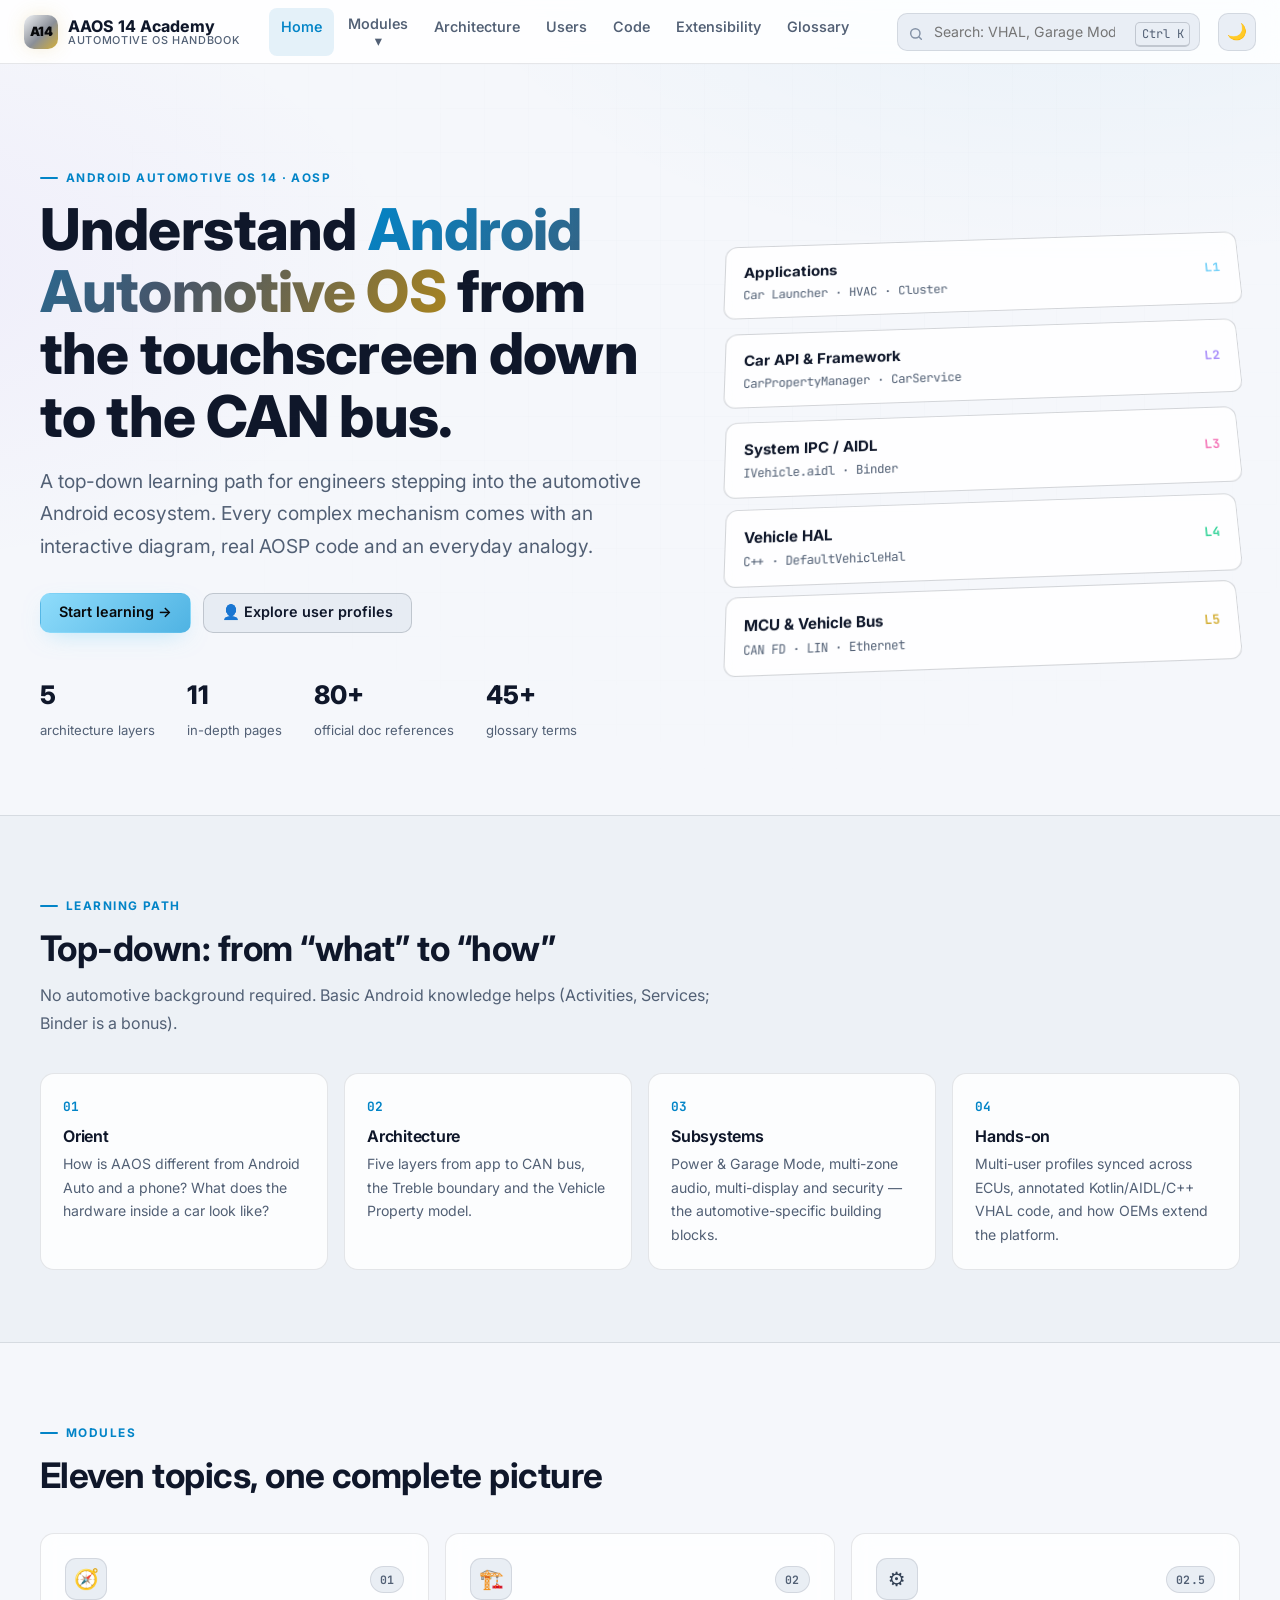
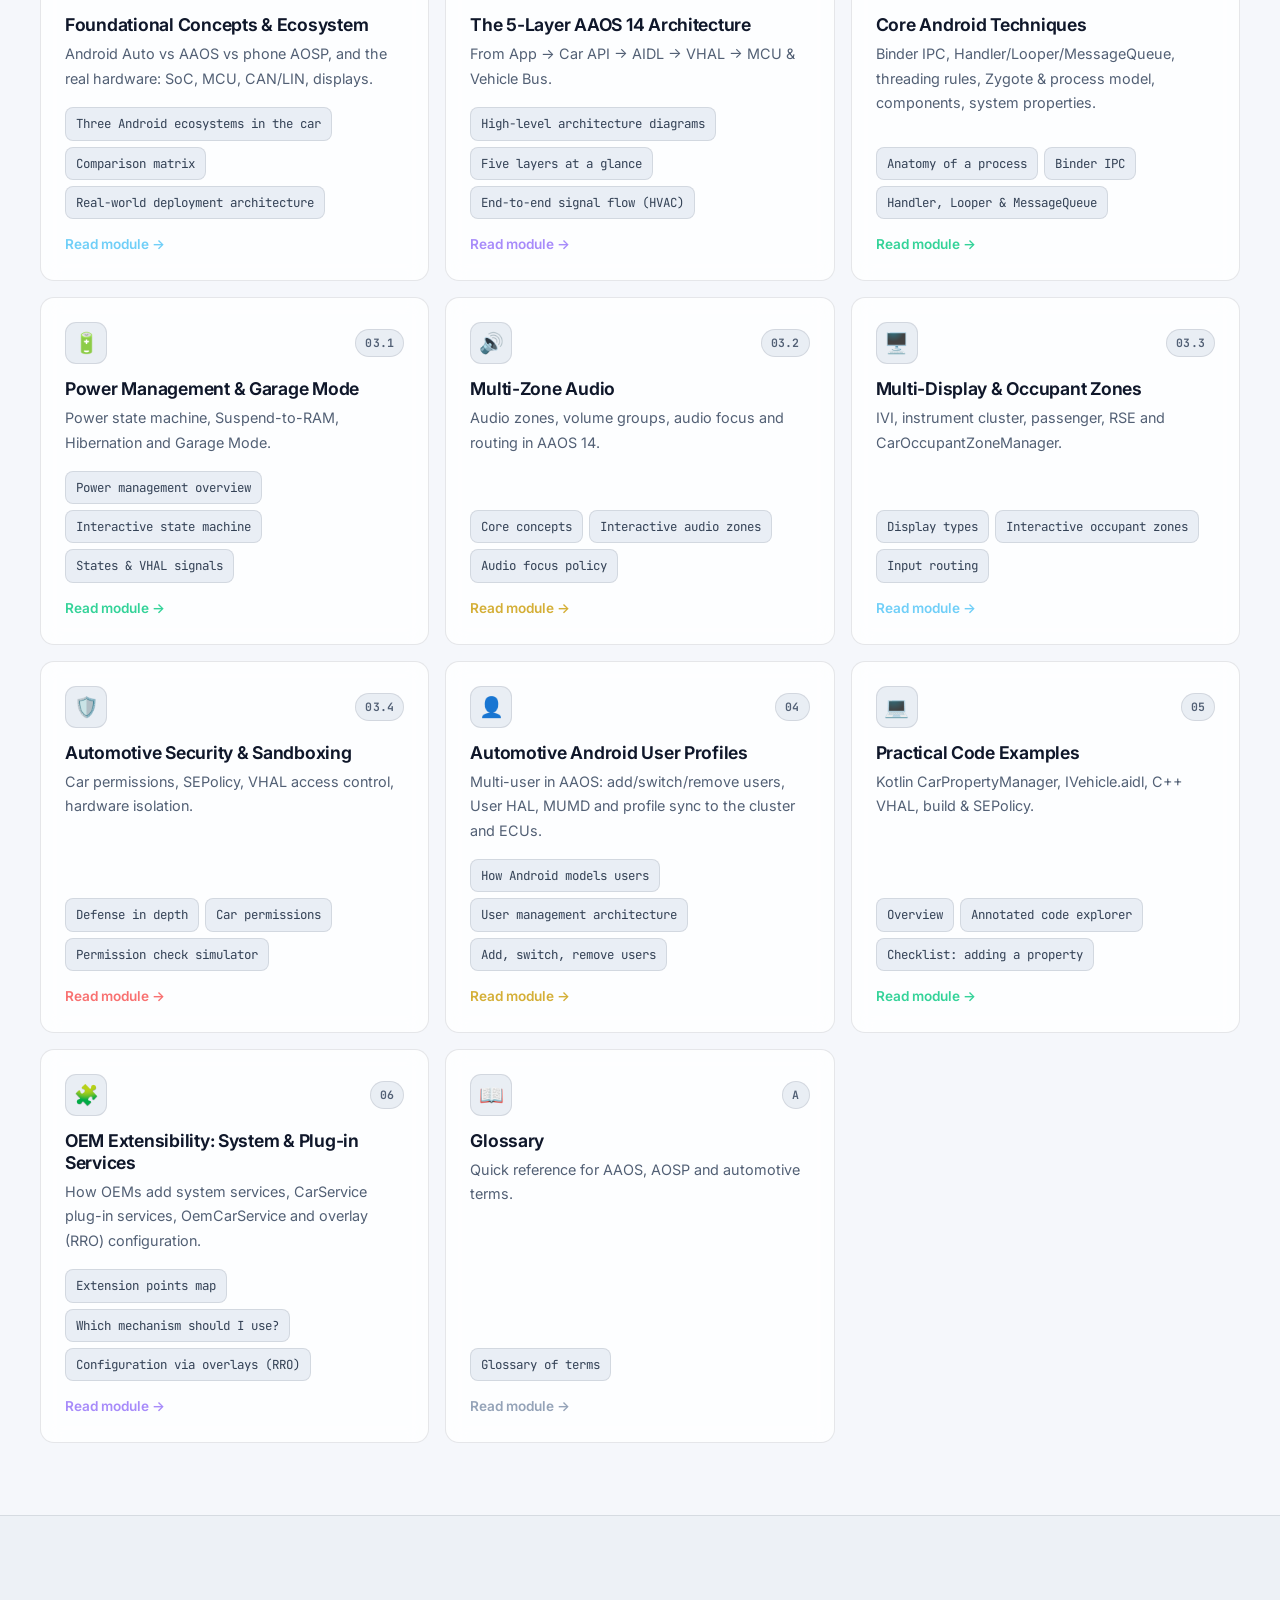
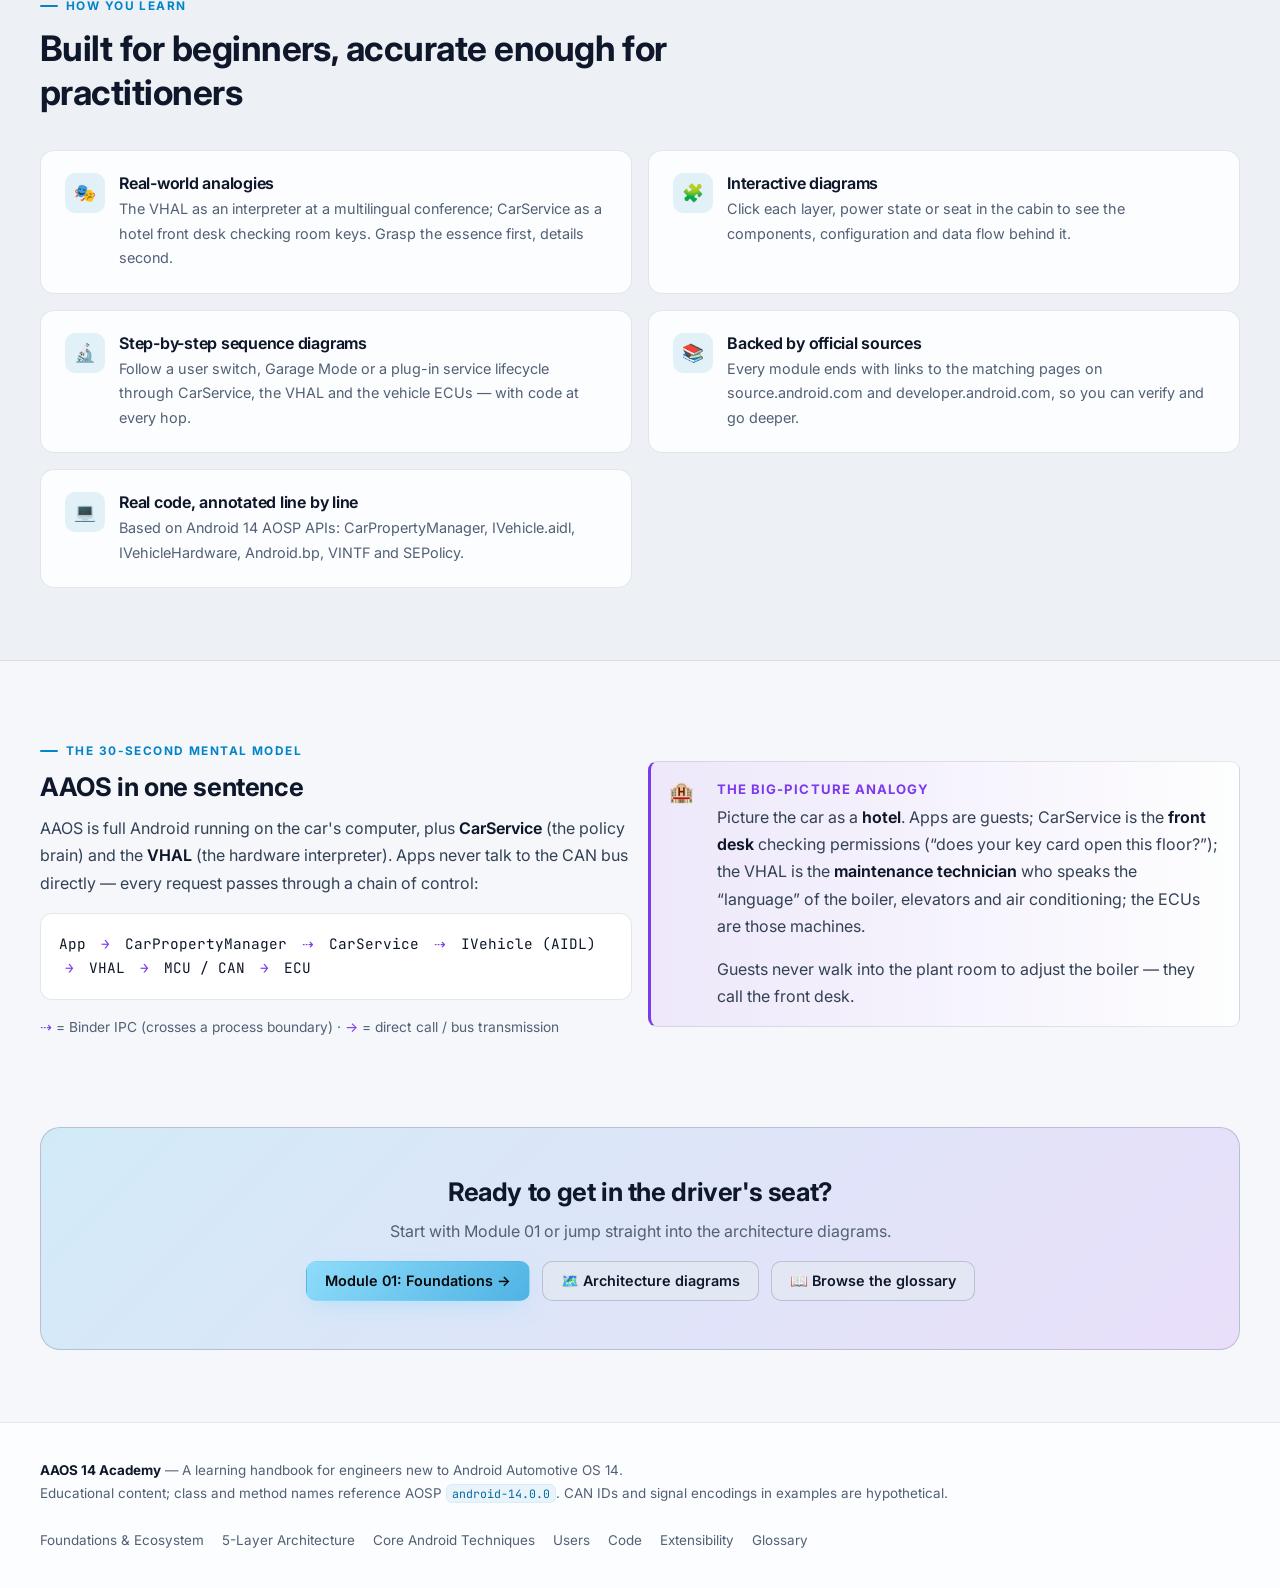
==== aaos14-academy/index.html @ e3d68c96 "Initial commit" ====
<!doctype html>
<html lang="en">
<head>
  <meta charset="utf-8">
  <meta name="viewport" content="width=device-width, initial-scale=1">
  <title>AAOS 14 Academy — Android Automotive OS, Top to Bottom</title>
  <meta name="description" content="Interactive documentation that explains Android Automotive OS 14 top-down for engineers new to automotive: 5-layer architecture, VHAL, CarService, power, audio, multi-display and security.">
  <link rel="preconnect" href="https://fonts.googleapis.com">
  <link rel="preconnect" href="https://fonts.gstatic.com" crossorigin>
  <link href="https://fonts.googleapis.com/css2?family=Inter:wght@400;500;600;700;800&family=JetBrains+Mono:wght@400;600;700&display=swap" rel="stylesheet">
  <meta name="color-scheme" content="dark light">
  <link rel="stylesheet" href="assets/css/main.css">
  <script>try{var t=localStorage.getItem("aaos-theme");if(t)document.documentElement.setAttribute("data-theme",t)}catch(e){}</script>
</head>
<body data-page="home" class="landing">
  <div id="site-header"></div>

  <main>
    <!-- ======================= HERO ======================= -->
    <section class="hero">
      <div class="hero-grid-bg"></div>
      <div class="hero-inner">
        <div>
          <div class="eyebrow">Android Automotive OS 14 · AOSP</div>
          <h1>Understand <span class="grad">Android Automotive OS</span> from the touchscreen down to the CAN bus.</h1>
          <p class="lead">A top-down learning path for engineers stepping into the automotive Android ecosystem. Every complex mechanism comes with an interactive diagram, real AOSP code and an everyday analogy.</p>
          <div class="hero-cta">
            <a class="btn primary" href="foundations.html">Start learning →</a>
            <a class="btn" href="users.html">👤 Explore user profiles</a>
          </div>
          <div class="hero-stats">
            <div><b>5</b><span>architecture layers</span></div>
            <div><b>11</b><span>in-depth pages</span></div>
            <div><b>80+</b><span>official doc references</span></div>
            <div><b>45+</b><span>glossary terms</span></div>
          </div>
        </div>
        <div class="hero-stack" aria-label="The five AAOS layers">
          <a class="hs-layer" style="color:#70cff8" href="architecture.html#explorer"><div><b>Applications</b><small>Car Launcher · HVAC · Cluster</small></div><span class="hs-n">L1</span></a>
          <a class="hs-layer" style="color:#a78bfa" href="architecture.html#explorer"><div><b>Car API & Framework</b><small>CarPropertyManager · CarService</small></div><span class="hs-n">L2</span></a>
          <a class="hs-layer" style="color:#f472b6" href="architecture.html#explorer"><div><b>System IPC / AIDL</b><small>IVehicle.aidl · Binder</small></div><span class="hs-n">L3</span></a>
          <a class="hs-layer" style="color:#34d399" href="architecture.html#explorer"><div><b>Vehicle HAL</b><small>C++ · DefaultVehicleHal</small></div><span class="hs-n">L4</span></a>
          <a class="hs-layer" style="color:#d4af37" href="architecture.html#explorer"><div><b>MCU & Vehicle Bus</b><small>CAN FD · LIN · Ethernet</small></div><span class="hs-n">L5</span></a>
        </div>
      </div>
    </section>

    <!-- ======================= LEARNING PATH ======================= -->
    <section class="l-section alt">
      <div class="l-inner">
        <div class="l-head">
          <div class="eyebrow">Learning path</div>
          <h2>Top-down: from “what” to “how”</h2>
          <p class="muted">No automotive background required. Basic Android knowledge helps (Activities, Services; Binder is a bonus).</p>
        </div>
        <div class="path-steps">
          <div class="path-step glass"><h4>Orient</h4><p>How is AAOS different from Android Auto and a phone? What does the hardware inside a car look like?</p></div>
          <div class="path-step glass"><h4>Architecture</h4><p>Five layers from app to CAN bus, the Treble boundary and the Vehicle Property model.</p></div>
          <div class="path-step glass"><h4>Subsystems</h4><p>Power & Garage Mode, multi-zone audio, multi-display and security — the automotive-specific building blocks.</p></div>
          <div class="path-step glass"><h4>Hands-on</h4><p>Multi-user profiles synced across ECUs, annotated Kotlin/AIDL/C++ VHAL code, and how OEMs extend the platform.</p></div>
        </div>
      </div>
    </section>

    <!-- ======================= MODULES ======================= -->
    <section class="l-section">
      <div class="l-inner">
        <div class="l-head">
          <div class="eyebrow">Modules</div>
          <h2>Eleven topics, one complete picture</h2>
        </div>
        <div class="grid grid-3" id="module-grid"></div>
      </div>
    </section>

    <!-- ======================= FEATURES ======================= -->
    <section class="l-section alt">
      <div class="l-inner">
        <div class="l-head">
          <div class="eyebrow">How you learn</div>
          <h2>Built for beginners, accurate enough for practitioners</h2>
        </div>
        <div class="grid grid-2">
          <div class="feature glass card"><div class="fi">🎭</div><div><h4>Real-world analogies</h4><p>The VHAL as an interpreter at a multilingual conference; CarService as a hotel front desk checking room keys. Grasp the essence first, details second.</p></div></div>
          <div class="feature glass card"><div class="fi">🧩</div><div><h4>Interactive diagrams</h4><p>Click each layer, power state or seat in the cabin to see the components, configuration and data flow behind it.</p></div></div>
          <div class="feature glass card"><div class="fi">🔬</div><div><h4>Step-by-step sequence diagrams</h4><p>Follow a user switch, Garage Mode or a plug-in service lifecycle through CarService, the VHAL and the vehicle ECUs — with code at every hop.</p></div></div>
          <div class="feature glass card"><div class="fi">📚</div><div><h4>Backed by official sources</h4><p>Every module ends with links to the matching pages on source.android.com and developer.android.com, so you can verify and go deeper.</p></div></div>
          <div class="feature glass card"><div class="fi">💻</div><div><h4>Real code, annotated line by line</h4><p>Based on Android 14 AOSP APIs: CarPropertyManager, IVehicle.aidl, IVehicleHardware, Android.bp, VINTF and SEPolicy.</p></div></div>
        </div>
      </div>
    </section>

    <!-- ======================= MENTAL MODEL ======================= -->
    <section class="l-section">
      <div class="l-inner">
        <div class="grid grid-2" style="align-items:center">
          <div>
            <div class="eyebrow">The 30-second mental model</div>
            <h2>AAOS in one sentence</h2>
            <p>AAOS is full Android running on the car's computer, plus <strong>CarService</strong> (the policy brain) and the <strong>VHAL</strong> (the hardware interpreter). Apps never talk to the CAN bus directly — every request passes through a chain of control:</p>
            <div class="formula" style="text-align:left;font-size:.9rem">
              App <span class="op">→</span> CarPropertyManager <span class="op">⇢</span> CarService <span class="op">⇢</span> IVehicle (AIDL) <span class="op">→</span> VHAL <span class="op">→</span> MCU / CAN <span class="op">→</span> ECU
            </div>
            <p class="muted small"><span class="c-purple">⇢</span> = Binder IPC (crosses a process boundary) · <span class="c-purple">→</span> = direct call / bus transmission</p>
          </div>
          <div class="callout analogy" style="margin:0">
            <div class="ci">🏨</div>
            <div><span class="ct">The big-picture analogy</span>
              <p>Picture the car as a <strong>hotel</strong>. Apps are guests; CarService is the <strong>front desk</strong> checking permissions (“does your key card open this floor?”); the VHAL is the <strong>maintenance technician</strong> who speaks the “language” of the boiler, elevators and air conditioning; the ECUs are those machines.</p>
              <p>Guests never walk into the plant room to adjust the boiler — they call the front desk.</p>
            </div>
          </div>
        </div>
      </div>
    </section>

    <section class="l-section" style="padding-top:0">
      <div class="l-inner">
        <div class="cta-band">
          <h2>Ready to get in the driver's seat?</h2>
          <p class="muted">Start with Module 01 or jump straight into the architecture diagrams.</p>
          <div class="hero-cta" style="justify-content:center">
            <a class="btn primary" href="foundations.html">Module 01: Foundations →</a>
            <a class="btn" href="architecture.html#diagrams">🗺️ Architecture diagrams</a>
            <a class="btn" href="glossary.html">📖 Browse the glossary</a>
          </div>
        </div>
      </div>
    </section>
  </main>

  <div id="site-footer"></div>

  <script src="assets/js/glossary-data.js"></script>
  <script src="assets/js/core.js"></script>
  <script>
    (function () {
      const { SITE, esc } = window.AAOS;
      document.getElementById("module-grid").innerHTML = SITE.map((p) => `
        <a class="module-card glass" href="${p.file}" style="--accent:${p.accent}">
          <div class="mc-top"><div class="mc-icon">${p.icon}</div><span class="badge gray mono">${p.num}</span></div>
          <h3>${esc(p.title)}</h3>
          <p>${esc(p.desc)}</p>
          <div class="mc-tags">${p.sections.slice(0, 3).map((s) => `<span class="chip">${esc(s[1])}</span>`).join("")}</div>
          <span class="mc-go">Read module →</span>
        </a>`).join("");
    })();
  </script>
</body>
</html>
---- aaos14-academy/assets/css/main.css ----
/* =========================================================================
   AAOS 14 Academy — Deep Obsidian & Titanium (dark) · Light theme below
   ========================================================================= */
:root {
  /* ---- Deep Obsidian & Titanium palette (spec names) ---- */
  --bg-main: #08090b;
  --bg-spotlight: radial-gradient(circle at 50% -10%, #1a1d26 0%, #08090b 70%);
  --surface-card: #12141a;
  --surface-card-hover: #181b24;
  --surface-nav: rgba(18, 20, 26, 0.85);
  --border-card: rgba(255, 255, 255, 0.08);
  --border-card-hover: rgba(255, 255, 255, 0.16);
  --border-active: #70cff8;
  --text-primary: #f1f3f5;
  --text-secondary: #8a8f98;
  --text-muted: #525866;
  --accent-cyan: #70cff8;
  --accent-gold: #d4af37;
  --accent-emerald: #34d399;
  --badge-bg: rgba(112, 207, 248, 0.1);
  --badge-text: #70cff8;
  --code-bg: #0d0e12;
  --code-border: rgba(255, 255, 255, 0.06);

  /* ---- Design tokens used by every component, mapped onto the palette ---- */
  --bg: var(--bg-main);
  --bg-2: #0d0e12;
  --bg-3: #12141a;
  --surface: var(--surface-card);
  --surface-solid: var(--surface-card);
  --surface-hi: var(--surface-card-hover);
  --border: var(--border-card);
  --border-hi: var(--border-card-hover);
  --text: var(--text-primary);
  --text-2: #b9bec6;              /* body prose: between primary and secondary for long-form readability */
  --muted: var(--text-secondary);
  --faint: var(--text-muted);
  --blue: var(--accent-cyan);
  --blue-dim: var(--badge-bg);
  --green: var(--accent-emerald);
  --green-dim: rgba(52, 211, 153, 0.1);
  --accent-amber: #fbbf24;        /* Amber Alert */
  --amber: var(--accent-amber);
  --amber-dim: rgba(251, 191, 36, 0.12);
  --gold: var(--accent-gold);
  --purple: #a78bfa;
  --purple-dim: rgba(167, 139, 250, 0.12);
  --red: #f87171;
  --red-dim: rgba(248, 113, 113, 0.12);
  --grad-mid: #e6e8ec;            /* titanium highlight used in gradient headlines */
  --font: "Inter", "Roboto", system-ui, -apple-system, "Segoe UI", sans-serif;
  --mono: "JetBrains Mono", "Fira Code", ui-monospace, Consolas, monospace;
  --radius: 14px;
  --radius-sm: 9px;
  --header-h: 64px;
  --sidebar-w: 290px;
  --shadow: 0 18px 50px -18px rgba(0, 0, 0, 0.85);
  color-scheme: dark;
}

* { box-sizing: border-box; }
html { scroll-behavior: smooth; scroll-padding-top: calc(var(--header-h) + 24px); }
body {
  margin: 0;
  background: var(--bg);
  background-image: var(--bg-spotlight);
  background-attachment: fixed;
  color: var(--text-2);
  font-family: var(--font);
  font-size: 16px;
  line-height: 1.7;
  -webkit-font-smoothing: antialiased;
}
a { color: var(--blue); text-decoration: none; }
a:hover { text-decoration: underline; }
img, svg { max-width: 100%; }
code, kbd, pre { font-family: var(--mono); }
:not(pre) > code {
  font-size: 0.86em;
  background: var(--code-inline-bg);
  color: var(--code-inline);
  padding: 0.12em 0.42em;
  border-radius: 6px;
  border: 1px solid rgba(112, 207, 248, 0.15);
  word-break: break-word;
}
kbd {
  font-size: 0.75em;
  padding: 0.1em 0.45em;
  border: 1px solid var(--border-hi);
  border-bottom-width: 2px;
  border-radius: 5px;
  color: var(--muted);
  background: var(--bg-3);
}
h1, h2, h3, h4 { color: var(--text); line-height: 1.25; letter-spacing: -0.015em; }
h1 { font-size: clamp(2rem, 4vw, 2.75rem); margin: 0 0 0.5rem; font-weight: 800; }
h2 { font-size: 1.6rem; margin: 0 0 0.75rem; font-weight: 700; }
h3 { font-size: 1.18rem; margin: 1.8rem 0 0.6rem; font-weight: 650; }
h4 { font-size: 1rem; margin: 1.2rem 0 0.4rem; font-weight: 650; }
p { margin: 0 0 1rem; }
ul, ol { padding-left: 1.3rem; margin: 0 0 1rem; }
li { margin: 0.25rem 0; }
strong { color: var(--text); font-weight: 650; }
hr { border: 0; border-top: 1px solid var(--border); margin: 2.5rem 0; }
::selection { background: rgba(112, 207, 248, 0.3); }
:focus-visible { outline: 2px solid var(--blue); outline-offset: 2px; border-radius: 4px; }
::-webkit-scrollbar { width: 10px; height: 10px; }
::-webkit-scrollbar-thumb { background: var(--scroll); border-radius: 10px; border: 2px solid var(--bg); }
::-webkit-scrollbar-track { background: transparent; }

/* ----------------------------------------------------------------- Header */
.site-header {
  position: sticky; top: 0; z-index: 50;
  height: var(--header-h);
  display: flex; align-items: center; gap: 18px;
  padding: 0 24px;
  background: var(--header-bg);
  backdrop-filter: blur(14px) saturate(140%);
  -webkit-backdrop-filter: blur(14px) saturate(140%);
  border-bottom: 1px solid var(--border);
}
.brand { display: flex; align-items: center; gap: 10px; color: var(--text); font-weight: 750; white-space: nowrap; }
.brand:hover { text-decoration: none; }
.brand-mark {
  width: 34px; height: 34px; border-radius: 10px;
  display: grid; place-items: center;
  background: linear-gradient(135deg, #f1f3f5, #8a8f98 55%, var(--accent-gold));
  color: #08090b; font-weight: 900; font-size: 0.8rem; letter-spacing: -0.03em;
  box-shadow: 0 0 22px -6px rgba(212, 175, 55, 0.45);
}
.brand small { display: block; font-size: 0.68rem; color: var(--muted); font-weight: 500; letter-spacing: 0.06em; text-transform: uppercase; line-height: 1; }
.brand span { line-height: 1.15; }
.main-nav { display: flex; gap: 2px; margin-left: 12px; }
.main-nav a, .nav-drop > button {
  color: var(--muted); font-size: 0.9rem; font-weight: 550;
  padding: 7px 12px; border-radius: 8px; background: none; border: 0; cursor: pointer; font-family: inherit;
}
.main-nav a:hover, .nav-drop > button:hover { color: var(--text); background: var(--surface-hi); text-decoration: none; }
.main-nav a.active, .nav-drop.active > button { color: var(--blue); background: var(--blue-dim); }
.nav-drop { position: relative; }
.nav-drop-menu {
  position: absolute; top: calc(100% + 8px); left: 0; z-index: 60;
  width: min(680px, calc(100vw - 48px));
  max-height: calc(100vh - var(--header-h) - 24px); overflow-y: auto; overscroll-behavior: contain;
  display: grid; grid-template-columns: repeat(2, minmax(0, 1fr)); gap: 2px 6px; align-content: start;
  background: var(--surface-solid); border: 1px solid var(--border-hi); border-radius: 12px;
  padding: 8px; box-shadow: var(--shadow);
  opacity: 0; visibility: hidden; transform: translateY(-4px); transition: 0.15s;
}
/* invisible bridge so the menu doesn't close while the pointer crosses the 8px gap */
.nav-drop::after { content: ""; position: absolute; left: 0; right: 0; top: 100%; height: 10px; }
.nav-drop:hover .nav-drop-menu, .nav-drop:focus-within .nav-drop-menu { opacity: 1; visibility: visible; transform: none; }
.nav-drop-menu a { display: flex; gap: 10px; padding: 8px 10px; border-radius: 8px; color: var(--text-2); min-width: 0; }
.nav-drop-menu a:hover { background: var(--surface-hi); text-decoration: none; }
.nav-drop-menu a > span:last-child { min-width: 0; }
.nav-drop-menu a b { color: var(--text); font-weight: 600; font-size: 0.88rem; display: block; }
.nav-drop-menu a i {
  font-style: normal; font-size: 0.76rem; line-height: 1.45; color: var(--muted);
  display: -webkit-box; -webkit-box-orient: vertical; -webkit-line-clamp: 2; line-clamp: 2; overflow: hidden;
}
@media (max-height: 640px), (max-width: 1240px) { .nav-drop-menu { grid-template-columns: 1fr; width: min(380px, calc(100vw - 48px)); } }
.nav-drop-menu .dm-num { font-family: var(--mono); font-size: 0.72rem; color: var(--blue); min-width: 26px; padding-top: 2px; }

.header-spacer { flex: 1; }
.global-search { position: relative; width: min(340px, 34vw); }
.global-search input {
  width: 100%; height: 38px; padding: 0 70px 0 36px;
  background: var(--bg-3); border: 1px solid var(--border); border-radius: 10px;
  color: var(--text); font: inherit; font-size: 0.88rem;
}
.global-search input:focus { outline: none; border-color: var(--blue); box-shadow: 0 0 0 3px var(--blue-dim); }
.global-search .s-icon { position: absolute; left: 11px; top: 10px; width: 16px; height: 16px; color: var(--faint); }
.global-search kbd { position: absolute; right: 10px; top: 9px; }
.search-results {
  position: absolute; top: calc(100% + 8px); right: 0; width: min(480px, 92vw); max-height: 70vh; overflow: auto;
  background: var(--surface-solid); border: 1px solid var(--border-hi); border-radius: 12px; box-shadow: var(--shadow);
  padding: 6px; display: none;
}
.search-results.open { display: block; }
.search-results a { display: block; padding: 9px 12px; border-radius: 8px; color: var(--text-2); }
.search-results a:hover, .search-results a.sel { background: var(--blue-dim); text-decoration: none; }
.search-results a b { color: var(--text); font-weight: 600; font-size: 0.9rem; }
.search-results a small { display: block; color: var(--muted); font-size: 0.78rem; }
.search-results .sr-page { font-size: 0.7rem; color: var(--blue); font-family: var(--mono); text-transform: uppercase; letter-spacing: 0.05em; }
.search-results .sr-empty { padding: 14px; color: var(--muted); font-size: 0.88rem; }
.search-results mark { background: rgba(251, 191, 36, 0.25); color: var(--amber); border-radius: 3px; padding: 0 2px; }
.menu-btn {
  display: none; width: 38px; height: 38px; border-radius: 10px; border: 1px solid var(--border);
  background: var(--bg-3); color: var(--text); cursor: pointer; font-size: 1.1rem;
}

/* ---------------------------------------------------------------- Layout */
.layout { display: grid; grid-template-columns: var(--sidebar-w) minmax(0, 1fr); min-height: calc(100vh - var(--header-h)); }
.sidebar {
  position: sticky; top: var(--header-h); height: calc(100vh - var(--header-h));
  overflow-y: auto; padding: 20px 16px 40px;
  border-right: 1px solid var(--border);
  background: var(--sidebar-bg);
}
.sb-progress { margin-bottom: 16px; }
.sb-progress-label { display: flex; justify-content: space-between; font-size: 0.72rem; color: var(--muted); text-transform: uppercase; letter-spacing: 0.08em; margin-bottom: 6px; }
.sb-progress-bar { height: 4px; border-radius: 4px; background: var(--bg-3); overflow: hidden; }
.sb-progress-bar > div { height: 100%; width: 0; background: linear-gradient(90deg, var(--blue), var(--purple)); transition: width 0.1s linear; }
.sb-filter { position: relative; margin-bottom: 16px; }
.sb-filter input {
  width: 100%; height: 36px; padding: 0 12px 0 32px; border-radius: 9px;
  background: var(--bg-3); border: 1px solid var(--border); color: var(--text); font: inherit; font-size: 0.85rem;
}
.sb-filter input:focus { outline: none; border-color: var(--blue); }
.sb-filter svg { position: absolute; left: 10px; top: 10px; width: 15px; height: 15px; color: var(--faint); }
.sb-filter-info { font-size: 0.75rem; color: var(--muted); margin-top: 6px; min-height: 1em; }
.sb-group { margin-bottom: 14px; }
.sb-group-title { font-size: 0.7rem; text-transform: uppercase; letter-spacing: 0.1em; color: var(--faint); font-weight: 700; padding: 0 10px; margin-bottom: 4px; }
.sb-page {
  display: flex; align-items: center; gap: 8px;
  padding: 7px 10px; border-radius: 8px; color: var(--text-2); font-size: 0.89rem; font-weight: 550;
}
.sb-page:hover { background: var(--surface-hi); text-decoration: none; color: var(--text); }
.sb-page.current { color: var(--text); background: var(--blue-dim); }
.sb-page .sb-num { font-family: var(--mono); font-size: 0.7rem; color: var(--blue); min-width: 24px; }
.sb-sections { list-style: none; margin: 4px 0 8px 22px; padding: 0 0 0 12px; border-left: 1px solid var(--border); }
.sb-sections li { margin: 0; }
.sb-sections a {
  display: block; position: relative; padding: 5px 10px; font-size: 0.83rem; color: var(--muted); border-radius: 6px;
}
.sb-sections a:hover { color: var(--text); text-decoration: none; background: var(--surface); }
.sb-sections a.active { color: var(--blue); font-weight: 600; }
.sb-sections a.active::before {
  content: ""; position: absolute; left: -13px; top: 6px; bottom: 6px; width: 2px; border-radius: 2px;
  background: var(--blue); box-shadow: 0 0 10px var(--blue);
}
.sb-hidden { display: none !important; }

.content { min-width: 0; padding: 0 0 80px; }
.content-inner { max-width: 1060px; margin: 0 auto; padding: 0 40px; }

/* Page hero */
.page-hero { padding: 48px 0 28px; border-bottom: 1px solid var(--border); margin-bottom: 8px; }
.crumbs { font-size: 0.8rem; color: var(--muted); margin-bottom: 14px; display: flex; gap: 8px; flex-wrap: wrap; }
.crumbs a { color: var(--muted); }
.crumbs span { color: var(--faint); }
.eyebrow {
  display: inline-flex; align-items: center; gap: 8px;
  font-size: 0.74rem; text-transform: uppercase; letter-spacing: 0.12em; font-weight: 700; color: var(--blue);
  margin-bottom: 10px;
}
.eyebrow::before { content: ""; width: 18px; height: 2px; background: currentColor; border-radius: 2px; }
.lead { font-size: 1.12rem; color: var(--muted); max-width: 760px; }
.page-meta { display: flex; gap: 18px; flex-wrap: wrap; margin-top: 18px; font-size: 0.82rem; color: var(--muted); }
.page-meta span { display: inline-flex; gap: 6px; align-items: center; }

/* Sections with sticky header */
.doc-section { padding-top: 40px; }
.sec-head {
  position: sticky; top: var(--header-h); z-index: 5;
  margin: 0 -40px 18px; padding: 14px 40px 12px;
  background: linear-gradient(180deg, var(--sechead) 70%, transparent);
  backdrop-filter: blur(6px);
}
.sec-head h2 { margin: 0; display: flex; align-items: baseline; gap: 12px; }
.sec-head .sec-num { font-family: var(--mono); font-size: 0.85rem; color: var(--blue); font-weight: 600; }
.sec-head .anchor { opacity: 0; color: var(--faint); font-size: 1rem; }
.sec-head:hover .anchor { opacity: 1; }

/* ------------------------------------------------------------ Components */
.glass {
  background: var(--surface);
  border: 1px solid var(--border);
  border-radius: var(--radius);
  backdrop-filter: blur(10px);
  -webkit-backdrop-filter: blur(10px);
}
.card { padding: 22px 24px; }
.card h3:first-child, .card h4:first-child { margin-top: 0; }
.card > :last-child { margin-bottom: 0; }
.grid { display: grid; gap: 16px; }
.grid-2 { grid-template-columns: repeat(2, minmax(0, 1fr)); }
.grid-3 { grid-template-columns: repeat(3, minmax(0, 1fr)); }
.grid-4 { grid-template-columns: repeat(4, minmax(0, 1fr)); }
.mt { margin-top: 20px; }
.mb { margin-bottom: 20px; }
.muted { color: var(--muted); }
.small { font-size: 0.86rem; }
.mono { font-family: var(--mono); }
.c-blue { color: var(--blue); } .c-green { color: var(--green); } .c-amber { color: var(--amber); } .c-purple { color: var(--purple); } .c-red { color: var(--red); }

.badge {
  display: inline-flex; align-items: center; gap: 5px;
  font-size: 0.72rem; font-weight: 650; letter-spacing: 0.02em;
  padding: 3px 9px; border-radius: 999px; white-space: nowrap;
  background: var(--blue-dim); color: var(--blue); border: 1px solid rgba(112, 207, 248, 0.25);
}
.badge.green { background: var(--green-dim); color: var(--green); border-color: rgba(52, 211, 153, 0.25); }
.badge.amber { background: var(--amber-dim); color: var(--amber); border-color: rgba(251, 191, 36, 0.25); }
.badge.purple { background: var(--purple-dim); color: var(--purple-text); border-color: rgba(168, 85, 247, 0.3); }
.badge.red { background: var(--red-dim); color: var(--red); border-color: rgba(248, 113, 113, 0.3); }
.badge.gray { background: var(--surface-hi); color: var(--muted); border-color: var(--border); }

.btn {
  display: inline-flex; align-items: center; justify-content: center; gap: 8px;
  height: 40px; padding: 0 18px; border-radius: 10px; cursor: pointer;
  font: inherit; font-size: 0.9rem; font-weight: 600;
  border: 1px solid var(--border-hi); background: var(--surface-hi); color: var(--text);
  transition: 0.15s;
}
.btn:hover { border-color: var(--blue); text-decoration: none; }
.btn:disabled { opacity: 0.4; cursor: not-allowed; }
.btn.primary { background: linear-gradient(135deg, #8fdcfb, #4fb3e3); border-color: transparent; color: #08090b; box-shadow: 0 8px 24px -10px rgba(112, 207, 248, 0.55); }
.btn.primary:hover { filter: brightness(1.1); }
.btn.sm { height: 32px; padding: 0 12px; font-size: 0.82rem; border-radius: 8px; }
.btn.ghost { background: transparent; }

/* Callouts */
.callout {
  display: grid; grid-template-columns: 36px 1fr; gap: 12px;
  padding: 16px 18px; border-radius: var(--radius-sm); margin: 18px 0;
  border: 1px solid var(--border); border-left-width: 3px; background: var(--surface);
}
.callout > .ci { font-size: 1.25rem; line-height: 1.4; }
.callout > div > :last-child { margin-bottom: 0; }
.callout .ct { font-weight: 700; color: var(--text); font-size: 0.82rem; text-transform: uppercase; letter-spacing: 0.08em; display: block; margin-bottom: 4px; }
.callout.analogy { border-left-color: var(--purple); background: linear-gradient(90deg, rgba(168, 85, 247, 0.09), var(--surface)); }
.callout.analogy .ct { color: var(--purple-text); }
.callout.note { border-left-color: var(--blue); }
.callout.note .ct { color: var(--blue); }
.callout.warn { border-left-color: var(--amber); background: linear-gradient(90deg, rgba(251, 191, 36, 0.07), var(--surface)); }
.callout.warn .ct { color: var(--amber); }
.callout.tip { border-left-color: var(--green); }
.callout.tip .ct { color: var(--green); }

/* Tables */
.table-wrap { overflow-x: auto; border-radius: var(--radius); border: 1px solid var(--border); margin: 18px 0; background: var(--surface); }
table.t { width: 100%; border-collapse: collapse; font-size: 0.88rem; }
table.t th, table.t td { padding: 11px 14px; text-align: left; vertical-align: top; border-bottom: 1px solid var(--border); }
table.t thead th { background: var(--thead-bg); color: var(--text); font-weight: 650; font-size: 0.8rem; text-transform: uppercase; letter-spacing: 0.05em; white-space: nowrap; }
table.t tbody tr:last-child td { border-bottom: 0; }
table.t tbody tr:hover td { background: rgba(112, 207, 248, 0.04); }
table.t td:first-child { color: var(--text); font-weight: 550; }

/* Tabs */
.tabs { margin: 18px 0; }
.tab-list {
  display: flex; gap: 4px; flex-wrap: wrap; padding: 5px;
  background: var(--bg-3); border: 1px solid var(--border); border-radius: 12px; width: fit-content; max-width: 100%;
}
.tab-list button {
  font: inherit; font-size: 0.86rem; font-weight: 600; color: var(--muted);
  background: none; border: 0; padding: 8px 14px; border-radius: 8px; cursor: pointer; white-space: nowrap;
}
.tab-list button:hover { color: var(--text); }
.tab-list button[aria-selected="true"] { background: var(--surface-hi); color: var(--blue); box-shadow: inset 0 0 0 1px var(--border-hi); }
.tab-panel { display: none; margin-top: 16px; animation: fade 0.25s ease; }
.tab-panel.active { display: block; }
@keyframes fade { from { opacity: 0; transform: translateY(4px); } to { opacity: 1; transform: none; } }

/* Prev/next pager */
.pager { display: grid; grid-template-columns: 1fr 1fr; gap: 16px; margin-top: 64px; }
.pager a { padding: 18px 20px; border-radius: var(--radius); border: 1px solid var(--border); background: var(--surface); color: var(--text-2); transition: 0.15s; }
.pager a:hover { border-color: var(--blue); text-decoration: none; transform: translateY(-2px); }
.pager small { display: block; font-size: 0.74rem; color: var(--muted); text-transform: uppercase; letter-spacing: 0.08em; }
.pager b { color: var(--text); font-size: 1rem; }
.pager .next { text-align: right; grid-column: 2; }

/* Footer */
.site-footer { border-top: 1px solid var(--border); padding: 36px 24px; color: var(--muted); font-size: 0.84rem; background: var(--footer-bg); }
.footer-inner { max-width: 1200px; margin: 0 auto; display: flex; justify-content: space-between; gap: 24px; flex-wrap: wrap; }
.footer-inner a { color: var(--muted); }
.footer-links { display: flex; gap: 18px; flex-wrap: wrap; }

/* -------------------------------------------------------------- Landing */
.landing .hero { position: relative; padding: 96px 24px 72px; overflow: hidden; }
.hero-inner { max-width: 1200px; margin: 0 auto; display: grid; grid-template-columns: 1.1fr 0.9fr; gap: 56px; align-items: center; }
.hero h1 { font-size: clamp(2.3rem, 5vw, 3.6rem); line-height: 1.08; }
.hero h1 .grad { background: linear-gradient(120deg, var(--blue), var(--grad-mid) 55%, var(--gold)); -webkit-background-clip: text; background-clip: text; color: transparent; }
.hero .lead { font-size: 1.2rem; margin: 18px 0 30px; }
.hero-cta { display: flex; gap: 12px; flex-wrap: wrap; }
.hero-stats { display: flex; gap: 32px; margin-top: 40px; flex-wrap: wrap; }
.hero-stats div b { display: block; font-size: 1.6rem; color: var(--text); font-weight: 800; }
.hero-stats div span { font-size: 0.82rem; color: var(--muted); }
.hero-grid-bg {
  position: absolute; inset: 0; pointer-events: none; opacity: 0.4;
  background-image: linear-gradient(rgba(148, 163, 184, 0.06) 1px, transparent 1px), linear-gradient(90deg, rgba(148, 163, 184, 0.06) 1px, transparent 1px);
  background-size: 44px 44px;
  mask-image: radial-gradient(ellipse at 60% 30%, #000 20%, transparent 70%);
  -webkit-mask-image: radial-gradient(ellipse at 60% 30%, #000 20%, transparent 70%);
}
.hero-stack { display: flex; flex-direction: column; gap: 10px; perspective: 900px; }
.hs-layer {
  display: flex; align-items: center; justify-content: space-between; gap: 12px;
  padding: 14px 18px; border-radius: 12px; border: 1px solid var(--border-hi);
  background: var(--surface); backdrop-filter: blur(10px);
  transform: rotateX(14deg) rotateZ(-2deg); transition: 0.25s; cursor: default;
}
.hs-layer:hover { transform: rotateX(0) translateX(8px); border-color: currentColor; }
.hs-layer b { color: var(--text); font-size: 0.95rem; }
.hs-layer small { display: block; color: var(--muted); font-size: 0.78rem; font-family: var(--mono); }
.hs-layer .hs-n { font-family: var(--mono); font-weight: 700; font-size: 0.8rem; }
.l-section { padding: 72px 24px; }
.l-section.alt { background: var(--alt-bg); border-top: 1px solid var(--border); border-bottom: 1px solid var(--border); }
.l-inner { max-width: 1200px; margin: 0 auto; }
.l-head { max-width: 720px; margin-bottom: 36px; }
.l-head h2 { font-size: clamp(1.7rem, 3vw, 2.2rem); }
.module-card { display: flex; flex-direction: column; padding: 24px; color: var(--text-2); transition: 0.2s; position: relative; overflow: hidden; }
.module-card:hover { text-decoration: none; transform: translateY(-4px); border-color: var(--accent, var(--blue)); box-shadow: 0 18px 40px -20px var(--accent, var(--blue)); }
.module-card .mc-top { display: flex; justify-content: space-between; align-items: center; margin-bottom: 14px; }
.module-card .mc-icon { width: 42px; height: 42px; border-radius: 11px; display: grid; place-items: center; font-size: 1.25rem; background: var(--surface-hi); border: 1px solid var(--border); }
.module-card h3 { margin: 0 0 6px; font-size: 1.1rem; }
.module-card p { font-size: 0.9rem; color: var(--muted); flex: 1; }
.module-card .mc-go { font-size: 0.85rem; color: var(--accent, var(--blue)); font-weight: 600; }
.module-card .mc-tags { display: flex; gap: 6px; flex-wrap: wrap; margin-bottom: 14px; }
.path-steps { counter-reset: s; display: grid; grid-template-columns: repeat(4, 1fr); gap: 16px; }
.path-step { padding: 22px; position: relative; }
.path-step::before { counter-increment: s; content: "0" counter(s); font-family: var(--mono); font-size: 0.8rem; color: var(--blue); font-weight: 700; display: block; margin-bottom: 8px; }
.path-step h4 { margin: 0 0 6px; }
.path-step p { font-size: 0.88rem; color: var(--muted); margin: 0; }
.feature { display: flex; gap: 14px; }
.feature .fi { flex: 0 0 40px; height: 40px; border-radius: 10px; display: grid; place-items: center; background: var(--blue-dim); color: var(--blue); font-size: 1.1rem; }
.feature h4 { margin: 0 0 4px; }
.feature p { font-size: 0.9rem; color: var(--muted); margin: 0; }
.cta-band { text-align: center; padding: 48px 24px; border-radius: 20px; background: linear-gradient(135deg, rgba(14, 165, 233, 0.15), rgba(168, 85, 247, 0.15)); border: 1px solid var(--border-hi); }
.cta-band h2 { margin-bottom: 10px; }

/* ----------------------------------------------------- Module: Matrix */
.matrix-cols { display: flex; gap: 8px; flex-wrap: wrap; margin-bottom: 4px; }
table.matrix td, table.matrix th { transition: background 0.2s, opacity 0.2s; }
table.matrix.focus-1 td:not(:nth-child(2)):not(:first-child), table.matrix.focus-1 th:not(:nth-child(2)):not(:first-child),
table.matrix.focus-2 td:not(:nth-child(3)):not(:first-child), table.matrix.focus-2 th:not(:nth-child(3)):not(:first-child),
table.matrix.focus-3 td:not(:nth-child(4)):not(:first-child), table.matrix.focus-3 th:not(:nth-child(4)):not(:first-child) { opacity: 0.3; }
table.matrix th.col-aa { color: var(--amber); } table.matrix th.col-aaos { color: var(--blue); } table.matrix th.col-aosp { color: var(--green); }
.yes { color: var(--green); font-weight: 600; } .no { color: var(--red); font-weight: 600; } .part { color: var(--amber); font-weight: 600; }

/* Mode diagram cards */
.mode-card { padding: 20px; border-top: 3px solid var(--accent); }
.mode-card h4 { margin: 0 0 8px; color: var(--accent); }
.mode-flow { display: flex; flex-direction: column; gap: 6px; margin: 12px 0; }
.mode-flow div { padding: 8px 12px; border-radius: 8px; font-size: 0.82rem; background: var(--bg-3); border: 1px solid var(--border); font-family: var(--mono); color: var(--text-2); text-align: center; }
.mode-flow .arrow { background: none; border: 0; padding: 0; color: var(--faint); font-size: 0.9rem; }

/* Deployment architecture */
.deploy { display: grid; grid-template-columns: minmax(0, 1.6fr) minmax(0, 1fr); gap: 18px; align-items: start; }
.deploy-diagram { padding: 20px; display: flex; flex-direction: column; gap: 10px; }
.dp-row { display: flex; gap: 8px; flex-wrap: wrap; }
.dp-row-label { font-size: 0.7rem; text-transform: uppercase; letter-spacing: 0.1em; color: var(--faint); font-weight: 700; }
.dp-item {
  flex: 1 1 110px; padding: 10px 12px; border-radius: 10px; cursor: pointer; text-align: left;
  background: var(--bg-3); border: 1px solid var(--border); color: var(--text-2); font: inherit; font-size: 0.82rem; transition: 0.15s;
}
.dp-item b { display: block; color: var(--text); font-size: 0.86rem; }
.dp-item small { color: var(--muted); font-size: 0.74rem; font-family: var(--mono); }
.dp-item:hover { border-color: var(--blue); }
.dp-item.sel { border-color: var(--blue); background: var(--blue-dim); box-shadow: 0 0 0 3px rgba(112, 207, 248, 0.1); }
.dp-item.soc { border-color: rgba(112, 207, 248, 0.35); }
.dp-item.mcu { border-color: rgba(168, 85, 247, 0.4); }
.dp-item.bus { border-color: rgba(251, 191, 36, 0.4); }
.dp-item.ecu { border-color: rgba(52, 211, 153, 0.35); }
.dp-link { text-align: center; font-size: 0.74rem; font-family: var(--mono); color: var(--faint); position: relative; padding: 2px 0; }
.dp-link::before { content: "▲▼"; color: var(--blue); margin-right: 6px; letter-spacing: -2px; }
.dp-soc { padding: 12px; border-radius: 12px; border: 1px dashed rgba(112, 207, 248, 0.35); }
.dp-soc-title { font-size: 0.78rem; color: var(--blue); font-weight: 650; margin-bottom: 8px; }
.info-panel { padding: 22px; position: sticky; top: calc(var(--header-h) + 80px); }
.info-panel h4 { margin-top: 0; color: var(--text); }
.info-panel .ip-kicker { font-size: 0.72rem; text-transform: uppercase; letter-spacing: 0.1em; color: var(--blue); font-weight: 700; }

/* ------------------------------------------------- Module: Layer stack */
.layers { display: grid; grid-template-columns: minmax(0, 0.9fr) minmax(0, 1.4fr); gap: 20px; align-items: start; }
.layer-stack { display: flex; flex-direction: column; gap: 8px; position: sticky; top: calc(var(--header-h) + 80px); }
.layer-btn {
  text-align: left; font: inherit; cursor: pointer; padding: 14px 16px; border-radius: 12px;
  background: var(--surface); border: 1px solid var(--border); color: var(--text-2);
  display: grid; grid-template-columns: 34px 1fr; gap: 10px; align-items: center; transition: 0.18s;
  border-left: 4px solid var(--lc);
}
.layer-btn:hover { transform: translateX(4px); }
.layer-btn.sel { background: linear-gradient(90deg, color-mix(in srgb, var(--lc) 16%, transparent), var(--surface)); border-color: var(--lc); box-shadow: 0 10px 30px -18px var(--lc); }
.layer-btn .ln { font-family: var(--mono); font-weight: 800; color: var(--lc); font-size: 1.1rem; }
.layer-btn b { display: block; color: var(--text); font-size: 0.95rem; }
.layer-btn small { color: var(--muted); font-size: 0.76rem; font-family: var(--mono); }
.layer-connector { text-align: center; color: var(--faint); font-size: 0.7rem; font-family: var(--mono); margin: -4px 0; }
.layer-detail { padding: 24px; min-height: 420px; }
.layer-detail h3 { margin-top: 0; }
.chip-list { display: flex; flex-wrap: wrap; gap: 8px; margin: 10px 0 16px; }
.chip { font-family: var(--mono); font-size: 0.78rem; padding: 5px 10px; border-radius: 8px; background: var(--bg-3); border: 1px solid var(--border); color: var(--text-2); }
.kv { display: grid; grid-template-columns: 140px 1fr; gap: 8px 16px; font-size: 0.88rem; margin: 12px 0; }
.kv dt { color: var(--muted); }
.kv dd { margin: 0; color: var(--text-2); }

/* -------------------------------------------- State machine (power) */
.sm-wrap { display: grid; grid-template-columns: minmax(0, 1fr); gap: 18px; align-items: start; }
.sm-wrap .info-panel { position: static; }
.sm-svg { padding: 12px; }
.sm-svg svg { display: block; width: 100%; height: auto; }
.sm-node { cursor: pointer; }
.sm-node rect { fill: var(--panel); stroke: var(--border-hi); stroke-width: 1.5; transition: 0.2s; }
.sm-node text { fill: var(--text); font-family: var(--mono); font-size: 13px; font-weight: 700; pointer-events: none; }
.sm-node text.sub { fill: var(--muted); font-size: 10px; font-weight: 500; font-family: var(--font); }
.sm-node:hover rect { stroke: var(--blue); }
.sm-node.sel rect { stroke: var(--nc, var(--blue)); stroke-width: 2.5; fill: var(--panel-hi); filter: drop-shadow(0 0 10px var(--nc, var(--blue))); }
.sm-edge { fill: none; stroke: var(--line-2); stroke-width: 1.6; }
.sm-edge.hl { stroke: var(--blue); stroke-width: 2.4; }
.sm-elabel { fill: var(--muted); font-size: 10.5px; font-family: var(--mono); }
.sm-elabel.hl { fill: var(--blue); }

/* ------------------------------------------------ Sequence diagram */
.seq { padding: 0; overflow: hidden; }
.seq-toolbar { display: flex; align-items: center; gap: 8px; flex-wrap: wrap; padding: 14px 16px; border-bottom: 1px solid var(--border); background: var(--thead-bg); }
.seq-toolbar .seq-count { margin-left: auto; font-family: var(--mono); font-size: 0.82rem; color: var(--muted); }
.seq-speed { display: flex; align-items: center; gap: 6px; font-size: 0.78rem; color: var(--muted); }
.seq-speed select { background: var(--bg-3); color: var(--text); border: 1px solid var(--border); border-radius: 6px; padding: 4px 6px; font: inherit; font-size: 0.78rem; }
.seq-progress { height: 3px; background: var(--bg-3); }
.seq-progress > div { height: 100%; width: 0; background: linear-gradient(90deg, var(--blue), var(--green)); transition: width 0.3s; }
.seq-canvas { overflow-x: auto; padding: 8px 6px 14px; }
.seq-canvas svg { display: block; min-width: 760px; width: 100%; height: auto; }
.seq-lane-box { fill: var(--panel); stroke: var(--border-hi); stroke-width: 1.2; }
.seq-lane-box.on { stroke: var(--blue); fill: var(--panel-hi); }
.seq-lane-title { fill: var(--text); font-size: 12px; font-weight: 700; font-family: var(--font); }
.seq-lane-sub { fill: var(--muted); font-size: 9.5px; font-family: var(--mono); }
.seq-lifeline { stroke: var(--line); stroke-width: 1.2; stroke-dasharray: 4 5; }
.seq-msg { transition: opacity 0.35s; opacity: var(--seq-future); cursor: pointer; }
.seq-msg.done { opacity: var(--seq-done); }
.seq-msg.cur { opacity: 1; }
.seq-msg.cur .seq-line { stroke-width: 2.6; filter: drop-shadow(0 0 6px currentColor); }
.seq-msg .seq-line { fill: none; stroke: currentColor; stroke-width: 1.7; }
.seq-msg.ret .seq-line { stroke-dasharray: 6 4; }
.seq-msg .seq-label { fill: currentColor; font-size: 10.5px; font-family: var(--mono); paint-order: stroke; stroke: var(--bg); stroke-width: 4px; stroke-linejoin: round; }
.seq-msg .seq-idx { fill: currentColor; font-size: 10px; font-weight: 700; font-family: var(--mono); }
.seq-msg .seq-idx-bg { fill: var(--bg); stroke: currentColor; stroke-width: 1.3; }
.k-call { color: var(--blue); } .k-ipc { color: var(--purple-text); } .k-hw { color: var(--amber); } .k-ret { color: var(--green); } .k-self { color: var(--text-2); }
.seq-detail { display: grid; grid-template-columns: minmax(0, 1.3fr) minmax(0, 1fr); gap: 0; border-top: 1px solid var(--border); }
.seq-detail > div { padding: 20px 22px; }
.seq-detail > div + div { border-left: 1px solid var(--border); }
.seq-detail h4 { margin: 0 0 8px; font-size: 1.05rem; }
.seq-tags { display: flex; gap: 6px; flex-wrap: wrap; margin-bottom: 12px; }
.seq-legend { display: flex; gap: 14px; flex-wrap: wrap; font-size: 0.78rem; color: var(--muted); padding: 10px 16px; border-top: 1px solid var(--border); }
.seq-legend span::before { content: ""; display: inline-block; width: 18px; height: 2px; background: currentColor; vertical-align: middle; margin-right: 6px; }

/* Trace page HVAC mock */
.trace-top { display: grid; grid-template-columns: minmax(0, 1fr) minmax(0, 1fr) minmax(0, 1fr); gap: 16px; margin: 18px 0; }
.hvac-screen { padding: 18px; text-align: center; background: radial-gradient(circle at 50% 0%, rgba(112, 207, 248, 0.12), transparent 70%), var(--surface); }
.hvac-label { font-size: 0.72rem; text-transform: uppercase; letter-spacing: 0.1em; color: var(--muted); }
.hvac-temp { font-size: 3rem; font-weight: 800; color: var(--text); font-variant-numeric: tabular-nums; line-height: 1.1; margin: 6px 0; transition: color 0.3s; }
.hvac-temp.pending { color: var(--amber); }
.hvac-temp.ok { color: var(--green); }
.hvac-ctrl { display: flex; justify-content: center; gap: 10px; margin: 10px 0 6px; }
.hvac-ctrl button { width: 44px; height: 44px; border-radius: 50%; border: 1px solid var(--border-hi); background: var(--bg-3); color: var(--text); font-size: 1.1rem; cursor: pointer; }
.hvac-ctrl button:hover { border-color: var(--blue); }
.hvac-status { font-size: 0.8rem; color: var(--muted); min-height: 1.4em; }
.ecu-gauge { height: 10px; background: var(--bg-3); border-radius: 10px; overflow: hidden; margin: 12px 0 6px; }
.ecu-gauge > div { height: 100%; width: 50%; background: linear-gradient(90deg, var(--blue), var(--amber)); transition: width 1.2s ease; }
.layer-meter { display: flex; flex-direction: column; gap: 5px; }
.layer-meter div { font-size: 0.78rem; padding: 6px 10px; border-radius: 7px; background: var(--bg-3); border: 1px solid var(--border); color: var(--muted); transition: 0.25s; display: flex; justify-content: space-between; }
.layer-meter div.on { color: var(--text); border-color: var(--blue); background: var(--blue-dim); }
.seq-log { font-family: var(--mono); font-size: 0.76rem; background: #070a12; border: 1px solid var(--border); border-radius: 10px; padding: 12px; height: 210px; overflow: auto; color: var(--muted); }
.seq-log div { white-space: pre-wrap; margin: 2px 0; }
.seq-log .t { color: var(--faint); }
.seq-log .p { color: var(--blue); }

/* ------------------------------------------------ Code viewer */
.code-block { position: relative; border-radius: var(--radius); overflow: hidden; border: 1px solid var(--code-border); background: var(--code-bg); margin: 16px 0; }
.code-head { display: flex; align-items: center; gap: 10px; padding: 10px 14px; background: #14161c; border-bottom: 1px solid var(--border); font-size: 0.8rem; color: var(--muted); }
.code-head .dots { display: flex; gap: 6px; }
.code-head .dots i { width: 10px; height: 10px; border-radius: 50%; background: #334155; display: block; }
.code-head .dots i:nth-child(1) { background: #f87171; } .code-head .dots i:nth-child(2) { background: #fbbf24; } .code-head .dots i:nth-child(3) { background: #34d399; }
.code-head .fname { font-family: var(--mono); color: var(--text-2); }
.code-head .lang { margin-left: auto; }
.copy-btn { font: inherit; font-size: 0.75rem; padding: 4px 10px; border-radius: 6px; border: 1px solid var(--border-hi); background: var(--bg-3); color: var(--text-2); cursor: pointer; }
.copy-btn:hover { border-color: var(--blue); color: var(--blue); }
pre.code { margin: 0; padding: 14px 0; overflow-x: auto; font-size: 0.82rem; line-height: 1.65; color: #e2e8f0; tab-size: 4; }
pre.code .cl { display: flex; padding: 0 16px 0 0; min-width: max-content; }
pre.code .cl .lno { width: 46px; flex: 0 0 46px; text-align: right; padding-right: 14px; color: #3b4a63; user-select: none; }
pre.code .cl .lc { white-space: pre; flex: 1; }
pre.code .cl.ann { background: rgba(112, 207, 248, 0.05); cursor: pointer; }
pre.code .cl.ann .lno { color: var(--blue); }
pre.code .cl.hl { background: rgba(112, 207, 248, 0.16); box-shadow: inset 3px 0 0 var(--blue); }
pre.code .abadge { margin-left: 14px; font-size: 0.68rem; font-weight: 700; min-width: 20px; height: 18px; border-radius: 9px; padding: 0 6px; background: var(--blue); color: #0b0f19; align-self: center; display: inline-grid; place-items: center; }
.t-kw { color: #c084fc; } .t-ty { color: #7dd3fc; } .t-fn { color: #fcd34d; } .t-str { color: #86efac; } .t-num { color: #fb923c; }
.t-com { color: #64748b; font-style: italic; } .t-ann { color: #f472b6; } .t-pp { color: #f472b6; } .t-cst { color: #5eead4; } .t-tag { color: #7dd3fc; } .t-attr { color: #fcd34d; }
.code-explorer { display: grid; grid-template-columns: minmax(0, 1.55fr) minmax(0, 1fr); gap: 16px; align-items: start; }
.code-explorer .code-block { margin: 0; }
.code-explorer pre.code { max-height: 640px; }
.ann-list { padding: 8px; max-height: 690px; overflow: auto; position: sticky; top: calc(var(--header-h) + 80px); }
.ann-item { display: grid; grid-template-columns: 26px 1fr; gap: 10px; padding: 11px 12px; border-radius: 10px; cursor: pointer; font-size: 0.86rem; border: 1px solid transparent; }
.ann-item:hover { background: var(--surface-hi); }
.ann-item.sel { background: var(--blue-dim); border-color: rgba(112, 207, 248, 0.35); }
.ann-item .an { width: 22px; height: 22px; border-radius: 50%; display: grid; place-items: center; font-size: 0.7rem; font-weight: 800; background: var(--blue); color: #0b0f19; font-family: var(--mono); }
.ann-item p { margin: 0; color: var(--text-2); }
.ann-item b { display: block; color: var(--text); font-size: 0.88rem; margin-bottom: 2px; }

/* ------------------------------------------------ Audio zones */
.cabin { display: grid; grid-template-columns: minmax(0, 1fr) minmax(0, 1fr); gap: 18px; align-items: start; }
.car-top { position: relative; padding: 24px; }
.car-body {
  position: relative; margin: 0 auto; width: 260px; height: 440px; border-radius: 110px 110px 80px 80px;
  border: 2px solid var(--border-hi); background: linear-gradient(180deg, var(--panel), var(--panel-2));
}
.car-body::before { content: "▲ front"; position: absolute; top: -26px; left: 50%; transform: translateX(-50%); font-size: 0.72rem; color: var(--faint); white-space: nowrap; }
.seat {
  position: absolute; width: 92px; height: 104px; border-radius: 22px 22px 14px 14px; cursor: pointer;
  border: 1.5px solid var(--border-hi); background: var(--bg-3); color: var(--text-2); font: inherit; font-size: 0.74rem;
  display: flex; flex-direction: column; align-items: center; justify-content: center; gap: 2px; transition: 0.2s; text-align: center;
}
.seat b { color: var(--text); font-size: 0.8rem; }
.seat:hover { border-color: var(--zc); }
.seat.sel { border-color: var(--zc); background: color-mix(in srgb, var(--zc) 18%, var(--panel)); box-shadow: 0 0 24px -6px var(--zc); }
.seat.s-fl { top: 110px; left: 28px; } .seat.s-fr { top: 110px; right: 28px; }
.seat.s-rl { top: 270px; left: 28px; } .seat.s-rr { top: 270px; right: 28px; }
.seat .wave { font-size: 1rem; }
.disp-mark { position: absolute; border-radius: 6px; cursor: pointer; border: 1.5px solid var(--border-hi); background: var(--chip-bg); font: inherit; color: var(--muted); font-size: 0.6rem; padding: 0; transition: 0.2s; }
.disp-mark:hover, .disp-mark.sel { border-color: var(--dc); color: var(--text); background: color-mix(in srgb, var(--dc) 22%, var(--chip-bg)); box-shadow: 0 0 18px -4px var(--dc); }
.vol-group { margin: 10px 0; }
.vol-group label { display: flex; justify-content: space-between; font-size: 0.84rem; color: var(--text-2); margin-bottom: 4px; }
.vol-group input[type=range] { width: 100%; accent-color: var(--blue); }
.vol-group small { color: var(--muted); font-family: var(--mono); font-size: 0.72rem; }
.focus-sim { display: grid; grid-template-columns: 1fr 1fr; gap: 14px; }
.focus-sim select { width: 100%; height: 38px; border-radius: 9px; background: var(--bg-3); border: 1px solid var(--border); color: var(--text); font: inherit; font-size: 0.88rem; padding: 0 10px; }
.focus-result { margin-top: 16px; padding: 16px; border-radius: 12px; border: 1px solid var(--border); background: var(--bg-3); }
.focus-result .fr-title { font-family: var(--mono); font-weight: 800; font-size: 1.1rem; }
table.fmatrix td, table.fmatrix th { text-align: center !important; font-family: var(--mono); font-size: 0.72rem; padding: 8px 6px !important; }
table.fmatrix td:first-child, table.fmatrix th:first-child { text-align: left !important; }
table.fmatrix td.cell { cursor: pointer; }
table.fmatrix td.cell.sel { outline: 2px solid var(--blue); outline-offset: -2px; }
.fx-E { color: var(--amber); } .fx-C { color: var(--green); } .fx-R { color: var(--red); }

/* Security layers */
.defense { display: flex; flex-direction: column; gap: 10px; }
.defense-layer { display: grid; grid-template-columns: 52px 1fr; gap: 14px; padding: 16px 18px; align-items: start; }
.defense-layer .dl-n { width: 44px; height: 44px; border-radius: 12px; display: grid; place-items: center; font-weight: 800; font-family: var(--mono); background: var(--surface-hi); color: var(--dc); border: 1px solid var(--dc); }
.defense-layer h4 { margin: 0 0 4px; }
.defense-layer p { margin: 0; font-size: 0.9rem; }
.perm-check { display: grid; grid-template-columns: minmax(0, 1fr) minmax(0, 1fr); gap: 16px; align-items: start; }
.perm-check label { display: flex; align-items: center; gap: 10px; font-size: 0.88rem; padding: 8px 10px; border-radius: 8px; cursor: pointer; }
.perm-check label:hover { background: var(--surface-hi); }
.perm-check input { accent-color: var(--blue); width: 16px; height: 16px; }
.perm-out { font-family: var(--mono); font-size: 0.8rem; }
.perm-out div { padding: 8px 10px; border-radius: 8px; margin-bottom: 6px; background: var(--bg-3); border: 1px solid var(--border); }
.perm-out .ok { border-color: rgba(52, 211, 153, 0.4); color: var(--green); }
.perm-out .deny { border-color: rgba(248, 113, 113, 0.4); color: var(--red); }

/* Glossary */
.gloss-tools { display: flex; gap: 10px; flex-wrap: wrap; align-items: center; margin: 20px 0; }
.gloss-tools input { flex: 1 1 260px; height: 42px; border-radius: 10px; background: var(--bg-3); border: 1px solid var(--border); color: var(--text); padding: 0 14px; font: inherit; }
.gloss-tools input:focus { outline: none; border-color: var(--blue); }
.gloss-cat { font: inherit; font-size: 0.8rem; padding: 6px 12px; border-radius: 999px; border: 1px solid var(--border); background: var(--bg-3); color: var(--muted); cursor: pointer; }
.gloss-cat.sel { color: var(--blue); border-color: var(--blue); background: var(--blue-dim); }
.gloss-grid { display: grid; grid-template-columns: repeat(2, minmax(0, 1fr)); gap: 12px; }
.gloss-item { padding: 16px 18px; }
.gloss-item h4 { margin: 0 0 4px; font-family: var(--mono); color: var(--blue); font-size: 0.95rem; }
.gloss-item .gx { font-size: 0.78rem; color: var(--muted); margin-bottom: 6px; }
.gloss-item p { margin: 0; font-size: 0.88rem; }

/* Formula */
.formula { font-family: var(--mono); font-size: 1rem; text-align: center; padding: 18px; margin: 16px 0; border-radius: 12px; background: var(--formula-bg); border: 1px solid var(--border); color: var(--text); }
.formula .frac { display: inline-flex; flex-direction: column; vertical-align: middle; text-align: center; margin: 0 6px; }
.formula .frac span:first-child { border-bottom: 1px solid var(--text-2); padding: 0 6px 2px; }
.formula .frac span:last-child { padding-top: 2px; }
.formula .var { color: var(--amber); } .formula .op { color: var(--purple); margin: 0 6px; }

/* Bit layout */
.bits { display: grid; grid-template-columns: repeat(8, 1fr); gap: 4px; margin: 12px 0; }
.bits div { padding: 8px 4px; text-align: center; border-radius: 6px; font-family: var(--mono); font-size: 0.72rem; background: var(--bg-3); border: 1px solid var(--border); }
.bits div b { display: block; color: var(--text); font-size: 0.8rem; }

/* ------------------------------------------------ Responsive */
@media (max-width: 1100px) {
  .main-nav { display: none; }
  .hero-inner { grid-template-columns: 1fr; }
  .path-steps { grid-template-columns: repeat(2, 1fr); }
  .grid-4 { grid-template-columns: repeat(2, minmax(0, 1fr)); }
  .deploy, .layers, .sm-wrap, .code-explorer, .cabin, .seq-detail, .perm-check, .trace-top { grid-template-columns: 1fr; }
  .seq-detail > div + div { border-left: 0; border-top: 1px solid var(--border); }
  .layer-stack, .info-panel, .ann-list { position: static; }
}
@media (max-width: 900px) {
  .layout { grid-template-columns: 1fr; }
  .menu-btn { display: inline-grid; place-items: center; }
  .sidebar {
    position: fixed; left: 0; top: var(--header-h); z-index: 40; width: min(320px, 86vw);
    transform: translateX(-102%); transition: transform 0.25s; background: var(--bg-2); box-shadow: var(--shadow);
  }
  .sidebar.open { transform: none; }
  .content-inner { padding: 0 16px; }
  .sec-head { margin: 0 -16px 18px; padding: 12px 16px 10px; }
  .grid-2, .grid-3, .gloss-grid { grid-template-columns: 1fr; }
  .global-search { width: auto; flex: 1; }
  .global-search kbd { display: none; }
  .brand > span { display: none; }
  .site-header { padding: 0 16px; gap: 10px; }
  .landing .hero { padding: 64px 16px 48px; }
  .l-section { padding: 52px 16px; }
}
@media (max-width: 560px) {
  .path-steps, .grid-4, .focus-sim { grid-template-columns: 1fr; }
  .pager { grid-template-columns: 1fr; }
  .pager .next { grid-column: 1; }
  .kv { grid-template-columns: 1fr; gap: 2px; }
  .kv dd { margin-bottom: 8px; }
  .car-body { transform: scale(0.85); transform-origin: top center; margin-bottom: -60px; }
}
@media (prefers-reduced-motion: reduce) {
  * { animation: none !important; transition: none !important; scroll-behavior: auto !important; }
}

/* ------------------------------------------------ High-level diagrams */
.hd-wrap { padding: 16px; overflow-x: auto; }
.hd-wrap svg { display: block; width: 100%; min-width: 780px; height: auto; }
.hd-box { fill: var(--panel); stroke: var(--c, #475569); stroke-width: 1.4; }
.hd-box.soft { fill: var(--panel-soft); stroke-dasharray: 5 4; }
.hd-band { fill: var(--c); opacity: 0.08; }
.hd-title { fill: var(--text); font: 700 12px var(--font); }
.hd-sub { fill: var(--muted); font: 10px var(--mono); }
.hd-chip rect { fill: var(--chip-bg); stroke: var(--border-hi); stroke-width: 1; }
.hd-chip text { fill: var(--text-2); font: 10px var(--mono); }
.hd-label { fill: var(--faint); font: 700 10px var(--font); letter-spacing: 0.08em; }
.hd-arrow { stroke: #64748b; stroke-width: 1.5; fill: none; }
.hd-arrow.ipc { stroke: var(--purple-text); }
.hd-arrow.plug { stroke: #34d399; stroke-dasharray: 5 4; }
.hd-line { stroke: var(--amber); stroke-width: 1.4; stroke-dasharray: 7 5; }
.hd-note { fill: var(--amber); font: 600 10.5px var(--mono); }
.hd-pin circle { fill: #34d399; }
.hd-pin text { fill: #0b0f19; font: 800 10px var(--mono); }
.hd-legend { display: flex; gap: 16px; flex-wrap: wrap; font-size: 0.78rem; color: var(--muted); padding: 0 16px 14px; }
.hd-legend i { display: inline-block; width: 12px; height: 12px; border-radius: 3px; vertical-align: -2px; margin-right: 6px; border: 1.5px solid currentColor; }

/* ------------------------------------------------ Extensibility page */
.ext-pick { display: grid; grid-template-columns: repeat(3, minmax(0, 1fr)); gap: 10px; }
.ext-pick button { text-align: left; font: inherit; cursor: pointer; padding: 14px 16px; border-radius: 12px; background: var(--surface); border: 1px solid var(--border); color: var(--text-2); transition: 0.15s; }
.ext-pick button:hover { border-color: var(--blue); }
.ext-pick button.sel { border-color: var(--green); background: var(--green-dim); }
.ext-pick button b { display: block; color: var(--text); font-size: 0.9rem; margin-bottom: 2px; }
.ext-pick button small { color: var(--muted); font-size: 0.78rem; }
.ext-answer { margin-top: 14px; padding: 18px 20px; border-radius: 12px; border: 1px solid rgba(52, 211, 153, 0.4); background: rgba(52, 211, 153, 0.06); }
.ext-answer h4 { margin: 0 0 6px; color: var(--green); }
.steps-list { counter-reset: st; list-style: none; padding: 0; }
.steps-list > li { counter-increment: st; position: relative; padding: 0 0 18px 46px; margin: 0; border-left: 1px dashed var(--border-hi); margin-left: 15px; }
.steps-list > li:last-child { border-left-color: transparent; }
.steps-list > li::before { content: counter(st); position: absolute; left: -16px; top: -2px; width: 30px; height: 30px; border-radius: 50%; display: grid; place-items: center; font: 800 0.8rem var(--mono); background: var(--bg-3); color: var(--blue); border: 1.5px solid var(--blue); }
.steps-list > li > b { color: var(--text); display: block; margin-bottom: 4px; }
@media (max-width: 900px) { .ext-pick { grid-template-columns: 1fr; } }

/* ------------------------------------------------ References */
.ref-list { display: grid; grid-template-columns: repeat(2, minmax(0, 1fr)); gap: 10px; }
.ref-item { display: block; padding: 12px 16px; border-radius: 12px; color: var(--text-2); transition: 0.15s; }
.ref-item:hover { border-color: var(--blue); text-decoration: none; transform: translateY(-2px); }
.ref-item b { display: block; color: var(--text); font-size: 0.9rem; }
.ref-item b::after { content: " ↗"; color: var(--blue); font-weight: 400; }
.ref-item small { display: block; color: var(--muted); font-family: var(--mono); font-size: 0.72rem; word-break: break-all; margin-top: 2px; }
@media (max-width: 900px) { .ref-list { grid-template-columns: 1fr; } }

/* ================================================================ Themes
   Dark is the default. Light applies when the OS prefers light (and the
   user hasn't forced dark), or when the user picks it with the toggle.   */
:root {
  --purple-text: #c4b5fd;
  --code-inline: #8fdcfb;
  --code-inline-bg: rgba(112, 207, 248, 0.08);
  --scroll: #262a33;
  --header-bg: var(--surface-nav);
  --sidebar-bg: rgba(13, 14, 18, 0.7);
  --sechead: rgba(8, 9, 11, 0.95);
  --thead-bg: #0d0e12;
  --footer-bg: rgba(8, 9, 11, 0.85);
  --alt-bg: rgba(18, 20, 26, 0.55);
  --panel: #12141a;
  --panel-2: #0d0e12;
  --panel-hi: #1a2a33;
  --panel-soft: rgba(18, 20, 26, 0.6);
  --chip-bg: #0d0e12;
  --line: #2a2e37;
  --line-2: #3d424d;
  --formula-bg: var(--code-bg);
  --seq-future: 0.1;
  --seq-done: 0.5;
}
@media (prefers-color-scheme: light) {
  :root:not([data-theme="dark"]) {
    color-scheme: light;
    --bg: #f5f7fb; --bg-2: #eef2f8; --bg-3: #e9eef5;
    --surface: rgba(255, 255, 255, 0.82); --surface-solid: #ffffff; --surface-hi: rgba(226, 232, 240, 0.75);
    --border: rgba(15, 23, 42, 0.1); --border-hi: rgba(15, 23, 42, 0.18);
    --text: #0f172a; --text-2: #334155; --muted: #526075; --faint: #8492a6;
    --blue: #0284c7; --blue-dim: rgba(2, 132, 199, 0.1);
    --green: #059669; --green-dim: rgba(5, 150, 105, 0.1);
    --amber: #b45309; --amber-dim: rgba(180, 83, 9, 0.1);
    --purple: #7c3aed; --purple-dim: rgba(124, 58, 237, 0.1);
    --red: #dc2626; --red-dim: rgba(220, 38, 38, 0.09);
    --purple-text: #7c3aed; --code-inline: #0369a1; --code-inline-bg: rgba(2, 132, 199, 0.08); --scroll: #cbd5e1;
    --header-bg: rgba(255, 255, 255, 0.85); --sidebar-bg: rgba(255, 255, 255, 0.65); --sechead: rgba(245, 247, 251, 0.96);
    --thead-bg: #f1f5f9; --footer-bg: rgba(255, 255, 255, 0.75); --alt-bg: rgba(226, 232, 240, 0.45);
    --panel: #ffffff; --panel-2: #f1f5f9; --panel-hi: #e0f2fe; --panel-soft: rgba(248, 250, 252, 0.85);
    --chip-bg: #f1f5f9; --line: #cbd5e1; --line-2: #94a3b8; --formula-bg: #ffffff; --seq-future: 0.22; --seq-done: 0.75; --bg-spotlight: radial-gradient(1100px 600px at 85% -10%, rgba(2, 132, 199, 0.06), transparent 60%), radial-gradient(900px 500px at -10% 30%, rgba(124, 58, 237, 0.05), transparent 60%); --gold: #a8841f; --grad-mid: #475569; --text-2: #334155;
    --shadow: 0 10px 30px -14px rgba(15, 23, 42, 0.25);
  }
}
:root[data-theme="light"] {
  color-scheme: light;
  --bg: #f5f7fb; --bg-2: #eef2f8; --bg-3: #e9eef5;
  --surface: rgba(255, 255, 255, 0.82); --surface-solid: #ffffff; --surface-hi: rgba(226, 232, 240, 0.75);
  --border: rgba(15, 23, 42, 0.1); --border-hi: rgba(15, 23, 42, 0.18);
  --text: #0f172a; --text-2: #334155; --muted: #526075; --faint: #8492a6;
  --blue: #0284c7; --blue-dim: rgba(2, 132, 199, 0.1);
  --green: #059669; --green-dim: rgba(5, 150, 105, 0.1);
  --amber: #b45309; --amber-dim: rgba(180, 83, 9, 0.1);
  --purple: #7c3aed; --purple-dim: rgba(124, 58, 237, 0.1);
  --red: #dc2626; --red-dim: rgba(220, 38, 38, 0.09);
  --purple-text: #7c3aed; --code-inline: #0369a1; --code-inline-bg: rgba(2, 132, 199, 0.08); --scroll: #cbd5e1;
  --header-bg: rgba(255, 255, 255, 0.85); --sidebar-bg: rgba(255, 255, 255, 0.65); --sechead: rgba(245, 247, 251, 0.96);
  --thead-bg: #f1f5f9; --footer-bg: rgba(255, 255, 255, 0.75); --alt-bg: rgba(226, 232, 240, 0.45);
  --panel: #ffffff; --panel-2: #f1f5f9; --panel-hi: #e0f2fe; --panel-soft: rgba(248, 250, 252, 0.85);
  --chip-bg: #f1f5f9; --line: #cbd5e1; --line-2: #94a3b8; --formula-bg: #ffffff; --seq-future: 0.22; --seq-done: 0.75; --bg-spotlight: radial-gradient(1100px 600px at 85% -10%, rgba(2, 132, 199, 0.06), transparent 60%), radial-gradient(900px 500px at -10% 30%, rgba(124, 58, 237, 0.05), transparent 60%); --gold: #a8841f; --grad-mid: #475569; --text-2: #334155;
  --shadow: 0 10px 30px -14px rgba(15, 23, 42, 0.25);
}

/* Code blocks stay dark in both themes (token colors are tuned for dark) */
.code-head { color: #94a3b8; border-bottom-color: rgba(148, 163, 184, 0.14); }
.code-head .fname { color: #cbd5e1; }
.code-head .badge { background: rgba(51, 65, 85, 0.55); color: #94a3b8; border-color: rgba(148, 163, 184, 0.14); }
.code-head .copy-btn { background: #131c31; color: #cbd5e1; border-color: rgba(148, 163, 184, 0.28); }
.code-head .copy-btn:hover { color: #70cff8; border-color: #70cff8; }
pre.code .cl.hl { background: rgba(112, 207, 248, 0.16); box-shadow: inset 3px 0 0 #70cff8; }

/* Theme toggle */
.theme-btn {
  width: 38px; height: 38px; border-radius: 10px; border: 1px solid var(--border);
  background: var(--bg-3); color: var(--text); cursor: pointer; font-size: 1rem;
  display: inline-grid; place-items: center; flex: 0 0 auto;
}
.theme-btn:hover { border-color: var(--blue); }

/* ------------------------------------------------ Looper simulator */
.lp-controls { display: flex; flex-wrap: wrap; gap: 8px; margin-bottom: 16px; }
.lp-grid { display: grid; grid-template-columns: minmax(0, 1fr) minmax(0, 1fr); gap: 18px; }
.lp-label { font-size: 0.72rem; text-transform: uppercase; letter-spacing: 0.08em; color: var(--muted); font-weight: 700; margin-bottom: 6px; }
.lp-thread { padding: 12px 14px; border-radius: 10px; border: 1px solid var(--border); background: var(--bg-3); font-size: 0.86rem; color: var(--text-2); min-height: 62px; }
.lp-thread.busy { border-color: var(--green); background: var(--green-dim); }
.lp-thread.heavy { border-color: var(--red); background: var(--red-dim); }
.lp-bar { height: 6px; border-radius: 4px; background: var(--border); margin-top: 8px; overflow: hidden; }
.lp-bar > div { height: 100%; background: currentColor; color: var(--green); transition: width 0.05s linear; }
.lp-thread.heavy .lp-bar > div { color: var(--red); }
.lp-queue { display: flex; flex-direction: column; gap: 6px; min-height: 40px; }
.lp-item { display: flex; justify-content: space-between; gap: 10px; padding: 8px 12px; border-radius: 8px; border: 1px solid var(--border); background: var(--surface); font-size: 0.84rem; color: var(--text-2); }
.lp-item.due { border-color: var(--blue); }
.lp-item.input { border-left: 3px solid var(--amber); }
.lp-item.heavy { border-left: 3px solid var(--red); }
.lp-item small { color: var(--muted); }
.lp-log { font-family: var(--mono); font-size: 0.74rem; background: var(--formula-bg); border: 1px solid var(--border); border-radius: 10px; padding: 10px 12px; height: 230px; overflow: auto; color: var(--text-2); }
.lp-log div { white-space: pre-wrap; margin: 1px 0; }
.lp-log .t { color: var(--faint); }
.lp-anr { margin-top: 14px; padding: 12px 16px; border-radius: 10px; border: 1px solid var(--red); background: var(--red-dim); color: var(--text); font-size: 0.9rem; }
@media (max-width: 900px) { .lp-grid { grid-template-columns: 1fr; } }

/* ---- Obsidian: interactive surfaces lift on hover ---- */
.module-card:hover, .ref-item:hover, .pager a:hover, .dp-item:hover, .layer-btn:hover, .ext-pick button:hover { background: var(--surface-hi); }
.glass { box-shadow: inset 0 1px 0 rgba(255, 255, 255, 0.03); }
:root[data-theme="light"] .glass { box-shadow: none; }
@media (prefers-color-scheme: light) { :root:not([data-theme="dark"]) .glass { box-shadow: none; } }

/* =====================================================================
   DIAGRAM SYSTEM v2 — glass nodes, glowing flow lines, signal pulses
   ===================================================================== */
:root { --node-border: rgba(255, 255, 255, 0.08); --node-fill: #12141a; --glow-a: 0.55; }
:root[data-theme="light"] { --node-border: rgba(15, 23, 42, 0.12); --node-fill: #ffffff; --glow-a: 0.35; }
@media (prefers-color-scheme: light) { :root:not([data-theme="dark"]) { --node-border: rgba(15, 23, 42, 0.12); --node-fill: #ffffff; --glow-a: 0.35; } }

.hd-svg { overflow: visible; }
.hd-svg text { font-family: var(--font); }
.hd-node .hd-box { fill: var(--node-fill); stroke: color-mix(in srgb, var(--c) 38%, var(--node-border)); stroke-width: 1; transition: stroke 0.2s, filter 0.2s; }
.hd-node.soft .hd-box { fill: var(--panel-soft); stroke: color-mix(in srgb, var(--c) 30%, transparent); stroke-dasharray: 5 4; }
.hd-node .hd-accent { fill: var(--c); opacity: 0.9; }
.hd-node { transform-box: fill-box; transform-origin: center; transition: transform 0.18s ease; outline: none; }
.hd-node[data-tip] { cursor: help; }
.hd-node:not(.is-container):hover, .hd-node:not(.is-container):focus-visible { transform: scale(1.035); }
.hd-node:hover .hd-box, .hd-node:focus-visible .hd-box { stroke: var(--c); stroke-width: 1.4; filter: drop-shadow(0 0 7px color-mix(in srgb, var(--c) 55%, transparent)); }
.hd-node.is-container:hover .hd-box { filter: drop-shadow(0 0 10px color-mix(in srgb, var(--c) 28%, transparent)); }
.hd-chip { outline: none; }
.hd-chip rect { transition: stroke 0.15s, fill 0.15s; }
.hd-chip[data-tip] { cursor: help; }
.hd-chip[data-tip] text { text-decoration: underline dotted color-mix(in srgb, var(--blue) 55%, transparent); text-underline-offset: 2px; }
.hd-chip:hover rect, .hd-chip:focus-visible rect { stroke: var(--blue); fill: color-mix(in srgb, var(--blue) 10%, var(--chip-bg)); }

.hd-arrow { stroke: var(--line-2); stroke-width: 1.5; fill: none; opacity: 0.85; }
.hd-arrow.ipc { stroke: var(--purple-text); filter: drop-shadow(0 0 3px rgba(167, 139, 250, var(--glow-a))); }
.hd-arrow.plug { stroke: var(--green); stroke-dasharray: 5 4; filter: drop-shadow(0 0 3px rgba(52, 211, 153, var(--glow-a))); }
.hd-arrow.hw { stroke: var(--amber); filter: drop-shadow(0 0 3px rgba(251, 191, 36, var(--glow-a))); }
.hd-mk path { fill: var(--line-2); }
.hd-mk.ipc path { fill: var(--purple-text); } .hd-mk.plug path { fill: var(--green); } .hd-mk.hw path { fill: var(--amber); } .hd-mk.hl path { fill: var(--blue); }
.hd-pulse { fill: var(--purple-text); filter: drop-shadow(0 0 4px rgba(167, 139, 250, 0.95)); pointer-events: none; }
.hd-pulse.plug { fill: var(--green); filter: drop-shadow(0 0 5px rgba(52, 211, 153, 0.9)); }
.hd-pulse.hw { fill: var(--amber); filter: drop-shadow(0 0 5px rgba(251, 191, 36, 0.9)); }
.hd-pulse.hl, .hd-pulse.live { fill: var(--blue); filter: drop-shadow(0 0 6px rgba(112, 207, 248, 0.95)); }
.hd-line { stroke: var(--amber); stroke-width: 1.2; stroke-dasharray: 7 5; opacity: 0.8; }
.hd-note { fill: var(--amber); font: 600 10.5px var(--mono); }
.hd-pill rect { fill: var(--node-fill); stroke: var(--node-border); }
.hd-pill text { fill: var(--text-2); font: 10.5px var(--mono); }
.hd-pill[data-tip] { cursor: help; }
.hd-wrap { position: relative; }

/* Small screens: SVG diagrams keep a readable minimum width and scroll horizontally */
@media (max-width: 900px) {
  .hd-wrap::before, .seq-canvas::before { content: "\2194  Swipe to explore the full diagram"; display: block; position: sticky; left: 0; font-size: 0.72rem; color: var(--muted); margin-bottom: 6px; font-family: var(--font); }
  .hd-wrap svg { min-width: 760px; }
}

/* ---------------------------------------------------- Tooltip */
.tt {
  position: fixed; z-index: 200; max-width: 320px; pointer-events: none;
  padding: 8px 11px; border-radius: 9px; font-size: 0.78rem; line-height: 1.45;
  background: color-mix(in srgb, var(--surface-solid) 94%, transparent); color: var(--text);
  border: 1px solid var(--border-hi); box-shadow: var(--shadow);
  backdrop-filter: blur(10px); -webkit-backdrop-filter: blur(10px);
  opacity: 0; transform: translateY(4px); transition: opacity 0.12s, transform 0.12s;
}
.tt.show { opacity: 1; transform: none; }
.tt b { color: var(--blue); font-family: var(--mono); font-weight: 600; }

/* ---------------------------------------------------- Sequence diagram pulse */
.seq-msg .hd-pulse.live { fill: currentColor; filter: drop-shadow(0 0 5px currentColor); }
.seq-lane-box { fill: var(--node-fill); stroke: var(--node-border); transition: stroke 0.2s, filter 0.2s; }
.seq-lane-box.on { stroke: var(--blue); fill: var(--node-fill); filter: drop-shadow(0 0 8px rgba(112, 207, 248, 0.45)); }

/* ---------------------------------------------------- 5-layer stack */
.s5 { display: flex; flex-direction: column; margin: 18px 0; }
.s5-zone { position: relative; border: 1px dashed color-mix(in srgb, var(--zc) 35%, transparent); border-radius: 16px; padding: 32px 14px 14px; background: linear-gradient(180deg, color-mix(in srgb, var(--zc) 5%, transparent), transparent 70%); }
.s5-zone-label { position: absolute; top: 10px; left: 16px; font-size: 0.68rem; font-weight: 800; letter-spacing: 0.12em; text-transform: uppercase; color: var(--zc); }
.s5-zone-label small { font-weight: 600; letter-spacing: 0.02em; text-transform: none; color: var(--muted); margin-left: 8px; font-size: 0.72rem; }
.s5-layer {
  width: 100%; display: grid; grid-template-columns: 54px minmax(0, 1fr) minmax(0, 220px); gap: 16px; align-items: center; text-align: left;
  padding: 16px 18px; border-radius: 13px; font: inherit; color: var(--text-2); cursor: pointer;
  background: var(--node-fill); border: 1px solid var(--node-border);
  transition: transform 0.18s, border-color 0.18s, box-shadow 0.18s;
}
.s5-layer:hover, .s5-layer:focus-visible { transform: translateY(-2px) scale(1.006); border-color: var(--lc); box-shadow: 0 0 0 1px color-mix(in srgb, var(--lc) 30%, transparent), 0 14px 34px -16px color-mix(in srgb, var(--lc) 70%, transparent); outline: none; }
.s5-badge { width: 46px; height: 46px; border-radius: 12px; display: grid; place-items: center; font: 800 1rem var(--mono); color: var(--lc); background: color-mix(in srgb, var(--lc) 12%, transparent); border: 1px solid color-mix(in srgb, var(--lc) 45%, transparent); box-shadow: 0 0 18px -6px var(--lc); }
.s5-main b { display: block; color: var(--text); font-size: 1.02rem; margin-bottom: 6px; }
.s5-chips { display: flex; flex-wrap: wrap; gap: 6px; }
.s5-chips span { font: 0.74rem var(--mono); padding: 3px 8px; border-radius: 6px; background: var(--chip-bg); border: 1px solid var(--node-border); color: var(--text-2); }
.s5-chips span[data-tip] { text-decoration: underline dotted color-mix(in srgb, var(--blue) 55%, transparent); text-underline-offset: 2px; }
.s5-chips span:hover { border-color: var(--blue); }
.s5-meta { display: flex; flex-direction: column; gap: 3px; font-size: 0.76rem; color: var(--muted); border-left: 1px solid var(--node-border); padding-left: 14px; }
.s5-meta b { color: var(--text-2); font-weight: 600; font-family: var(--mono); font-size: 0.74rem; }
.s5-boundary .s5-layer { border-style: dashed; background: color-mix(in srgb, var(--lc) 6%, var(--node-fill)); }
.s5-link { display: grid; grid-template-columns: 54px minmax(0, 1fr); gap: 16px; align-items: center; padding: 0 32px; min-height: 58px; }
.s5-line { position: relative; justify-self: center; width: 2px; height: 58px; background: linear-gradient(180deg, color-mix(in srgb, var(--lk) 20%, transparent), var(--lk), color-mix(in srgb, var(--lk) 20%, transparent)); box-shadow: 0 0 8px color-mix(in srgb, var(--lk) 60%, transparent); }
.s5-line i { position: absolute; left: 50%; width: 8px; height: 8px; margin-left: -4px; border-radius: 50%; background: var(--lk); box-shadow: 0 0 10px var(--lk), 0 0 18px var(--lk); }
.s5-line i.down { animation: s5-down 1.9s linear infinite; }
.s5-line i.up { background: var(--green); box-shadow: 0 0 10px var(--green); animation: s5-down 1.9s linear infinite reverse; animation-delay: -0.95s; }
@keyframes s5-down { from { top: -4px; opacity: 0; } 15% { opacity: 1; } 85% { opacity: 1; } to { top: calc(100% - 4px); opacity: 0; } }
.s5-link-label { font-size: 0.8rem; color: var(--muted); }
.s5-link-label b { color: var(--lk); font-weight: 700; }
.s5-legend { display: flex; gap: 18px; flex-wrap: wrap; font-size: 0.78rem; color: var(--muted); margin-top: 6px; }
.s5-legend span::before { content: ""; display: inline-block; width: 8px; height: 8px; border-radius: 50%; margin-right: 6px; background: currentColor; box-shadow: 0 0 8px currentColor; }
@media (max-width: 760px) {
  .s5-layer { grid-template-columns: 46px minmax(0, 1fr); }
  .s5-meta { grid-column: 1 / -1; border-left: 0; padding-left: 0; border-top: 1px solid var(--node-border); padding-top: 8px; flex-direction: row; flex-wrap: wrap; gap: 4px 14px; }
  .s5-link { padding: 0 14px; grid-template-columns: 46px minmax(0, 1fr); }
}

/* ---------------------------------------------------- HVAC signal flow */
.sf { padding: 18px; }
.sf-track { display: flex; align-items: stretch; }
.sf-node {
  flex: 1 1 0; min-width: 0; position: relative; text-align: left; font: inherit; cursor: pointer;
  padding: 11px 10px 10px; border-radius: 12px; background: var(--node-fill); border: 1px solid var(--node-border); color: var(--text-2);
  transition: transform 0.18s, border-color 0.18s, box-shadow 0.18s;
}
.sf-node:hover, .sf-node:focus-visible { transform: translateY(-3px) scale(1.03); border-color: var(--nc); outline: none; z-index: 2; }
.sf-node.active { border-color: var(--nc); box-shadow: 0 0 0 1px color-mix(in srgb, var(--nc) 40%, transparent), 0 0 26px -6px var(--nc); transform: translateY(-3px) scale(1.04); z-index: 2; }
.sf-node.visited { border-color: color-mix(in srgb, var(--nc) 45%, var(--node-border)); }
.sf-node .sf-layer { font: 700 0.66rem var(--mono); color: var(--nc); letter-spacing: 0.06em; }
.sf-node b { display: block; color: var(--text); font-size: 0.8rem; line-height: 1.25; margin: 3px 0 2px; overflow-wrap: break-word; }
.sf-node small { display: block; font: 0.68rem var(--mono); color: var(--muted); line-height: 1.35; overflow-wrap: anywhere; }
.sf-node .sf-val { margin-top: 6px; font: 700 0.95rem var(--mono); color: var(--text); min-height: 1.3em; }
.sf-node .sf-val.pending { color: var(--amber); } .sf-node .sf-val.ok { color: var(--green); }
.sf-link { flex: 0 0 22px; position: relative; align-self: center; height: 2px; background: var(--line); }
.sf-link::after { content: ""; position: absolute; right: -1px; top: -4px; border: 5px solid transparent; border-left-color: var(--line); border-right: 0; }
.sf-link.done { background: color-mix(in srgb, var(--blue) 55%, var(--line)); }
.sf-link.active { background: linear-gradient(90deg, transparent, var(--lc, var(--blue)), transparent); box-shadow: 0 0 10px var(--lc, var(--blue)); }
.sf-link.active.back { --lc: var(--green); }
.sf-link .sf-pulse { position: absolute; top: 50%; left: 0; width: 9px; height: 9px; margin: -4.5px 0 0 -4.5px; border-radius: 50%; background: var(--lc, var(--blue)); box-shadow: 0 0 10px var(--lc, var(--blue)), 0 0 18px var(--lc, var(--blue)); opacity: 0; }
.sf-link.active .sf-pulse { animation: sf-h 0.9s linear infinite; }
.sf-link.active.back .sf-pulse { animation-direction: reverse; }
@keyframes sf-h { from { left: 0; opacity: 0; } 20% { opacity: 1; } 80% { opacity: 1; } to { left: 100%; opacity: 0; } }
@keyframes sf-v { from { top: 0; opacity: 0; } 20% { opacity: 1; } 80% { opacity: 1; } to { top: 100%; opacity: 0; } }
.sf-controls { display: flex; gap: 8px; flex-wrap: wrap; align-items: center; margin: 18px 0 14px; }
.sf-controls .sf-count { margin-left: auto; font: 0.82rem var(--mono); color: var(--muted); }
.sf-dir { font: 700 0.74rem var(--mono); padding: 4px 10px; border-radius: 999px; border: 1px solid var(--border); color: var(--muted); }
.sf-dir.req { color: var(--blue); border-color: color-mix(in srgb, var(--blue) 50%, transparent); }
.sf-dir.back { color: var(--green); border-color: color-mix(in srgb, var(--green) 50%, transparent); }
.sf-detail { display: grid; grid-template-columns: minmax(0, 1fr) minmax(0, 1.1fr); gap: 18px; border-top: 1px solid var(--border); padding-top: 16px; }
.sf-detail h4 { margin: 4px 0 8px; }
.sf-detail .code-block { margin: 0; }
@media (max-width: 1180px) {
  .sf-track { flex-direction: column; }
  .sf-link { flex: 0 0 26px; width: 2px; height: auto; align-self: center; }
  .sf-link::after { right: auto; top: auto; bottom: -1px; left: -4px; border: 5px solid transparent; border-top-color: var(--line); border-bottom: 0; }
  .sf-link.active { background: linear-gradient(180deg, transparent, var(--lc, var(--blue)), transparent); }
  .sf-link .sf-pulse { left: 50%; top: 0; }
  .sf-link.active .sf-pulse { animation-name: sf-v; }
  .sf-node { display: grid; grid-template-columns: 130px minmax(0, 1fr) auto; align-items: center; gap: 4px 12px; }
  .sf-node b { margin: 0; }
  .sf-node .sf-val { margin: 0; }
  .sf-detail { grid-template-columns: 1fr; }
}
@media (max-width: 560px) { .sf-node { grid-template-columns: 1fr; } }

/* ---------------------------------------------------- Power state machine v2 */
.psm-toolbar { display: flex; gap: 8px; flex-wrap: wrap; margin-bottom: 10px; }
.psm-node { cursor: pointer; transform-box: fill-box; transform-origin: center; transition: transform 0.18s; outline: none; }
.psm-node rect.bg { fill: var(--node-fill); stroke: color-mix(in srgb, var(--nc) 40%, var(--node-border)); stroke-width: 1.2; transition: stroke 0.2s, filter 0.2s; }
.psm-node rect.bar { fill: var(--nc); }
.psm-node text.t { fill: var(--text); font: 700 12.5px var(--mono); pointer-events: none; }
.psm-node text.s { fill: var(--muted); font: 10px var(--font); pointer-events: none; }
.psm-node.sub rect.bg { stroke-dasharray: 5 4; }
.psm-node:hover, .psm-node:focus-visible { transform: scale(1.04); }
.psm-node:hover rect.bg, .psm-node:focus-visible rect.bg { stroke: var(--nc); }
.psm-node.sel rect.bg { stroke: var(--nc); stroke-width: 2; filter: drop-shadow(0 0 10px var(--nc)); }
.psm-edge { fill: none; stroke: var(--line-2); stroke-width: 1.5; opacity: 0.75; transition: stroke 0.2s, opacity 0.2s; }
.psm-edge.hl { stroke: var(--blue); opacity: 1; stroke-width: 2.2; filter: drop-shadow(0 0 4px rgba(112, 207, 248, 0.8)); }
.psm-edge.alert { stroke: var(--amber); }
.psm-edge.alert.hl { stroke: var(--amber); filter: drop-shadow(0 0 4px rgba(251, 191, 36, 0.8)); }
.psm-elabel rect { fill: var(--node-fill); stroke: var(--node-border); transition: stroke 0.2s; }
.psm-elabel text { fill: var(--muted); font: 10.2px var(--mono); }
.psm-elabel text.k { fill: var(--text-2); font-weight: 700; font-family: var(--font); font-size: 10.5px; }
.psm-elabel.hl rect { stroke: var(--blue); } .psm-elabel.hl text { fill: var(--text); }
.psm-elabel.alert text.k { fill: var(--amber); }
.psm-elabel[data-tip] { cursor: help; }
.psm-group { fill: rgba(251, 191, 36, 0.04); stroke: rgba(251, 191, 36, 0.35); stroke-dasharray: 6 5; }
.psm-group-label { fill: var(--amber); font: 700 9.5px var(--font); letter-spacing: 0.1em; }

/* ---------------------------------------------------- Cabin topology */
.cab-toolbar { display: flex; gap: 6px; flex-wrap: wrap; justify-content: center; margin-bottom: 10px; }
.cabin-svg { display: block; width: 100%; max-width: 440px; height: auto; margin: 0 auto; overflow: visible; }
.cab-body { stroke: var(--border-hi); stroke-width: 1.5; }
.cab-glass { fill: none; stroke: color-mix(in srgb, var(--blue) 35%, transparent); stroke-width: 2; }
.cab-dash { stroke: var(--border-hi); stroke-width: 1; }
.cab-console { fill: var(--chip-bg); stroke: var(--node-border); }
.cab-front { fill: var(--faint); font: 700 10px var(--font); letter-spacing: 0.12em; }
.cab-hal rect { fill: var(--node-fill); stroke: var(--border-hi); }
.cab-hal text { fill: var(--text-2); font: 600 10px var(--mono); }
.cab-route path { fill: none; stroke: var(--zc); stroke-width: 1.6; opacity: 0.55; stroke-dasharray: 4 4; transition: opacity 0.2s; }
.cab-route.display path { stroke-dasharray: none; stroke-width: 1.8; opacity: 0.7; }
.cab-route circle { fill: var(--zc); filter: drop-shadow(0 0 4px var(--zc)); }
.cab-seat { cursor: pointer; transform-box: fill-box; transform-origin: center; transition: transform 0.18s, opacity 0.2s; outline: none; }
.cab-seat .seat-back { fill: var(--node-fill); stroke: color-mix(in srgb, var(--zc) 55%, var(--node-border)); stroke-width: 1.5; transition: filter 0.2s, stroke 0.2s; }
.cab-seat .seat-head { fill: var(--chip-bg); stroke: color-mix(in srgb, var(--zc) 45%, var(--node-border)); }
.cab-seat .seat-name { fill: var(--text); font: 700 11.5px var(--font); pointer-events: none; }
.cab-seat .seat-zone { fill: var(--zc); font: 700 10px var(--mono); pointer-events: none; }
.cab-seat:hover, .cab-seat:focus-visible { transform: scale(1.05); }
.cab-seat:hover .seat-back, .cab-seat:focus-visible .seat-back, .cab-seat.on .seat-back { stroke: var(--zc); filter: drop-shadow(0 0 10px var(--zc)); }
.cab-seat.on .seat-back { fill: color-mix(in srgb, var(--zc) 14%, var(--node-fill)); }
.cab-disp { cursor: pointer; outline: none; transition: opacity 0.2s; }
.cab-disp rect { fill: color-mix(in srgb, var(--zc) 18%, var(--node-fill)); stroke: var(--zc); stroke-width: 1.3; transition: filter 0.2s; }
.cab-disp text { fill: var(--text); font: 700 8.5px var(--mono); pointer-events: none; }
.cab-disp:hover rect, .cab-disp:focus-visible rect, .cab-disp.picked rect, .cab-disp.on rect { filter: drop-shadow(0 0 7px var(--zc)); }
.cab-disp.picked rect { stroke-width: 2.2; }
.cab-out { cursor: help; transition: opacity 0.2s; }
.cab-out circle, .cab-out rect, .cab-out path { fill: color-mix(in srgb, var(--zc) 22%, var(--node-fill)); stroke: var(--zc); stroke-width: 1.4; }
.cab-out path { fill: none; }
.cab-out .cone { fill: var(--zc); }
.mode-audio .cab-route.display, .mode-display .cab-route.audio, .mode-display .cab-out.audio, .mode-display .cab-hal, .mode-audio .cab-disp { display: none; }
.cabin-svg.has-sel [data-z]:not(.on) { opacity: 0.22; }
.cabin-svg.has-sel .cab-route.on path { opacity: 0.95; }
.cabin-svg.has-sel .cab-route.display.picked path { stroke-width: 2.8; }
.cab-legend { display: flex; flex-wrap: wrap; gap: 6px; justify-content: center; margin-top: 10px; }
.cab-key { font: inherit; font-size: 0.76rem; padding: 4px 10px; border-radius: 999px; border: 1px solid var(--border); background: var(--bg-3); color: var(--text-2); cursor: pointer; }
.cab-key i { display: inline-block; width: 8px; height: 8px; border-radius: 50%; background: var(--zc); box-shadow: 0 0 6px var(--zc); margin-right: 6px; }
.cab-key.on { border-color: var(--zc); color: var(--text); }
@media (prefers-reduced-motion: reduce) { .s5-line i, .sf-link .sf-pulse { display: none; } }
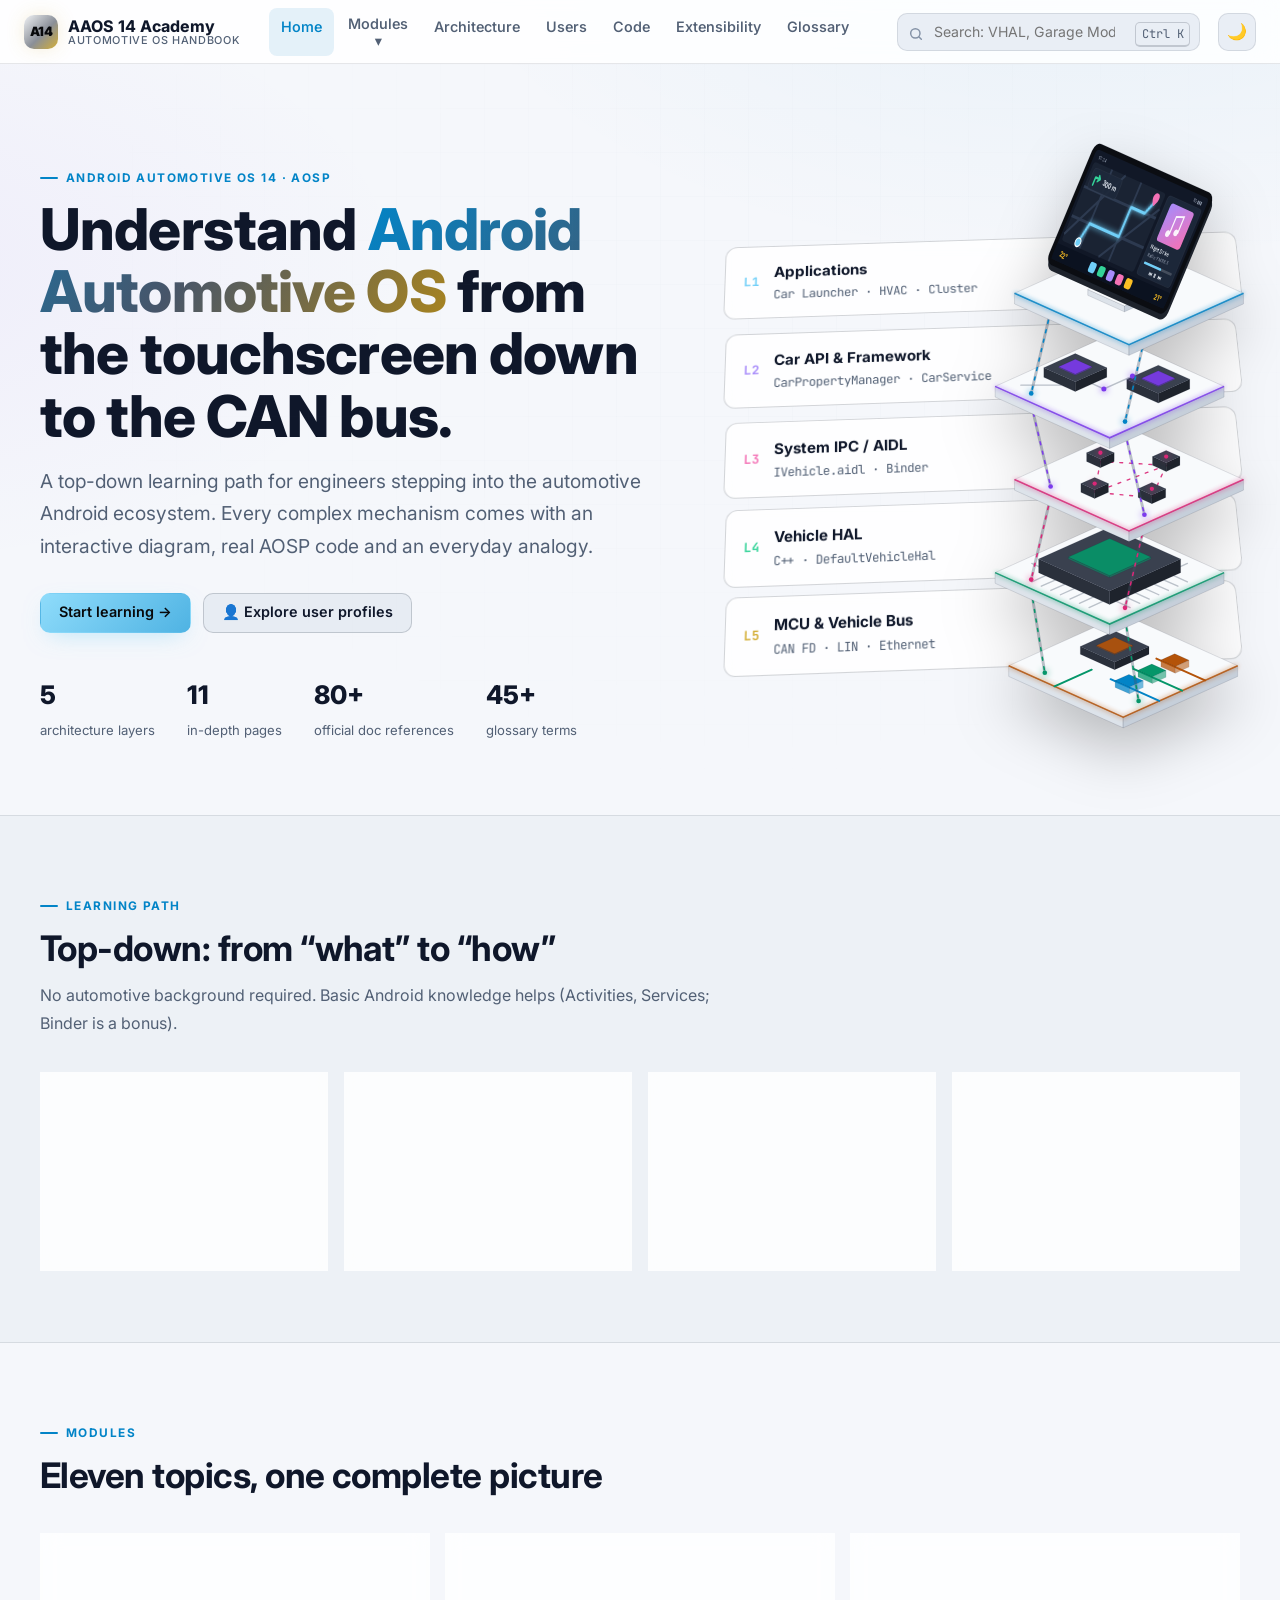
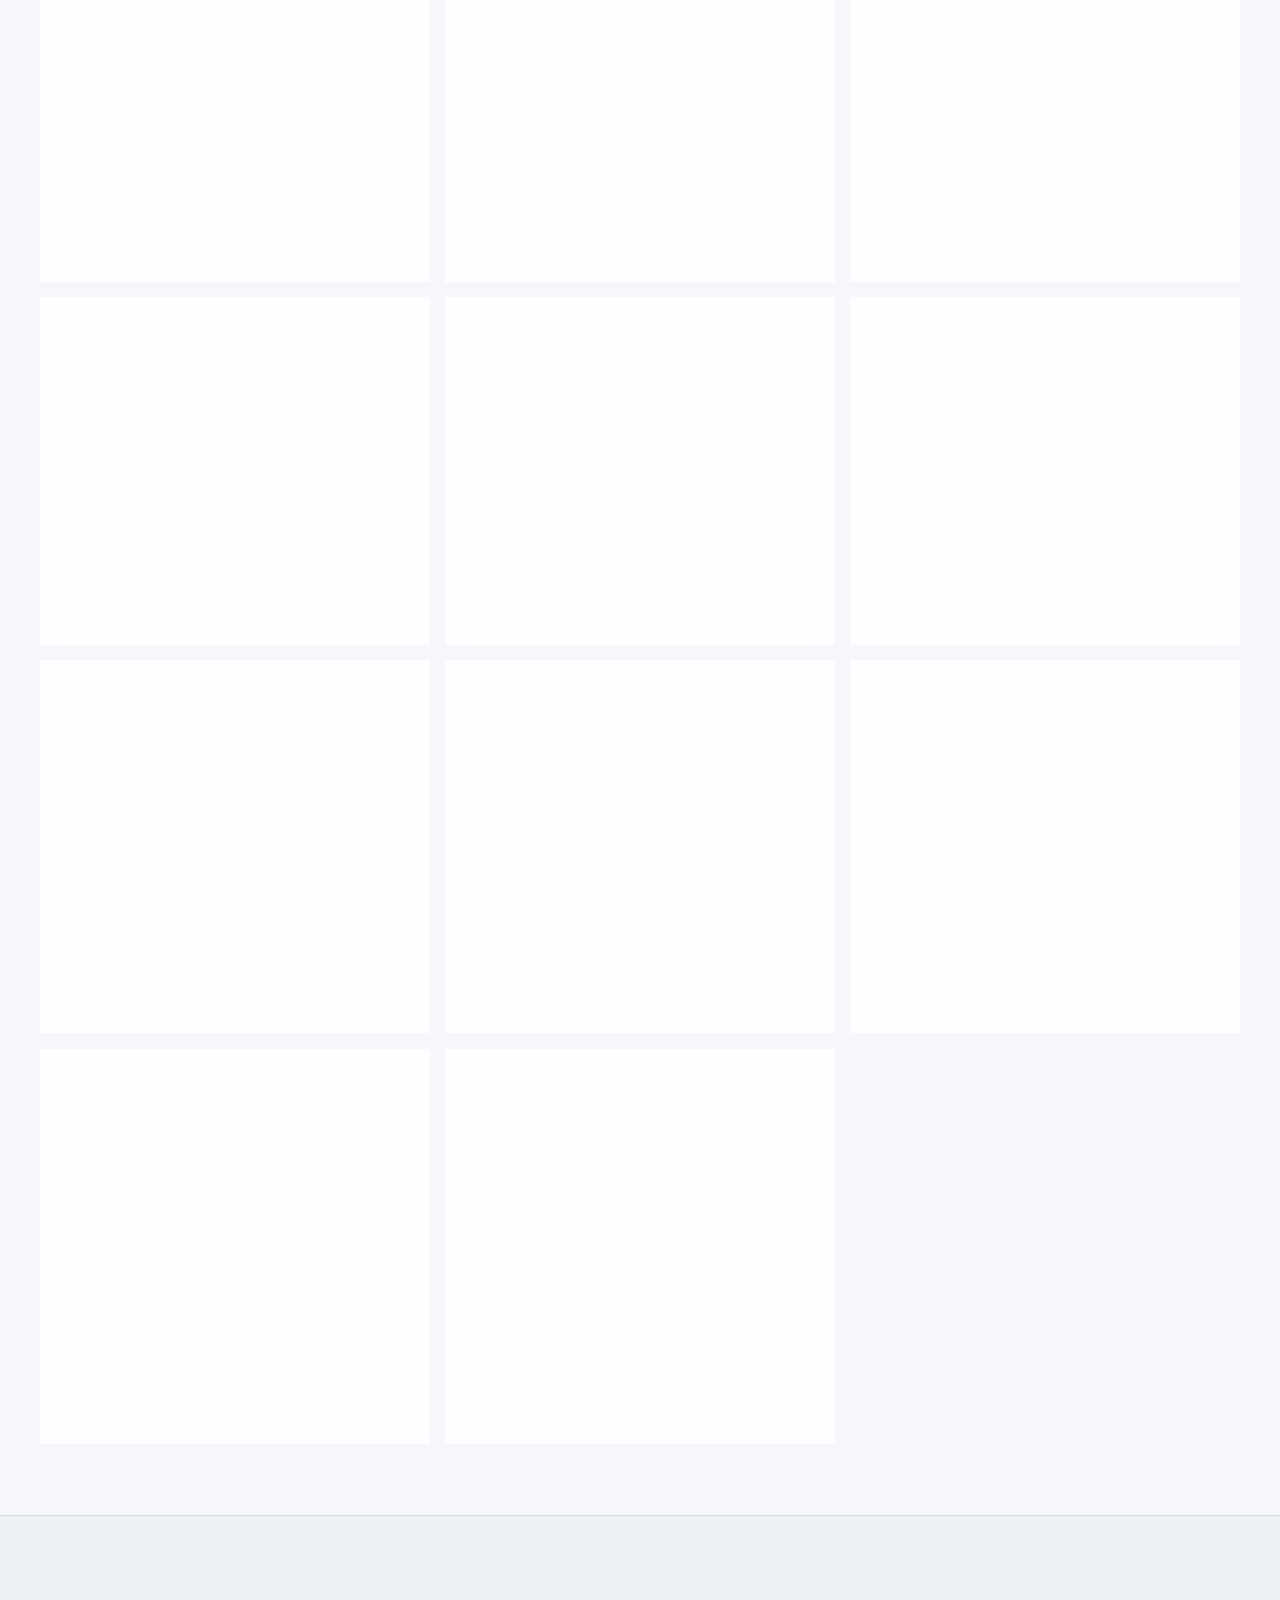
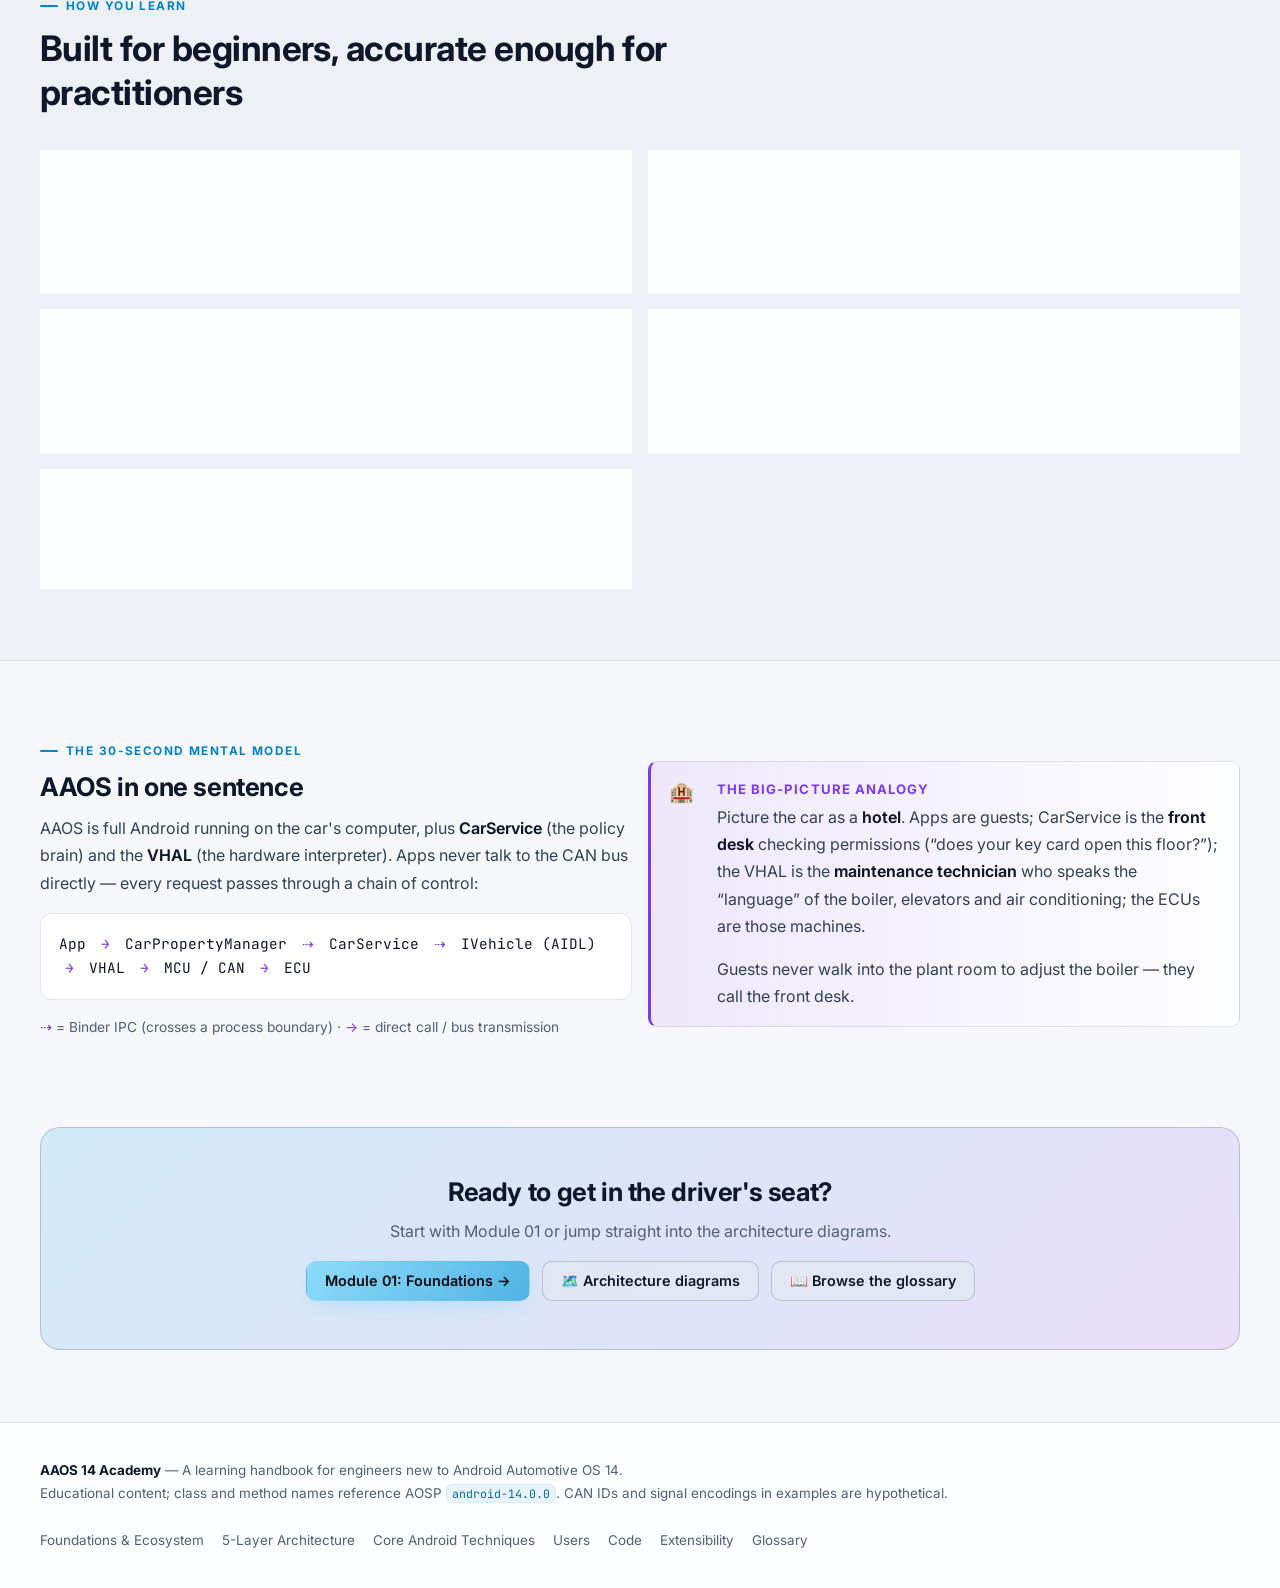
==== commit 4076610f: "Add an isometric 5-layer illustration to the landing hero The hero now shows an isometric stack next" ====
--- a/aaos14-academy/index.html
+++ b/aaos14-academy/index.html
@@ -9,7 +9,7 @@
   <link rel="preconnect" href="https://fonts.gstatic.com" crossorigin>
   <link href="https://fonts.googleapis.com/css2?family=Inter:wght@400;500;600;700;800&family=JetBrains+Mono:wght@400;600;700&display=swap" rel="stylesheet">
   <meta name="color-scheme" content="dark light">
-  <link rel="stylesheet" href="assets/css/main.css">
+  <link rel="stylesheet" href="assets/css/main.css?v=__BUILD__">
   <script>try{var t=localStorage.getItem("aaos-theme");if(t)document.documentElement.setAttribute("data-theme",t)}catch(e){}</script>
 </head>
 <body data-page="home" class="landing">
@@ -35,12 +35,16 @@
             <div><b>45+</b><span>glossary terms</span></div>
           </div>
         </div>
-        <div class="hero-stack" aria-label="The five AAOS layers">
-          <a class="hs-layer" style="color:#70cff8" href="architecture.html#explorer"><div><b>Applications</b><small>Car Launcher · HVAC · Cluster</small></div><span class="hs-n">L1</span></a>
-          <a class="hs-layer" style="color:#a78bfa" href="architecture.html#explorer"><div><b>Car API & Framework</b><small>CarPropertyManager · CarService</small></div><span class="hs-n">L2</span></a>
-          <a class="hs-layer" style="color:#f472b6" href="architecture.html#explorer"><div><b>System IPC / AIDL</b><small>IVehicle.aidl · Binder</small></div><span class="hs-n">L3</span></a>
-          <a class="hs-layer" style="color:#34d399" href="architecture.html#explorer"><div><b>Vehicle HAL</b><small>C++ · DefaultVehicleHal</small></div><span class="hs-n">L4</span></a>
-          <a class="hs-layer" style="color:#d4af37" href="architecture.html#explorer"><div><b>MCU & Vehicle Bus</b><small>CAN FD · LIN · Ethernet</small></div><span class="hs-n">L5</span></a>
+        <div class="hero-visual">
+          <div class="hero-stack" aria-label="The five AAOS layers">
+            <a class="hs-layer" style="color:#70cff8" href="architecture.html#explorer"><div><b>Applications</b><small>Car Launcher · HVAC · Cluster</small></div><span class="hs-n">L1</span></a>
+            <a class="hs-layer" style="color:#a78bfa" href="architecture.html#explorer"><div><b>Car API & Framework</b><small>CarPropertyManager · CarService</small></div><span class="hs-n">L2</span></a>
+            <a class="hs-layer" style="color:#f472b6" href="architecture.html#explorer"><div><b>System IPC / AIDL</b><small>IVehicle.aidl · Binder</small></div><span class="hs-n">L3</span></a>
+            <a class="hs-layer" style="color:#34d399" href="architecture.html#explorer"><div><b>Vehicle HAL</b><small>C++ · DefaultVehicleHal</small></div><span class="hs-n">L4</span></a>
+            <a class="hs-layer" style="color:#d4af37" href="architecture.html#explorer"><div><b>MCU & Vehicle Bus</b><small>CAN FD · LIN · Ethernet</small></div><span class="hs-n">L5</span></a>
+          </div>
+          <!-- Isometric illustration; generated, decorative only -->
+          <svg class="hero-art" viewBox="0 0 380 600" aria-hidden="true" focusable="false"><defs><linearGradient id="hv-art" x1="0" y1="0" x2="1" y2="1"><stop offset="0" stop-color="#a78bfa"/><stop offset="1" stop-color="#f472b6"/></linearGradient></defs><g class="hv-layer hv-l5"><g class="hv-slab"><polygon class="f-l" points="76.0,542.0 194.0,595.0 194.0,606.0 76.0,553.0"/><polygon class="f-r" points="312.0,542.0 194.0,595.0 194.0,606.0 312.0,553.0"/><polygon class="f-t" points="194.0,489.0 312.0,542.0 194.0,595.0 76.0,542.0"/></g><path class="hv-rim" d="M76.0,542.0 L194.0,595.0 L312.0,542.0"/><path class="hv-wire w1" d="M228.2,534.6 L255.9,547.0 L278.4,557.1"/><path class="hv-wire w2" d="M204.6,545.2 L232.3,557.6 L254.8,567.7"/><path class="hv-wire w3" d="M181.0,555.8 L208.8,568.2 L231.2,578.3"/><path class="hv-wire w2" d="M161.6,546.0 L123.2,563.2"/><g class="hv-chip"><polygon class="f-l" points="149.8,522.1 185.2,538.0 185.2,546.0 149.8,530.1"/><polygon class="f-r" points="220.6,522.1 185.2,538.0 185.2,546.0 220.6,530.1"/><polygon class="f-t" points="185.2,506.2 220.6,522.1 185.2,538.0 149.8,522.1"/></g><g class="hv-die"><polygon class="f-l" points="166.3,521.1 185.2,529.6 185.2,530.6 166.3,522.1"/><polygon class="f-r" points="204.0,521.1 185.2,529.6 185.2,530.6 204.0,522.1"/><polygon class="f-t" points="185.2,512.6 204.0,521.1 185.2,529.6 166.3,521.1"/></g><g class="hv-conn c1"><polygon class="f-l" points="232.9,536.1 247.7,542.7 247.7,549.7 232.9,543.1"/><polygon class="f-r" points="261.9,536.3 247.7,542.7 247.7,549.7 261.9,543.3"/><polygon class="f-t" points="247.1,529.7 261.9,536.3 247.7,542.7 232.9,536.1"/></g><g class="hv-conn c2"><polygon class="f-l" points="209.3,546.7 224.1,553.3 224.1,560.3 209.3,553.7"/><polygon class="f-r" points="238.2,546.9 224.1,553.3 224.1,560.3 238.2,553.9"/><polygon class="f-t" points="223.5,540.3 238.2,546.9 224.1,553.3 209.3,546.7"/></g><g class="hv-conn c3"><polygon class="f-l" points="185.7,557.3 200.5,563.9 200.5,570.9 185.7,564.3"/><polygon class="f-r" points="214.7,557.5 200.5,563.9 200.5,570.9 214.7,564.5"/><polygon class="f-t" points="199.9,550.9 214.7,557.5 200.5,563.9 185.7,557.3"/></g></g><g class="hv-l4"><line class="hv-riser" x1="195.9" y1="493.3" x2="209.9" y2="578.3"/><line class="hv-riser hv-flow" x1="195.9" y1="493.3" x2="209.9" y2="578.3"/><circle class="hv-dot" cx="209.9" cy="578.3" r="2.4"/><line class="hv-riser" x1="99.2" y1="464.2" x2="113.2" y2="549.2"/><line class="hv-riser hv-flow" x1="99.2" y1="464.2" x2="113.2" y2="549.2"/><circle class="hv-dot" cx="113.2" cy="549.2" r="2.4"/></g><g class="hv-layer hv-l4"><g class="hv-slab"><polygon class="f-l" points="62.0,446.0 180.0,499.0 180.0,510.0 62.0,457.0"/><polygon class="f-r" points="298.0,446.0 180.0,499.0 180.0,510.0 298.0,457.0"/><polygon class="f-t" points="180.0,393.0 298.0,446.0 180.0,499.0 62.0,446.0"/></g><path class="hv-rim" d="M62.0,446.0 L180.0,499.0 L298.0,446.0"/><line class="hv-trace" x1="113.9" y1="449.2" x2="99.8" y2="455.5"/><line class="hv-trace" x1="246.1" y1="449.2" x2="260.2" y2="455.5"/><line class="hv-trace" x1="187.1" y1="416.3" x2="201.2" y2="410.0"/><line class="hv-trace" x1="172.9" y1="416.3" x2="158.8" y2="410.0"/><line class="hv-trace" x1="123.8" y1="453.6" x2="109.6" y2="460.0"/><line class="hv-trace" x1="236.2" y1="453.6" x2="250.4" y2="460.0"/><line class="hv-trace" x1="196.9" y1="420.7" x2="211.1" y2="414.4"/><line class="hv-trace" x1="163.1" y1="420.7" x2="148.9" y2="414.4"/><line class="hv-trace" x1="133.6" y1="458.0" x2="119.4" y2="464.4"/><line class="hv-trace" x1="226.4" y1="458.0" x2="240.6" y2="464.4"/><line class="hv-trace" x1="206.7" y1="425.2" x2="220.9" y2="418.8"/><line class="hv-trace" x1="153.3" y1="425.2" x2="139.1" y2="418.8"/><line class="hv-trace" x1="143.4" y1="462.4" x2="129.3" y2="468.8"/><line class="hv-trace" x1="216.6" y1="462.4" x2="230.7" y2="468.8"/><line class="hv-trace" x1="216.6" y1="429.6" x2="230.7" y2="423.2"/><line class="hv-trace" x1="143.4" y1="429.6" x2="129.3" y2="423.2"/><line class="hv-trace" x1="153.3" y1="466.8" x2="139.1" y2="473.2"/><line class="hv-trace" x1="206.7" y1="466.8" x2="220.9" y2="473.2"/><line class="hv-trace" x1="226.4" y1="434.0" x2="240.6" y2="427.6"/><line class="hv-trace" x1="133.6" y1="434.0" x2="119.4" y2="427.6"/><line class="hv-trace" x1="163.1" y1="471.3" x2="148.9" y2="477.6"/><line class="hv-trace" x1="196.9" y1="471.3" x2="211.1" y2="477.6"/><line class="hv-trace" x1="236.2" y1="438.4" x2="250.4" y2="432.0"/><line class="hv-trace" x1="123.8" y1="438.4" x2="109.6" y2="432.0"/><line class="hv-trace" x1="172.9" y1="475.7" x2="158.8" y2="482.0"/><line class="hv-trace" x1="187.1" y1="475.7" x2="201.2" y2="482.0"/><line class="hv-trace" x1="246.1" y1="442.8" x2="260.2" y2="436.5"/><line class="hv-trace" x1="113.9" y1="442.8" x2="99.8" y2="436.5"/><g class="hv-chip big"><polygon class="f-l" points="106.8,432.0 180.0,464.9 180.0,478.9 106.8,446.0"/><polygon class="f-r" points="253.2,432.0 180.0,464.9 180.0,478.9 253.2,446.0"/><polygon class="f-t" points="180.0,399.1 253.2,432.0 180.0,464.9 106.8,432.0"/></g><g class="hv-die"><polygon class="f-l" points="137.5,430.0 180.0,449.1 180.0,451.1 137.5,432.0"/><polygon class="f-r" points="222.5,430.0 180.0,449.1 180.0,451.1 222.5,432.0"/><polygon class="f-t" points="180.0,410.9 222.5,430.0 180.0,449.1 137.5,430.0"/></g></g><g class="hv-l3"><line class="hv-riser" x1="215.9" y1="397.3" x2="195.9" y2="482.3"/><line class="hv-riser hv-flow" x1="215.9" y1="397.3" x2="195.9" y2="482.3"/><circle class="hv-dot" cx="195.9" cy="482.3" r="2.4"/><line class="hv-riser" x1="119.2" y1="368.2" x2="99.2" y2="453.2"/><line class="hv-riser hv-flow" x1="119.2" y1="368.2" x2="99.2" y2="453.2"/><circle class="hv-dot" cx="99.2" cy="453.2" r="2.4"/></g><g class="hv-layer hv-l3"><g class="hv-slab"><polygon class="f-l" points="82.0,350.0 200.0,403.0 200.0,414.0 82.0,361.0"/><polygon class="f-r" points="318.0,350.0 200.0,403.0 200.0,414.0 318.0,361.0"/><polygon class="f-t" points="200.0,297.0 318.0,350.0 200.0,403.0 82.0,350.0"/></g><path class="hv-rim" d="M82.0,350.0 L200.0,403.0 L318.0,350.0"/><line class="hv-trace hv-flow" x1="170.5" y1="331.4" x2="238.3" y2="335.4"/><line class="hv-trace hv-flow" x1="170.5" y1="331.4" x2="164.6" y2="363.2"/><line class="hv-trace hv-flow" x1="238.3" y1="335.4" x2="223.6" y2="368.6"/><line class="hv-trace hv-flow" x1="238.3" y1="335.4" x2="164.6" y2="363.2"/><line class="hv-trace hv-flow" x1="223.6" y1="368.6" x2="164.6" y2="363.2"/><g class="hv-node"><polygon class="f-l" points="156.3,322.4 170.5,328.8 170.5,337.8 156.3,331.4"/><polygon class="f-r" points="184.7,322.4 170.5,328.8 170.5,337.8 184.7,331.4"/><polygon class="f-t" points="170.5,316.1 184.7,322.4 170.5,328.8 156.3,322.4"/></g><circle class="hv-dot" cx="170.5" cy="322.4" r="2.2"/><g class="hv-node"><polygon class="f-l" points="224.2,326.4 238.3,332.8 238.3,341.8 224.2,335.4"/><polygon class="f-r" points="252.5,326.4 238.3,332.8 238.3,341.8 252.5,335.4"/><polygon class="f-t" points="238.3,320.1 252.5,326.4 238.3,332.8 224.2,326.4"/></g><circle class="hv-dot" cx="238.3" cy="326.4" r="2.2"/><g class="hv-node"><polygon class="f-l" points="209.4,359.6 223.6,365.9 223.6,374.9 209.4,368.6"/><polygon class="f-r" points="237.8,359.6 223.6,365.9 223.6,374.9 237.8,368.6"/><polygon class="f-t" points="223.6,353.2 237.8,359.6 223.6,365.9 209.4,359.6"/></g><circle class="hv-dot" cx="223.6" cy="359.6" r="2.2"/><g class="hv-node"><polygon class="f-l" points="150.4,354.2 164.6,360.6 164.6,369.6 150.4,363.2"/><polygon class="f-r" points="178.8,354.2 164.6,360.6 164.6,369.6 178.8,363.2"/><polygon class="f-t" points="164.6,347.9 178.8,354.2 164.6,360.6 150.4,354.2"/></g><circle class="hv-dot" cx="164.6" cy="354.2" r="2.2"/></g><g class="hv-l2"><line class="hv-riser" x1="195.9" y1="301.3" x2="215.9" y2="386.3"/><line class="hv-riser hv-flow" x1="195.9" y1="301.3" x2="215.9" y2="386.3"/><circle class="hv-dot" cx="215.9" cy="386.3" r="2.4"/><line class="hv-riser" x1="99.2" y1="272.2" x2="119.2" y2="357.2"/><line class="hv-riser hv-flow" x1="99.2" y1="272.2" x2="119.2" y2="357.2"/><circle class="hv-dot" cx="119.2" cy="357.2" r="2.4"/></g><g class="hv-layer hv-l2"><g class="hv-slab"><polygon class="f-l" points="62.0,254.0 180.0,307.0 180.0,318.0 62.0,265.0"/><polygon class="f-r" points="298.0,254.0 180.0,307.0 180.0,318.0 298.0,265.0"/><polygon class="f-t" points="180.0,201.0 298.0,254.0 180.0,307.0 62.0,254.0"/></g><path class="hv-rim" d="M62.0,254.0 L180.0,307.0 L298.0,254.0"/><path class="hv-trace" d="M147.6,244.7 L174.1,256.6 L203.6,243.4 L230.2,255.3"/><path class="hv-trace" d="M88.5,252.7 L129.8,252.7"/><g class="hv-chip"><polygon class="f-l" points="112.2,234.7 144.6,249.3 144.6,259.3 112.2,244.7"/><polygon class="f-r" points="177.1,234.7 144.6,249.3 144.6,259.3 177.1,244.7"/><polygon class="f-t" points="144.6,220.2 177.1,234.7 144.6,249.3 112.2,234.7"/></g><g class="hv-chip"><polygon class="f-l" points="197.7,246.6 230.2,261.2 230.2,271.2 197.7,256.6"/><polygon class="f-r" points="262.6,246.6 230.2,261.2 230.2,271.2 262.6,256.6"/><polygon class="f-t" points="230.2,232.1 262.6,246.6 230.2,261.2 197.7,246.6"/></g><g class="hv-die"><polygon class="f-l" points="127.5,233.7 144.6,241.4 144.6,242.4 127.5,234.7"/><polygon class="f-r" points="161.7,233.7 144.6,241.4 144.6,242.4 161.7,234.7"/><polygon class="f-t" points="144.6,226.0 161.7,233.7 144.6,241.4 127.5,233.7"/></g><g class="hv-die"><polygon class="f-l" points="213.0,245.6 230.2,253.3 230.2,254.3 213.0,246.6"/><polygon class="f-r" points="247.3,245.6 230.2,253.3 230.2,254.3 247.3,246.6"/><polygon class="f-t" points="230.2,238.0 247.3,245.6 230.2,253.3 213.0,245.6"/></g><circle class="hv-dot" cx="174.1" cy="256.6" r="2.6"/><circle class="hv-dot" cx="203.6" cy="243.4" r="2.6"/></g><g class="hv-l1"><line class="hv-riser" x1="215.9" y1="205.3" x2="195.9" y2="290.3"/><line class="hv-riser hv-flow" x1="215.9" y1="205.3" x2="195.9" y2="290.3"/><circle class="hv-dot" cx="195.9" cy="290.3" r="2.4"/><line class="hv-riser" x1="119.2" y1="176.2" x2="99.2" y2="261.2"/><line class="hv-riser hv-flow" x1="119.2" y1="176.2" x2="99.2" y2="261.2"/><circle class="hv-dot" cx="99.2" cy="261.2" r="2.4"/></g><g class="hv-layer hv-l1"><g class="hv-slab"><polygon class="f-l" points="82.0,158.0 200.0,211.0 200.0,222.0 82.0,169.0"/><polygon class="f-r" points="318.0,158.0 200.0,211.0 200.0,222.0 318.0,169.0"/><polygon class="f-t" points="200.0,105.0 318.0,158.0 200.0,211.0 82.0,158.0"/></g><path class="hv-rim" d="M82.0,158.0 L200.0,211.0 L318.0,158.0"/><g class="hv-dev"><polygon class="f-l" points="157.5,154.1 195.3,171.1 195.3,177.1 157.5,160.1"/><polygon class="f-r" points="215.9,161.8 195.3,171.1 195.3,177.1 215.9,167.8"/><polygon class="f-t" points="178.2,144.8 215.9,161.8 195.3,171.1 157.5,154.1"/></g><g transform="translate(0 6)"><g transform="matrix(0.5782 0.2597 -0.3933 0.9433 167.0 8.9)"><rect class="avn-back" x="-6" y="-6" width="212" height="132" rx="10"/></g></g><g transform="matrix(0.5782 0.2597 -0.3933 0.9433 167.0 8.9)"><rect class="avn-bezel" x="-6" y="-6" width="212" height="132" rx="10"/><rect class="avn-glass" x="0" y="0" width="200" height="120" rx="5"/><text class="avn-txt dim" x="8" y="9">10:24</text><text class="avn-txt dim" x="192" y="9" text-anchor="end">5G ▮▮▮</text><rect class="avn-map" x="4" y="13" width="128" height="86" rx="4"/><path class="avn-street" d="M4,40 H132 M4,72 H132 M36,13 V99 M88,13 V99 M4,92 L60,13 M70,99 L132,30"/><path class="avn-route" d="M30,94 L36,72 L88,72 L88,40 L112,40 L120,26"/><circle class="avn-pos" cx="30" cy="94" r="4.5"/><path class="avn-pin" d="M120,16 a5,5 0 0 1 5,5 c0,4 -5,9 -5,9 c0,0 -5,-5 -5,-9 a5,5 0 0 1 5,-5z"/><rect class="avn-card" x="9" y="18" width="50" height="22" rx="4"/><path class="avn-turn" d="M16,35 V27 H24 M21,24 L24,27 L21,30"/><text class="avn-txt big" x="30" y="32">300 m</text><rect class="avn-card" x="137" y="13" width="59" height="86" rx="4"/><rect class="avn-art" x="146" y="19" width="41" height="41" rx="4"/><path class="avn-note" d="M162,49 V30 L174,27 V45"/><circle class="avn-note-h" cx="159" cy="49" r="3.5"/><circle class="avn-note-h" cx="171" cy="45" r="3.5"/><text class="avn-txt" x="142" y="70">Night Drive</text><text class="avn-txt dim" x="142" y="78">Radio · FM 98.5</text><rect class="avn-bar" x="142" y="84" width="49" height="2.5" rx="1"/><rect class="avn-bar on" x="142" y="84" width="30" height="2.5" rx="1"/><text class="avn-txt" x="166.5" y="95" text-anchor="middle">⏮  ⏸  ⏭</text><rect class="avn-dock" x="0" y="103" width="200" height="17"/><text class="avn-txt temp" x="10" y="115">22°</text><text class="avn-txt temp" x="190" y="115" text-anchor="end">21°</text><rect class="avn-ico a1" x="62" y="106" width="11" height="11" rx="3"/><rect class="avn-ico a2" x="78" y="106" width="11" height="11" rx="3"/><rect class="avn-ico a3" x="94" y="106" width="11" height="11" rx="3"/><rect class="avn-ico a4" x="110" y="106" width="11" height="11" rx="3"/><rect class="avn-ico a5" x="126" y="106" width="11" height="11" rx="3"/></g></g></svg>
         </div>
       </div>
     </section>
@@ -131,8 +135,8 @@
 
   <div id="site-footer"></div>
 
-  <script src="assets/js/glossary-data.js"></script>
-  <script src="assets/js/core.js"></script>
+  <script src="assets/js/glossary-data.js?v=__BUILD__"></script>
+  <script src="assets/js/core.js?v=__BUILD__"></script>
   <script>
     (function () {
       const { SITE, esc } = window.AAOS;
--- a/aaos14-academy/assets/css/main.css
+++ b/aaos14-academy/assets/css/main.css
@@ -82,7 +82,7 @@
   padding: 0.12em 0.42em;
   border-radius: 6px;
   border: 1px solid rgba(112, 207, 248, 0.15);
-  word-break: break-word;
+  overflow-wrap: break-word; /* only breaks a token if it truly cannot fit; never shrinks table columns */
 }
 kbd {
   font-size: 0.75em;
@@ -333,7 +333,7 @@
 .table-wrap { overflow-x: auto; border-radius: var(--radius); border: 1px solid var(--border); margin: 18px 0; background: var(--surface); }
 table.t { width: 100%; border-collapse: collapse; font-size: 0.88rem; }
 table.t th, table.t td { padding: 11px 14px; text-align: left; vertical-align: top; border-bottom: 1px solid var(--border); }
-table.t thead th { background: var(--thead-bg); color: var(--text); font-weight: 650; font-size: 0.8rem; text-transform: uppercase; letter-spacing: 0.05em; white-space: nowrap; }
+table.t thead th { background: var(--thead-bg); color: var(--text); font-weight: 650; font-size: 0.8rem; text-transform: uppercase; letter-spacing: 0.05em; }
 table.t tbody tr:last-child td { border-bottom: 0; }
 table.t tbody tr:hover td { background: rgba(112, 207, 248, 0.04); }
 table.t td:first-child { color: var(--text); font-weight: 550; }
@@ -352,6 +352,11 @@
 .tab-list button[aria-selected="true"] { background: var(--surface-hi); color: var(--blue); box-shadow: inset 0 0 0 1px var(--border-hi); }
 .tab-panel { display: none; margin-top: 16px; animation: fade 0.25s ease; }
 .tab-panel.active { display: block; }
+/* Kotlin / Java switch around code blocks (core.js initLangSwitch) */
+.lang-switch { margin: 16px 0; }
+.lang-switch > .tab-list button { padding-top: 5px; padding-bottom: 5px; font-size: 0.8rem; }
+.lang-switch > .tab-panel { margin-top: 8px; }
+.lang-switch > .tab-panel > .code-block { margin: 0; }
 @keyframes fade { from { opacity: 0; transform: translateY(4px); } to { opacity: 1; transform: none; } }
 
 /* Prev/next pager */
@@ -743,7 +748,7 @@
 .ref-item:hover { border-color: var(--blue); text-decoration: none; transform: translateY(-2px); }
 .ref-item b { display: block; color: var(--text); font-size: 0.9rem; }
 .ref-item b::after { content: " ↗"; color: var(--blue); font-weight: 400; }
-.ref-item small { display: block; color: var(--muted); font-family: var(--mono); font-size: 0.72rem; word-break: break-all; margin-top: 2px; }
+.ref-item small { display: block; color: var(--muted); font-family: var(--mono); font-size: 0.72rem; overflow-wrap: anywhere; margin-top: 2px; }
 @media (max-width: 900px) { .ref-list { grid-template-columns: 1fr; } }
 
 /* ================================================================ Themes
@@ -874,7 +879,6 @@
 .hd-chip { outline: none; }
 .hd-chip rect { transition: stroke 0.15s, fill 0.15s; }
 .hd-chip[data-tip] { cursor: help; }
-.hd-chip[data-tip] text { text-decoration: underline dotted color-mix(in srgb, var(--blue) 55%, transparent); text-underline-offset: 2px; }
 .hd-chip:hover rect, .hd-chip:focus-visible rect { stroke: var(--blue); fill: color-mix(in srgb, var(--blue) 10%, var(--chip-bg)); }
 
 .hd-arrow { stroke: var(--line-2); stroke-width: 1.5; fill: none; opacity: 0.85; }
@@ -933,7 +937,7 @@
 .s5-main b { display: block; color: var(--text); font-size: 1.02rem; margin-bottom: 6px; }
 .s5-chips { display: flex; flex-wrap: wrap; gap: 6px; }
 .s5-chips span { font: 0.74rem var(--mono); padding: 3px 8px; border-radius: 6px; background: var(--chip-bg); border: 1px solid var(--node-border); color: var(--text-2); }
-.s5-chips span[data-tip] { text-decoration: underline dotted color-mix(in srgb, var(--blue) 55%, transparent); text-underline-offset: 2px; }
+.s5-chips span[data-tip] { cursor: help; }
 .s5-chips span:hover { border-color: var(--blue); }
 .s5-meta { display: flex; flex-direction: column; gap: 3px; font-size: 0.76rem; color: var(--muted); border-left: 1px solid var(--node-border); padding-left: 14px; }
 .s5-meta b { color: var(--text-2); font-weight: 600; font-family: var(--mono); font-size: 0.74rem; }
@@ -1065,3 +1069,390 @@
 .cab-key i { display: inline-block; width: 8px; height: 8px; border-radius: 50%; background: var(--zc); box-shadow: 0 0 6px var(--zc); margin-right: 6px; }
 .cab-key.on { border-color: var(--zc); color: var(--text); }
 @media (prefers-reduced-motion: reduce) { .s5-line i, .sf-link .sf-pulse { display: none; } }
+
+/* =====================================================================
+   DIAGRAM SYSTEM v4 — theme-aware canvas · layered bands · restrained accents
+   Dark theme: obsidian canvas. Light theme: clean paper canvas.
+   Accents: cyan = software / IPC, amber = hardware & Treble boundary.
+   ===================================================================== */
+:root {
+  --dg-canvas: #0d0f14; --dg-canvas-border: rgba(255, 255, 255, 0.08);
+  --dg-band-a: #161922; --dg-band-b: #101218; --dg-band-border: rgba(255, 255, 255, 0.1);
+  --dg-card: #1c202b; --dg-card-soft: #161922; --dg-card-border: rgba(255, 255, 255, 0.2);
+  --dg-chip: #161922; --dg-surface: #12141a; --dg-toolbar: #101218;
+  --dg-cyan: #70cff8; --dg-cyan-rgb: 112, 207, 248; --dg-cyan-dim: rgba(112, 207, 248, 0.1);
+  --dg-amber: #f59e0b; --dg-amber-rgb: 245, 158, 11; --dg-amber-dim: rgba(245, 158, 11, 0.12);
+  --dg-neutral-rgb: 200, 205, 214;
+  --dg-title: #f1f3f5; --dg-text: #c3c8d0; --dg-muted: #8a8f98; --dg-faint: #5b616e;
+  --dg-line: #2a2e37; --dg-line-2: #3d424d;
+  --dg-btn: #1c202b; --dg-btn-border: rgba(255, 255, 255, 0.12);
+  --dg-glow: 0.45;
+  --zone-0: #70cff8; --zone-1: #f59e0b; --zone-2: #a5b4c8; --zone-3: #d8c7a4;
+}
+:root[data-theme="light"] {
+  --dg-canvas: #f7f9fc; --dg-canvas-border: rgba(15, 23, 42, 0.1);
+  --dg-band-a: #ffffff; --dg-band-b: #f2f5f9; --dg-band-border: rgba(15, 23, 42, 0.14);
+  --dg-card: #ffffff; --dg-card-soft: #f5f7fa; --dg-card-border: rgba(15, 23, 42, 0.32);
+  --dg-chip: #eef2f7; --dg-surface: #ffffff; --dg-toolbar: #eef2f7;
+  --dg-cyan: #0284c7; --dg-cyan-rgb: 2, 132, 199; --dg-cyan-dim: rgba(2, 132, 199, 0.08);
+  --dg-amber: #d97706; --dg-amber-rgb: 217, 119, 6; --dg-amber-dim: rgba(217, 119, 6, 0.1);
+  --dg-neutral-rgb: 71, 85, 105;
+  --dg-title: #0f172a; --dg-text: #334155; --dg-muted: #64748b; --dg-faint: #94a3b8;
+  --dg-line: #d5dce6; --dg-line-2: #b6c0ce;
+  --dg-btn: #ffffff; --dg-btn-border: rgba(15, 23, 42, 0.15);
+  --dg-glow: 0.3;
+  --zone-0: #0284c7; --zone-1: #d97706; --zone-2: #64748b; --zone-3: #a16207;
+}
+@media (prefers-color-scheme: light) {
+  :root:not([data-theme="dark"]) {
+    --dg-canvas: #f7f9fc; --dg-canvas-border: rgba(15, 23, 42, 0.1);
+    --dg-band-a: #ffffff; --dg-band-b: #f2f5f9; --dg-band-border: rgba(15, 23, 42, 0.14);
+    --dg-card: #ffffff; --dg-card-soft: #f5f7fa; --dg-card-border: rgba(15, 23, 42, 0.32);
+    --dg-chip: #eef2f7; --dg-surface: #ffffff; --dg-toolbar: #eef2f7;
+    --dg-cyan: #0284c7; --dg-cyan-rgb: 2, 132, 199; --dg-cyan-dim: rgba(2, 132, 199, 0.08);
+    --dg-amber: #d97706; --dg-amber-rgb: 217, 119, 6; --dg-amber-dim: rgba(217, 119, 6, 0.1);
+    --dg-neutral-rgb: 71, 85, 105;
+    --dg-title: #0f172a; --dg-text: #334155; --dg-muted: #64748b; --dg-faint: #94a3b8;
+    --dg-line: #d5dce6; --dg-line-2: #b6c0ce;
+    --dg-btn: #ffffff; --dg-btn-border: rgba(15, 23, 42, 0.15);
+    --dg-glow: 0.3;
+    --zone-0: #0284c7; --zone-1: #d97706; --zone-2: #64748b; --zone-3: #a16207;
+  }
+}
+
+/* Diagram scope: map the generic tokens components use onto the diagram palette */
+:is(.hd-wrap, .seq, .sf, .s5, .car-top, .sm-svg) {
+  --blue: var(--dg-cyan); --blue-dim: var(--dg-cyan-dim);
+  --green: var(--dg-cyan); --green-dim: var(--dg-cyan-dim);
+  --purple: var(--dg-cyan); --purple-text: var(--dg-cyan); --purple-dim: var(--dg-cyan-dim);
+  --amber: var(--dg-amber); --amber-dim: var(--dg-amber-dim);
+  --text: var(--dg-title); --text-2: var(--dg-text); --muted: var(--dg-muted); --faint: var(--dg-faint);
+  --surface: var(--dg-surface); --surface-solid: var(--dg-surface); --surface-hi: var(--dg-card); --bg-3: var(--dg-chip);
+  --border: var(--dg-canvas-border); --border-hi: var(--dg-card-border);
+  --panel: var(--dg-surface); --panel-2: var(--dg-band-b); --panel-hi: var(--dg-card); --panel-soft: var(--dg-card-soft);
+  --chip-bg: var(--dg-chip); --line: var(--dg-line); --line-2: var(--dg-line-2); --formula-bg: var(--dg-canvas);
+  --node-fill: var(--dg-card); --node-border: var(--dg-card-border); --glow-a: var(--dg-glow);
+  background: var(--dg-canvas); border: 1px solid var(--dg-canvas-border); border-radius: 14px; color: var(--dg-text);
+}
+.glass:has(> .hd-wrap):not(.sm-svg) { background: transparent; border: 0; backdrop-filter: none; -webkit-backdrop-filter: none; box-shadow: none; padding: 0; }
+.hd-wrap { padding: 18px 18px 12px; }
+.sm-svg .hd-wrap { border: 0; padding: 0; background: transparent; border-radius: 0; }
+.s5 { padding: 16px; gap: 0; }
+
+/* ---------------------------------------------------- Layered renderer */
+.lg-svg { display: block; width: 100%; min-width: 760px; height: auto; }
+.lg-svg text { font-family: var(--font); }
+.lg-sa { stop-color: var(--dg-band-a); } .lg-sb { stop-color: var(--dg-band-b); }
+.lg-t0 { stop-color: var(--dg-amber); stop-opacity: 0; } .lg-t1 { stop-color: var(--dg-amber); stop-opacity: 0.9; } .lg-t2 { stop-color: var(--gold); }
+.lg-band { stroke: var(--dg-band-border); }
+.lg-divider { stroke: var(--dg-band-border); }
+.lg-badge rect { fill: var(--dg-cyan-dim); stroke: rgba(var(--dg-cyan-rgb), 0.4); }
+.lg-badge text { fill: var(--dg-cyan); font: 700 9.5px var(--mono); letter-spacing: 0.04em; }
+.lg-badge.amber rect { fill: var(--dg-amber-dim); stroke: rgba(var(--dg-amber-rgb), 0.5); }
+.lg-badge.amber text { fill: var(--dg-amber); }
+.lg-btitle { fill: var(--dg-title); font: 600 11.5px var(--font) !important; }
+.lg-btitle.amber { fill: var(--dg-amber); letter-spacing: 0.06em; text-transform: uppercase; font-size: 10.5px !important; }
+.lg-bsub { fill: var(--dg-muted); font: 9.5px var(--mono) !important; }
+.lg-treble-glow { stroke-width: 7; opacity: 0.32; filter: blur(3px); }
+.lg-treble-core { stroke-width: 1.4; }
+.lg-aidl rect { fill: var(--dg-surface); stroke: rgba(var(--dg-amber-rgb), 0.75); }
+.lg-aidl text { fill: var(--dg-amber); font: 700 8.5px var(--mono) !important; letter-spacing: 0.05em; }
+.lg-aidl { cursor: help; transition: opacity 0.2s; }
+
+.lg-node { cursor: pointer; outline: none; transition: opacity 0.2s; }
+.lg-card { fill: var(--dg-card); stroke: var(--dg-card-border); stroke-width: 1.25; transition: stroke 0.2s, filter 0.2s; }
+.lg-node.hl .lg-card { stroke: rgba(var(--dg-cyan-rgb), 0.4); }
+.lg-node.soft .lg-card { fill: var(--dg-card-soft); stroke-dasharray: 4 4; }
+.lg-title { fill: var(--dg-title); font: 600 12px var(--font) !important; pointer-events: none; }
+.lg-title.sm { font-size: 10.5px !important; }
+.lg-sub { fill: var(--dg-muted); font: 9.5px var(--mono) !important; pointer-events: none; }
+.lg-tag { fill: var(--dg-cyan); opacity: 0.85; font: 600 8.5px var(--mono) !important; letter-spacing: 0.04em; pointer-events: none; }
+.lg-node:hover .lg-card, .lg-node:focus-visible .lg-card { stroke: rgba(var(--dg-cyan-rgb), 0.75); }
+
+.lg-edge { fill: none; stroke-width: 1.5; transition: opacity 0.2s, stroke 0.2s, stroke-width 0.2s; }
+.lg-edge.ipc { stroke: rgba(var(--dg-cyan-rgb), 0.6); }
+.lg-edge.call { stroke: rgba(var(--dg-neutral-rgb), 0.4); }
+.lg-edge.hw { stroke: rgba(var(--dg-amber-rgb), 0.6); }
+.lg-edge.opt { stroke: rgba(var(--dg-cyan-rgb), 0.5); stroke-dasharray: 4 4; }
+.lg-mk path { fill: rgba(var(--dg-cyan-rgb), 0.8); }
+.lg-mk.call path { fill: rgba(var(--dg-neutral-rgb), 0.55); }
+.lg-mk.hw path { fill: rgba(var(--dg-amber-rgb), 0.85); }
+.lg-elabel { fill: var(--dg-muted); font: 9.5px var(--mono) !important; pointer-events: none; transition: opacity 0.2s; }
+
+/* Hover / focus: trace direct connections, dim everything else */
+.lg-focus .lg-node:not(.lit) { opacity: 0.22; }
+.lg-focus .lg-edge:not(.lit), .lg-focus .lg-aidl:not(.lit), .lg-focus .lg-elabel:not(.lit) { opacity: 0.07; }
+.lg-node.lit .lg-card { stroke: rgba(var(--dg-cyan-rgb), 0.8); }
+.lg-node.lit.focus .lg-card { stroke: var(--dg-cyan); stroke-width: 1.5; filter: drop-shadow(0 0 10px rgba(var(--dg-cyan-rgb), var(--dg-glow))); }
+.lg-edge.lit { stroke-width: 2; }
+.lg-edge.lit.ipc, .lg-edge.lit.opt { stroke: var(--dg-cyan); filter: drop-shadow(0 0 4px rgba(var(--dg-cyan-rgb), 0.55)); }
+.lg-edge.lit.hw { stroke: var(--dg-amber); filter: drop-shadow(0 0 4px rgba(var(--dg-amber-rgb), 0.55)); }
+.lg-edge.lit.call { stroke: rgba(var(--dg-neutral-rgb), 0.85); }
+.lg-elabel.lit { fill: var(--dg-title); }
+.lg-svg .hd-pulse.live { fill: var(--dg-cyan); filter: drop-shadow(0 0 5px rgba(var(--dg-cyan-rgb), 0.9)); }
+.lg-svg .hd-pulse.live.hw { fill: var(--dg-amber); filter: drop-shadow(0 0 5px rgba(var(--dg-amber-rgb), 0.9)); }
+
+.lg-legend { display: flex; flex-wrap: wrap; gap: 6px 18px; align-items: center; padding: 10px 2px 2px; font: 0.74rem var(--mono); color: var(--dg-muted); }
+.lg-legend i { display: inline-block; width: 22px; height: 0; vertical-align: middle; margin-right: 7px; border-top: 1.5px solid rgba(var(--dg-cyan-rgb), 0.75); }
+.lg-legend .call i { border-top-color: rgba(var(--dg-neutral-rgb), 0.5); }
+.lg-legend .hw i { border-top-color: rgba(var(--dg-amber-rgb), 0.85); }
+.lg-legend .opt i { border-top: 1.5px dashed rgba(var(--dg-cyan-rgb), 0.75); }
+.lg-legend .trb i { border-top: 2px solid var(--dg-amber); box-shadow: 0 0 6px rgba(var(--dg-amber-rgb), 0.7); }
+.lg-legend .hint { margin-left: auto; color: var(--dg-faint); font-family: var(--font); }
+
+/* Micro tags in prose (e.g. [Config]) */
+code.mtag { color: var(--blue); background: var(--blue-dim); border-color: color-mix(in srgb, var(--blue) 30%, transparent); font-size: 0.78em; letter-spacing: 0.02em; white-space: nowrap; }
+
+/* ---------------------------------------------------- Layer stack */
+.s5-zone { border: 1px solid var(--dg-band-border); background: linear-gradient(180deg, var(--dg-band-a), var(--dg-band-b)); }
+.s5-zone-label { color: var(--dg-muted); }
+.s5-boundary { border-color: rgba(var(--dg-amber-rgb), 0.4); background: linear-gradient(180deg, var(--dg-amber-dim), var(--dg-band-b)); }
+.s5-boundary .s5-zone-label { color: var(--dg-amber); }
+.s5-layer { background: var(--dg-card); border-color: var(--dg-card-border); }
+.s5-boundary .s5-layer { background: var(--dg-card); border-style: solid; border-color: rgba(var(--dg-amber-rgb), 0.35); }
+.s5-badge { box-shadow: none; }
+.s5-chips span { background: var(--dg-chip); border-color: var(--dg-card-border); }
+.s5-line i.up { background: transparent; border: 1.5px solid var(--lk); box-shadow: 0 0 6px var(--lk); width: 9px; height: 9px; margin-left: -4.5px; }
+
+/* ---------------------------------------------------- Signal flow */
+.sf-node { background: var(--dg-card); border-color: var(--dg-card-border); }
+.sf-node .sf-layer { letter-spacing: 0.03em; }
+.sf-link.active.back { --lc: var(--dg-amber); }
+.sf-dir.back { color: var(--dg-amber); border-color: rgba(var(--dg-amber-rgb), 0.5); }
+.sf-node.active { box-shadow: 0 0 0 1px color-mix(in srgb, var(--nc) 35%, transparent), 0 0 22px -8px var(--nc); }
+
+/* ---------------------------------------------------- Sequence diagrams */
+.seq .k-call, .seq .k-self { color: var(--dg-text); }
+.seq .k-ipc, .seq .k-ret { color: var(--dg-cyan); }
+.seq .k-hw { color: var(--dg-amber); }
+.seq .seq-lane-box { fill: var(--dg-card); stroke: var(--dg-card-border); }
+.seq .seq-lane-box.on { stroke: var(--dg-cyan); filter: drop-shadow(0 0 8px rgba(var(--dg-cyan-rgb), 0.35)); }
+.seq .seq-lifeline { stroke: var(--dg-line); }
+.seq .seq-msg .seq-label { stroke: var(--dg-canvas); }
+.seq .seq-msg .seq-idx-bg { fill: var(--dg-canvas); }
+.seq-toolbar { background: var(--dg-toolbar); }
+:is(.seq, .sf, .car-top, .sm-svg) .btn { background: var(--dg-btn); border-color: var(--dg-btn-border); color: var(--dg-title); }
+:is(.seq, .sf, .car-top, .sm-svg) .btn.primary { background: linear-gradient(135deg, #8fdcfb, #4fb3e3); color: #08090b; border-color: transparent; }
+.seq select { background: var(--dg-chip); color: var(--dg-title); border-color: var(--dg-btn-border); }
+
+/* ---------------------------------------------------- Power state machine */
+.sm-svg { padding: 16px; }
+.psm-node rect.bg { fill: var(--dg-card); stroke: var(--dg-card-border); }
+.psm-node.sel rect.bg { stroke: var(--nc); filter: drop-shadow(0 0 10px color-mix(in srgb, var(--nc) 50%, transparent)); }
+.psm-elabel rect { fill: var(--dg-surface); stroke: var(--dg-card-border); }
+.psm-group { fill: rgba(var(--dg-amber-rgb), 0.04); stroke: rgba(var(--dg-amber-rgb), 0.45); }
+
+/* ---------------------------------------------------- Cabin */
+.car-top { padding: 18px; }
+.cab-body { stroke: var(--dg-card-border); }
+.cab-seat .seat-back { fill: var(--dg-card); }
+.s5-legend .hollow::before { background: transparent; border: 1.5px solid currentColor; width: 7px; height: 7px; }
+
+/* Inline identifiers inside table cells: short ones never wrap */
+code.nowrap { white-space: nowrap; }
+@media (max-width: 1100px) { table.t { font-size: 0.84rem; } table.t th, table.t td { padding: 9px 10px; } table.t .badge { white-space: normal; } }
+
+/* =====================================================================
+   LAYER TONES — each architectural layer has its own hue so a diagram
+   reads at a glance: apps blue · framework green · native grey ·
+   Treble amber · HAL purple · hardware orange · OEM extension teal.
+   Cards are tinted with their tone; bands carry a faint wash of it.
+   ===================================================================== */
+:root {
+  --tone-app: #60a5fa; --tone-fw: #4ade80; --tone-native: #a1a9b8; --tone-treble: #fbbf24;
+  --tone-hal: #c084fc; --tone-hw: #fb923c; --tone-ext: #2dd4bf;
+  --tone-fill: 15%; --tone-band: 6%; --tone-edge: 62%; --tone-ink: 78%;
+  --dg-ipc: #7cc4f0; --dg-hw: #fb923c;
+}
+:root[data-theme="light"] {
+  --tone-app: #2f7fd0; --tone-fw: #3f9a4e; --tone-native: #6b7280; --tone-treble: #d48806;
+  --tone-hal: #8b5cc7; --tone-hw: #e0731c; --tone-ext: #0f9488;
+  --tone-fill: 13%; --tone-band: 5%; --tone-edge: 70%; --tone-ink: 72%;
+  --dg-ipc: #2a6f9c; --dg-hw: #d9771f;
+}
+@media (prefers-color-scheme: light) {
+  :root:not([data-theme="dark"]) {
+    --tone-app: #2f7fd0; --tone-fw: #3f9a4e; --tone-native: #6b7280; --tone-treble: #d48806;
+    --tone-hal: #8b5cc7; --tone-hw: #e0731c; --tone-ext: #0f9488;
+    --tone-fill: 13%; --tone-band: 5%; --tone-edge: 70%; --tone-ink: 72%;
+    --dg-ipc: #2a6f9c; --dg-hw: #d9771f;
+  }
+}
+.tn-app { --tn: var(--tone-app); } .tn-fw { --tn: var(--tone-fw); } .tn-native { --tn: var(--tone-native); }
+.tn-treble { --tn: var(--tone-treble); } .tn-hal { --tn: var(--tone-hal); } .tn-hw { --tn: var(--tone-hw); } .tn-ext { --tn: var(--tone-ext); }
+
+/* ---- Layered renderer: tinted bands, badges and cards */
+.lg-bandg .lg-band { fill: color-mix(in srgb, var(--tn) var(--tone-band), var(--dg-band-a)); stroke: color-mix(in srgb, var(--tn) 32%, var(--dg-band-border)); stroke-width: 1.2; }
+.lg-bandg .lg-divider { stroke: color-mix(in srgb, var(--tn) 30%, var(--dg-band-border)); }
+.lg-bandg .lg-badge rect { fill: color-mix(in srgb, var(--tn) 16%, var(--dg-surface)); stroke: color-mix(in srgb, var(--tn) 60%, transparent); }
+.lg-bandg .lg-badge text { fill: color-mix(in srgb, var(--tn) var(--tone-ink), var(--dg-title)); }
+.lg-bandg .lg-btitle { font-weight: 700 !important; }
+.lg-node .lg-card { fill: color-mix(in srgb, var(--tn) var(--tone-fill), var(--dg-card)); stroke: color-mix(in srgb, var(--tn) var(--tone-edge), var(--dg-title)); stroke-width: 1.4; }
+.lg-node.hl .lg-card { stroke: color-mix(in srgb, var(--tn) var(--tone-edge), var(--dg-title)); stroke-width: 1.4; }
+.lg-node.soft .lg-card { fill: color-mix(in srgb, var(--tn) 6%, var(--dg-card-soft)); stroke: color-mix(in srgb, var(--tn) 55%, transparent); stroke-dasharray: 4 4; }
+.lg-node .lg-tag { fill: color-mix(in srgb, var(--tn) var(--tone-ink), var(--dg-title)); opacity: 1; font-weight: 700 !important; }
+.lg-node .lg-sub { fill: var(--dg-text); opacity: 0.85; }
+.lg-node:hover .lg-card, .lg-node:focus-visible .lg-card, .lg-node.lit .lg-card { stroke: var(--tn); stroke-width: 1.8; }
+.lg-node.lit.focus .lg-card { stroke: var(--tn); stroke-width: 2; filter: drop-shadow(0 0 10px color-mix(in srgb, var(--tn) 55%, transparent)); }
+
+/* ---- Edges: solid, readable strokes (blue = Binder/AIDL, orange = hardware) */
+.lg-edge { stroke-width: 1.6; }
+.lg-edge.ipc { stroke: var(--dg-ipc); }
+.lg-edge.opt { stroke: var(--dg-ipc); }
+.lg-edge.hw { stroke: var(--dg-hw); }
+.lg-edge.call { stroke: rgba(var(--dg-neutral-rgb), 0.6); }
+.lg-mk path { fill: var(--dg-ipc); }
+.lg-mk.hw path { fill: var(--dg-hw); }
+.lg-mk.call path { fill: rgba(var(--dg-neutral-rgb), 0.75); }
+.lg-edge.lit.ipc, .lg-edge.lit.opt { stroke: var(--dg-ipc); }
+.lg-edge.lit.hw { stroke: var(--dg-hw); }
+.lg-elabel { fill: var(--dg-text); paint-order: stroke; stroke: var(--dg-canvas); stroke-width: 3px; stroke-linejoin: round; }
+.lg-legend i { border-top: 2.5px solid var(--dg-ipc); width: 24px; }
+.lg-legend .call i { border-top-color: rgba(var(--dg-neutral-rgb), 0.7); }
+.lg-legend .hw i { border-top-color: var(--dg-hw); }
+.lg-legend .opt i { border-top: 2.5px dashed var(--dg-ipc); }
+.lg-legend .trb i { border-top-width: 2.5px; }
+.lg-tones { padding-top: 12px; gap: 6px 14px; }
+.lg-tones span { display: inline-flex; align-items: center; }
+.lg-tones b { display: inline-block; width: 14px; height: 11px; border-radius: 3px; margin-right: 7px; background: color-mix(in srgb, var(--tn) 22%, var(--dg-card)); border: 1.4px solid color-mix(in srgb, var(--tn) var(--tone-edge), var(--dg-title)); }
+
+/* ---- Layer stack: zone wash + tinted layer card per tone */
+.s5-zone { border: 1px solid color-mix(in srgb, var(--zc) 35%, var(--dg-band-border)); background: color-mix(in srgb, var(--zc) var(--tone-band), var(--dg-band-a)); }
+.s5-zone-label { color: color-mix(in srgb, var(--zc) var(--tone-ink), var(--dg-title)); }
+.s5-boundary { border-color: color-mix(in srgb, var(--zc) 45%, transparent); background: color-mix(in srgb, var(--zc) 9%, var(--dg-band-a)); }
+.s5-boundary .s5-zone-label { color: color-mix(in srgb, var(--zc) var(--tone-ink), var(--dg-title)); }
+.s5-layer, .s5-boundary .s5-layer { background: color-mix(in srgb, var(--lc) var(--tone-fill), var(--dg-card)); border: 1.4px solid color-mix(in srgb, var(--lc) var(--tone-edge), var(--dg-title)); }
+.s5-badge { color: color-mix(in srgb, var(--lc) var(--tone-ink), var(--dg-title)); background: color-mix(in srgb, var(--lc) 18%, var(--dg-surface)); border-color: color-mix(in srgb, var(--lc) 60%, transparent); }
+.s5-chips span { background: var(--dg-surface); border-color: color-mix(in srgb, var(--lc) 35%, var(--dg-card-border)); }
+.s5-meta { border-left-color: color-mix(in srgb, var(--lc) 35%, var(--dg-card-border)); }
+.s5-link-label b { color: color-mix(in srgb, var(--lk) var(--tone-ink), var(--dg-title)); }
+
+/* ---- Signal flow: nodes tinted by their layer */
+.sf-node { background: color-mix(in srgb, var(--nc) var(--tone-fill), var(--dg-card)); border: 1.4px solid color-mix(in srgb, var(--nc) var(--tone-edge), var(--dg-title)); }
+.sf-node .sf-layer { color: color-mix(in srgb, var(--nc) var(--tone-ink), var(--dg-title)); }
+.sf-node.active, .sf-node:hover, .sf-node:focus-visible { border-color: var(--nc); }
+
+/* ---- Sequence diagrams: lane headers tinted by the layer they live in */
+.seq .seq-lane[class*="tn-"] .seq-lane-box { fill: color-mix(in srgb, var(--tn) var(--tone-fill), var(--dg-card)); stroke: color-mix(in srgb, var(--tn) var(--tone-edge), var(--dg-title)); stroke-width: 1.4; }
+.seq .seq-lane[class*="tn-"] .seq-lane-box.on { stroke: var(--tn); stroke-width: 2; filter: drop-shadow(0 0 8px color-mix(in srgb, var(--tn) 50%, transparent)); }
+.seq .seq-lane[class*="tn-"] .seq-lane-sub { fill: color-mix(in srgb, var(--tn) 55%, var(--dg-text)); }
+.seq .seq-lifeline { stroke: var(--dg-line-2); }
+
+/* ---------------------------------------------------- AAOS overview (Foundations 1.1) */
+.ao-overview { display: grid; grid-template-columns: minmax(0, 1.35fr) minmax(0, 1fr); gap: 20px; align-items: start; }
+.ao-stack { display: flex; flex-direction: column; }
+.ao-layer { position: relative; padding: 12px 16px 12px; border-radius: 11px; background: color-mix(in srgb, var(--tn) var(--tone-fill), var(--dg-card)); border: 1.4px solid color-mix(in srgb, var(--tn) var(--tone-edge), var(--dg-title)); }
+.ao-layer b { display: block; color: var(--text); font-size: 0.98rem; margin: 2px 0 3px; }
+.ao-layer small { display: block; font: 0.74rem/1.5 var(--mono); color: var(--text-2); }
+.ao-tag { font: 700 0.66rem var(--mono); letter-spacing: 0.06em; text-transform: uppercase; color: color-mix(in srgb, var(--tn) var(--tone-ink), var(--dg-title)); }
+.ao-link { display: flex; align-items: center; gap: 12px; min-height: 36px; padding-left: 30px; font: 0.74rem var(--mono); color: var(--muted); }
+.ao-link i { position: relative; flex: 0 0 2px; align-self: stretch; background: var(--tn); }
+.ao-link i::after { content: ""; position: absolute; bottom: 0; left: -4px; border: 5px solid transparent; border-top-color: var(--tn); border-bottom: 0; }
+.ao-link span { color: color-mix(in srgb, var(--tn) var(--tone-ink), var(--dg-title)); }
+.ao-link code { font-size: 0.95em; }
+.ao-facts { padding: 18px 20px; }
+.ao-facts h4 { margin: 0 0 10px; }
+.ao-facts dl { display: grid; grid-template-columns: max-content minmax(0, 1fr); gap: 9px 14px; margin: 0; font-size: 0.86rem; }
+.ao-facts dt { color: var(--muted); font-weight: 600; }
+.ao-facts dd { margin: 0; color: var(--text-2); }
+.ao-caps { display: grid; grid-template-columns: repeat(4, minmax(0, 1fr)); gap: 12px; margin: 12px 0 8px; }
+.ao-cap { display: block; padding: 14px 16px; color: inherit; text-decoration: none; transition: transform 0.18s, border-color 0.18s; }
+a.ao-cap:hover { text-decoration: none; transform: translateY(-2px); border-color: var(--blue); }
+.ao-cap span { font-size: 1.25rem; }
+.ao-cap h4 { margin: 6px 0 4px; font-size: 0.92rem; color: var(--text); }
+.ao-cap p { margin: 0; font-size: 0.8rem; line-height: 1.5; color: var(--muted); }
+a.ao-cap h4::after { content: " →"; color: var(--blue); opacity: 0; transition: opacity 0.18s; }
+a.ao-cap:hover h4::after { opacity: 1; }
+@media (max-width: 1100px) { .ao-caps { grid-template-columns: repeat(2, minmax(0, 1fr)); } }
+@media (max-width: 860px) { .ao-overview { grid-template-columns: 1fr; } }
+@media (max-width: 520px) { .ao-caps { grid-template-columns: 1fr; } .ao-facts dl { grid-template-columns: 1fr; gap: 2px; } .ao-facts dd { margin-bottom: 8px; } }
+
+/* ------------------------------------------------ Landing hero illustration (isometric 5-layer stack) */
+:root {
+  --hv-top: #1d212b; --hv-left: #14171e; --hv-right: #0d0f14; --hv-edge: rgba(255, 255, 255, 0.12);
+  --hv-chip-top: #2a2f3b; --hv-chip-left: #1b1e26; --hv-chip-right: #121419;
+  --hv-trace: rgba(200, 205, 214, 0.28);
+  --hv-c1: #70cff8; --hv-c2: #a78bfa; --hv-c3: #f472b6; --hv-c4: #34d399; --hv-c5: #d4af37;
+  --hv-glow: 0.55;
+}
+:root[data-theme="light"] {
+  --hv-top: #f8fafc; --hv-left: #dde3ea; --hv-right: #c6cfda; --hv-edge: rgba(15, 23, 42, 0.16);
+  --hv-chip-top: #3a414f; --hv-chip-left: #2a303b; --hv-chip-right: #1e232c;
+  --hv-trace: rgba(71, 85, 105, 0.35);
+  --hv-c1: #0284c7; --hv-c2: #7c3aed; --hv-c3: #db2777; --hv-c4: #059669; --hv-c5: #b45309;
+  --hv-glow: 0.35;
+}
+@media (prefers-color-scheme: light) {
+  :root:not([data-theme="dark"]) {
+    --hv-top: #f8fafc; --hv-left: #dde3ea; --hv-right: #c6cfda; --hv-edge: rgba(15, 23, 42, 0.16);
+    --hv-chip-top: #3a414f; --hv-chip-left: #2a303b; --hv-chip-right: #1e232c;
+    --hv-trace: rgba(71, 85, 105, 0.35);
+    --hv-c1: #0284c7; --hv-c2: #7c3aed; --hv-c3: #db2777; --hv-c4: #059669; --hv-c5: #b45309;
+    --hv-glow: 0.35;
+  }
+}
+.hero-visual { position: relative; }
+.hero-visual .hero-stack { position: relative; z-index: 1; }
+.hero-visual .hs-layer { padding-right: 41%; justify-content: flex-start; gap: 14px; }
+.hero-visual .hs-n { order: -1; }
+.hero-art {
+  position: absolute; z-index: 2; right: -64px; top: -96px; height: calc(100% + 150px); width: auto;
+  pointer-events: none; overflow: visible; filter: drop-shadow(0 24px 30px rgba(0, 0, 0, 0.25));
+}
+.hero-art .hv-l1 { --c: var(--hv-c1); } .hero-art .hv-l2 { --c: var(--hv-c2); } .hero-art .hv-l3 { --c: var(--hv-c3); }
+.hero-art .hv-l4 { --c: var(--hv-c4); } .hero-art .hv-l5 { --c: var(--hv-c5); }
+.hero-art polygon { stroke: var(--hv-edge); stroke-width: 0.8; stroke-linejoin: round; }
+.hero-art .hv-slab .f-t, .hero-art .hv-dev .f-t { fill: var(--hv-top); }
+.hero-art .hv-slab .f-l, .hero-art .hv-dev .f-l { fill: var(--hv-left); }
+.hero-art .hv-slab .f-r, .hero-art .hv-dev .f-r { fill: var(--hv-right); }
+.hero-art .hv-rim { fill: none; stroke: var(--c); stroke-width: 1.6; opacity: 0.85; filter: drop-shadow(0 0 3px var(--c)); }
+.hero-art :is(.hv-chip, .hv-node) .f-t { fill: var(--hv-chip-top); }
+.hero-art :is(.hv-chip, .hv-node) .f-l { fill: var(--hv-chip-left); }
+.hero-art :is(.hv-chip, .hv-node) .f-r { fill: var(--hv-chip-right); }
+.hero-art .hv-die .f-t { fill: var(--c); opacity: 0.9; }
+.hero-art .hv-die .f-l, .hero-art .hv-die .f-r { fill: var(--c); opacity: 0.55; }
+.hero-art .hv-conn .f-t, .hero-art .hv-conn .f-l, .hero-art .hv-conn .f-r { fill: var(--c); }
+.hero-art .hv-conn .f-l { opacity: 0.75; } .hero-art .hv-conn .f-r { opacity: 0.55; }
+.hero-art .hv-conn.c2 { --c: var(--hv-c4); } .hero-art .hv-conn.c3 { --c: var(--hv-c1); }
+.hero-art .hv-trace { stroke: var(--hv-trace); stroke-width: 1.4; fill: none; stroke-linecap: round; }
+.hero-art .hv-trace.hv-flow { stroke: var(--c); opacity: 0.9; }
+.hero-art .hv-wire { fill: none; stroke-width: 2; stroke-linecap: round; stroke: var(--hv-c5); }
+.hero-art .hv-wire.w2 { stroke: var(--hv-c4); } .hero-art .hv-wire.w3 { stroke: var(--hv-c1); }
+.hero-art .hv-dot { fill: var(--c); filter: drop-shadow(0 0 4px var(--c)); }
+.hero-art .hv-riser { stroke: var(--hv-trace); stroke-width: 3; stroke-linecap: round; }
+.hero-art .hv-riser.hv-flow { stroke: var(--c); stroke-width: 1.6; }
+.hero-art .hv-flow { stroke-dasharray: 3 7; animation: hv-flow 1.4s linear infinite; }
+@keyframes hv-flow { to { stroke-dashoffset: -20; } }
+@media (prefers-reduced-motion: reduce) { .hero-art .hv-flow { animation: none; } }
+/* AVN head-unit screen: always a dark display, like the real thing */
+.hero-art .avn-back { fill: var(--hv-chip-right); }
+.hero-art .avn-bezel { fill: #0b0d12; stroke: var(--hv-edge); stroke-width: 0.8; }
+.hero-art .avn-glass { fill: #111827; }
+.hero-art .avn-map { fill: #1a2333; }
+.hero-art .avn-street { stroke: #2d3a50; stroke-width: 3; fill: none; }
+.hero-art .avn-route { stroke: #70cff8; stroke-width: 3.2; fill: none; stroke-linejoin: round; stroke-linecap: round; filter: drop-shadow(0 0 3px #70cff8); }
+.hero-art .avn-pos { fill: #70cff8; stroke: #fff; stroke-width: 1.5; }
+.hero-art .avn-pin { fill: #f472b6; }
+.hero-art .avn-card { fill: rgba(30, 41, 59, 0.92); stroke: rgba(255, 255, 255, 0.08); stroke-width: 0.6; }
+.hero-art .avn-turn { stroke: #34d399; stroke-width: 2.4; fill: none; stroke-linecap: round; stroke-linejoin: round; }
+.hero-art .avn-art { fill: url(#hv-art); }
+.hero-art .avn-note { stroke: #fff; stroke-width: 2; fill: none; opacity: 0.9; }
+.hero-art .avn-note-h { fill: #fff; opacity: 0.9; }
+.hero-art .avn-bar { fill: rgba(255, 255, 255, 0.18); } .hero-art .avn-bar.on { fill: #70cff8; }
+.hero-art .avn-dock { fill: #0b1220; }
+.hero-art .avn-txt { font: 600 6px var(--font); fill: #e2e8f0; }
+.hero-art .avn-txt.dim { fill: #8a94a6; font-weight: 500; font-size: 5px; }
+.hero-art .avn-txt.big { font-size: 8px; font-weight: 700; }
+.hero-art .avn-txt.temp { font-size: 8px; font-weight: 700; fill: #fbbf24; }
+.hero-art .avn-ico.a1 { fill: #70cff8; } .hero-art .avn-ico.a2 { fill: #34d399; } .hero-art .avn-ico.a3 { fill: #a78bfa; }
+.hero-art .avn-ico.a4 { fill: #f472b6; } .hero-art .avn-ico.a5 { fill: #fbbf24; }
+@media (max-width: 1100px) {
+  .hero-visual { max-width: 640px; margin-top: 80px; }
+  .hero-art { right: 0; }
+}
+@media (max-width: 640px) {
+  .hero-visual { margin-top: 0; }
+  .hero-visual { display: flex; flex-direction: column; }
+  .hero-visual .hs-layer { padding-right: 18px; }
+  .hero-art { position: static; order: -1; width: min(300px, 86%); height: auto; margin: 0 auto 8px; }
+}
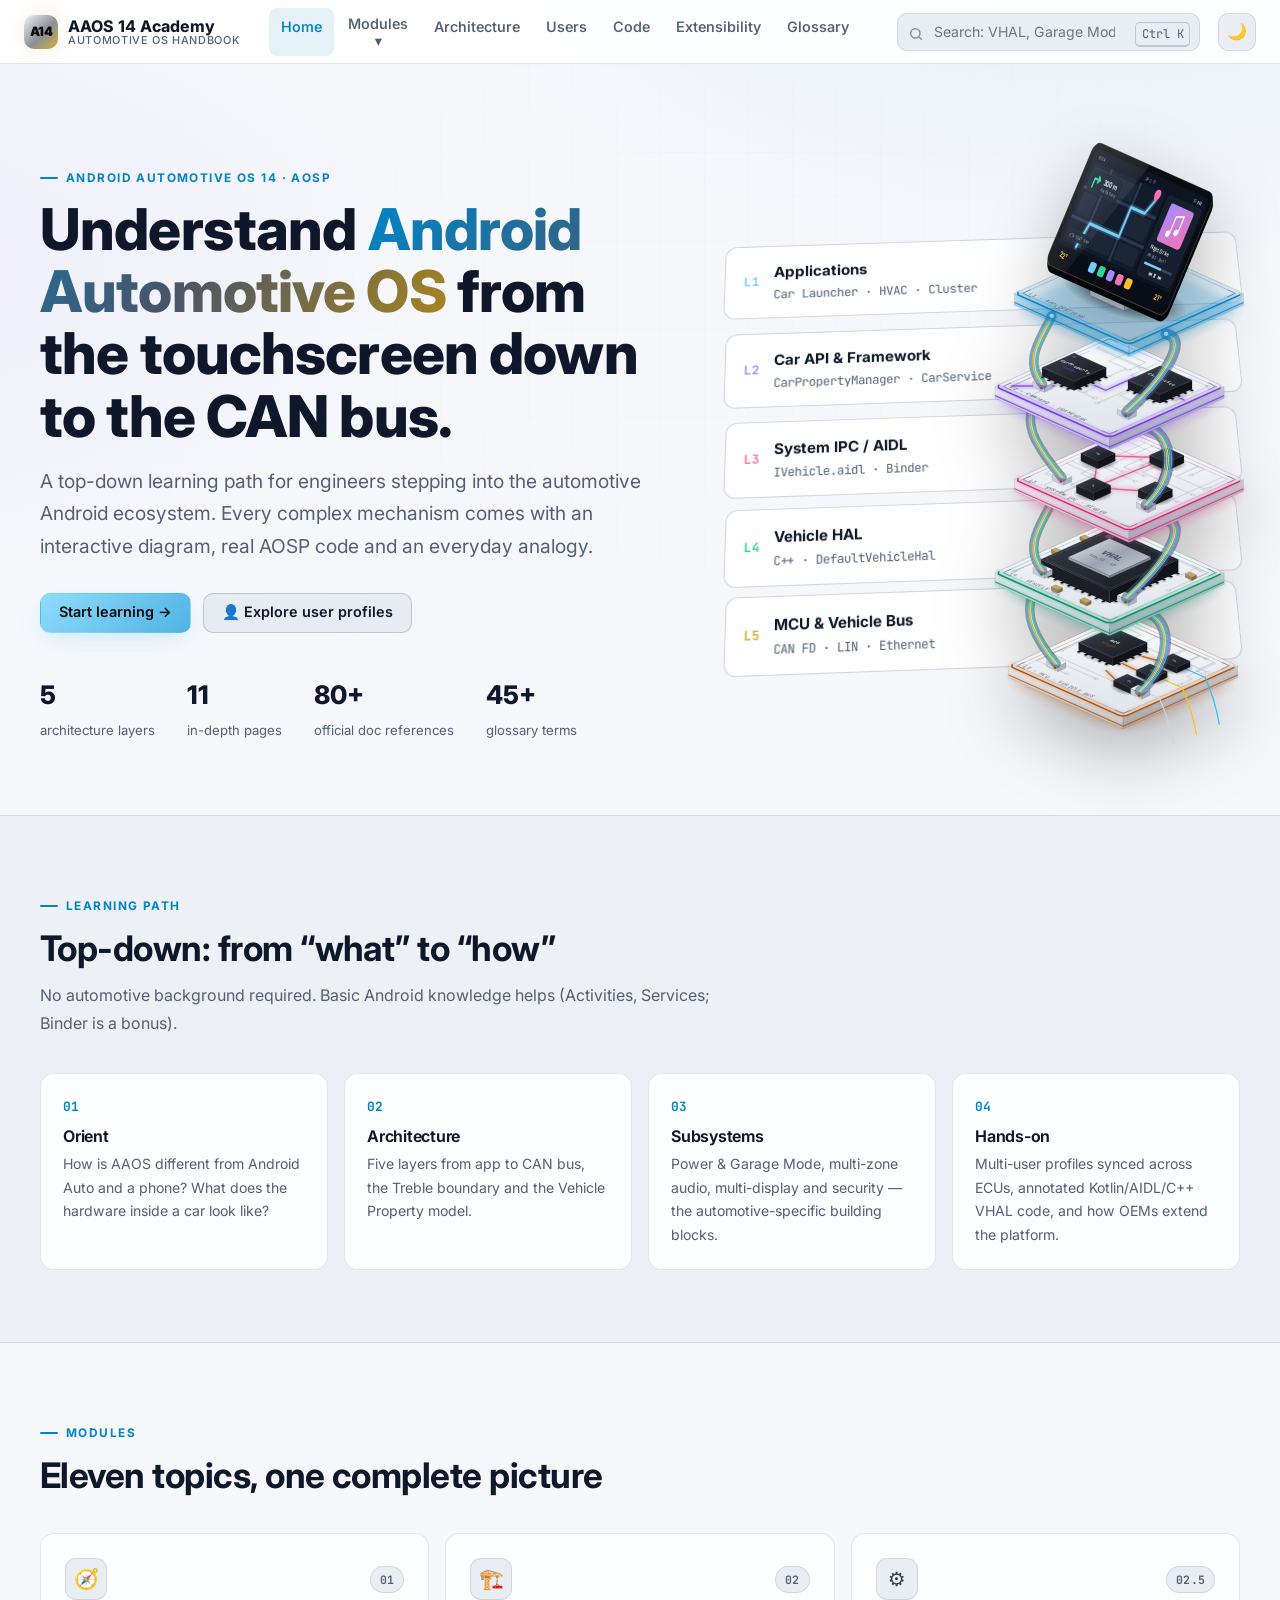
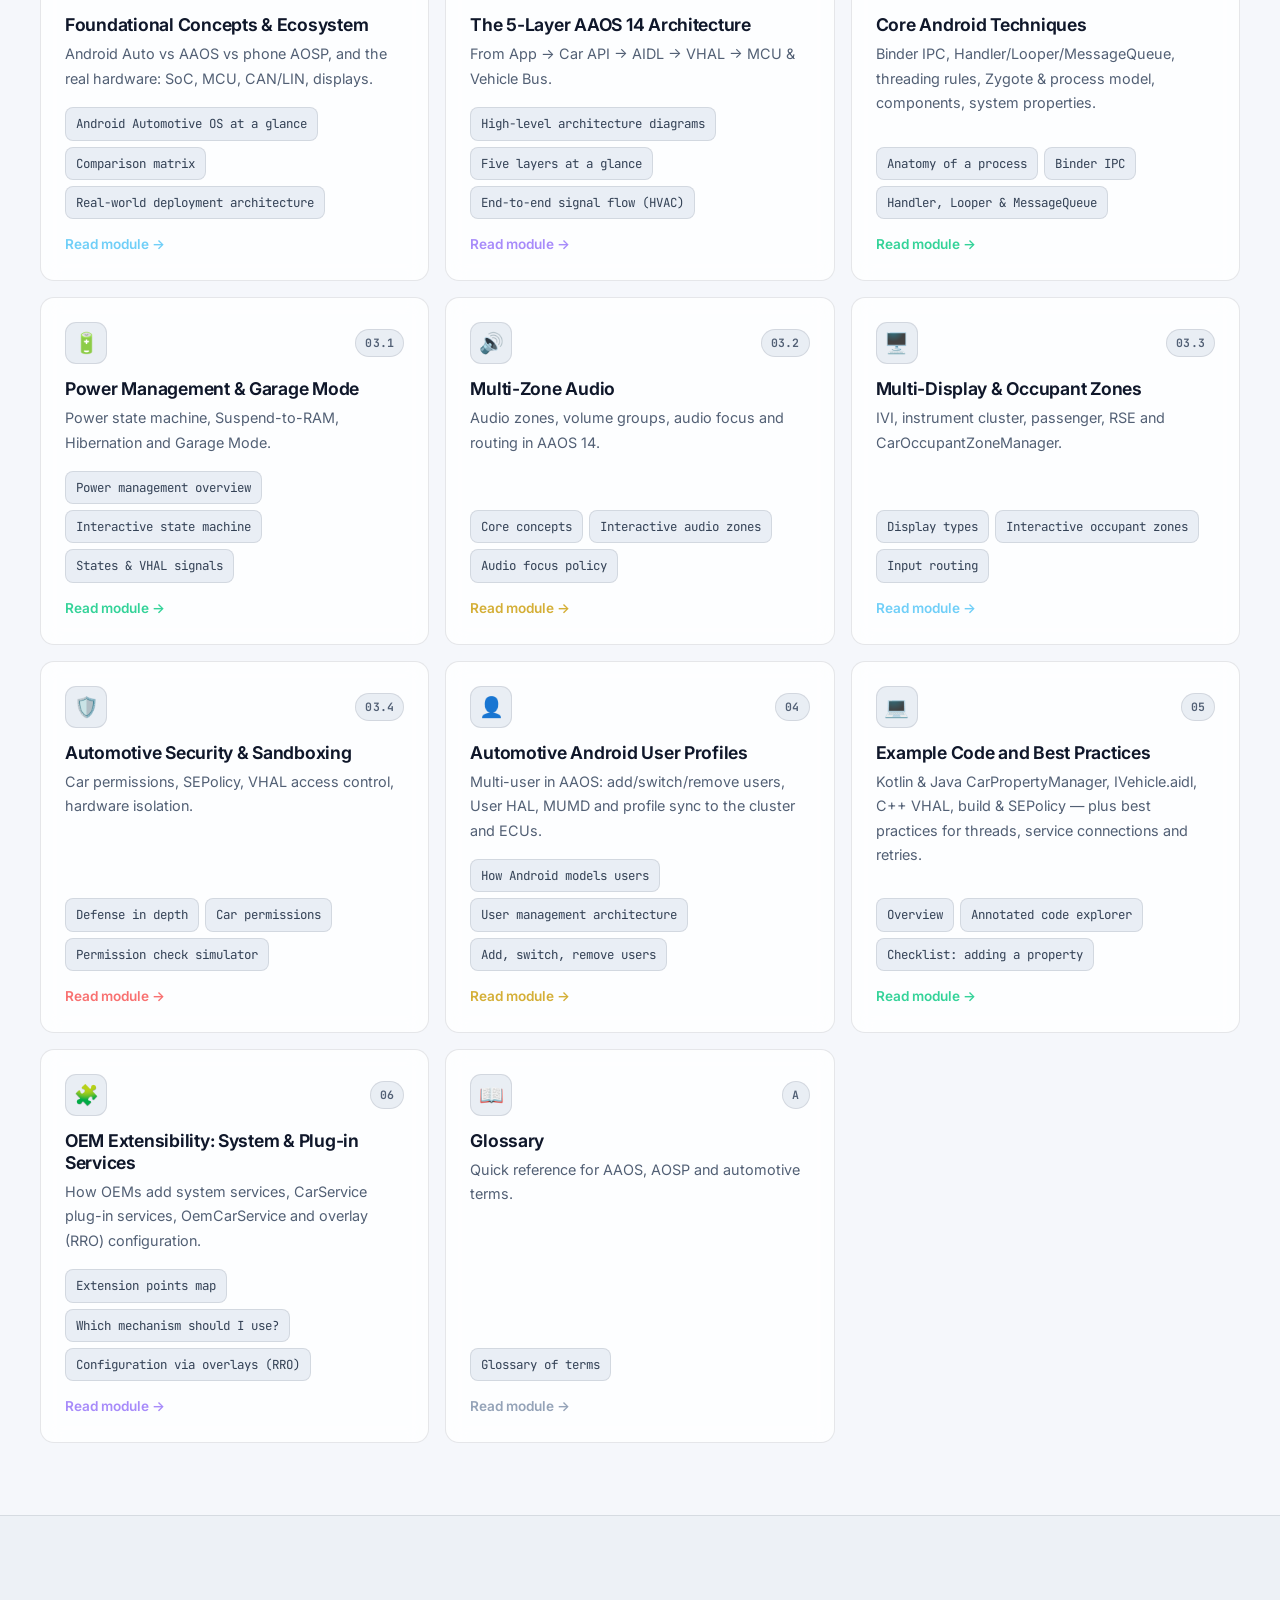
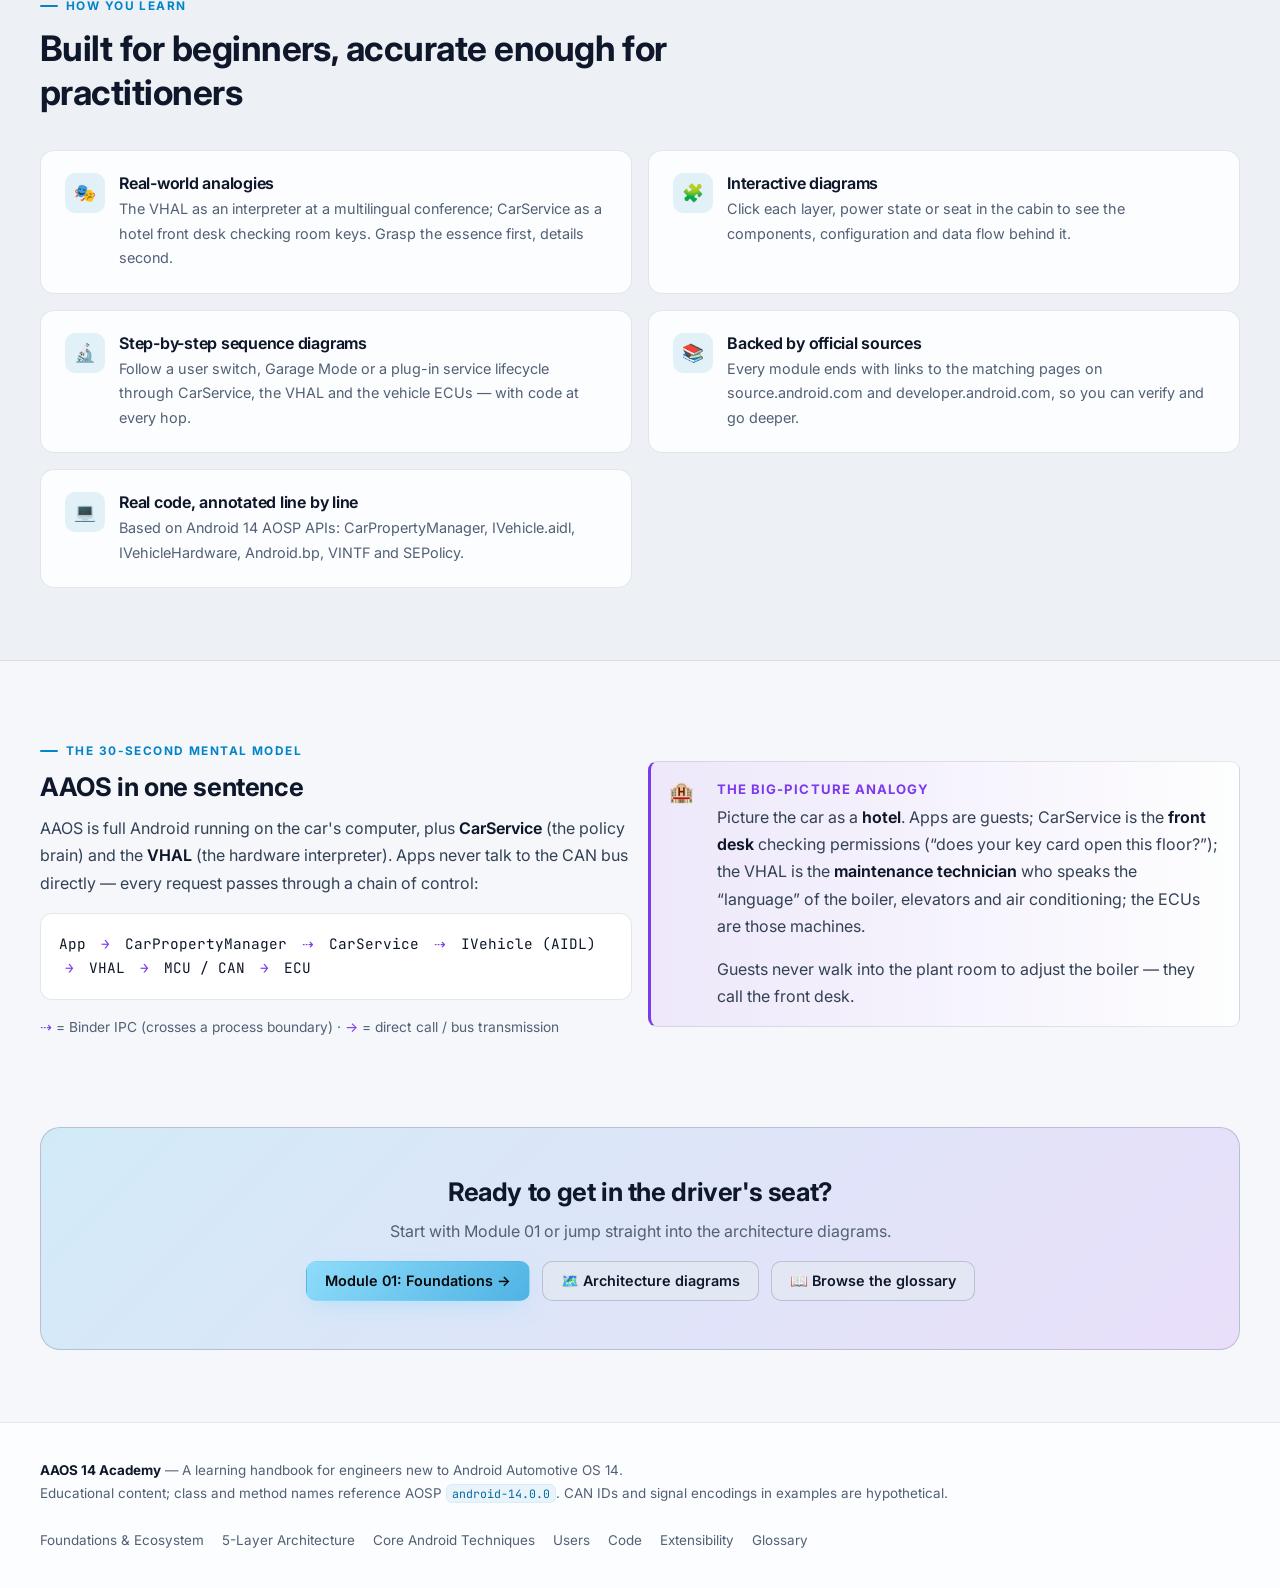
==== commit 83889dab: "Make the hero illustration more realistic Brushed-metal slabs with a lit top, PCB traces and engrave" ====
--- a/aaos14-academy/index.html
+++ b/aaos14-academy/index.html
@@ -44,7 +44,19 @@
             <a class="hs-layer" style="color:#d4af37" href="architecture.html#explorer"><div><b>MCU & Vehicle Bus</b><small>CAN FD · LIN · Ethernet</small></div><span class="hs-n">L5</span></a>
           </div>
           <!-- Isometric illustration; generated, decorative only -->
-          <svg class="hero-art" viewBox="0 0 380 600" aria-hidden="true" focusable="false"><defs><linearGradient id="hv-art" x1="0" y1="0" x2="1" y2="1"><stop offset="0" stop-color="#a78bfa"/><stop offset="1" stop-color="#f472b6"/></linearGradient></defs><g class="hv-layer hv-l5"><g class="hv-slab"><polygon class="f-l" points="76.0,542.0 194.0,595.0 194.0,606.0 76.0,553.0"/><polygon class="f-r" points="312.0,542.0 194.0,595.0 194.0,606.0 312.0,553.0"/><polygon class="f-t" points="194.0,489.0 312.0,542.0 194.0,595.0 76.0,542.0"/></g><path class="hv-rim" d="M76.0,542.0 L194.0,595.0 L312.0,542.0"/><path class="hv-wire w1" d="M228.2,534.6 L255.9,547.0 L278.4,557.1"/><path class="hv-wire w2" d="M204.6,545.2 L232.3,557.6 L254.8,567.7"/><path class="hv-wire w3" d="M181.0,555.8 L208.8,568.2 L231.2,578.3"/><path class="hv-wire w2" d="M161.6,546.0 L123.2,563.2"/><g class="hv-chip"><polygon class="f-l" points="149.8,522.1 185.2,538.0 185.2,546.0 149.8,530.1"/><polygon class="f-r" points="220.6,522.1 185.2,538.0 185.2,546.0 220.6,530.1"/><polygon class="f-t" points="185.2,506.2 220.6,522.1 185.2,538.0 149.8,522.1"/></g><g class="hv-die"><polygon class="f-l" points="166.3,521.1 185.2,529.6 185.2,530.6 166.3,522.1"/><polygon class="f-r" points="204.0,521.1 185.2,529.6 185.2,530.6 204.0,522.1"/><polygon class="f-t" points="185.2,512.6 204.0,521.1 185.2,529.6 166.3,521.1"/></g><g class="hv-conn c1"><polygon class="f-l" points="232.9,536.1 247.7,542.7 247.7,549.7 232.9,543.1"/><polygon class="f-r" points="261.9,536.3 247.7,542.7 247.7,549.7 261.9,543.3"/><polygon class="f-t" points="247.1,529.7 261.9,536.3 247.7,542.7 232.9,536.1"/></g><g class="hv-conn c2"><polygon class="f-l" points="209.3,546.7 224.1,553.3 224.1,560.3 209.3,553.7"/><polygon class="f-r" points="238.2,546.9 224.1,553.3 224.1,560.3 238.2,553.9"/><polygon class="f-t" points="223.5,540.3 238.2,546.9 224.1,553.3 209.3,546.7"/></g><g class="hv-conn c3"><polygon class="f-l" points="185.7,557.3 200.5,563.9 200.5,570.9 185.7,564.3"/><polygon class="f-r" points="214.7,557.5 200.5,563.9 200.5,570.9 214.7,564.5"/><polygon class="f-t" points="199.9,550.9 214.7,557.5 200.5,563.9 185.7,557.3"/></g></g><g class="hv-l4"><line class="hv-riser" x1="195.9" y1="493.3" x2="209.9" y2="578.3"/><line class="hv-riser hv-flow" x1="195.9" y1="493.3" x2="209.9" y2="578.3"/><circle class="hv-dot" cx="209.9" cy="578.3" r="2.4"/><line class="hv-riser" x1="99.2" y1="464.2" x2="113.2" y2="549.2"/><line class="hv-riser hv-flow" x1="99.2" y1="464.2" x2="113.2" y2="549.2"/><circle class="hv-dot" cx="113.2" cy="549.2" r="2.4"/></g><g class="hv-layer hv-l4"><g class="hv-slab"><polygon class="f-l" points="62.0,446.0 180.0,499.0 180.0,510.0 62.0,457.0"/><polygon class="f-r" points="298.0,446.0 180.0,499.0 180.0,510.0 298.0,457.0"/><polygon class="f-t" points="180.0,393.0 298.0,446.0 180.0,499.0 62.0,446.0"/></g><path class="hv-rim" d="M62.0,446.0 L180.0,499.0 L298.0,446.0"/><line class="hv-trace" x1="113.9" y1="449.2" x2="99.8" y2="455.5"/><line class="hv-trace" x1="246.1" y1="449.2" x2="260.2" y2="455.5"/><line class="hv-trace" x1="187.1" y1="416.3" x2="201.2" y2="410.0"/><line class="hv-trace" x1="172.9" y1="416.3" x2="158.8" y2="410.0"/><line class="hv-trace" x1="123.8" y1="453.6" x2="109.6" y2="460.0"/><line class="hv-trace" x1="236.2" y1="453.6" x2="250.4" y2="460.0"/><line class="hv-trace" x1="196.9" y1="420.7" x2="211.1" y2="414.4"/><line class="hv-trace" x1="163.1" y1="420.7" x2="148.9" y2="414.4"/><line class="hv-trace" x1="133.6" y1="458.0" x2="119.4" y2="464.4"/><line class="hv-trace" x1="226.4" y1="458.0" x2="240.6" y2="464.4"/><line class="hv-trace" x1="206.7" y1="425.2" x2="220.9" y2="418.8"/><line class="hv-trace" x1="153.3" y1="425.2" x2="139.1" y2="418.8"/><line class="hv-trace" x1="143.4" y1="462.4" x2="129.3" y2="468.8"/><line class="hv-trace" x1="216.6" y1="462.4" x2="230.7" y2="468.8"/><line class="hv-trace" x1="216.6" y1="429.6" x2="230.7" y2="423.2"/><line class="hv-trace" x1="143.4" y1="429.6" x2="129.3" y2="423.2"/><line class="hv-trace" x1="153.3" y1="466.8" x2="139.1" y2="473.2"/><line class="hv-trace" x1="206.7" y1="466.8" x2="220.9" y2="473.2"/><line class="hv-trace" x1="226.4" y1="434.0" x2="240.6" y2="427.6"/><line class="hv-trace" x1="133.6" y1="434.0" x2="119.4" y2="427.6"/><line class="hv-trace" x1="163.1" y1="471.3" x2="148.9" y2="477.6"/><line class="hv-trace" x1="196.9" y1="471.3" x2="211.1" y2="477.6"/><line class="hv-trace" x1="236.2" y1="438.4" x2="250.4" y2="432.0"/><line class="hv-trace" x1="123.8" y1="438.4" x2="109.6" y2="432.0"/><line class="hv-trace" x1="172.9" y1="475.7" x2="158.8" y2="482.0"/><line class="hv-trace" x1="187.1" y1="475.7" x2="201.2" y2="482.0"/><line class="hv-trace" x1="246.1" y1="442.8" x2="260.2" y2="436.5"/><line class="hv-trace" x1="113.9" y1="442.8" x2="99.8" y2="436.5"/><g class="hv-chip big"><polygon class="f-l" points="106.8,432.0 180.0,464.9 180.0,478.9 106.8,446.0"/><polygon class="f-r" points="253.2,432.0 180.0,464.9 180.0,478.9 253.2,446.0"/><polygon class="f-t" points="180.0,399.1 253.2,432.0 180.0,464.9 106.8,432.0"/></g><g class="hv-die"><polygon class="f-l" points="137.5,430.0 180.0,449.1 180.0,451.1 137.5,432.0"/><polygon class="f-r" points="222.5,430.0 180.0,449.1 180.0,451.1 222.5,432.0"/><polygon class="f-t" points="180.0,410.9 222.5,430.0 180.0,449.1 137.5,430.0"/></g></g><g class="hv-l3"><line class="hv-riser" x1="215.9" y1="397.3" x2="195.9" y2="482.3"/><line class="hv-riser hv-flow" x1="215.9" y1="397.3" x2="195.9" y2="482.3"/><circle class="hv-dot" cx="195.9" cy="482.3" r="2.4"/><line class="hv-riser" x1="119.2" y1="368.2" x2="99.2" y2="453.2"/><line class="hv-riser hv-flow" x1="119.2" y1="368.2" x2="99.2" y2="453.2"/><circle class="hv-dot" cx="99.2" cy="453.2" r="2.4"/></g><g class="hv-layer hv-l3"><g class="hv-slab"><polygon class="f-l" points="82.0,350.0 200.0,403.0 200.0,414.0 82.0,361.0"/><polygon class="f-r" points="318.0,350.0 200.0,403.0 200.0,414.0 318.0,361.0"/><polygon class="f-t" points="200.0,297.0 318.0,350.0 200.0,403.0 82.0,350.0"/></g><path class="hv-rim" d="M82.0,350.0 L200.0,403.0 L318.0,350.0"/><line class="hv-trace hv-flow" x1="170.5" y1="331.4" x2="238.3" y2="335.4"/><line class="hv-trace hv-flow" x1="170.5" y1="331.4" x2="164.6" y2="363.2"/><line class="hv-trace hv-flow" x1="238.3" y1="335.4" x2="223.6" y2="368.6"/><line class="hv-trace hv-flow" x1="238.3" y1="335.4" x2="164.6" y2="363.2"/><line class="hv-trace hv-flow" x1="223.6" y1="368.6" x2="164.6" y2="363.2"/><g class="hv-node"><polygon class="f-l" points="156.3,322.4 170.5,328.8 170.5,337.8 156.3,331.4"/><polygon class="f-r" points="184.7,322.4 170.5,328.8 170.5,337.8 184.7,331.4"/><polygon class="f-t" points="170.5,316.1 184.7,322.4 170.5,328.8 156.3,322.4"/></g><circle class="hv-dot" cx="170.5" cy="322.4" r="2.2"/><g class="hv-node"><polygon class="f-l" points="224.2,326.4 238.3,332.8 238.3,341.8 224.2,335.4"/><polygon class="f-r" points="252.5,326.4 238.3,332.8 238.3,341.8 252.5,335.4"/><polygon class="f-t" points="238.3,320.1 252.5,326.4 238.3,332.8 224.2,326.4"/></g><circle class="hv-dot" cx="238.3" cy="326.4" r="2.2"/><g class="hv-node"><polygon class="f-l" points="209.4,359.6 223.6,365.9 223.6,374.9 209.4,368.6"/><polygon class="f-r" points="237.8,359.6 223.6,365.9 223.6,374.9 237.8,368.6"/><polygon class="f-t" points="223.6,353.2 237.8,359.6 223.6,365.9 209.4,359.6"/></g><circle class="hv-dot" cx="223.6" cy="359.6" r="2.2"/><g class="hv-node"><polygon class="f-l" points="150.4,354.2 164.6,360.6 164.6,369.6 150.4,363.2"/><polygon class="f-r" points="178.8,354.2 164.6,360.6 164.6,369.6 178.8,363.2"/><polygon class="f-t" points="164.6,347.9 178.8,354.2 164.6,360.6 150.4,354.2"/></g><circle class="hv-dot" cx="164.6" cy="354.2" r="2.2"/></g><g class="hv-l2"><line class="hv-riser" x1="195.9" y1="301.3" x2="215.9" y2="386.3"/><line class="hv-riser hv-flow" x1="195.9" y1="301.3" x2="215.9" y2="386.3"/><circle class="hv-dot" cx="215.9" cy="386.3" r="2.4"/><line class="hv-riser" x1="99.2" y1="272.2" x2="119.2" y2="357.2"/><line class="hv-riser hv-flow" x1="99.2" y1="272.2" x2="119.2" y2="357.2"/><circle class="hv-dot" cx="119.2" cy="357.2" r="2.4"/></g><g class="hv-layer hv-l2"><g class="hv-slab"><polygon class="f-l" points="62.0,254.0 180.0,307.0 180.0,318.0 62.0,265.0"/><polygon class="f-r" points="298.0,254.0 180.0,307.0 180.0,318.0 298.0,265.0"/><polygon class="f-t" points="180.0,201.0 298.0,254.0 180.0,307.0 62.0,254.0"/></g><path class="hv-rim" d="M62.0,254.0 L180.0,307.0 L298.0,254.0"/><path class="hv-trace" d="M147.6,244.7 L174.1,256.6 L203.6,243.4 L230.2,255.3"/><path class="hv-trace" d="M88.5,252.7 L129.8,252.7"/><g class="hv-chip"><polygon class="f-l" points="112.2,234.7 144.6,249.3 144.6,259.3 112.2,244.7"/><polygon class="f-r" points="177.1,234.7 144.6,249.3 144.6,259.3 177.1,244.7"/><polygon class="f-t" points="144.6,220.2 177.1,234.7 144.6,249.3 112.2,234.7"/></g><g class="hv-chip"><polygon class="f-l" points="197.7,246.6 230.2,261.2 230.2,271.2 197.7,256.6"/><polygon class="f-r" points="262.6,246.6 230.2,261.2 230.2,271.2 262.6,256.6"/><polygon class="f-t" points="230.2,232.1 262.6,246.6 230.2,261.2 197.7,246.6"/></g><g class="hv-die"><polygon class="f-l" points="127.5,233.7 144.6,241.4 144.6,242.4 127.5,234.7"/><polygon class="f-r" points="161.7,233.7 144.6,241.4 144.6,242.4 161.7,234.7"/><polygon class="f-t" points="144.6,226.0 161.7,233.7 144.6,241.4 127.5,233.7"/></g><g class="hv-die"><polygon class="f-l" points="213.0,245.6 230.2,253.3 230.2,254.3 213.0,246.6"/><polygon class="f-r" points="247.3,245.6 230.2,253.3 230.2,254.3 247.3,246.6"/><polygon class="f-t" points="230.2,238.0 247.3,245.6 230.2,253.3 213.0,245.6"/></g><circle class="hv-dot" cx="174.1" cy="256.6" r="2.6"/><circle class="hv-dot" cx="203.6" cy="243.4" r="2.6"/></g><g class="hv-l1"><line class="hv-riser" x1="215.9" y1="205.3" x2="195.9" y2="290.3"/><line class="hv-riser hv-flow" x1="215.9" y1="205.3" x2="195.9" y2="290.3"/><circle class="hv-dot" cx="195.9" cy="290.3" r="2.4"/><line class="hv-riser" x1="119.2" y1="176.2" x2="99.2" y2="261.2"/><line class="hv-riser hv-flow" x1="119.2" y1="176.2" x2="99.2" y2="261.2"/><circle class="hv-dot" cx="99.2" cy="261.2" r="2.4"/></g><g class="hv-layer hv-l1"><g class="hv-slab"><polygon class="f-l" points="82.0,158.0 200.0,211.0 200.0,222.0 82.0,169.0"/><polygon class="f-r" points="318.0,158.0 200.0,211.0 200.0,222.0 318.0,169.0"/><polygon class="f-t" points="200.0,105.0 318.0,158.0 200.0,211.0 82.0,158.0"/></g><path class="hv-rim" d="M82.0,158.0 L200.0,211.0 L318.0,158.0"/><g class="hv-dev"><polygon class="f-l" points="157.5,154.1 195.3,171.1 195.3,177.1 157.5,160.1"/><polygon class="f-r" points="215.9,161.8 195.3,171.1 195.3,177.1 215.9,167.8"/><polygon class="f-t" points="178.2,144.8 215.9,161.8 195.3,171.1 157.5,154.1"/></g><g transform="translate(0 6)"><g transform="matrix(0.5782 0.2597 -0.3933 0.9433 167.0 8.9)"><rect class="avn-back" x="-6" y="-6" width="212" height="132" rx="10"/></g></g><g transform="matrix(0.5782 0.2597 -0.3933 0.9433 167.0 8.9)"><rect class="avn-bezel" x="-6" y="-6" width="212" height="132" rx="10"/><rect class="avn-glass" x="0" y="0" width="200" height="120" rx="5"/><text class="avn-txt dim" x="8" y="9">10:24</text><text class="avn-txt dim" x="192" y="9" text-anchor="end">5G ▮▮▮</text><rect class="avn-map" x="4" y="13" width="128" height="86" rx="4"/><path class="avn-street" d="M4,40 H132 M4,72 H132 M36,13 V99 M88,13 V99 M4,92 L60,13 M70,99 L132,30"/><path class="avn-route" d="M30,94 L36,72 L88,72 L88,40 L112,40 L120,26"/><circle class="avn-pos" cx="30" cy="94" r="4.5"/><path class="avn-pin" d="M120,16 a5,5 0 0 1 5,5 c0,4 -5,9 -5,9 c0,0 -5,-5 -5,-9 a5,5 0 0 1 5,-5z"/><rect class="avn-card" x="9" y="18" width="50" height="22" rx="4"/><path class="avn-turn" d="M16,35 V27 H24 M21,24 L24,27 L21,30"/><text class="avn-txt big" x="30" y="32">300 m</text><rect class="avn-card" x="137" y="13" width="59" height="86" rx="4"/><rect class="avn-art" x="146" y="19" width="41" height="41" rx="4"/><path class="avn-note" d="M162,49 V30 L174,27 V45"/><circle class="avn-note-h" cx="159" cy="49" r="3.5"/><circle class="avn-note-h" cx="171" cy="45" r="3.5"/><text class="avn-txt" x="142" y="70">Night Drive</text><text class="avn-txt dim" x="142" y="78">Radio · FM 98.5</text><rect class="avn-bar" x="142" y="84" width="49" height="2.5" rx="1"/><rect class="avn-bar on" x="142" y="84" width="30" height="2.5" rx="1"/><text class="avn-txt" x="166.5" y="95" text-anchor="middle">⏮  ⏸  ⏭</text><rect class="avn-dock" x="0" y="103" width="200" height="17"/><text class="avn-txt temp" x="10" y="115">22°</text><text class="avn-txt temp" x="190" y="115" text-anchor="end">21°</text><rect class="avn-ico a1" x="62" y="106" width="11" height="11" rx="3"/><rect class="avn-ico a2" x="78" y="106" width="11" height="11" rx="3"/><rect class="avn-ico a3" x="94" y="106" width="11" height="11" rx="3"/><rect class="avn-ico a4" x="110" y="106" width="11" height="11" rx="3"/><rect class="avn-ico a5" x="126" y="106" width="11" height="11" rx="3"/></g></g></svg>
+          <svg class="hero-art" viewBox="0 0 380 600" aria-hidden="true" focusable="false"><defs>
+<linearGradient id="hv-g-slab-l" x1="0" y1="0" x2="0" y2="1"><stop offset="0" style="stop-color:var(--hv-side-a)"/><stop offset="1" style="stop-color:var(--hv-side-b)"/></linearGradient>
+<linearGradient id="hv-g-slab-r" x1="0" y1="0" x2="0" y2="1"><stop offset="0" style="stop-color:var(--hv-side-b)"/><stop offset="1" style="stop-color:var(--hv-side-c)"/></linearGradient>
+<linearGradient id="hv-g-glass" x1="0" y1="0" x2="1" y2="1"><stop offset="0" style="stop-color:var(--hv-glass-a)"/><stop offset="1" style="stop-color:var(--hv-glass-b)"/></linearGradient>
+<linearGradient id="hv-g-sheen" x1="0" y1="0" x2="1" y2="0.6"><stop offset="0" stop-color="#fff" stop-opacity="0.22"/><stop offset="0.35" stop-color="#fff" stop-opacity="0"/><stop offset="0.7" stop-color="#fff" stop-opacity="0"/><stop offset="1" stop-color="#fff" stop-opacity="0.08"/></linearGradient>
+<linearGradient id="hv-g-chip" x1="0" y1="0" x2="1" y2="1"><stop offset="0" stop-color="#3a3f4b"/><stop offset="1" stop-color="#15181e"/></linearGradient>
+<linearGradient id="hv-g-metal" x1="0" y1="0" x2="1" y2="1"><stop offset="0" stop-color="#e8ecf1"/><stop offset="0.5" stop-color="#9aa3af"/><stop offset="1" stop-color="#cfd5dd"/></linearGradient>
+<linearGradient id="hv-g-art" x1="0" y1="0" x2="1" y2="1"><stop offset="0" stop-color="#a78bfa"/><stop offset="1" stop-color="#f472b6"/></linearGradient>
+<linearGradient id="hv-g-reflect" x1="0" y1="0" x2="1" y2="1"><stop offset="0" stop-color="#fff" stop-opacity="0.16"/><stop offset="1" stop-color="#fff" stop-opacity="0"/></linearGradient>
+<radialGradient id="hv-g-ao"><stop offset="0.55" stop-color="#000" stop-opacity="0.4"/><stop offset="1" stop-color="#000" stop-opacity="0"/></radialGradient>
+<filter id="hv-blur" x="-40%" y="-40%" width="180%" height="180%"><feGaussianBlur stdDeviation="9"/></filter>
+<filter id="hv-glow" x="-50%" y="-50%" width="200%" height="200%"><feGaussianBlur stdDeviation="1.6" result="b"/><feMerge><feMergeNode in="b"/><feMergeNode in="SourceGraphic"/></feMerge></filter>
+</defs><g class="hv-layer hv-l5"><g transform="matrix(0.6195 0.2782 -0.6195 0.2782 194.00 502.35)"><rect class="hv-underglow" x="0" y="0" width="200" height="200" rx="40"/></g><g class="m-slab"><polygon class="f-l" points="76.0,542.0 194.0,595.0 194.0,607.0 76.0,554.0"/><polygon class="f-r" points="312.0,542.0 194.0,595.0 194.0,607.0 312.0,554.0"/></g><path class="hv-strip" d="M76.0,551.5 L194.0,604.5 L312.0,551.5"/><g transform="matrix(0.5900 0.2650 -0.5900 0.2650 194.00 489.00)"><rect class="hv-glass" x="0" y="0" width="200" height="200" rx="9"/><g class="hv-circuit"><path class="hv-pcb" d="M17,14 L17,43 L17,71 L17,125"/><circle class="hv-via" cx="17" cy="125" r="2.6"/><path class="hv-pcb" d="M73,14 L73,36 L73,64 L121,64"/><circle class="hv-via" cx="121" cy="64" r="2.6"/><path class="hv-pcb" d="M148,14 L148,39 L186,39 L186,39"/><circle class="hv-via" cx="186" cy="39" r="2.6"/><path class="hv-pcb" d="M14,114 L14,149 L47,149 L102,149"/><circle class="hv-via" cx="102" cy="149" r="2.6"/><path class="hv-pcb" d="M29,14 L62,14 L106,14 L159,14"/><circle class="hv-via" cx="159" cy="14" r="2.6"/><path class="hv-pcb" d="M126,14 L173,14 L173,46 L186,46"/><circle class="hv-via" cx="186" cy="46" r="2.6"/><path class="hv-pcb" d="M14,24 L55,24 L55,74 L55,114"/><circle class="hv-via" cx="55" cy="114" r="2.6"/><path class="hv-pcb" d="M14,38 L14,93 L14,147 L14,185"/><circle class="hv-via" cx="14" cy="185" r="2.6"/><path class="hv-pcb" d="M37,14 L95,14 L121,14 L121,52"/><circle class="hv-via" cx="121" cy="52" r="2.6"/><path class="hv-pcb" d="M92,14 L124,14 L124,62 L147,62"/><circle class="hv-via" cx="147" cy="62" r="2.6"/><path class="hv-pcb" d="M14,44 L74,44 L106,44 L136,44"/><circle class="hv-via" cx="136" cy="44" r="2.6"/><path class="hv-pcb" d="M52,14 L104,14 L147,14 L147,65"/><circle class="hv-via" cx="147" cy="65" r="2.6"/><path class="hv-pcb" d="M176,14 L176,65 L186,65 L186,86"/><circle class="hv-via" cx="186" cy="86" r="2.6"/><path class="hv-pcb" d="M14,139 L34,139 L91,139 L122,139"/><circle class="hv-via" cx="122" cy="139" r="2.6"/><path class="hv-pcb" d="M25,14 L25,73 L84,73 L84,105"/><circle class="hv-via" cx="84" cy="105" r="2.6"/><path class="hv-pcb" d="M14,61 L14,113 L14,165 L67,165"/><circle class="hv-via" cx="67" cy="165" r="2.6"/></g><rect class="hv-sheen" x="0" y="0" width="200" height="200" rx="9"/><rect class="hv-inner" x="7" y="7" width="186" height="186" rx="6"/><path class="hv-mark" d="M7,21 V7 H21"/><path class="hv-mark" d="M193,21 V7 H179"/><path class="hv-mark" d="M193,179 V193 H179"/><path class="hv-mark" d="M7,179 V193 H21"/><text class="hv-engrave" x="14" y="190">L5 · MCU · VEHICLE BUS</text></g><path class="hv-rim" d="M79.5,540.4 L79.5,543.6 L190.5,593.4 L197.5,593.4 L308.5,543.6"/><path class="hv-trace on" d="M210.5,531.5 L236.5,538.4"/><path class="hv-trace on" d="M192.8,539.5 L212.9,549.0"/><path class="hv-trace on" d="M176.3,546.9 L189.3,559.6"/><g transform="matrix(0.2360 0.1060 -0.2360 0.1060 183.38 504.93)"><rect class="hv-ao" x="0" y="0" width="200" height="200" rx="30"/></g><g class="m-leg"><polygon class="f-l" points="146.3,527.5 148.5,528.5 148.5,530.1 146.3,529.1"/><polygon class="f-r" points="152.6,526.6 148.5,528.5 148.5,530.1 152.6,528.2"/><polygon class="f-t" points="150.5,525.6 152.6,526.6 148.5,528.5 146.3,527.5"/></g><g class="m-leg"><polygon class="f-l" points="153.4,530.7 155.5,531.6 155.5,533.2 153.4,532.3"/><polygon class="f-r" points="159.7,529.8 155.5,531.6 155.5,533.2 159.7,531.4"/><polygon class="f-t" points="157.5,528.8 159.7,529.8 155.5,531.6 153.4,530.7"/></g><g class="m-leg"><polygon class="f-l" points="160.5,533.9 162.6,534.8 162.6,536.4 160.5,535.5"/><polygon class="f-r" points="166.7,533.0 162.6,534.8 162.6,536.4 166.7,534.6"/><polygon class="f-t" points="164.6,532.0 166.7,533.0 162.6,534.8 160.5,533.9"/></g><g class="m-leg"><polygon class="f-l" points="167.6,537.0 169.7,538.0 169.7,539.6 167.6,538.6"/><polygon class="f-r" points="173.8,536.1 169.7,538.0 169.7,539.6 173.8,537.7"/><polygon class="f-t" points="171.7,535.2 173.8,536.1 169.7,538.0 167.6,537.0"/></g><g class="m-leg"><polygon class="f-l" points="174.6,540.2 176.8,541.2 176.8,542.8 174.6,541.8"/><polygon class="f-r" points="180.9,539.3 176.8,541.2 176.8,542.8 180.9,540.9"/><polygon class="f-t" points="178.8,538.4 180.9,539.3 176.8,541.2 174.6,540.2"/></g><g class="m-leg"><polygon class="f-l" points="214.2,526.6 218.3,528.5 218.3,530.1 214.2,528.2"/><polygon class="f-r" points="220.4,527.5 218.3,528.5 218.3,530.1 220.4,529.1"/><polygon class="f-t" points="216.3,525.6 220.4,527.5 218.3,528.5 214.2,526.6"/></g><g class="m-leg"><polygon class="f-l" points="207.1,529.8 211.2,531.6 211.2,533.2 207.1,531.4"/><polygon class="f-r" points="213.4,530.7 211.2,531.6 211.2,533.2 213.4,532.3"/><polygon class="f-t" points="209.2,528.8 213.4,530.7 211.2,531.6 207.1,529.8"/></g><g class="m-leg"><polygon class="f-l" points="200.0,533.0 204.1,534.8 204.1,536.4 200.0,534.6"/><polygon class="f-r" points="206.3,533.9 204.1,534.8 204.1,536.4 206.3,535.5"/><polygon class="f-t" points="202.1,532.0 206.3,533.9 204.1,534.8 200.0,533.0"/></g><g class="m-leg"><polygon class="f-l" points="192.9,536.1 197.1,538.0 197.1,539.6 192.9,537.7"/><polygon class="f-r" points="199.2,537.0 197.1,538.0 197.1,539.6 199.2,538.6"/><polygon class="f-t" points="195.1,535.2 199.2,537.0 197.1,538.0 192.9,536.1"/></g><g class="m-leg"><polygon class="f-l" points="185.9,539.3 190.0,541.2 190.0,542.8 185.9,540.9"/><polygon class="f-r" points="192.1,540.2 190.0,541.2 190.0,542.8 192.1,541.8"/><polygon class="f-t" points="188.0,538.4 192.1,540.2 190.0,541.2 185.9,539.3"/></g><g class="m-chip"><polygon class="f-l" points="148.0,518.1 183.4,534.0 183.4,542.0 148.0,526.1"/><polygon class="f-r" points="218.8,518.1 183.4,534.0 183.4,542.0 218.8,526.1"/><polygon class="f-t" points="183.4,502.2 218.8,518.1 183.4,534.0 148.0,518.1"/></g><g transform="matrix(0.1770 0.0795 -0.1770 0.0795 183.38 502.23)"><rect class="hv-chip-hi" x="6" y="6" width="188" height="188" rx="10"/><circle class="hv-pin1" cx="26" cy="26" r="9"/><text class="hv-chip-txt" x="100" y="98" text-anchor="middle">MCU</text><text class="hv-chip-sub" x="100" y="134" text-anchor="middle">AUTOSAR</text></g><path class="hv-wire w1" d="M255.9,544.0 L278.4,554.1 Q288.4,575.9 293.1,602.3"/><g transform="matrix(0.1475 0.0663 -0.1298 0.0583 245.33 530.11)"><rect class="hv-ao" x="0" y="0" width="200" height="200" rx="30"/></g><g class="m-chip"><polygon class="f-l" points="231.2,535.8 248.9,543.7 248.9,549.7 231.2,541.8"/><polygon class="f-r" points="263.0,537.4 248.9,543.7 248.9,549.7 263.0,543.4"/><polygon class="f-t" points="245.3,529.4 263.0,537.4 248.9,543.7 231.2,535.8"/></g><g transform="matrix(0.0885 0.0398 -0.0708 0.0318 245.33 529.40)"><rect class="hv-chip-hi" x="6" y="6" width="188" height="188" rx="10"/><circle class="hv-pin1" cx="26" cy="26" r="9"/><text class="hv-chip-txt" x="100" y="112" text-anchor="middle">CAN</text></g><path class="hv-wire w2" d="M232.3,554.6 L254.8,564.7 Q264.8,586.5 269.5,612.9"/><g transform="matrix(0.1475 0.0663 -0.1298 0.0583 221.73 540.71)"><rect class="hv-ao" x="0" y="0" width="200" height="200" rx="30"/></g><g class="m-chip"><polygon class="f-l" points="207.6,546.4 225.3,554.3 225.3,560.3 207.6,552.4"/><polygon class="f-r" points="239.4,548.0 225.3,554.3 225.3,560.3 239.4,554.0"/><polygon class="f-t" points="221.7,540.0 239.4,548.0 225.3,554.3 207.6,546.4"/></g><g transform="matrix(0.0885 0.0398 -0.0708 0.0318 221.73 540.00)"><rect class="hv-chip-hi" x="6" y="6" width="188" height="188" rx="10"/><circle class="hv-pin1" cx="26" cy="26" r="9"/><text class="hv-chip-txt" x="100" y="112" text-anchor="middle">CAN</text></g><path class="hv-wire w3" d="M208.8,565.2 L231.2,575.3 Q241.2,597.0 245.9,623.5"/><g transform="matrix(0.1475 0.0663 -0.1298 0.0583 198.13 551.30)"><rect class="hv-ao" x="0" y="0" width="200" height="200" rx="30"/></g><g class="m-chip"><polygon class="f-l" points="184.0,557.0 201.7,564.9 201.7,570.9 184.0,563.0"/><polygon class="f-r" points="215.8,558.6 201.7,564.9 201.7,570.9 215.8,564.6"/><polygon class="f-t" points="198.1,550.6 215.8,558.6 201.7,564.9 184.0,557.0"/></g><g transform="matrix(0.0885 0.0398 -0.0708 0.0318 198.13 550.61)"><rect class="hv-chip-hi" x="6" y="6" width="188" height="188" rx="10"/><circle class="hv-pin1" cx="26" cy="26" r="9"/><text class="hv-chip-txt" x="100" y="112" text-anchor="middle">ETH</text></g><g class="m-plug"><polygon class="f-l" points="201.7,565.4 213.5,570.7 213.5,576.3 201.7,571.0"/><polygon class="f-r" points="221.7,567.0 213.5,570.7 213.5,576.3 221.7,572.6"/><polygon class="f-t" points="209.9,561.7 221.7,567.0 213.5,570.7 201.7,565.4"/></g><circle class="hv-led" cx="210.5" cy="572.4" r="1.3"/><g class="m-plug"><polygon class="f-l" points="114.9,537.1 126.7,542.4 126.7,548.0 114.9,542.7"/><polygon class="f-r" points="135.0,538.6 126.7,542.4 126.7,548.0 135.0,544.2"/><polygon class="f-t" points="123.2,533.4 135.0,538.6 126.7,542.4 114.9,537.1"/></g><circle class="hv-led" cx="123.8" cy="544.0" r="1.3"/></g><g class="hv-l4"><path class="hv-sheath" style="stroke-width:11.5px" d="M218.3,487.8 C244.3,493.8 245.7,538.2 211.7,568.2"/><path class="hv-wire w1" d="M214.9,487.8 C240.9,493.8 242.3,538.2 208.3,568.2"/><path class="hv-wire w2" d="M216.7,487.8 C242.7,493.8 244.0,538.2 210.0,568.2"/><path class="hv-wire w3" d="M218.3,487.8 C244.3,493.8 245.7,538.2 211.7,568.2"/><path class="hv-wire w4" d="M220.0,487.8 C246.0,493.8 247.4,538.2 213.4,568.2"/><path class="hv-wire w5" d="M221.8,487.8 C247.8,493.8 249.1,538.2 215.1,568.2"/><circle class="hv-pulse" r="2.2" style="offset-path:path('M218.3,487.8 C244.3,493.8 245.7,538.2 211.7,568.2');animation-duration:1.7s;animation-delay:0s"/><circle class="hv-pulse" r="2.2" style="offset-path:path('M218.3,487.8 C244.3,493.8 245.7,538.2 211.7,568.2');animation-duration:1.7s;animation-delay:-0.85s"/><path class="hv-sheath" style="stroke-width:9.8px" d="M100.3,469.2 C92.3,489.2 103.0,513.9 125.0,539.9"/><path class="hv-wire w1" d="M97.8,469.2 C89.8,489.2 100.4,513.9 122.4,539.9"/><path class="hv-wire w2" d="M99.5,469.2 C91.5,489.2 102.1,513.9 124.1,539.9"/><path class="hv-wire w3" d="M101.2,469.2 C93.2,489.2 103.8,513.9 125.8,539.9"/><path class="hv-wire w4" d="M102.9,469.2 C94.9,489.2 105.5,513.9 127.5,539.9"/><circle class="hv-pulse" r="2.2" style="offset-path:path('M100.3,469.2 C92.3,489.2 103.0,513.9 125.0,539.9');animation-duration:1.7s;animation-delay:0s"/><circle class="hv-pulse" r="2.2" style="offset-path:path('M100.3,469.2 C92.3,489.2 103.0,513.9 125.0,539.9');animation-duration:1.7s;animation-delay:-0.85s"/></g><g class="hv-layer hv-l4"><g transform="matrix(0.6195 0.2782 -0.6195 0.2782 180.00 406.35)"><rect class="hv-underglow" x="0" y="0" width="200" height="200" rx="40"/></g><g class="m-slab"><polygon class="f-l" points="62.0,446.0 180.0,499.0 180.0,511.0 62.0,458.0"/><polygon class="f-r" points="298.0,446.0 180.0,499.0 180.0,511.0 298.0,458.0"/></g><path class="hv-strip" d="M62.0,455.5 L180.0,508.5 L298.0,455.5"/><g transform="matrix(0.5900 0.2650 -0.5900 0.2650 180.00 393.00)"><rect class="hv-glass" x="0" y="0" width="200" height="200" rx="9"/><g class="hv-circuit"><path class="hv-pcb" d="M112,14 L142,14 L167,14 L167,43"/><circle class="hv-via" cx="167" cy="43" r="2.6"/><path class="hv-pcb" d="M14,17 L74,17 L127,17 L178,17"/><circle class="hv-via" cx="178" cy="17" r="2.6"/><path class="hv-pcb" d="M14,91 L14,116 L14,152 L14,182"/><circle class="hv-via" cx="14" cy="182" r="2.6"/><path class="hv-pcb" d="M97,14 L97,57 L97,79 L97,119"/><circle class="hv-via" cx="97" cy="119" r="2.6"/><path class="hv-pcb" d="M14,31 L72,31 L72,82 L72,119"/><circle class="hv-via" cx="72" cy="119" r="2.6"/><path class="hv-pcb" d="M157,14 L186,14 L186,43 L186,43"/><circle class="hv-via" cx="186" cy="43" r="2.6"/><path class="hv-pcb" d="M185,14 L186,14 L186,48 L186,83"/><circle class="hv-via" cx="186" cy="83" r="2.6"/><path class="hv-pcb" d="M35,14 L89,14 L89,59 L128,59"/><circle class="hv-via" cx="128" cy="59" r="2.6"/><path class="hv-pcb" d="M14,31 L54,31 L85,31 L85,78"/><circle class="hv-via" cx="85" cy="78" r="2.6"/><path class="hv-pcb" d="M14,77 L62,77 L62,125 L87,125"/><circle class="hv-via" cx="87" cy="125" r="2.6"/><path class="hv-pcb" d="M14,34 L14,78 L14,134 L14,179"/><circle class="hv-via" cx="14" cy="179" r="2.6"/><path class="hv-pcb" d="M14,86 L43,86 L67,86 L67,107"/><circle class="hv-via" cx="67" cy="107" r="2.6"/><path class="hv-pcb" d="M81,14 L81,60 L126,60 L126,97"/><circle class="hv-via" cx="126" cy="97" r="2.6"/><path class="hv-pcb" d="M14,111 L34,111 L55,111 L79,111"/><circle class="hv-via" cx="79" cy="111" r="2.6"/><path class="hv-pcb" d="M57,14 L57,71 L105,71 L128,71"/><circle class="hv-via" cx="128" cy="71" r="2.6"/><path class="hv-pcb" d="M42,14 L63,14 L63,65 L104,65"/><circle class="hv-via" cx="104" cy="65" r="2.6"/></g><rect class="hv-sheen" x="0" y="0" width="200" height="200" rx="9"/><rect class="hv-inner" x="7" y="7" width="186" height="186" rx="6"/><path class="hv-mark" d="M7,21 V7 H21"/><path class="hv-mark" d="M193,21 V7 H179"/><path class="hv-mark" d="M193,179 V193 H179"/><path class="hv-mark" d="M7,179 V193 H21"/><text class="hv-engrave" x="14" y="190">L4 · VEHICLE HAL</text></g><path class="hv-rim" d="M65.5,444.4 L65.5,447.6 L176.5,497.4 L183.5,497.4 L294.5,447.6"/><g class="m-cap"><polygon class="f-l" points="149.3,409.1 156.4,412.3 156.4,415.8 149.3,412.6"/><polygon class="f-r" points="161.1,410.2 156.4,412.3 156.4,415.8 161.1,413.7"/><polygon class="f-t" points="154.0,407.0 161.1,410.2 156.4,412.3 149.3,409.1"/></g><g class="m-cap"><polygon class="f-l" points="119.8,422.4 126.9,425.6 126.9,429.1 119.8,425.9"/><polygon class="f-r" points="131.6,423.4 126.9,425.6 126.9,429.1 131.6,426.9"/><polygon class="f-t" points="124.5,420.3 131.6,423.4 126.9,425.6 119.8,422.4"/></g><g class="m-cap"><polygon class="f-l" points="149.3,473.8 156.4,477.0 156.4,480.5 149.3,477.3"/><polygon class="f-r" points="161.1,474.9 156.4,477.0 156.4,480.5 161.1,478.4"/><polygon class="f-t" points="154.0,471.7 161.1,474.9 156.4,477.0 149.3,473.8"/></g><g class="m-cap"><polygon class="f-l" points="119.8,460.6 126.9,463.7 126.9,467.2 119.8,464.1"/><polygon class="f-r" points="131.6,461.6 126.9,463.7 126.9,467.2 131.6,465.1"/><polygon class="f-t" points="124.5,458.4 131.6,461.6 126.9,463.7 119.8,460.6"/></g><g class="m-cap"><polygon class="f-l" points="257.9,447.3 265.0,450.5 265.0,454.0 257.9,450.8"/><polygon class="f-r" points="269.7,448.4 265.0,450.5 265.0,454.0 269.7,451.9"/><polygon class="f-t" points="262.6,445.2 269.7,448.4 265.0,450.5 257.9,447.3"/></g><g transform="matrix(0.4130 0.1855 -0.4130 0.1855 180.00 408.40)"><rect class="hv-ao" x="0" y="0" width="200" height="200" rx="30"/></g><g class="m-leg"><polygon class="f-l" points="107.5,446.9 109.7,447.8 109.7,449.4 107.5,448.5"/><polygon class="f-r" points="113.8,446.0 109.7,447.8 109.7,449.4 113.8,447.6"/><polygon class="f-t" points="111.7,445.0 113.8,446.0 109.7,447.8 107.5,446.9"/></g><g class="m-leg"><polygon class="f-l" points="114.6,450.0 116.8,451.0 116.8,452.6 114.6,451.6"/><polygon class="f-r" points="120.9,449.1 116.8,451.0 116.8,452.6 120.9,450.7"/><polygon class="f-t" points="118.8,448.2 120.9,449.1 116.8,451.0 114.6,450.0"/></g><g class="m-leg"><polygon class="f-l" points="121.7,453.2 123.8,454.2 123.8,455.8 121.7,454.8"/><polygon class="f-r" points="128.0,452.3 123.8,454.2 123.8,455.8 128.0,453.9"/><polygon class="f-t" points="125.8,451.4 128.0,452.3 123.8,454.2 121.7,453.2"/></g><g class="m-leg"><polygon class="f-l" points="128.8,456.4 130.9,457.4 130.9,459.0 128.8,458.0"/><polygon class="f-r" points="135.0,455.5 130.9,457.4 130.9,459.0 135.0,457.1"/><polygon class="f-t" points="132.9,454.6 135.0,455.5 130.9,457.4 128.8,456.4"/></g><g class="m-leg"><polygon class="f-l" points="135.9,459.6 138.0,460.5 138.0,462.1 135.9,461.2"/><polygon class="f-r" points="142.1,458.7 138.0,460.5 138.0,462.1 142.1,460.3"/><polygon class="f-t" points="140.0,457.7 142.1,458.7 138.0,460.5 135.9,459.6"/></g><g class="m-leg"><polygon class="f-l" points="142.9,462.8 145.1,463.7 145.1,465.3 142.9,464.4"/><polygon class="f-r" points="149.2,461.9 145.1,463.7 145.1,465.3 149.2,463.5"/><polygon class="f-t" points="147.1,460.9 149.2,461.9 145.1,463.7 142.9,462.8"/></g><g class="m-leg"><polygon class="f-l" points="150.0,465.9 152.2,466.9 152.2,468.5 150.0,467.5"/><polygon class="f-r" points="156.3,465.0 152.2,466.9 152.2,468.5 156.3,466.6"/><polygon class="f-t" points="154.2,464.1 156.3,465.0 152.2,466.9 150.0,465.9"/></g><g class="m-leg"><polygon class="f-l" points="157.1,469.1 159.2,470.1 159.2,471.7 157.1,470.7"/><polygon class="f-r" points="163.4,468.2 159.2,470.1 159.2,471.7 163.4,469.8"/><polygon class="f-t" points="161.2,467.3 163.4,468.2 159.2,470.1 157.1,469.1"/></g><g class="m-leg"><polygon class="f-l" points="164.2,472.3 166.3,473.3 166.3,474.9 164.2,473.9"/><polygon class="f-r" points="170.4,471.4 166.3,473.3 166.3,474.9 170.4,473.0"/><polygon class="f-t" points="168.3,470.5 170.4,471.4 166.3,473.3 164.2,472.3"/></g><g class="m-leg"><polygon class="f-l" points="171.3,475.5 173.4,476.4 173.4,478.0 171.3,477.1"/><polygon class="f-r" points="177.5,474.6 173.4,476.4 173.4,478.0 177.5,476.2"/><polygon class="f-t" points="175.4,473.6 177.5,474.6 173.4,476.4 171.3,475.5"/></g><g class="m-leg"><polygon class="f-l" points="246.2,446.0 250.3,447.8 250.3,449.4 246.2,447.6"/><polygon class="f-r" points="252.5,446.9 250.3,447.8 250.3,449.4 252.5,448.5"/><polygon class="f-t" points="248.3,445.0 252.5,446.9 250.3,447.8 246.2,446.0"/></g><g class="m-leg"><polygon class="f-l" points="239.1,449.1 243.2,451.0 243.2,452.6 239.1,450.7"/><polygon class="f-r" points="245.4,450.0 243.2,451.0 243.2,452.6 245.4,451.6"/><polygon class="f-t" points="241.2,448.2 245.4,450.0 243.2,451.0 239.1,449.1"/></g><g class="m-leg"><polygon class="f-l" points="232.0,452.3 236.2,454.2 236.2,455.8 232.0,453.9"/><polygon class="f-r" points="238.3,453.2 236.2,454.2 236.2,455.8 238.3,454.8"/><polygon class="f-t" points="234.2,451.4 238.3,453.2 236.2,454.2 232.0,452.3"/></g><g class="m-leg"><polygon class="f-l" points="225.0,455.5 229.1,457.4 229.1,459.0 225.0,457.1"/><polygon class="f-r" points="231.2,456.4 229.1,457.4 229.1,459.0 231.2,458.0"/><polygon class="f-t" points="227.1,454.6 231.2,456.4 229.1,457.4 225.0,455.5"/></g><g class="m-leg"><polygon class="f-l" points="217.9,458.7 222.0,460.5 222.0,462.1 217.9,460.3"/><polygon class="f-r" points="224.1,459.6 222.0,460.5 222.0,462.1 224.1,461.2"/><polygon class="f-t" points="220.0,457.7 224.1,459.6 222.0,460.5 217.9,458.7"/></g><g class="m-leg"><polygon class="f-l" points="210.8,461.9 214.9,463.7 214.9,465.3 210.8,463.5"/><polygon class="f-r" points="217.1,462.8 214.9,463.7 214.9,465.3 217.1,464.4"/><polygon class="f-t" points="212.9,460.9 217.1,462.8 214.9,463.7 210.8,461.9"/></g><g class="m-leg"><polygon class="f-l" points="203.7,465.0 207.8,466.9 207.8,468.5 203.7,466.6"/><polygon class="f-r" points="210.0,465.9 207.8,466.9 207.8,468.5 210.0,467.5"/><polygon class="f-t" points="205.8,464.1 210.0,465.9 207.8,466.9 203.7,465.0"/></g><g class="m-leg"><polygon class="f-l" points="196.6,468.2 200.8,470.1 200.8,471.7 196.6,469.8"/><polygon class="f-r" points="202.9,469.1 200.8,470.1 200.8,471.7 202.9,470.7"/><polygon class="f-t" points="198.8,467.3 202.9,469.1 200.8,470.1 196.6,468.2"/></g><g class="m-leg"><polygon class="f-l" points="189.6,471.4 193.7,473.3 193.7,474.9 189.6,473.0"/><polygon class="f-r" points="195.8,472.3 193.7,473.3 193.7,474.9 195.8,473.9"/><polygon class="f-t" points="191.7,470.5 195.8,472.3 193.7,473.3 189.6,471.4"/></g><g class="m-leg"><polygon class="f-l" points="182.5,474.6 186.6,476.4 186.6,478.0 182.5,476.2"/><polygon class="f-r" points="188.7,475.5 186.6,476.4 186.6,478.0 188.7,477.1"/><polygon class="f-t" points="184.6,473.6 188.7,475.5 186.6,476.4 182.5,474.6"/></g><g class="m-chip"><polygon class="f-l" points="109.2,432.5 180.0,464.3 180.0,477.3 109.2,445.5"/><polygon class="f-r" points="250.8,432.5 180.0,464.3 180.0,477.3 250.8,445.5"/><polygon class="f-t" points="180.0,400.7 250.8,432.5 180.0,464.3 109.2,432.5"/></g><g transform="matrix(0.3540 0.1590 -0.3540 0.1590 180.00 400.70)"><rect class="hv-chip-hi" x="6" y="6" width="188" height="188" rx="10"/><circle class="hv-pin1" cx="26" cy="26" r="9"/></g><g class="m-spreader"><polygon class="f-l" points="137.5,430.0 180.0,449.1 180.0,451.6 137.5,432.5"/><polygon class="f-r" points="222.5,430.0 180.0,449.1 180.0,451.6 222.5,432.5"/><polygon class="f-t" points="180.0,410.9 222.5,430.0 180.0,449.1 137.5,430.0"/></g><g transform="matrix(0.2124 0.0954 -0.2124 0.0954 180.00 410.92)"><text class="hv-etch" x="100" y="100" text-anchor="middle">VHAL</text><text class="hv-etch sm" x="100" y="138" text-anchor="middle">AIDL V2 · A14</text></g><g class="m-plug"><polygon class="f-l" points="187.7,469.4 199.5,474.7 199.5,480.3 187.7,475.0"/><polygon class="f-r" points="207.7,471.0 199.5,474.7 199.5,480.3 207.7,476.6"/><polygon class="f-t" points="195.9,465.7 207.7,471.0 199.5,474.7 187.7,469.4"/></g><circle class="hv-led" cx="196.5" cy="476.4" r="1.3"/><g class="m-plug"><polygon class="f-l" points="100.9,441.1 112.7,446.4 112.7,452.0 100.9,446.7"/><polygon class="f-r" points="121.0,442.6 112.7,446.4 112.7,452.0 121.0,448.2"/><polygon class="f-t" points="109.2,437.4 121.0,442.6 112.7,446.4 100.9,441.1"/></g><circle class="hv-led" cx="109.8" cy="448.0" r="1.3"/></g><g class="hv-l3"><path class="hv-sheath" style="stroke-width:11.5px" d="M238.3,391.8 C264.4,397.8 231.7,442.2 197.7,472.2"/><path class="hv-wire w1" d="M234.9,391.8 C261.0,397.8 228.3,442.2 194.3,472.2"/><path class="hv-wire w2" d="M236.7,391.8 C262.7,397.8 230.0,442.2 196.0,472.2"/><path class="hv-wire w3" d="M238.3,391.8 C264.4,397.8 231.7,442.2 197.7,472.2"/><path class="hv-wire w4" d="M240.0,391.8 C266.1,397.8 233.4,442.2 199.4,472.2"/><path class="hv-wire w5" d="M241.8,391.8 C267.8,397.8 235.1,442.2 201.1,472.2"/><circle class="hv-pulse" r="2.2" style="offset-path:path('M238.3,391.8 C264.4,397.8 231.7,442.2 197.7,472.2');animation-duration:1.7s;animation-delay:0s"/><circle class="hv-pulse" r="2.2" style="offset-path:path('M238.3,391.8 C264.4,397.8 231.7,442.2 197.7,472.2');animation-duration:1.7s;animation-delay:-0.85s"/><path class="hv-sheath" style="stroke-width:9.8px" d="M120.3,373.2 C112.3,393.2 89.0,417.9 111.0,443.9"/><path class="hv-wire w1" d="M117.8,373.2 C109.8,393.2 86.4,417.9 108.4,443.9"/><path class="hv-wire w2" d="M119.5,373.2 C111.5,393.2 88.1,417.9 110.1,443.9"/><path class="hv-wire w3" d="M121.2,373.2 C113.2,393.2 89.8,417.9 111.8,443.9"/><path class="hv-wire w4" d="M122.9,373.2 C114.9,393.2 91.5,417.9 113.5,443.9"/><circle class="hv-pulse" r="2.2" style="offset-path:path('M120.3,373.2 C112.3,393.2 89.0,417.9 111.0,443.9');animation-duration:1.7s;animation-delay:0s"/><circle class="hv-pulse" r="2.2" style="offset-path:path('M120.3,373.2 C112.3,393.2 89.0,417.9 111.0,443.9');animation-duration:1.7s;animation-delay:-0.85s"/></g><g class="hv-layer hv-l3"><g transform="matrix(0.6195 0.2782 -0.6195 0.2782 200.00 310.35)"><rect class="hv-underglow" x="0" y="0" width="200" height="200" rx="40"/></g><g class="m-slab"><polygon class="f-l" points="82.0,350.0 200.0,403.0 200.0,415.0 82.0,362.0"/><polygon class="f-r" points="318.0,350.0 200.0,403.0 200.0,415.0 318.0,362.0"/></g><path class="hv-strip" d="M82.0,359.5 L200.0,412.5 L318.0,359.5"/><g transform="matrix(0.5900 0.2650 -0.5900 0.2650 200.00 297.00)"><rect class="hv-glass" x="0" y="0" width="200" height="200" rx="9"/><g class="hv-circuit"><path class="hv-pcb" d="M14,120 L14,158 L68,158 L68,185"/><circle class="hv-via" cx="68" cy="185" r="2.6"/><path class="hv-pcb" d="M14,77 L14,123 L66,123 L66,183"/><circle class="hv-via" cx="66" cy="183" r="2.6"/><path class="hv-pcb" d="M116,14 L148,14 L186,14 L186,47"/><circle class="hv-via" cx="186" cy="47" r="2.6"/><path class="hv-pcb" d="M98,14 L98,74 L144,74 L186,74"/><circle class="hv-via" cx="186" cy="74" r="2.6"/><path class="hv-pcb" d="M177,14 L177,60 L177,101 L186,101"/><circle class="hv-via" cx="186" cy="101" r="2.6"/><path class="hv-pcb" d="M14,27 L64,27 L84,27 L84,62"/><circle class="hv-via" cx="84" cy="62" r="2.6"/><path class="hv-pcb" d="M43,14 L43,67 L43,90 L80,90"/><circle class="hv-via" cx="80" cy="90" r="2.6"/><path class="hv-pcb" d="M63,14 L102,14 L102,54 L128,54"/><circle class="hv-via" cx="128" cy="54" r="2.6"/><path class="hv-pcb" d="M14,162 L37,162 L37,186 L74,186"/><circle class="hv-via" cx="74" cy="186" r="2.6"/><path class="hv-pcb" d="M135,14 L135,53 L186,53 L186,53"/><circle class="hv-via" cx="186" cy="53" r="2.6"/><path class="hv-pcb" d="M14,49 L71,49 L71,80 L107,80"/><circle class="hv-via" cx="107" cy="80" r="2.6"/><path class="hv-pcb" d="M52,14 L106,14 L146,14 L146,37"/><circle class="hv-via" cx="146" cy="37" r="2.6"/><path class="hv-pcb" d="M55,14 L55,53 L55,98 L109,98"/><circle class="hv-via" cx="109" cy="98" r="2.6"/><path class="hv-pcb" d="M35,14 L71,14 L71,52 L122,52"/><circle class="hv-via" cx="122" cy="52" r="2.6"/><path class="hv-pcb" d="M14,114 L60,114 L60,162 L109,162"/><circle class="hv-via" cx="109" cy="162" r="2.6"/><path class="hv-pcb" d="M14,72 L46,72 L46,130 L102,130"/><circle class="hv-via" cx="102" cy="130" r="2.6"/></g><rect class="hv-sheen" x="0" y="0" width="200" height="200" rx="9"/><rect class="hv-inner" x="7" y="7" width="186" height="186" rx="6"/><path class="hv-mark" d="M7,21 V7 H21"/><path class="hv-mark" d="M193,21 V7 H179"/><path class="hv-mark" d="M193,179 V193 H179"/><path class="hv-mark" d="M7,179 V193 H21"/><text class="hv-engrave" x="14" y="190">L3 · SYSTEM IPC · BINDER</text></g><path class="hv-rim" d="M85.5,348.4 L85.5,351.6 L196.5,401.4 L203.5,401.4 L314.5,351.6"/><path class="hv-beam" d="M168.1,325.4 L238.9,327.6"/><circle class="hv-pulse sm" r="2.2" style="offset-path:path('M168.1,325.4 L238.9,327.6');animation-duration:1.8s;animation-delay:-0.4s"/><path class="hv-beam" d="M238.9,327.6 L227.1,362.6"/><circle class="hv-pulse sm" r="2.2" style="offset-path:path('M238.9,327.6 L227.1,362.6');animation-duration:2.1s;animation-delay:-0.8s"/><path class="hv-beam" d="M227.1,362.6 L163.4,358.3"/><circle class="hv-pulse sm" r="2.2" style="offset-path:path('M227.1,362.6 L163.4,358.3');animation-duration:2.4s;animation-delay:-1.2000000000000002s"/><path class="hv-beam" d="M163.4,358.3 L168.1,325.4"/><circle class="hv-pulse sm" r="2.2" style="offset-path:path('M163.4,358.3 L168.1,325.4');animation-duration:2.7s;animation-delay:-0.0s"/><path class="hv-beam" d="M238.9,327.6 L163.4,358.3"/><circle class="hv-pulse sm" r="2.2" style="offset-path:path('M238.9,327.6 L163.4,358.3');animation-duration:2.1s;animation-delay:-1.2000000000000002s"/><g transform="matrix(0.1475 0.0663 -0.1475 0.0662 168.14 317.70)"><rect class="hv-ao" x="0" y="0" width="200" height="200" rx="30"/></g><g class="m-chip"><polygon class="f-l" points="150.4,322.9 168.1,330.9 168.1,338.9 150.4,330.9"/><polygon class="f-r" points="185.8,322.9 168.1,330.9 168.1,338.9 185.8,330.9"/><polygon class="f-t" points="168.1,315.0 185.8,322.9 168.1,330.9 150.4,322.9"/></g><g transform="matrix(0.0885 0.0398 -0.0885 0.0398 168.14 315.00)"><rect class="hv-chip-hi" x="6" y="6" width="188" height="188" rx="10"/><circle class="hv-pin1" cx="26" cy="26" r="9"/><text class="hv-chip-txt" x="100" y="112" text-anchor="middle">app</text></g><g transform="matrix(0.1475 0.0663 -0.1475 0.0663 238.94 319.82)"><rect class="hv-ao" x="0" y="0" width="200" height="200" rx="30"/></g><g class="m-chip"><polygon class="f-l" points="221.2,325.1 238.9,333.0 238.9,341.0 221.2,333.1"/><polygon class="f-r" points="256.6,325.1 238.9,333.0 238.9,341.0 256.6,333.1"/><polygon class="f-t" points="238.9,317.1 256.6,325.1 238.9,333.0 221.2,325.1"/></g><g transform="matrix(0.0885 0.0398 -0.0885 0.0398 238.94 317.12)"><rect class="hv-chip-hi" x="6" y="6" width="188" height="188" rx="10"/><circle class="hv-pin1" cx="26" cy="26" r="9"/><text class="hv-chip-txt" x="100" y="112" text-anchor="middle">car</text></g><g transform="matrix(0.1475 0.0663 -0.1475 0.0663 227.14 354.80)"><rect class="hv-ao" x="0" y="0" width="200" height="200" rx="30"/></g><g class="m-chip"><polygon class="f-l" points="209.4,360.1 227.1,368.0 227.1,376.0 209.4,368.1"/><polygon class="f-r" points="244.8,360.1 227.1,368.0 227.1,376.0 244.8,368.1"/><polygon class="f-t" points="227.1,352.1 244.8,360.1 227.1,368.0 209.4,360.1"/></g><g transform="matrix(0.0885 0.0398 -0.0885 0.0398 227.14 352.10)"><rect class="hv-chip-hi" x="6" y="6" width="188" height="188" rx="10"/><circle class="hv-pin1" cx="26" cy="26" r="9"/><text class="hv-chip-txt" x="100" y="112" text-anchor="middle">hal</text></g><g transform="matrix(0.1475 0.0663 -0.1475 0.0663 163.42 350.56)"><rect class="hv-ao" x="0" y="0" width="200" height="200" rx="30"/></g><g class="m-chip"><polygon class="f-l" points="145.7,355.8 163.4,363.8 163.4,371.8 145.7,363.8"/><polygon class="f-r" points="181.1,355.8 163.4,363.8 163.4,371.8 181.1,363.8"/><polygon class="f-t" points="163.4,347.9 181.1,355.8 163.4,363.8 145.7,355.8"/></g><g transform="matrix(0.0885 0.0398 -0.0885 0.0398 163.42 347.86)"><rect class="hv-chip-hi" x="6" y="6" width="188" height="188" rx="10"/><circle class="hv-pin1" cx="26" cy="26" r="9"/><text class="hv-chip-txt" x="100" y="112" text-anchor="middle">sm</text></g><g class="m-plug"><polygon class="f-l" points="207.7,373.4 219.5,378.7 219.5,384.3 207.7,379.0"/><polygon class="f-r" points="227.7,375.0 219.5,378.7 219.5,384.3 227.7,380.6"/><polygon class="f-t" points="215.9,369.7 227.7,375.0 219.5,378.7 207.7,373.4"/></g><circle class="hv-led" cx="216.5" cy="380.4" r="1.3"/><g class="m-plug"><polygon class="f-l" points="120.9,345.1 132.7,350.4 132.7,356.0 120.9,350.7"/><polygon class="f-r" points="141.0,346.6 132.7,350.4 132.7,356.0 141.0,352.2"/><polygon class="f-t" points="129.2,341.4 141.0,346.6 132.7,350.4 120.9,345.1"/></g><circle class="hv-led" cx="129.8" cy="352.0" r="1.3"/></g><g class="hv-l2"><path class="hv-sheath" style="stroke-width:11.5px" d="M218.3,295.8 C244.3,301.8 251.7,346.2 217.7,376.2"/><path class="hv-wire w1" d="M214.9,295.8 C240.9,301.8 248.3,346.2 214.3,376.2"/><path class="hv-wire w2" d="M216.7,295.8 C242.7,301.8 250.0,346.2 216.0,376.2"/><path class="hv-wire w3" d="M218.3,295.8 C244.3,301.8 251.7,346.2 217.7,376.2"/><path class="hv-wire w4" d="M220.0,295.8 C246.0,301.8 253.4,346.2 219.4,376.2"/><path class="hv-wire w5" d="M221.8,295.8 C247.8,301.8 255.1,346.2 221.1,376.2"/><circle class="hv-pulse" r="2.2" style="offset-path:path('M218.3,295.8 C244.3,301.8 251.7,346.2 217.7,376.2');animation-duration:1.7s;animation-delay:0s"/><circle class="hv-pulse" r="2.2" style="offset-path:path('M218.3,295.8 C244.3,301.8 251.7,346.2 217.7,376.2');animation-duration:1.7s;animation-delay:-0.85s"/><path class="hv-sheath" style="stroke-width:9.8px" d="M100.3,277.2 C92.3,297.2 109.0,321.9 131.0,347.9"/><path class="hv-wire w1" d="M97.8,277.2 C89.8,297.2 106.4,321.9 128.4,347.9"/><path class="hv-wire w2" d="M99.5,277.2 C91.5,297.2 108.1,321.9 130.1,347.9"/><path class="hv-wire w3" d="M101.2,277.2 C93.2,297.2 109.8,321.9 131.8,347.9"/><path class="hv-wire w4" d="M102.9,277.2 C94.9,297.2 111.5,321.9 133.5,347.9"/><circle class="hv-pulse" r="2.2" style="offset-path:path('M100.3,277.2 C92.3,297.2 109.0,321.9 131.0,347.9');animation-duration:1.7s;animation-delay:0s"/><circle class="hv-pulse" r="2.2" style="offset-path:path('M100.3,277.2 C92.3,297.2 109.0,321.9 131.0,347.9');animation-duration:1.7s;animation-delay:-0.85s"/></g><g class="hv-layer hv-l2"><g transform="matrix(0.6195 0.2782 -0.6195 0.2782 180.00 214.35)"><rect class="hv-underglow" x="0" y="0" width="200" height="200" rx="40"/></g><g class="m-slab"><polygon class="f-l" points="62.0,254.0 180.0,307.0 180.0,319.0 62.0,266.0"/><polygon class="f-r" points="298.0,254.0 180.0,307.0 180.0,319.0 298.0,266.0"/></g><path class="hv-strip" d="M62.0,263.5 L180.0,316.5 L298.0,263.5"/><g transform="matrix(0.5900 0.2650 -0.5900 0.2650 180.00 201.00)"><rect class="hv-glass" x="0" y="0" width="200" height="200" rx="9"/><g class="hv-circuit"><path class="hv-pcb" d="M14,22 L34,22 L85,22 L85,52"/><circle class="hv-via" cx="85" cy="52" r="2.6"/><path class="hv-pcb" d="M14,147 L49,147 L49,186 L77,186"/><circle class="hv-via" cx="77" cy="186" r="2.6"/><path class="hv-pcb" d="M14,104 L50,104 L89,104 L89,132"/><circle class="hv-via" cx="89" cy="132" r="2.6"/><path class="hv-pcb" d="M14,75 L14,97 L14,132 L53,132"/><circle class="hv-via" cx="53" cy="132" r="2.6"/><path class="hv-pcb" d="M151,14 L186,14 L186,14 L186,14"/><circle class="hv-via" cx="186" cy="14" r="2.6"/><path class="hv-pcb" d="M97,14 L97,60 L119,60 L177,60"/><circle class="hv-via" cx="177" cy="60" r="2.6"/><path class="hv-pcb" d="M182,14 L186,14 L186,72 L186,72"/><circle class="hv-via" cx="186" cy="72" r="2.6"/><path class="hv-pcb" d="M127,14 L127,61 L127,109 L164,109"/><circle class="hv-via" cx="164" cy="109" r="2.6"/><path class="hv-pcb" d="M50,14 L50,51 L80,51 L80,82"/><circle class="hv-via" cx="80" cy="82" r="2.6"/><path class="hv-pcb" d="M14,136 L48,136 L70,136 L110,136"/><circle class="hv-via" cx="110" cy="136" r="2.6"/><path class="hv-pcb" d="M14,34 L71,34 L122,34 L122,69"/><circle class="hv-via" cx="122" cy="69" r="2.6"/><path class="hv-pcb" d="M14,83 L14,107 L63,107 L63,135"/><circle class="hv-via" cx="63" cy="135" r="2.6"/><path class="hv-pcb" d="M14,152 L14,186 L14,186 L60,186"/><circle class="hv-via" cx="60" cy="186" r="2.6"/><path class="hv-pcb" d="M14,14 L14,37 L43,37 L92,37"/><circle class="hv-via" cx="92" cy="37" r="2.6"/><path class="hv-pcb" d="M14,49 L14,101 L14,142 L14,186"/><circle class="hv-via" cx="14" cy="186" r="2.6"/><path class="hv-pcb" d="M122,14 L122,54 L122,86 L122,143"/><circle class="hv-via" cx="122" cy="143" r="2.6"/></g><rect class="hv-sheen" x="0" y="0" width="200" height="200" rx="9"/><rect class="hv-inner" x="7" y="7" width="186" height="186" rx="6"/><path class="hv-mark" d="M7,21 V7 H21"/><path class="hv-mark" d="M193,21 V7 H179"/><path class="hv-mark" d="M193,179 V193 H179"/><path class="hv-mark" d="M7,179 V193 H21"/><text class="hv-engrave" x="14" y="190">L2 · CAR API · FRAMEWORK</text></g><path class="hv-rim" d="M65.5,252.4 L65.5,255.6 L176.5,305.4 L183.5,305.4 L294.5,255.6"/><path class="hv-trace on" d="M161.1,251.5 L175.9,258.1 L205.4,244.9 L215.4,249.4"/><path class="hv-trace on" d="M79.7,253.6 L123.4,253.6"/><path class="hv-trace on" d="M246.7,263.4 L256.7,267.9"/><g transform="matrix(0.2242 0.1007 -0.2242 0.1007 143.42 223.29)"><rect class="hv-ao" x="0" y="0" width="200" height="200" rx="30"/></g><g class="m-leg"><polygon class="f-l" points="108.5,244.7 110.6,245.6 110.6,247.2 108.5,246.3"/><polygon class="f-r" points="114.7,243.8 110.6,245.6 110.6,247.2 114.7,245.4"/><polygon class="f-t" points="112.6,242.8 114.7,243.8 110.6,245.6 108.5,244.7"/></g><g class="m-leg"><polygon class="f-l" points="115.1,247.7 117.2,248.6 117.2,250.2 115.1,249.3"/><polygon class="f-r" points="121.4,246.8 117.2,248.6 117.2,250.2 121.4,248.4"/><polygon class="f-t" points="119.2,245.8 121.4,246.8 117.2,248.6 115.1,247.7"/></g><g class="m-leg"><polygon class="f-l" points="121.7,250.6 123.8,251.6 123.8,253.2 121.7,252.2"/><polygon class="f-r" points="128.0,249.7 123.8,251.6 123.8,253.2 128.0,251.3"/><polygon class="f-t" points="125.8,248.8 128.0,249.7 123.8,251.6 121.7,250.6"/></g><g class="m-leg"><polygon class="f-l" points="128.3,253.6 130.4,254.5 130.4,256.1 128.3,255.2"/><polygon class="f-r" points="134.6,252.7 130.4,254.5 130.4,256.1 134.6,254.3"/><polygon class="f-t" points="132.4,251.7 134.6,252.7 130.4,254.5 128.3,253.6"/></g><g class="m-leg"><polygon class="f-l" points="134.9,256.6 137.0,257.5 137.0,259.1 134.9,258.2"/><polygon class="f-r" points="141.2,255.7 137.0,257.5 137.0,259.1 141.2,257.3"/><polygon class="f-t" points="139.1,254.7 141.2,255.7 137.0,257.5 134.9,256.6"/></g><g class="m-leg"><polygon class="f-l" points="172.1,243.8 176.2,245.6 176.2,247.2 172.1,245.4"/><polygon class="f-r" points="178.3,244.7 176.2,245.6 176.2,247.2 178.3,246.3"/><polygon class="f-t" points="174.2,242.8 178.3,244.7 176.2,245.6 172.1,243.8"/></g><g class="m-leg"><polygon class="f-l" points="165.5,246.8 169.6,248.6 169.6,250.2 165.5,248.4"/><polygon class="f-r" points="171.7,247.7 169.6,248.6 169.6,250.2 171.7,249.3"/><polygon class="f-t" points="167.6,245.8 171.7,247.7 169.6,248.6 165.5,246.8"/></g><g class="m-leg"><polygon class="f-l" points="158.9,249.7 163.0,251.6 163.0,253.2 158.9,251.3"/><polygon class="f-r" points="165.1,250.6 163.0,251.6 163.0,253.2 165.1,252.2"/><polygon class="f-t" points="161.0,248.8 165.1,250.6 163.0,251.6 158.9,249.7"/></g><g class="m-leg"><polygon class="f-l" points="152.3,252.7 156.4,254.5 156.4,256.1 152.3,254.3"/><polygon class="f-r" points="158.5,253.6 156.4,254.5 156.4,256.1 158.5,255.2"/><polygon class="f-t" points="154.4,251.7 158.5,253.6 156.4,254.5 152.3,252.7"/></g><g class="m-leg"><polygon class="f-l" points="145.7,255.7 149.8,257.5 149.8,259.1 145.7,257.3"/><polygon class="f-r" points="151.9,256.6 149.8,257.5 149.8,259.1 151.9,258.2"/><polygon class="f-t" points="147.8,254.7 151.9,256.6 149.8,257.5 145.7,255.7"/></g><g class="m-chip"><polygon class="f-l" points="110.4,234.4 143.4,249.3 143.4,258.3 110.4,243.4"/><polygon class="f-r" points="176.5,234.4 143.4,249.3 143.4,258.3 176.5,243.4"/><polygon class="f-t" points="143.4,219.6 176.5,234.4 143.4,249.3 110.4,234.4"/></g><g transform="matrix(0.1652 0.0742 -0.1652 0.0742 143.42 219.59)"><rect class="hv-chip-hi" x="6" y="6" width="188" height="188" rx="10"/><circle class="hv-pin1" cx="26" cy="26" r="9"/><text class="hv-chip-txt" x="100" y="98" text-anchor="middle">CarProperty</text><text class="hv-chip-sub" x="100" y="134" text-anchor="middle">Manager</text></g><g transform="matrix(0.2242 0.1007 -0.2242 0.1007 231.92 236.54)"><rect class="hv-ao" x="0" y="0" width="200" height="200" rx="30"/></g><g class="m-leg"><polygon class="f-l" points="197.0,257.9 199.1,258.9 199.1,260.5 197.0,259.5"/><polygon class="f-r" points="203.2,257.0 199.1,258.9 199.1,260.5 203.2,258.6"/><polygon class="f-t" points="201.1,256.1 203.2,257.0 199.1,258.9 197.0,257.9"/></g><g class="m-leg"><polygon class="f-l" points="203.6,260.9 205.7,261.9 205.7,263.5 203.6,262.5"/><polygon class="f-r" points="209.9,260.0 205.7,261.9 205.7,263.5 209.9,261.6"/><polygon class="f-t" points="207.7,259.1 209.9,260.0 205.7,261.9 203.6,260.9"/></g><g class="m-leg"><polygon class="f-l" points="210.2,263.9 212.3,264.8 212.3,266.4 210.2,265.5"/><polygon class="f-r" points="216.5,263.0 212.3,264.8 212.3,266.4 216.5,264.6"/><polygon class="f-t" points="214.3,262.0 216.5,263.0 212.3,264.8 210.2,263.9"/></g><g class="m-leg"><polygon class="f-l" points="216.8,266.8 218.9,267.8 218.9,269.4 216.8,268.4"/><polygon class="f-r" points="223.1,265.9 218.9,267.8 218.9,269.4 223.1,267.5"/><polygon class="f-t" points="220.9,265.0 223.1,265.9 218.9,267.8 216.8,266.8"/></g><g class="m-leg"><polygon class="f-l" points="223.4,269.8 225.5,270.8 225.5,272.4 223.4,271.4"/><polygon class="f-r" points="229.7,268.9 225.5,270.8 225.5,272.4 229.7,270.5"/><polygon class="f-t" points="227.6,268.0 229.7,268.9 225.5,270.8 223.4,269.8"/></g><g class="m-leg"><polygon class="f-l" points="260.6,257.0 264.7,258.9 264.7,260.5 260.6,258.6"/><polygon class="f-r" points="266.8,257.9 264.7,258.9 264.7,260.5 266.8,259.5"/><polygon class="f-t" points="262.7,256.1 266.8,257.9 264.7,258.9 260.6,257.0"/></g><g class="m-leg"><polygon class="f-l" points="254.0,260.0 258.1,261.9 258.1,263.5 254.0,261.6"/><polygon class="f-r" points="260.2,260.9 258.1,261.9 258.1,263.5 260.2,262.5"/><polygon class="f-t" points="256.1,259.1 260.2,260.9 258.1,261.9 254.0,260.0"/></g><g class="m-leg"><polygon class="f-l" points="247.4,263.0 251.5,264.8 251.5,266.4 247.4,264.6"/><polygon class="f-r" points="253.6,263.9 251.5,264.8 251.5,266.4 253.6,265.5"/><polygon class="f-t" points="249.5,262.0 253.6,263.9 251.5,264.8 247.4,263.0"/></g><g class="m-leg"><polygon class="f-l" points="240.8,265.9 244.9,267.8 244.9,269.4 240.8,267.5"/><polygon class="f-r" points="247.0,266.8 244.9,267.8 244.9,269.4 247.0,268.4"/><polygon class="f-t" points="242.9,265.0 247.0,266.8 244.9,267.8 240.8,265.9"/></g><g class="m-leg"><polygon class="f-l" points="234.2,268.9 238.3,270.8 238.3,272.4 234.2,270.5"/><polygon class="f-r" points="240.4,269.8 238.3,270.8 238.3,272.4 240.4,271.4"/><polygon class="f-t" points="236.3,268.0 240.4,269.8 238.3,270.8 234.2,268.9"/></g><g class="m-chip"><polygon class="f-l" points="198.9,247.7 231.9,262.5 231.9,271.5 198.9,256.7"/><polygon class="f-r" points="265.0,247.7 231.9,262.5 231.9,271.5 265.0,256.7"/><polygon class="f-t" points="231.9,232.8 265.0,247.7 231.9,262.5 198.9,247.7"/></g><g transform="matrix(0.1652 0.0742 -0.1652 0.0742 231.92 232.84)"><rect class="hv-chip-hi" x="6" y="6" width="188" height="188" rx="10"/><circle class="hv-pin1" cx="26" cy="26" r="9"/><text class="hv-chip-txt" x="100" y="98" text-anchor="middle">CarService</text><text class="hv-chip-sub" x="100" y="134" text-anchor="middle">A14</text></g><g class="m-plug"><polygon class="f-l" points="187.7,277.4 199.5,282.7 199.5,288.3 187.7,283.0"/><polygon class="f-r" points="207.7,279.0 199.5,282.7 199.5,288.3 207.7,284.6"/><polygon class="f-t" points="195.9,273.7 207.7,279.0 199.5,282.7 187.7,277.4"/></g><circle class="hv-led" cx="196.5" cy="284.4" r="1.3"/><g class="m-plug"><polygon class="f-l" points="100.9,249.1 112.7,254.4 112.7,260.0 100.9,254.7"/><polygon class="f-r" points="121.0,250.6 112.7,254.4 112.7,260.0 121.0,256.2"/><polygon class="f-t" points="109.2,245.3 121.0,250.6 112.7,254.4 100.9,249.1"/></g><circle class="hv-led" cx="109.8" cy="256.0" r="1.3"/></g><g class="hv-l1"><path class="hv-sheath" style="stroke-width:11.5px" d="M238.3,199.8 C264.4,205.8 231.7,250.2 197.7,280.2"/><path class="hv-wire w1" d="M234.9,199.8 C261.0,205.8 228.3,250.2 194.3,280.2"/><path class="hv-wire w2" d="M236.7,199.8 C262.7,205.8 230.0,250.2 196.0,280.2"/><path class="hv-wire w3" d="M238.3,199.8 C264.4,205.8 231.7,250.2 197.7,280.2"/><path class="hv-wire w4" d="M240.0,199.8 C266.1,205.8 233.4,250.2 199.4,280.2"/><path class="hv-wire w5" d="M241.8,199.8 C267.8,205.8 235.1,250.2 201.1,280.2"/><circle class="hv-pulse" r="2.2" style="offset-path:path('M238.3,199.8 C264.4,205.8 231.7,250.2 197.7,280.2');animation-duration:1.7s;animation-delay:0s"/><circle class="hv-pulse" r="2.2" style="offset-path:path('M238.3,199.8 C264.4,205.8 231.7,250.2 197.7,280.2');animation-duration:1.7s;animation-delay:-0.85s"/><path class="hv-sheath" style="stroke-width:9.8px" d="M120.3,181.2 C112.3,201.2 89.0,225.9 111.0,251.9"/><path class="hv-wire w1" d="M117.8,181.2 C109.8,201.2 86.4,225.9 108.4,251.9"/><path class="hv-wire w2" d="M119.5,181.2 C111.5,201.2 88.1,225.9 110.1,251.9"/><path class="hv-wire w3" d="M121.2,181.2 C113.2,201.2 89.8,225.9 111.8,251.9"/><path class="hv-wire w4" d="M122.9,181.2 C114.9,201.2 91.5,225.9 113.5,251.9"/><circle class="hv-pulse" r="2.2" style="offset-path:path('M120.3,181.2 C112.3,201.2 89.0,225.9 111.0,251.9');animation-duration:1.7s;animation-delay:0s"/><circle class="hv-pulse" r="2.2" style="offset-path:path('M120.3,181.2 C112.3,201.2 89.0,225.9 111.0,251.9');animation-duration:1.7s;animation-delay:-0.85s"/></g><g class="hv-layer hv-l1"><g transform="matrix(0.6195 0.2782 -0.6195 0.2782 200.00 118.35)"><rect class="hv-underglow" x="0" y="0" width="200" height="200" rx="40"/></g><g class="m-slab"><polygon class="f-l" points="82.0,158.0 200.0,211.0 200.0,223.0 82.0,170.0"/><polygon class="f-r" points="318.0,158.0 200.0,211.0 200.0,223.0 318.0,170.0"/></g><path class="hv-strip" d="M82.0,167.5 L200.0,220.5 L318.0,167.5"/><g transform="matrix(0.5900 0.2650 -0.5900 0.2650 200.00 105.00)"><rect class="hv-glass" x="0" y="0" width="200" height="200" rx="9"/><g class="hv-circuit"><path class="hv-pcb" d="M74,14 L132,14 L186,14 L186,14"/><circle class="hv-via" cx="186" cy="14" r="2.6"/><path class="hv-pcb" d="M134,14 L184,14 L184,69 L186,69"/><circle class="hv-via" cx="186" cy="69" r="2.6"/><path class="hv-pcb" d="M52,14 L52,67 L72,67 L72,91"/><circle class="hv-via" cx="72" cy="91" r="2.6"/><path class="hv-pcb" d="M54,14 L75,14 L75,51 L119,51"/><circle class="hv-via" cx="119" cy="51" r="2.6"/><path class="hv-pcb" d="M14,115 L14,143 L14,169 L65,169"/><circle class="hv-via" cx="65" cy="169" r="2.6"/><path class="hv-pcb" d="M14,80 L14,119 L58,119 L58,173"/><circle class="hv-via" cx="58" cy="173" r="2.6"/><path class="hv-pcb" d="M163,14 L163,35 L163,93 L163,123"/><circle class="hv-via" cx="163" cy="123" r="2.6"/><path class="hv-pcb" d="M97,14 L97,47 L97,103 L124,103"/><circle class="hv-via" cx="124" cy="103" r="2.6"/><path class="hv-pcb" d="M14,137 L38,137 L67,137 L114,137"/><circle class="hv-via" cx="114" cy="137" r="2.6"/><path class="hv-pcb" d="M120,14 L120,36 L177,36 L186,36"/><circle class="hv-via" cx="186" cy="36" r="2.6"/><path class="hv-pcb" d="M143,14 L167,14 L186,14 L186,14"/><circle class="hv-via" cx="186" cy="14" r="2.6"/><path class="hv-pcb" d="M14,88 L36,88 L36,129 L64,129"/><circle class="hv-via" cx="64" cy="129" r="2.6"/><path class="hv-pcb" d="M14,110 L14,154 L14,186 L14,186"/><circle class="hv-via" cx="14" cy="186" r="2.6"/><path class="hv-pcb" d="M14,143 L49,143 L49,186 L49,186"/><circle class="hv-via" cx="49" cy="186" r="2.6"/><path class="hv-pcb" d="M14,154 L60,154 L60,186 L119,186"/><circle class="hv-via" cx="119" cy="186" r="2.6"/><path class="hv-pcb" d="M164,14 L186,14 L186,14 L186,56"/><circle class="hv-via" cx="186" cy="56" r="2.6"/></g><rect class="hv-sheen" x="0" y="0" width="200" height="200" rx="9"/><rect class="hv-inner" x="7" y="7" width="186" height="186" rx="6"/><path class="hv-mark" d="M7,21 V7 H21"/><path class="hv-mark" d="M193,21 V7 H179"/><path class="hv-mark" d="M193,179 V193 H179"/><path class="hv-mark" d="M7,179 V193 H21"/><text class="hv-engrave" x="14" y="190">L1 · APPLICATIONS</text></g><path class="hv-rim" d="M85.5,156.4 L85.5,159.6 L196.5,209.4 L203.5,209.4 L314.5,159.6"/><g transform="matrix(0.5782 0.2597 -0.2979 0.1338 167.55 120.64)"><rect class="hv-ao" x="0" y="0" width="200" height="200" rx="30"/></g><g class="m-metal"><polygon class="f-l" points="159.9,152.1 195.3,168.0 195.3,176.0 159.9,160.1"/><polygon class="f-r" points="211.8,160.6 195.3,168.0 195.3,176.0 211.8,168.6"/><polygon class="f-t" points="176.4,144.7 211.8,160.6 195.3,168.0 159.9,152.1"/></g><g transform="translate(0 7)"><g transform="matrix(0.5782 0.2597 -0.3933 0.9433 167.0 8.9)"><rect class="avn-back" x="-7" y="-7" width="214" height="134" rx="11"/></g></g><g transform="translate(0 5)"><g transform="matrix(0.5782 0.2597 -0.3933 0.9433 167.0 8.9)"><rect class="avn-back" x="-7" y="-7" width="214" height="134" rx="11"/></g></g><g transform="translate(0 3)"><g transform="matrix(0.5782 0.2597 -0.3933 0.9433 167.0 8.9)"><rect class="avn-back" x="-7" y="-7" width="214" height="134" rx="11"/></g></g><g transform="matrix(0.5782 0.2597 -0.3933 0.9433 167.0 8.9)"><rect class="avn-bezel" x="-7" y="-7" width="214" height="134" rx="11"/><rect class="avn-glass" x="0" y="0" width="200" height="120" rx="5"/><text class="avn-txt dim" x="8" y="9">10:24</text><text class="avn-txt dim" x="100" y="9" text-anchor="middle">24°C · D</text><text class="avn-txt dim" x="192" y="9" text-anchor="end">5G ▮▮▮</text><rect class="avn-map" x="4" y="13" width="128" height="86" rx="4"/><g class="avn-blocks"><rect x="8" y="17" width="24" height="19" rx="2"/><rect x="40" y="17" width="44" height="19" rx="2"/><rect x="92" y="44" width="36" height="24" rx="2"/><rect x="8" y="44" width="24" height="24" rx="2"/><rect x="40" y="76" width="44" height="19" rx="2"/><rect x="92" y="76" width="36" height="19" rx="2"/></g><path class="avn-road" d="M4,40 H132 M4,72 H132 M36,13 V99 M88,13 V99"/><path class="avn-route-glow" d="M30,99 L36,72 L88,72 L88,40 L112,40 L120,24"/><path class="avn-route" d="M30,99 L36,72 L88,72 L88,40 L112,40 L120,24"/><path class="avn-car" d="M30,86 l5,9 l-5,-3 l-5,3z"/><path class="avn-pin" d="M120,12 a5,5 0 0 1 5,5 c0,4 -5,9 -5,9 c0,0 -5,-5 -5,-9 a5,5 0 0 1 5,-5z"/><rect class="avn-card" x="9" y="18" width="54" height="24" rx="4"/><path class="avn-turn" d="M16,37 V28 H25 M22,25 L25,28 L22,31"/><text class="avn-txt big" x="31" y="31">300 m</text><text class="avn-txt dim" x="31" y="38">Hai Ba Trung</text><rect class="avn-card" x="9" y="84" width="40" height="11" rx="3"/><text class="avn-txt dim" x="13" y="91.5">ETA 10:41 · 8 km</text><rect class="avn-card" x="137" y="13" width="59" height="86" rx="4"/><rect class="avn-art" x="146" y="19" width="41" height="41" rx="4"/><path class="avn-note" d="M162,49 V30 L174,27 V45"/><circle class="avn-note-h" cx="159" cy="49" r="3.5"/><circle class="avn-note-h" cx="171" cy="45" r="3.5"/><text class="avn-txt" x="142" y="70">Night Drive</text><text class="avn-txt dim" x="142" y="78">FM 98.5 · Zone 1</text><rect class="avn-bar" x="142" y="84" width="49" height="2.5" rx="1"/><rect class="avn-bar on" x="142" y="84" width="30" height="2.5" rx="1"/><text class="avn-txt" x="166.5" y="95" text-anchor="middle">⏮  ⏸  ⏭</text><rect class="avn-dock" x="0" y="103" width="200" height="17"/><text class="avn-txt temp" x="10" y="115">22°</text><text class="avn-txt temp" x="190" y="115" text-anchor="end">21°</text><rect class="avn-ico a1" x="62" y="106" width="11" height="11" rx="3"/><rect class="avn-ico a2" x="78" y="106" width="11" height="11" rx="3"/><rect class="avn-ico a3" x="94" y="106" width="11" height="11" rx="3"/><rect class="avn-ico a4" x="110" y="106" width="11" height="11" rx="3"/><rect class="avn-ico a5" x="126" y="106" width="11" height="11" rx="3"/><path class="avn-reflect" d="M-7,-7 H90 L30,127 H-7 Z"/></g></g></svg>
         </div>
       </div>
     </section>
--- a/aaos14-academy/assets/css/main.css
+++ b/aaos14-academy/assets/css/main.css
@@ -1369,24 +1369,27 @@
 
 /* ------------------------------------------------ Landing hero illustration (isometric 5-layer stack) */
 :root {
-  --hv-top: #1d212b; --hv-left: #14171e; --hv-right: #0d0f14; --hv-edge: rgba(255, 255, 255, 0.12);
-  --hv-chip-top: #2a2f3b; --hv-chip-left: #1b1e26; --hv-chip-right: #121419;
-  --hv-trace: rgba(200, 205, 214, 0.28);
+  --hv-side-a: #2b303a; --hv-side-b: #1a1d24; --hv-side-c: #0f1115;
+  --hv-glass-a: #262b35; --hv-glass-b: #14171d; --hv-edge: rgba(255, 255, 255, 0.14);
+  --hv-pcb: rgba(112, 207, 248, 0.16); --hv-engrave: rgba(226, 232, 240, 0.42); --hv-mark: rgba(226, 232, 240, 0.35);
+  --hv-trace: rgba(200, 205, 214, 0.3); --hv-sheath: #0b0d11; --hv-plug: #1e222b;
   --hv-c1: #70cff8; --hv-c2: #a78bfa; --hv-c3: #f472b6; --hv-c4: #34d399; --hv-c5: #d4af37;
   --hv-glow: 0.55;
 }
 :root[data-theme="light"] {
-  --hv-top: #f8fafc; --hv-left: #dde3ea; --hv-right: #c6cfda; --hv-edge: rgba(15, 23, 42, 0.16);
-  --hv-chip-top: #3a414f; --hv-chip-left: #2a303b; --hv-chip-right: #1e232c;
-  --hv-trace: rgba(71, 85, 105, 0.35);
+  --hv-side-a: #eef1f5; --hv-side-b: #c9d0d9; --hv-side-c: #aab3be;
+  --hv-glass-a: #fbfcfd; --hv-glass-b: #dce2e9; --hv-edge: rgba(15, 23, 42, 0.18);
+  --hv-pcb: rgba(71, 85, 105, 0.16); --hv-engrave: rgba(51, 65, 85, 0.55); --hv-mark: rgba(51, 65, 85, 0.4);
+  --hv-trace: rgba(71, 85, 105, 0.35); --hv-sheath: #475569; --hv-plug: #f1f5f9;
   --hv-c1: #0284c7; --hv-c2: #7c3aed; --hv-c3: #db2777; --hv-c4: #059669; --hv-c5: #b45309;
   --hv-glow: 0.35;
 }
 @media (prefers-color-scheme: light) {
   :root:not([data-theme="dark"]) {
-    --hv-top: #f8fafc; --hv-left: #dde3ea; --hv-right: #c6cfda; --hv-edge: rgba(15, 23, 42, 0.16);
-    --hv-chip-top: #3a414f; --hv-chip-left: #2a303b; --hv-chip-right: #1e232c;
-    --hv-trace: rgba(71, 85, 105, 0.35);
+    --hv-side-a: #eef1f5; --hv-side-b: #c9d0d9; --hv-side-c: #aab3be;
+    --hv-glass-a: #fbfcfd; --hv-glass-b: #dce2e9; --hv-edge: rgba(15, 23, 42, 0.18);
+    --hv-pcb: rgba(71, 85, 105, 0.16); --hv-engrave: rgba(51, 65, 85, 0.55); --hv-mark: rgba(51, 65, 85, 0.4);
+    --hv-trace: rgba(71, 85, 105, 0.35); --hv-sheath: #475569; --hv-plug: #f1f5f9;
     --hv-c1: #0284c7; --hv-c2: #7c3aed; --hv-c3: #db2777; --hv-c4: #059669; --hv-c5: #b45309;
     --hv-glow: 0.35;
   }
@@ -1397,62 +1400,90 @@
 .hero-visual .hs-n { order: -1; }
 .hero-art {
   position: absolute; z-index: 2; right: -64px; top: -96px; height: calc(100% + 150px); width: auto;
-  pointer-events: none; overflow: visible; filter: drop-shadow(0 24px 30px rgba(0, 0, 0, 0.25));
+  pointer-events: none; overflow: visible; filter: drop-shadow(0 26px 34px rgba(0, 0, 0, 0.28));
 }
 .hero-art .hv-l1 { --c: var(--hv-c1); } .hero-art .hv-l2 { --c: var(--hv-c2); } .hero-art .hv-l3 { --c: var(--hv-c3); }
 .hero-art .hv-l4 { --c: var(--hv-c4); } .hero-art .hv-l5 { --c: var(--hv-c5); }
-.hero-art polygon { stroke: var(--hv-edge); stroke-width: 0.8; stroke-linejoin: round; }
-.hero-art .hv-slab .f-t, .hero-art .hv-dev .f-t { fill: var(--hv-top); }
-.hero-art .hv-slab .f-l, .hero-art .hv-dev .f-l { fill: var(--hv-left); }
-.hero-art .hv-slab .f-r, .hero-art .hv-dev .f-r { fill: var(--hv-right); }
-.hero-art .hv-rim { fill: none; stroke: var(--c); stroke-width: 1.6; opacity: 0.85; filter: drop-shadow(0 0 3px var(--c)); }
-.hero-art :is(.hv-chip, .hv-node) .f-t { fill: var(--hv-chip-top); }
-.hero-art :is(.hv-chip, .hv-node) .f-l { fill: var(--hv-chip-left); }
-.hero-art :is(.hv-chip, .hv-node) .f-r { fill: var(--hv-chip-right); }
-.hero-art .hv-die .f-t { fill: var(--c); opacity: 0.9; }
-.hero-art .hv-die .f-l, .hero-art .hv-die .f-r { fill: var(--c); opacity: 0.55; }
-.hero-art .hv-conn .f-t, .hero-art .hv-conn .f-l, .hero-art .hv-conn .f-r { fill: var(--c); }
-.hero-art .hv-conn .f-l { opacity: 0.75; } .hero-art .hv-conn .f-r { opacity: 0.55; }
-.hero-art .hv-conn.c2 { --c: var(--hv-c4); } .hero-art .hv-conn.c3 { --c: var(--hv-c1); }
+.hero-art polygon { stroke: var(--hv-edge); stroke-width: 0.6; stroke-linejoin: round; }
+/* slabs: brushed metal sides, a lit glass/aluminium top */
+.hero-art .m-slab .f-l { fill: url(#hv-g-slab-l); }
+.hero-art .m-slab .f-r { fill: url(#hv-g-slab-r); }
+.hero-art .hv-glass { fill: url(#hv-g-glass); stroke: var(--hv-edge); stroke-width: 1.4; }
+.hero-art .hv-sheen { fill: url(#hv-g-sheen); }
+.hero-art .hv-inner { fill: none; stroke: var(--c); stroke-opacity: 0.35; stroke-width: 1.2; }
+.hero-art .hv-mark { fill: none; stroke: var(--hv-mark); stroke-width: 2; }
+.hero-art .hv-engrave { font: 700 9px var(--mono); letter-spacing: 0.08em; fill: var(--hv-engrave); }
+.hero-art .hv-pcb { fill: none; stroke: var(--hv-pcb); stroke-width: 2.4; stroke-linejoin: round; }
+.hero-art .hv-via { fill: none; stroke: var(--hv-pcb); stroke-width: 1.6; }
+.hero-art .hv-rim { fill: none; stroke: var(--c); stroke-width: 1.5; filter: drop-shadow(0 0 3px var(--c)); }
+.hero-art .hv-strip { fill: none; stroke: var(--c); stroke-width: 1.2; opacity: 0.8; filter: drop-shadow(0 0 2px var(--c)); }
+.hero-art .hv-underglow { fill: var(--c); opacity: calc(var(--hv-glow) * 0.55); filter: url(#hv-blur); }
+.hero-art .hv-ao { fill: url(#hv-g-ao); }
+/* L1 is a frosted glass plate, like a display cover glass */
+.hero-art .hv-l1 .hv-glass { fill: var(--c); fill-opacity: 0.1; }
+.hero-art .hv-l1 .m-slab .f-l, .hero-art .hv-l1 .m-slab .f-r { fill: var(--c); fill-opacity: 0.18; }
+.hero-art .hv-l1 .hv-circuit { display: none; }
+/* components */
+.hero-art .m-chip .f-t { fill: url(#hv-g-chip); }
+.hero-art .m-chip .f-l { fill: #1b1e25; } .hero-art .m-chip .f-r { fill: #111318; }
+.hero-art .hv-chip-hi { fill: none; stroke: rgba(255, 255, 255, 0.1); stroke-width: 3; }
+.hero-art .hv-pin1 { fill: rgba(255, 255, 255, 0.18); }
+.hero-art .hv-chip-txt { font: 800 25px var(--mono); fill: #e2e8f0; letter-spacing: -0.02em; }
+.hero-art .hv-chip-sub { font: 600 18px var(--mono); fill: var(--c); }
+.hero-art .hv-etch { font: 800 40px var(--mono); fill: #4b5563; letter-spacing: 0.04em; }
+.hero-art .hv-etch.sm { font-size: 16px; font-weight: 600; }
+.hero-art .m-leg :is(.f-l, .f-r) { fill: #b8c0cb; stroke: none; }
+.hero-art .m-metal .f-t, .hero-art .m-spreader .f-t { fill: url(#hv-g-metal); }
+.hero-art :is(.m-metal, .m-spreader) .f-l { fill: #9aa3af; } .hero-art :is(.m-metal, .m-spreader) .f-r { fill: #7c8592; }
+.hero-art .m-cap .f-t { fill: #c7a46a; } .hero-art .m-cap .f-l { fill: #a5844f; } .hero-art .m-cap .f-r { fill: #8b6d3e; }
+.hero-art .m-plug .f-t { fill: var(--hv-plug); } .hero-art .m-plug .f-l { fill: var(--hv-side-b); } .hero-art .m-plug .f-r { fill: var(--hv-side-c); }
+.hero-art .hv-led { fill: var(--c); filter: drop-shadow(0 0 2px var(--c)); }
 .hero-art .hv-trace { stroke: var(--hv-trace); stroke-width: 1.4; fill: none; stroke-linecap: round; }
-.hero-art .hv-trace.hv-flow { stroke: var(--c); opacity: 0.9; }
-.hero-art .hv-wire { fill: none; stroke-width: 2; stroke-linecap: round; stroke: var(--hv-c5); }
-.hero-art .hv-wire.w2 { stroke: var(--hv-c4); } .hero-art .hv-wire.w3 { stroke: var(--hv-c1); }
-.hero-art .hv-dot { fill: var(--c); filter: drop-shadow(0 0 4px var(--c)); }
-.hero-art .hv-riser { stroke: var(--hv-trace); stroke-width: 3; stroke-linecap: round; }
-.hero-art .hv-riser.hv-flow { stroke: var(--c); stroke-width: 1.6; }
-.hero-art .hv-flow { stroke-dasharray: 3 7; animation: hv-flow 1.4s linear infinite; }
-@keyframes hv-flow { to { stroke-dashoffset: -20; } }
-@media (prefers-reduced-motion: reduce) { .hero-art .hv-flow { animation: none; } }
+.hero-art .hv-trace.on { stroke: var(--c); opacity: 0.85; filter: drop-shadow(0 0 2px var(--c)); }
+.hero-art .hv-beam { stroke: var(--c); stroke-width: 1.4; opacity: 0.7; filter: drop-shadow(0 0 3px var(--c)); }
+/* cable bundles between layers */
+.hero-art .hv-sheath { fill: none; stroke: var(--hv-sheath); stroke-linecap: round; opacity: 0.55; }
+.hero-art .hv-wire { fill: none; stroke-width: 1.3; stroke-linecap: round; }
+.hero-art .hv-wire.w1 { stroke: #38bdf8; } .hero-art .hv-wire.w2 { stroke: #fbbf24; } .hero-art .hv-wire.w3 { stroke: #cbd5e1; }
+.hero-art .hv-wire.w4 { stroke: #34d399; } .hero-art .hv-wire.w5 { stroke: #818cf8; }
+.hero-art .hv-pulse {
+  fill: #fff; filter: drop-shadow(0 0 3px var(--c)) drop-shadow(0 0 6px var(--c));
+  offset-rotate: 0deg; animation: hv-run 1.7s linear infinite;
+}
+.hero-art .hv-pulse.sm { r: 1.6; }
+@keyframes hv-run { from { offset-distance: 0%; } to { offset-distance: 100%; } }
+@media (prefers-reduced-motion: reduce) { .hero-art .hv-pulse { display: none; } }
 /* AVN head-unit screen: always a dark display, like the real thing */
-.hero-art .avn-back { fill: var(--hv-chip-right); }
-.hero-art .avn-bezel { fill: #0b0d12; stroke: var(--hv-edge); stroke-width: 0.8; }
-.hero-art .avn-glass { fill: #111827; }
-.hero-art .avn-map { fill: #1a2333; }
-.hero-art .avn-street { stroke: #2d3a50; stroke-width: 3; fill: none; }
-.hero-art .avn-route { stroke: #70cff8; stroke-width: 3.2; fill: none; stroke-linejoin: round; stroke-linecap: round; filter: drop-shadow(0 0 3px #70cff8); }
-.hero-art .avn-pos { fill: #70cff8; stroke: #fff; stroke-width: 1.5; }
+.hero-art .avn-back { fill: #05070a; }
+.hero-art .avn-bezel { fill: #0b0d12; stroke: rgba(255, 255, 255, 0.22); stroke-width: 1; }
+.hero-art .avn-glass { fill: #0e1522; }
+.hero-art .avn-map { fill: #131c2b; }
+.hero-art .avn-blocks rect { fill: #1b2638; }
+.hero-art .avn-road { stroke: #2a3950; stroke-width: 3.4; fill: none; }
+.hero-art .avn-route-glow { stroke: #70cff8; stroke-width: 7; fill: none; opacity: 0.25; stroke-linejoin: round; stroke-linecap: round; }
+.hero-art .avn-route { stroke: #70cff8; stroke-width: 3; fill: none; stroke-linejoin: round; stroke-linecap: round; }
+.hero-art .avn-car { fill: #fff; filter: drop-shadow(0 0 2px #70cff8); }
 .hero-art .avn-pin { fill: #f472b6; }
-.hero-art .avn-card { fill: rgba(30, 41, 59, 0.92); stroke: rgba(255, 255, 255, 0.08); stroke-width: 0.6; }
+.hero-art .avn-card { fill: rgba(22, 32, 48, 0.94); stroke: rgba(255, 255, 255, 0.08); stroke-width: 0.6; }
 .hero-art .avn-turn { stroke: #34d399; stroke-width: 2.4; fill: none; stroke-linecap: round; stroke-linejoin: round; }
-.hero-art .avn-art { fill: url(#hv-art); }
+.hero-art .avn-art { fill: url(#hv-g-art); }
 .hero-art .avn-note { stroke: #fff; stroke-width: 2; fill: none; opacity: 0.9; }
 .hero-art .avn-note-h { fill: #fff; opacity: 0.9; }
 .hero-art .avn-bar { fill: rgba(255, 255, 255, 0.18); } .hero-art .avn-bar.on { fill: #70cff8; }
-.hero-art .avn-dock { fill: #0b1220; }
+.hero-art .avn-dock { fill: #080d17; }
 .hero-art .avn-txt { font: 600 6px var(--font); fill: #e2e8f0; }
-.hero-art .avn-txt.dim { fill: #8a94a6; font-weight: 500; font-size: 5px; }
+.hero-art .avn-txt.dim { fill: #8a94a6; font-weight: 500; font-size: 4.6px; }
 .hero-art .avn-txt.big { font-size: 8px; font-weight: 700; }
 .hero-art .avn-txt.temp { font-size: 8px; font-weight: 700; fill: #fbbf24; }
 .hero-art .avn-ico.a1 { fill: #70cff8; } .hero-art .avn-ico.a2 { fill: #34d399; } .hero-art .avn-ico.a3 { fill: #a78bfa; }
 .hero-art .avn-ico.a4 { fill: #f472b6; } .hero-art .avn-ico.a5 { fill: #fbbf24; }
+.hero-art .avn-reflect { fill: url(#hv-g-reflect); }
 @media (max-width: 1100px) {
   .hero-visual { max-width: 640px; margin-top: 80px; }
   .hero-art { right: 0; }
 }
 @media (max-width: 640px) {
-  .hero-visual { margin-top: 0; }
-  .hero-visual { display: flex; flex-direction: column; }
+  .hero-visual { margin-top: 0; display: flex; flex-direction: column; }
   .hero-visual .hs-layer { padding-right: 18px; }
   .hero-art { position: static; order: -1; width: min(300px, 86%); height: auto; margin: 0 auto 8px; }
 }
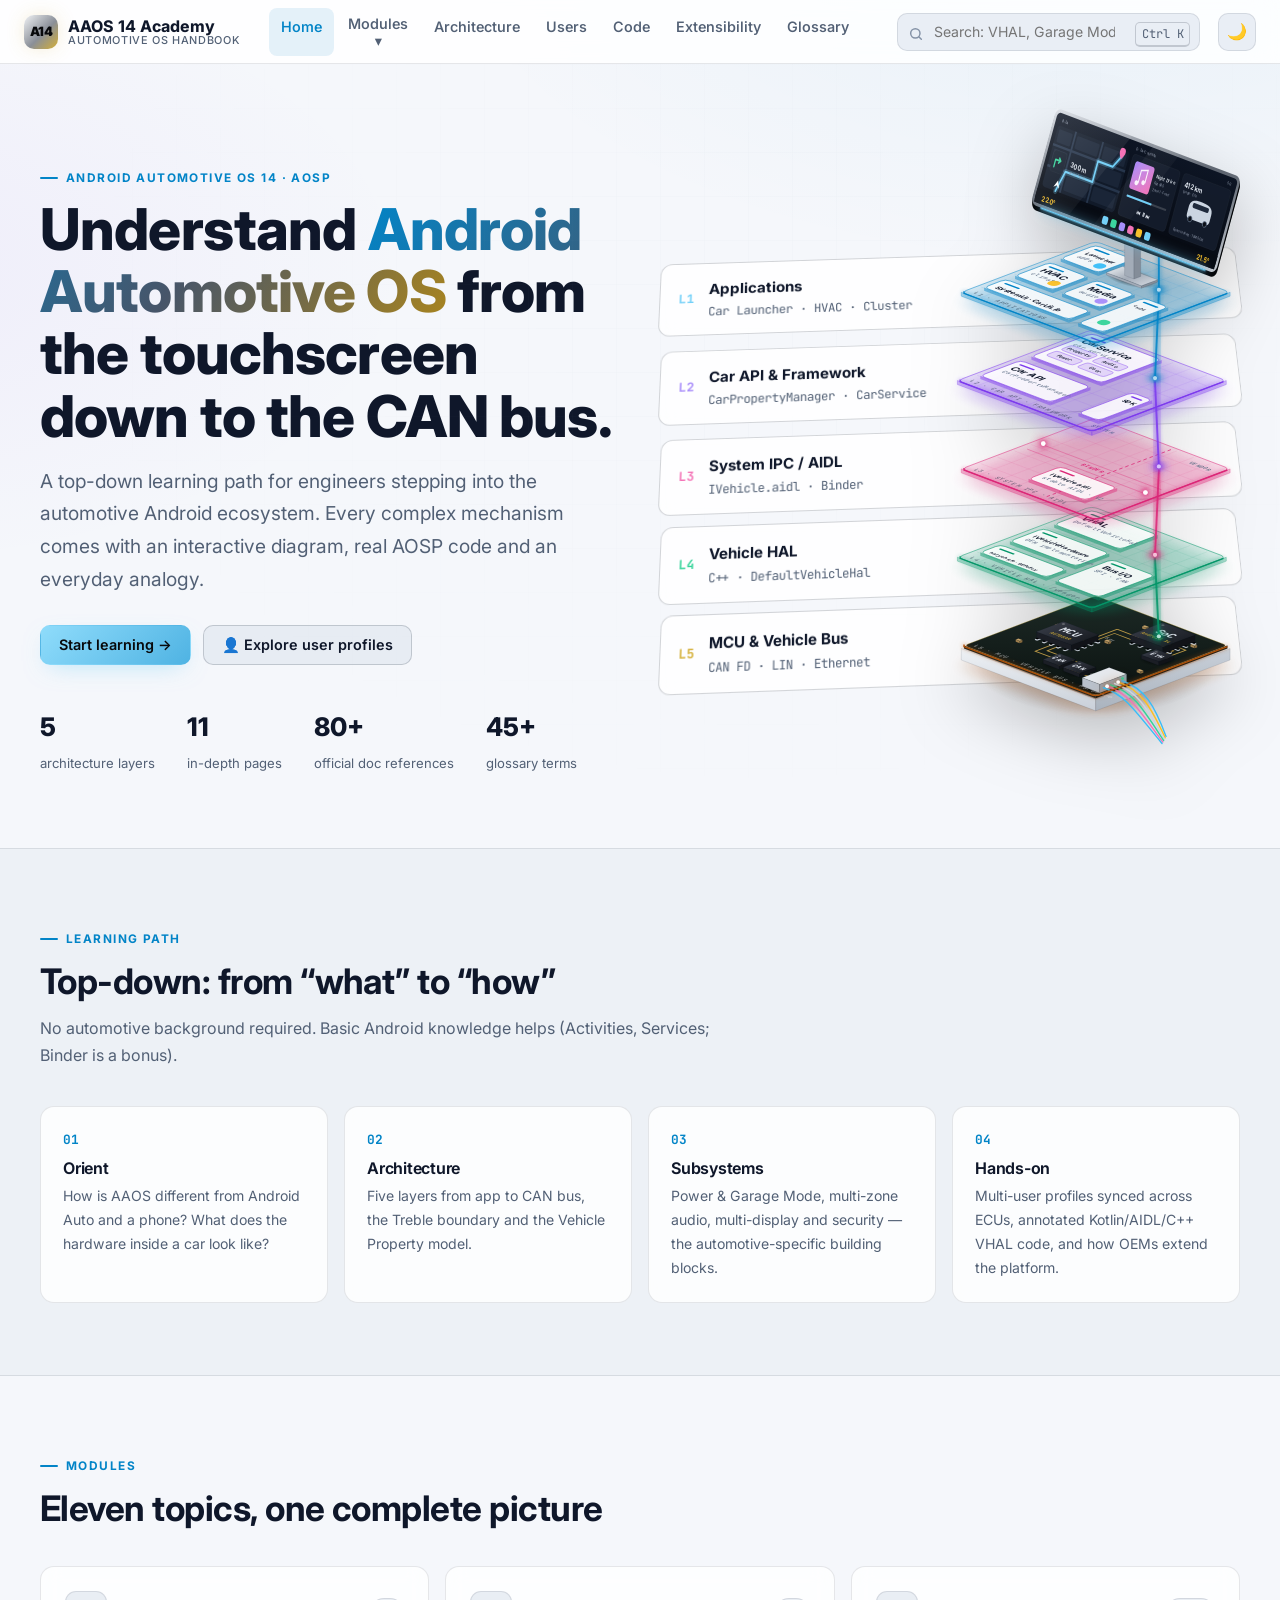
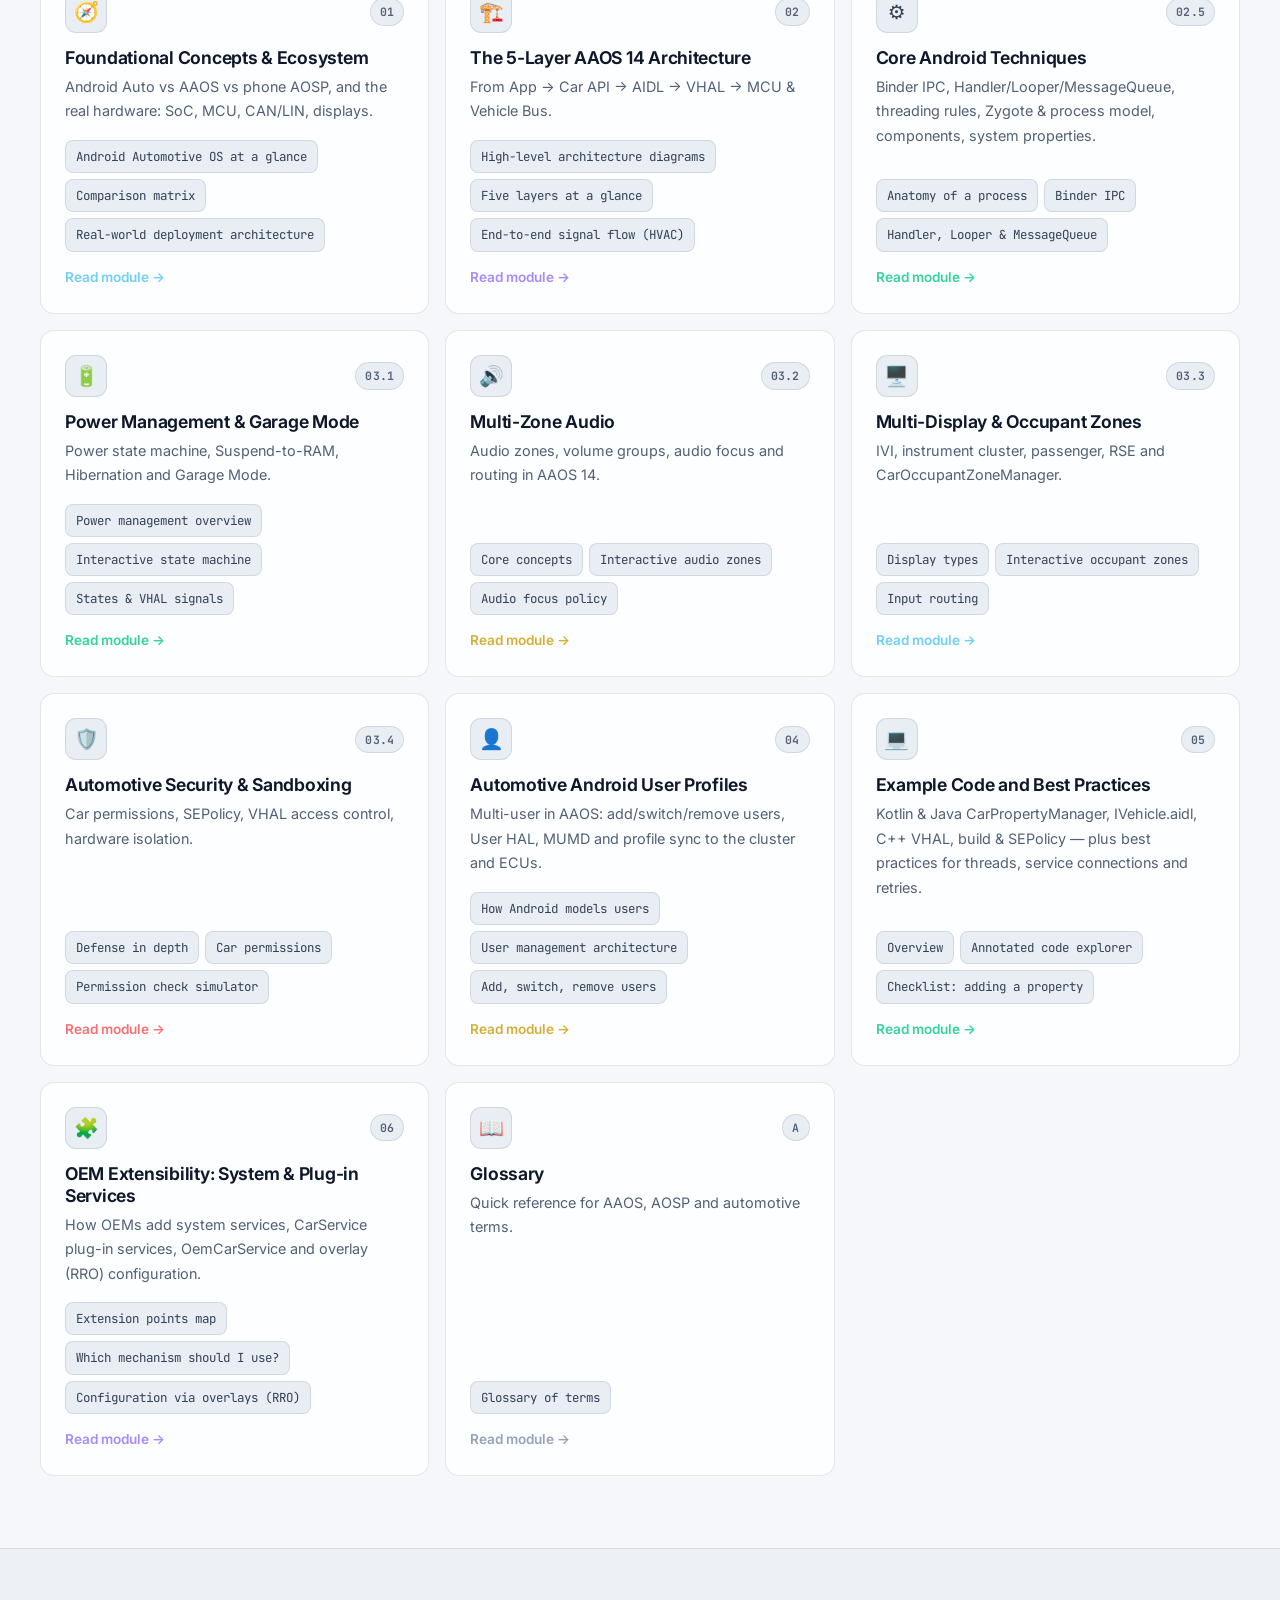
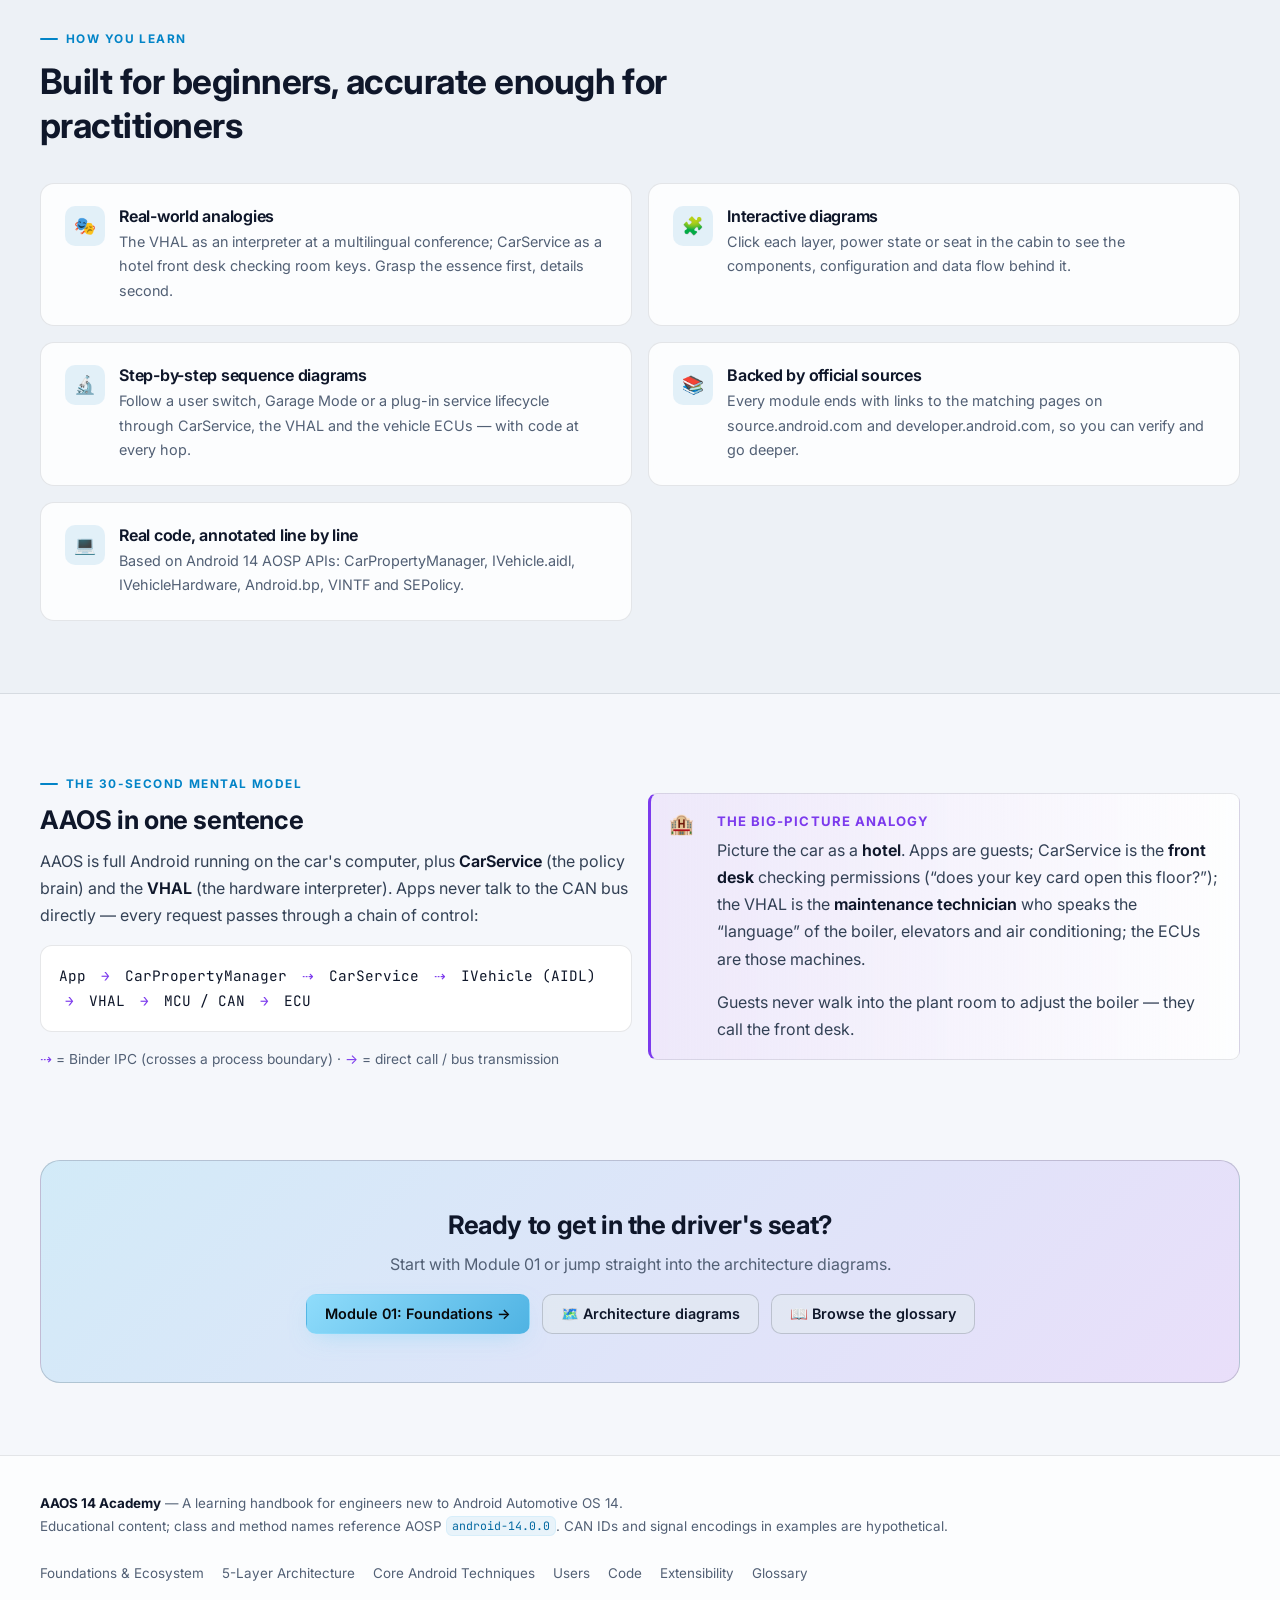
==== commit 403f762a: "Rework the hero art: software as glass panes over the real board Software layers (apps, Car API and " ====
--- a/aaos14-academy/index.html
+++ b/aaos14-academy/index.html
@@ -44,19 +44,23 @@
             <a class="hs-layer" style="color:#d4af37" href="architecture.html#explorer"><div><b>MCU & Vehicle Bus</b><small>CAN FD · LIN · Ethernet</small></div><span class="hs-n">L5</span></a>
           </div>
           <!-- Isometric illustration; generated, decorative only -->
-          <svg class="hero-art" viewBox="0 0 380 600" aria-hidden="true" focusable="false"><defs>
-<linearGradient id="hv-g-slab-l" x1="0" y1="0" x2="0" y2="1"><stop offset="0" style="stop-color:var(--hv-side-a)"/><stop offset="1" style="stop-color:var(--hv-side-b)"/></linearGradient>
-<linearGradient id="hv-g-slab-r" x1="0" y1="0" x2="0" y2="1"><stop offset="0" style="stop-color:var(--hv-side-b)"/><stop offset="1" style="stop-color:var(--hv-side-c)"/></linearGradient>
-<linearGradient id="hv-g-glass" x1="0" y1="0" x2="1" y2="1"><stop offset="0" style="stop-color:var(--hv-glass-a)"/><stop offset="1" style="stop-color:var(--hv-glass-b)"/></linearGradient>
-<linearGradient id="hv-g-sheen" x1="0" y1="0" x2="1" y2="0.6"><stop offset="0" stop-color="#fff" stop-opacity="0.22"/><stop offset="0.35" stop-color="#fff" stop-opacity="0"/><stop offset="0.7" stop-color="#fff" stop-opacity="0"/><stop offset="1" stop-color="#fff" stop-opacity="0.08"/></linearGradient>
-<linearGradient id="hv-g-chip" x1="0" y1="0" x2="1" y2="1"><stop offset="0" stop-color="#3a3f4b"/><stop offset="1" stop-color="#15181e"/></linearGradient>
-<linearGradient id="hv-g-metal" x1="0" y1="0" x2="1" y2="1"><stop offset="0" stop-color="#e8ecf1"/><stop offset="0.5" stop-color="#9aa3af"/><stop offset="1" stop-color="#cfd5dd"/></linearGradient>
+          <svg class="hero-art" viewBox="0 0 400 626" aria-hidden="true" focusable="false"><defs>
+<linearGradient id="hv-g-chassis-l" x1="0" y1="0" x2="0" y2="1"><stop offset="0" style="stop-color:var(--hv-side-a)"/><stop offset="1" style="stop-color:var(--hv-side-b)"/></linearGradient>
+<linearGradient id="hv-g-chassis-r" x1="0" y1="0" x2="0" y2="1"><stop offset="0" style="stop-color:var(--hv-side-b)"/><stop offset="1" style="stop-color:var(--hv-side-c)"/></linearGradient>
+<linearGradient id="hv-g-pcb" x1="0" y1="0" x2="1" y2="1"><stop offset="0" stop-color="#1d2a26"/><stop offset="1" stop-color="#0b1210"/></linearGradient>
+<linearGradient id="hv-g-glass" x1="0" y1="0" x2="1" y2="1"><stop offset="0" stop-color="#fff" stop-opacity="0.2"/><stop offset="0.5" stop-color="#fff" stop-opacity="0.05"/><stop offset="1" stop-color="#fff" stop-opacity="0.12"/></linearGradient>
+<linearGradient id="hv-g-sheen" x1="0" y1="0" x2="1" y2="0.5"><stop offset="0" stop-color="#fff" stop-opacity="0.3"/><stop offset="0.3" stop-color="#fff" stop-opacity="0"/></linearGradient>
+<linearGradient id="hv-g-chip" x1="0" y1="0" x2="1" y2="1"><stop offset="0" stop-color="#3b404c"/><stop offset="1" stop-color="#14171c"/></linearGradient>
+<linearGradient id="hv-g-metal" x1="0" y1="0" x2="1" y2="1"><stop offset="0" stop-color="#f1f4f7"/><stop offset="0.5" stop-color="#a3acb8"/><stop offset="1" stop-color="#d9dee5"/></linearGradient>
+<linearGradient id="hv-g-frame" x1="0" y1="0" x2="1" y2="1"><stop offset="0" stop-color="#d8dde4"/><stop offset="0.45" stop-color="#5c636e"/><stop offset="1" stop-color="#c3c9d1"/></linearGradient>
+<linearGradient id="hv-g-screen" x1="0" y1="0" x2="0" y2="1"><stop offset="0" stop-color="#0d1524"/><stop offset="1" stop-color="#060a12"/></linearGradient>
 <linearGradient id="hv-g-art" x1="0" y1="0" x2="1" y2="1"><stop offset="0" stop-color="#a78bfa"/><stop offset="1" stop-color="#f472b6"/></linearGradient>
 <linearGradient id="hv-g-reflect" x1="0" y1="0" x2="1" y2="1"><stop offset="0" stop-color="#fff" stop-opacity="0.16"/><stop offset="1" stop-color="#fff" stop-opacity="0"/></linearGradient>
-<radialGradient id="hv-g-ao"><stop offset="0.55" stop-color="#000" stop-opacity="0.4"/><stop offset="1" stop-color="#000" stop-opacity="0"/></radialGradient>
-<filter id="hv-blur" x="-40%" y="-40%" width="180%" height="180%"><feGaussianBlur stdDeviation="9"/></filter>
-<filter id="hv-glow" x="-50%" y="-50%" width="200%" height="200%"><feGaussianBlur stdDeviation="1.6" result="b"/><feMerge><feMergeNode in="b"/><feMergeNode in="SourceGraphic"/></feMerge></filter>
-</defs><g class="hv-layer hv-l5"><g transform="matrix(0.6195 0.2782 -0.6195 0.2782 194.00 502.35)"><rect class="hv-underglow" x="0" y="0" width="200" height="200" rx="40"/></g><g class="m-slab"><polygon class="f-l" points="76.0,542.0 194.0,595.0 194.0,607.0 76.0,554.0"/><polygon class="f-r" points="312.0,542.0 194.0,595.0 194.0,607.0 312.0,554.0"/></g><path class="hv-strip" d="M76.0,551.5 L194.0,604.5 L312.0,551.5"/><g transform="matrix(0.5900 0.2650 -0.5900 0.2650 194.00 489.00)"><rect class="hv-glass" x="0" y="0" width="200" height="200" rx="9"/><g class="hv-circuit"><path class="hv-pcb" d="M17,14 L17,43 L17,71 L17,125"/><circle class="hv-via" cx="17" cy="125" r="2.6"/><path class="hv-pcb" d="M73,14 L73,36 L73,64 L121,64"/><circle class="hv-via" cx="121" cy="64" r="2.6"/><path class="hv-pcb" d="M148,14 L148,39 L186,39 L186,39"/><circle class="hv-via" cx="186" cy="39" r="2.6"/><path class="hv-pcb" d="M14,114 L14,149 L47,149 L102,149"/><circle class="hv-via" cx="102" cy="149" r="2.6"/><path class="hv-pcb" d="M29,14 L62,14 L106,14 L159,14"/><circle class="hv-via" cx="159" cy="14" r="2.6"/><path class="hv-pcb" d="M126,14 L173,14 L173,46 L186,46"/><circle class="hv-via" cx="186" cy="46" r="2.6"/><path class="hv-pcb" d="M14,24 L55,24 L55,74 L55,114"/><circle class="hv-via" cx="55" cy="114" r="2.6"/><path class="hv-pcb" d="M14,38 L14,93 L14,147 L14,185"/><circle class="hv-via" cx="14" cy="185" r="2.6"/><path class="hv-pcb" d="M37,14 L95,14 L121,14 L121,52"/><circle class="hv-via" cx="121" cy="52" r="2.6"/><path class="hv-pcb" d="M92,14 L124,14 L124,62 L147,62"/><circle class="hv-via" cx="147" cy="62" r="2.6"/><path class="hv-pcb" d="M14,44 L74,44 L106,44 L136,44"/><circle class="hv-via" cx="136" cy="44" r="2.6"/><path class="hv-pcb" d="M52,14 L104,14 L147,14 L147,65"/><circle class="hv-via" cx="147" cy="65" r="2.6"/><path class="hv-pcb" d="M176,14 L176,65 L186,65 L186,86"/><circle class="hv-via" cx="186" cy="86" r="2.6"/><path class="hv-pcb" d="M14,139 L34,139 L91,139 L122,139"/><circle class="hv-via" cx="122" cy="139" r="2.6"/><path class="hv-pcb" d="M25,14 L25,73 L84,73 L84,105"/><circle class="hv-via" cx="84" cy="105" r="2.6"/><path class="hv-pcb" d="M14,61 L14,113 L14,165 L67,165"/><circle class="hv-via" cx="67" cy="165" r="2.6"/></g><rect class="hv-sheen" x="0" y="0" width="200" height="200" rx="9"/><rect class="hv-inner" x="7" y="7" width="186" height="186" rx="6"/><path class="hv-mark" d="M7,21 V7 H21"/><path class="hv-mark" d="M193,21 V7 H179"/><path class="hv-mark" d="M193,179 V193 H179"/><path class="hv-mark" d="M7,179 V193 H21"/><text class="hv-engrave" x="14" y="190">L5 · MCU · VEHICLE BUS</text></g><path class="hv-rim" d="M79.5,540.4 L79.5,543.6 L190.5,593.4 L197.5,593.4 L308.5,543.6"/><path class="hv-trace on" d="M210.5,531.5 L236.5,538.4"/><path class="hv-trace on" d="M192.8,539.5 L212.9,549.0"/><path class="hv-trace on" d="M176.3,546.9 L189.3,559.6"/><g transform="matrix(0.2360 0.1060 -0.2360 0.1060 183.38 504.93)"><rect class="hv-ao" x="0" y="0" width="200" height="200" rx="30"/></g><g class="m-leg"><polygon class="f-l" points="146.3,527.5 148.5,528.5 148.5,530.1 146.3,529.1"/><polygon class="f-r" points="152.6,526.6 148.5,528.5 148.5,530.1 152.6,528.2"/><polygon class="f-t" points="150.5,525.6 152.6,526.6 148.5,528.5 146.3,527.5"/></g><g class="m-leg"><polygon class="f-l" points="153.4,530.7 155.5,531.6 155.5,533.2 153.4,532.3"/><polygon class="f-r" points="159.7,529.8 155.5,531.6 155.5,533.2 159.7,531.4"/><polygon class="f-t" points="157.5,528.8 159.7,529.8 155.5,531.6 153.4,530.7"/></g><g class="m-leg"><polygon class="f-l" points="160.5,533.9 162.6,534.8 162.6,536.4 160.5,535.5"/><polygon class="f-r" points="166.7,533.0 162.6,534.8 162.6,536.4 166.7,534.6"/><polygon class="f-t" points="164.6,532.0 166.7,533.0 162.6,534.8 160.5,533.9"/></g><g class="m-leg"><polygon class="f-l" points="167.6,537.0 169.7,538.0 169.7,539.6 167.6,538.6"/><polygon class="f-r" points="173.8,536.1 169.7,538.0 169.7,539.6 173.8,537.7"/><polygon class="f-t" points="171.7,535.2 173.8,536.1 169.7,538.0 167.6,537.0"/></g><g class="m-leg"><polygon class="f-l" points="174.6,540.2 176.8,541.2 176.8,542.8 174.6,541.8"/><polygon class="f-r" points="180.9,539.3 176.8,541.2 176.8,542.8 180.9,540.9"/><polygon class="f-t" points="178.8,538.4 180.9,539.3 176.8,541.2 174.6,540.2"/></g><g class="m-leg"><polygon class="f-l" points="214.2,526.6 218.3,528.5 218.3,530.1 214.2,528.2"/><polygon class="f-r" points="220.4,527.5 218.3,528.5 218.3,530.1 220.4,529.1"/><polygon class="f-t" points="216.3,525.6 220.4,527.5 218.3,528.5 214.2,526.6"/></g><g class="m-leg"><polygon class="f-l" points="207.1,529.8 211.2,531.6 211.2,533.2 207.1,531.4"/><polygon class="f-r" points="213.4,530.7 211.2,531.6 211.2,533.2 213.4,532.3"/><polygon class="f-t" points="209.2,528.8 213.4,530.7 211.2,531.6 207.1,529.8"/></g><g class="m-leg"><polygon class="f-l" points="200.0,533.0 204.1,534.8 204.1,536.4 200.0,534.6"/><polygon class="f-r" points="206.3,533.9 204.1,534.8 204.1,536.4 206.3,535.5"/><polygon class="f-t" points="202.1,532.0 206.3,533.9 204.1,534.8 200.0,533.0"/></g><g class="m-leg"><polygon class="f-l" points="192.9,536.1 197.1,538.0 197.1,539.6 192.9,537.7"/><polygon class="f-r" points="199.2,537.0 197.1,538.0 197.1,539.6 199.2,538.6"/><polygon class="f-t" points="195.1,535.2 199.2,537.0 197.1,538.0 192.9,536.1"/></g><g class="m-leg"><polygon class="f-l" points="185.9,539.3 190.0,541.2 190.0,542.8 185.9,540.9"/><polygon class="f-r" points="192.1,540.2 190.0,541.2 190.0,542.8 192.1,541.8"/><polygon class="f-t" points="188.0,538.4 192.1,540.2 190.0,541.2 185.9,539.3"/></g><g class="m-chip"><polygon class="f-l" points="148.0,518.1 183.4,534.0 183.4,542.0 148.0,526.1"/><polygon class="f-r" points="218.8,518.1 183.4,534.0 183.4,542.0 218.8,526.1"/><polygon class="f-t" points="183.4,502.2 218.8,518.1 183.4,534.0 148.0,518.1"/></g><g transform="matrix(0.1770 0.0795 -0.1770 0.0795 183.38 502.23)"><rect class="hv-chip-hi" x="6" y="6" width="188" height="188" rx="10"/><circle class="hv-pin1" cx="26" cy="26" r="9"/><text class="hv-chip-txt" x="100" y="98" text-anchor="middle">MCU</text><text class="hv-chip-sub" x="100" y="134" text-anchor="middle">AUTOSAR</text></g><path class="hv-wire w1" d="M255.9,544.0 L278.4,554.1 Q288.4,575.9 293.1,602.3"/><g transform="matrix(0.1475 0.0663 -0.1298 0.0583 245.33 530.11)"><rect class="hv-ao" x="0" y="0" width="200" height="200" rx="30"/></g><g class="m-chip"><polygon class="f-l" points="231.2,535.8 248.9,543.7 248.9,549.7 231.2,541.8"/><polygon class="f-r" points="263.0,537.4 248.9,543.7 248.9,549.7 263.0,543.4"/><polygon class="f-t" points="245.3,529.4 263.0,537.4 248.9,543.7 231.2,535.8"/></g><g transform="matrix(0.0885 0.0398 -0.0708 0.0318 245.33 529.40)"><rect class="hv-chip-hi" x="6" y="6" width="188" height="188" rx="10"/><circle class="hv-pin1" cx="26" cy="26" r="9"/><text class="hv-chip-txt" x="100" y="112" text-anchor="middle">CAN</text></g><path class="hv-wire w2" d="M232.3,554.6 L254.8,564.7 Q264.8,586.5 269.5,612.9"/><g transform="matrix(0.1475 0.0663 -0.1298 0.0583 221.73 540.71)"><rect class="hv-ao" x="0" y="0" width="200" height="200" rx="30"/></g><g class="m-chip"><polygon class="f-l" points="207.6,546.4 225.3,554.3 225.3,560.3 207.6,552.4"/><polygon class="f-r" points="239.4,548.0 225.3,554.3 225.3,560.3 239.4,554.0"/><polygon class="f-t" points="221.7,540.0 239.4,548.0 225.3,554.3 207.6,546.4"/></g><g transform="matrix(0.0885 0.0398 -0.0708 0.0318 221.73 540.00)"><rect class="hv-chip-hi" x="6" y="6" width="188" height="188" rx="10"/><circle class="hv-pin1" cx="26" cy="26" r="9"/><text class="hv-chip-txt" x="100" y="112" text-anchor="middle">CAN</text></g><path class="hv-wire w3" d="M208.8,565.2 L231.2,575.3 Q241.2,597.0 245.9,623.5"/><g transform="matrix(0.1475 0.0663 -0.1298 0.0583 198.13 551.30)"><rect class="hv-ao" x="0" y="0" width="200" height="200" rx="30"/></g><g class="m-chip"><polygon class="f-l" points="184.0,557.0 201.7,564.9 201.7,570.9 184.0,563.0"/><polygon class="f-r" points="215.8,558.6 201.7,564.9 201.7,570.9 215.8,564.6"/><polygon class="f-t" points="198.1,550.6 215.8,558.6 201.7,564.9 184.0,557.0"/></g><g transform="matrix(0.0885 0.0398 -0.0708 0.0318 198.13 550.61)"><rect class="hv-chip-hi" x="6" y="6" width="188" height="188" rx="10"/><circle class="hv-pin1" cx="26" cy="26" r="9"/><text class="hv-chip-txt" x="100" y="112" text-anchor="middle">ETH</text></g><g class="m-plug"><polygon class="f-l" points="201.7,565.4 213.5,570.7 213.5,576.3 201.7,571.0"/><polygon class="f-r" points="221.7,567.0 213.5,570.7 213.5,576.3 221.7,572.6"/><polygon class="f-t" points="209.9,561.7 221.7,567.0 213.5,570.7 201.7,565.4"/></g><circle class="hv-led" cx="210.5" cy="572.4" r="1.3"/><g class="m-plug"><polygon class="f-l" points="114.9,537.1 126.7,542.4 126.7,548.0 114.9,542.7"/><polygon class="f-r" points="135.0,538.6 126.7,542.4 126.7,548.0 135.0,544.2"/><polygon class="f-t" points="123.2,533.4 135.0,538.6 126.7,542.4 114.9,537.1"/></g><circle class="hv-led" cx="123.8" cy="544.0" r="1.3"/></g><g class="hv-l4"><path class="hv-sheath" style="stroke-width:11.5px" d="M218.3,487.8 C244.3,493.8 245.7,538.2 211.7,568.2"/><path class="hv-wire w1" d="M214.9,487.8 C240.9,493.8 242.3,538.2 208.3,568.2"/><path class="hv-wire w2" d="M216.7,487.8 C242.7,493.8 244.0,538.2 210.0,568.2"/><path class="hv-wire w3" d="M218.3,487.8 C244.3,493.8 245.7,538.2 211.7,568.2"/><path class="hv-wire w4" d="M220.0,487.8 C246.0,493.8 247.4,538.2 213.4,568.2"/><path class="hv-wire w5" d="M221.8,487.8 C247.8,493.8 249.1,538.2 215.1,568.2"/><circle class="hv-pulse" r="2.2" style="offset-path:path('M218.3,487.8 C244.3,493.8 245.7,538.2 211.7,568.2');animation-duration:1.7s;animation-delay:0s"/><circle class="hv-pulse" r="2.2" style="offset-path:path('M218.3,487.8 C244.3,493.8 245.7,538.2 211.7,568.2');animation-duration:1.7s;animation-delay:-0.85s"/><path class="hv-sheath" style="stroke-width:9.8px" d="M100.3,469.2 C92.3,489.2 103.0,513.9 125.0,539.9"/><path class="hv-wire w1" d="M97.8,469.2 C89.8,489.2 100.4,513.9 122.4,539.9"/><path class="hv-wire w2" d="M99.5,469.2 C91.5,489.2 102.1,513.9 124.1,539.9"/><path class="hv-wire w3" d="M101.2,469.2 C93.2,489.2 103.8,513.9 125.8,539.9"/><path class="hv-wire w4" d="M102.9,469.2 C94.9,489.2 105.5,513.9 127.5,539.9"/><circle class="hv-pulse" r="2.2" style="offset-path:path('M100.3,469.2 C92.3,489.2 103.0,513.9 125.0,539.9');animation-duration:1.7s;animation-delay:0s"/><circle class="hv-pulse" r="2.2" style="offset-path:path('M100.3,469.2 C92.3,489.2 103.0,513.9 125.0,539.9');animation-duration:1.7s;animation-delay:-0.85s"/></g><g class="hv-layer hv-l4"><g transform="matrix(0.6195 0.2782 -0.6195 0.2782 180.00 406.35)"><rect class="hv-underglow" x="0" y="0" width="200" height="200" rx="40"/></g><g class="m-slab"><polygon class="f-l" points="62.0,446.0 180.0,499.0 180.0,511.0 62.0,458.0"/><polygon class="f-r" points="298.0,446.0 180.0,499.0 180.0,511.0 298.0,458.0"/></g><path class="hv-strip" d="M62.0,455.5 L180.0,508.5 L298.0,455.5"/><g transform="matrix(0.5900 0.2650 -0.5900 0.2650 180.00 393.00)"><rect class="hv-glass" x="0" y="0" width="200" height="200" rx="9"/><g class="hv-circuit"><path class="hv-pcb" d="M112,14 L142,14 L167,14 L167,43"/><circle class="hv-via" cx="167" cy="43" r="2.6"/><path class="hv-pcb" d="M14,17 L74,17 L127,17 L178,17"/><circle class="hv-via" cx="178" cy="17" r="2.6"/><path class="hv-pcb" d="M14,91 L14,116 L14,152 L14,182"/><circle class="hv-via" cx="14" cy="182" r="2.6"/><path class="hv-pcb" d="M97,14 L97,57 L97,79 L97,119"/><circle class="hv-via" cx="97" cy="119" r="2.6"/><path class="hv-pcb" d="M14,31 L72,31 L72,82 L72,119"/><circle class="hv-via" cx="72" cy="119" r="2.6"/><path class="hv-pcb" d="M157,14 L186,14 L186,43 L186,43"/><circle class="hv-via" cx="186" cy="43" r="2.6"/><path class="hv-pcb" d="M185,14 L186,14 L186,48 L186,83"/><circle class="hv-via" cx="186" cy="83" r="2.6"/><path class="hv-pcb" d="M35,14 L89,14 L89,59 L128,59"/><circle class="hv-via" cx="128" cy="59" r="2.6"/><path class="hv-pcb" d="M14,31 L54,31 L85,31 L85,78"/><circle class="hv-via" cx="85" cy="78" r="2.6"/><path class="hv-pcb" d="M14,77 L62,77 L62,125 L87,125"/><circle class="hv-via" cx="87" cy="125" r="2.6"/><path class="hv-pcb" d="M14,34 L14,78 L14,134 L14,179"/><circle class="hv-via" cx="14" cy="179" r="2.6"/><path class="hv-pcb" d="M14,86 L43,86 L67,86 L67,107"/><circle class="hv-via" cx="67" cy="107" r="2.6"/><path class="hv-pcb" d="M81,14 L81,60 L126,60 L126,97"/><circle class="hv-via" cx="126" cy="97" r="2.6"/><path class="hv-pcb" d="M14,111 L34,111 L55,111 L79,111"/><circle class="hv-via" cx="79" cy="111" r="2.6"/><path class="hv-pcb" d="M57,14 L57,71 L105,71 L128,71"/><circle class="hv-via" cx="128" cy="71" r="2.6"/><path class="hv-pcb" d="M42,14 L63,14 L63,65 L104,65"/><circle class="hv-via" cx="104" cy="65" r="2.6"/></g><rect class="hv-sheen" x="0" y="0" width="200" height="200" rx="9"/><rect class="hv-inner" x="7" y="7" width="186" height="186" rx="6"/><path class="hv-mark" d="M7,21 V7 H21"/><path class="hv-mark" d="M193,21 V7 H179"/><path class="hv-mark" d="M193,179 V193 H179"/><path class="hv-mark" d="M7,179 V193 H21"/><text class="hv-engrave" x="14" y="190">L4 · VEHICLE HAL</text></g><path class="hv-rim" d="M65.5,444.4 L65.5,447.6 L176.5,497.4 L183.5,497.4 L294.5,447.6"/><g class="m-cap"><polygon class="f-l" points="149.3,409.1 156.4,412.3 156.4,415.8 149.3,412.6"/><polygon class="f-r" points="161.1,410.2 156.4,412.3 156.4,415.8 161.1,413.7"/><polygon class="f-t" points="154.0,407.0 161.1,410.2 156.4,412.3 149.3,409.1"/></g><g class="m-cap"><polygon class="f-l" points="119.8,422.4 126.9,425.6 126.9,429.1 119.8,425.9"/><polygon class="f-r" points="131.6,423.4 126.9,425.6 126.9,429.1 131.6,426.9"/><polygon class="f-t" points="124.5,420.3 131.6,423.4 126.9,425.6 119.8,422.4"/></g><g class="m-cap"><polygon class="f-l" points="149.3,473.8 156.4,477.0 156.4,480.5 149.3,477.3"/><polygon class="f-r" points="161.1,474.9 156.4,477.0 156.4,480.5 161.1,478.4"/><polygon class="f-t" points="154.0,471.7 161.1,474.9 156.4,477.0 149.3,473.8"/></g><g class="m-cap"><polygon class="f-l" points="119.8,460.6 126.9,463.7 126.9,467.2 119.8,464.1"/><polygon class="f-r" points="131.6,461.6 126.9,463.7 126.9,467.2 131.6,465.1"/><polygon class="f-t" points="124.5,458.4 131.6,461.6 126.9,463.7 119.8,460.6"/></g><g class="m-cap"><polygon class="f-l" points="257.9,447.3 265.0,450.5 265.0,454.0 257.9,450.8"/><polygon class="f-r" points="269.7,448.4 265.0,450.5 265.0,454.0 269.7,451.9"/><polygon class="f-t" points="262.6,445.2 269.7,448.4 265.0,450.5 257.9,447.3"/></g><g transform="matrix(0.4130 0.1855 -0.4130 0.1855 180.00 408.40)"><rect class="hv-ao" x="0" y="0" width="200" height="200" rx="30"/></g><g class="m-leg"><polygon class="f-l" points="107.5,446.9 109.7,447.8 109.7,449.4 107.5,448.5"/><polygon class="f-r" points="113.8,446.0 109.7,447.8 109.7,449.4 113.8,447.6"/><polygon class="f-t" points="111.7,445.0 113.8,446.0 109.7,447.8 107.5,446.9"/></g><g class="m-leg"><polygon class="f-l" points="114.6,450.0 116.8,451.0 116.8,452.6 114.6,451.6"/><polygon class="f-r" points="120.9,449.1 116.8,451.0 116.8,452.6 120.9,450.7"/><polygon class="f-t" points="118.8,448.2 120.9,449.1 116.8,451.0 114.6,450.0"/></g><g class="m-leg"><polygon class="f-l" points="121.7,453.2 123.8,454.2 123.8,455.8 121.7,454.8"/><polygon class="f-r" points="128.0,452.3 123.8,454.2 123.8,455.8 128.0,453.9"/><polygon class="f-t" points="125.8,451.4 128.0,452.3 123.8,454.2 121.7,453.2"/></g><g class="m-leg"><polygon class="f-l" points="128.8,456.4 130.9,457.4 130.9,459.0 128.8,458.0"/><polygon class="f-r" points="135.0,455.5 130.9,457.4 130.9,459.0 135.0,457.1"/><polygon class="f-t" points="132.9,454.6 135.0,455.5 130.9,457.4 128.8,456.4"/></g><g class="m-leg"><polygon class="f-l" points="135.9,459.6 138.0,460.5 138.0,462.1 135.9,461.2"/><polygon class="f-r" points="142.1,458.7 138.0,460.5 138.0,462.1 142.1,460.3"/><polygon class="f-t" points="140.0,457.7 142.1,458.7 138.0,460.5 135.9,459.6"/></g><g class="m-leg"><polygon class="f-l" points="142.9,462.8 145.1,463.7 145.1,465.3 142.9,464.4"/><polygon class="f-r" points="149.2,461.9 145.1,463.7 145.1,465.3 149.2,463.5"/><polygon class="f-t" points="147.1,460.9 149.2,461.9 145.1,463.7 142.9,462.8"/></g><g class="m-leg"><polygon class="f-l" points="150.0,465.9 152.2,466.9 152.2,468.5 150.0,467.5"/><polygon class="f-r" points="156.3,465.0 152.2,466.9 152.2,468.5 156.3,466.6"/><polygon class="f-t" points="154.2,464.1 156.3,465.0 152.2,466.9 150.0,465.9"/></g><g class="m-leg"><polygon class="f-l" points="157.1,469.1 159.2,470.1 159.2,471.7 157.1,470.7"/><polygon class="f-r" points="163.4,468.2 159.2,470.1 159.2,471.7 163.4,469.8"/><polygon class="f-t" points="161.2,467.3 163.4,468.2 159.2,470.1 157.1,469.1"/></g><g class="m-leg"><polygon class="f-l" points="164.2,472.3 166.3,473.3 166.3,474.9 164.2,473.9"/><polygon class="f-r" points="170.4,471.4 166.3,473.3 166.3,474.9 170.4,473.0"/><polygon class="f-t" points="168.3,470.5 170.4,471.4 166.3,473.3 164.2,472.3"/></g><g class="m-leg"><polygon class="f-l" points="171.3,475.5 173.4,476.4 173.4,478.0 171.3,477.1"/><polygon class="f-r" points="177.5,474.6 173.4,476.4 173.4,478.0 177.5,476.2"/><polygon class="f-t" points="175.4,473.6 177.5,474.6 173.4,476.4 171.3,475.5"/></g><g class="m-leg"><polygon class="f-l" points="246.2,446.0 250.3,447.8 250.3,449.4 246.2,447.6"/><polygon class="f-r" points="252.5,446.9 250.3,447.8 250.3,449.4 252.5,448.5"/><polygon class="f-t" points="248.3,445.0 252.5,446.9 250.3,447.8 246.2,446.0"/></g><g class="m-leg"><polygon class="f-l" points="239.1,449.1 243.2,451.0 243.2,452.6 239.1,450.7"/><polygon class="f-r" points="245.4,450.0 243.2,451.0 243.2,452.6 245.4,451.6"/><polygon class="f-t" points="241.2,448.2 245.4,450.0 243.2,451.0 239.1,449.1"/></g><g class="m-leg"><polygon class="f-l" points="232.0,452.3 236.2,454.2 236.2,455.8 232.0,453.9"/><polygon class="f-r" points="238.3,453.2 236.2,454.2 236.2,455.8 238.3,454.8"/><polygon class="f-t" points="234.2,451.4 238.3,453.2 236.2,454.2 232.0,452.3"/></g><g class="m-leg"><polygon class="f-l" points="225.0,455.5 229.1,457.4 229.1,459.0 225.0,457.1"/><polygon class="f-r" points="231.2,456.4 229.1,457.4 229.1,459.0 231.2,458.0"/><polygon class="f-t" points="227.1,454.6 231.2,456.4 229.1,457.4 225.0,455.5"/></g><g class="m-leg"><polygon class="f-l" points="217.9,458.7 222.0,460.5 222.0,462.1 217.9,460.3"/><polygon class="f-r" points="224.1,459.6 222.0,460.5 222.0,462.1 224.1,461.2"/><polygon class="f-t" points="220.0,457.7 224.1,459.6 222.0,460.5 217.9,458.7"/></g><g class="m-leg"><polygon class="f-l" points="210.8,461.9 214.9,463.7 214.9,465.3 210.8,463.5"/><polygon class="f-r" points="217.1,462.8 214.9,463.7 214.9,465.3 217.1,464.4"/><polygon class="f-t" points="212.9,460.9 217.1,462.8 214.9,463.7 210.8,461.9"/></g><g class="m-leg"><polygon class="f-l" points="203.7,465.0 207.8,466.9 207.8,468.5 203.7,466.6"/><polygon class="f-r" points="210.0,465.9 207.8,466.9 207.8,468.5 210.0,467.5"/><polygon class="f-t" points="205.8,464.1 210.0,465.9 207.8,466.9 203.7,465.0"/></g><g class="m-leg"><polygon class="f-l" points="196.6,468.2 200.8,470.1 200.8,471.7 196.6,469.8"/><polygon class="f-r" points="202.9,469.1 200.8,470.1 200.8,471.7 202.9,470.7"/><polygon class="f-t" points="198.8,467.3 202.9,469.1 200.8,470.1 196.6,468.2"/></g><g class="m-leg"><polygon class="f-l" points="189.6,471.4 193.7,473.3 193.7,474.9 189.6,473.0"/><polygon class="f-r" points="195.8,472.3 193.7,473.3 193.7,474.9 195.8,473.9"/><polygon class="f-t" points="191.7,470.5 195.8,472.3 193.7,473.3 189.6,471.4"/></g><g class="m-leg"><polygon class="f-l" points="182.5,474.6 186.6,476.4 186.6,478.0 182.5,476.2"/><polygon class="f-r" points="188.7,475.5 186.6,476.4 186.6,478.0 188.7,477.1"/><polygon class="f-t" points="184.6,473.6 188.7,475.5 186.6,476.4 182.5,474.6"/></g><g class="m-chip"><polygon class="f-l" points="109.2,432.5 180.0,464.3 180.0,477.3 109.2,445.5"/><polygon class="f-r" points="250.8,432.5 180.0,464.3 180.0,477.3 250.8,445.5"/><polygon class="f-t" points="180.0,400.7 250.8,432.5 180.0,464.3 109.2,432.5"/></g><g transform="matrix(0.3540 0.1590 -0.3540 0.1590 180.00 400.70)"><rect class="hv-chip-hi" x="6" y="6" width="188" height="188" rx="10"/><circle class="hv-pin1" cx="26" cy="26" r="9"/></g><g class="m-spreader"><polygon class="f-l" points="137.5,430.0 180.0,449.1 180.0,451.6 137.5,432.5"/><polygon class="f-r" points="222.5,430.0 180.0,449.1 180.0,451.6 222.5,432.5"/><polygon class="f-t" points="180.0,410.9 222.5,430.0 180.0,449.1 137.5,430.0"/></g><g transform="matrix(0.2124 0.0954 -0.2124 0.0954 180.00 410.92)"><text class="hv-etch" x="100" y="100" text-anchor="middle">VHAL</text><text class="hv-etch sm" x="100" y="138" text-anchor="middle">AIDL V2 · A14</text></g><g class="m-plug"><polygon class="f-l" points="187.7,469.4 199.5,474.7 199.5,480.3 187.7,475.0"/><polygon class="f-r" points="207.7,471.0 199.5,474.7 199.5,480.3 207.7,476.6"/><polygon class="f-t" points="195.9,465.7 207.7,471.0 199.5,474.7 187.7,469.4"/></g><circle class="hv-led" cx="196.5" cy="476.4" r="1.3"/><g class="m-plug"><polygon class="f-l" points="100.9,441.1 112.7,446.4 112.7,452.0 100.9,446.7"/><polygon class="f-r" points="121.0,442.6 112.7,446.4 112.7,452.0 121.0,448.2"/><polygon class="f-t" points="109.2,437.4 121.0,442.6 112.7,446.4 100.9,441.1"/></g><circle class="hv-led" cx="109.8" cy="448.0" r="1.3"/></g><g class="hv-l3"><path class="hv-sheath" style="stroke-width:11.5px" d="M238.3,391.8 C264.4,397.8 231.7,442.2 197.7,472.2"/><path class="hv-wire w1" d="M234.9,391.8 C261.0,397.8 228.3,442.2 194.3,472.2"/><path class="hv-wire w2" d="M236.7,391.8 C262.7,397.8 230.0,442.2 196.0,472.2"/><path class="hv-wire w3" d="M238.3,391.8 C264.4,397.8 231.7,442.2 197.7,472.2"/><path class="hv-wire w4" d="M240.0,391.8 C266.1,397.8 233.4,442.2 199.4,472.2"/><path class="hv-wire w5" d="M241.8,391.8 C267.8,397.8 235.1,442.2 201.1,472.2"/><circle class="hv-pulse" r="2.2" style="offset-path:path('M238.3,391.8 C264.4,397.8 231.7,442.2 197.7,472.2');animation-duration:1.7s;animation-delay:0s"/><circle class="hv-pulse" r="2.2" style="offset-path:path('M238.3,391.8 C264.4,397.8 231.7,442.2 197.7,472.2');animation-duration:1.7s;animation-delay:-0.85s"/><path class="hv-sheath" style="stroke-width:9.8px" d="M120.3,373.2 C112.3,393.2 89.0,417.9 111.0,443.9"/><path class="hv-wire w1" d="M117.8,373.2 C109.8,393.2 86.4,417.9 108.4,443.9"/><path class="hv-wire w2" d="M119.5,373.2 C111.5,393.2 88.1,417.9 110.1,443.9"/><path class="hv-wire w3" d="M121.2,373.2 C113.2,393.2 89.8,417.9 111.8,443.9"/><path class="hv-wire w4" d="M122.9,373.2 C114.9,393.2 91.5,417.9 113.5,443.9"/><circle class="hv-pulse" r="2.2" style="offset-path:path('M120.3,373.2 C112.3,393.2 89.0,417.9 111.0,443.9');animation-duration:1.7s;animation-delay:0s"/><circle class="hv-pulse" r="2.2" style="offset-path:path('M120.3,373.2 C112.3,393.2 89.0,417.9 111.0,443.9');animation-duration:1.7s;animation-delay:-0.85s"/></g><g class="hv-layer hv-l3"><g transform="matrix(0.6195 0.2782 -0.6195 0.2782 200.00 310.35)"><rect class="hv-underglow" x="0" y="0" width="200" height="200" rx="40"/></g><g class="m-slab"><polygon class="f-l" points="82.0,350.0 200.0,403.0 200.0,415.0 82.0,362.0"/><polygon class="f-r" points="318.0,350.0 200.0,403.0 200.0,415.0 318.0,362.0"/></g><path class="hv-strip" d="M82.0,359.5 L200.0,412.5 L318.0,359.5"/><g transform="matrix(0.5900 0.2650 -0.5900 0.2650 200.00 297.00)"><rect class="hv-glass" x="0" y="0" width="200" height="200" rx="9"/><g class="hv-circuit"><path class="hv-pcb" d="M14,120 L14,158 L68,158 L68,185"/><circle class="hv-via" cx="68" cy="185" r="2.6"/><path class="hv-pcb" d="M14,77 L14,123 L66,123 L66,183"/><circle class="hv-via" cx="66" cy="183" r="2.6"/><path class="hv-pcb" d="M116,14 L148,14 L186,14 L186,47"/><circle class="hv-via" cx="186" cy="47" r="2.6"/><path class="hv-pcb" d="M98,14 L98,74 L144,74 L186,74"/><circle class="hv-via" cx="186" cy="74" r="2.6"/><path class="hv-pcb" d="M177,14 L177,60 L177,101 L186,101"/><circle class="hv-via" cx="186" cy="101" r="2.6"/><path class="hv-pcb" d="M14,27 L64,27 L84,27 L84,62"/><circle class="hv-via" cx="84" cy="62" r="2.6"/><path class="hv-pcb" d="M43,14 L43,67 L43,90 L80,90"/><circle class="hv-via" cx="80" cy="90" r="2.6"/><path class="hv-pcb" d="M63,14 L102,14 L102,54 L128,54"/><circle class="hv-via" cx="128" cy="54" r="2.6"/><path class="hv-pcb" d="M14,162 L37,162 L37,186 L74,186"/><circle class="hv-via" cx="74" cy="186" r="2.6"/><path class="hv-pcb" d="M135,14 L135,53 L186,53 L186,53"/><circle class="hv-via" cx="186" cy="53" r="2.6"/><path class="hv-pcb" d="M14,49 L71,49 L71,80 L107,80"/><circle class="hv-via" cx="107" cy="80" r="2.6"/><path class="hv-pcb" d="M52,14 L106,14 L146,14 L146,37"/><circle class="hv-via" cx="146" cy="37" r="2.6"/><path class="hv-pcb" d="M55,14 L55,53 L55,98 L109,98"/><circle class="hv-via" cx="109" cy="98" r="2.6"/><path class="hv-pcb" d="M35,14 L71,14 L71,52 L122,52"/><circle class="hv-via" cx="122" cy="52" r="2.6"/><path class="hv-pcb" d="M14,114 L60,114 L60,162 L109,162"/><circle class="hv-via" cx="109" cy="162" r="2.6"/><path class="hv-pcb" d="M14,72 L46,72 L46,130 L102,130"/><circle class="hv-via" cx="102" cy="130" r="2.6"/></g><rect class="hv-sheen" x="0" y="0" width="200" height="200" rx="9"/><rect class="hv-inner" x="7" y="7" width="186" height="186" rx="6"/><path class="hv-mark" d="M7,21 V7 H21"/><path class="hv-mark" d="M193,21 V7 H179"/><path class="hv-mark" d="M193,179 V193 H179"/><path class="hv-mark" d="M7,179 V193 H21"/><text class="hv-engrave" x="14" y="190">L3 · SYSTEM IPC · BINDER</text></g><path class="hv-rim" d="M85.5,348.4 L85.5,351.6 L196.5,401.4 L203.5,401.4 L314.5,351.6"/><path class="hv-beam" d="M168.1,325.4 L238.9,327.6"/><circle class="hv-pulse sm" r="2.2" style="offset-path:path('M168.1,325.4 L238.9,327.6');animation-duration:1.8s;animation-delay:-0.4s"/><path class="hv-beam" d="M238.9,327.6 L227.1,362.6"/><circle class="hv-pulse sm" r="2.2" style="offset-path:path('M238.9,327.6 L227.1,362.6');animation-duration:2.1s;animation-delay:-0.8s"/><path class="hv-beam" d="M227.1,362.6 L163.4,358.3"/><circle class="hv-pulse sm" r="2.2" style="offset-path:path('M227.1,362.6 L163.4,358.3');animation-duration:2.4s;animation-delay:-1.2000000000000002s"/><path class="hv-beam" d="M163.4,358.3 L168.1,325.4"/><circle class="hv-pulse sm" r="2.2" style="offset-path:path('M163.4,358.3 L168.1,325.4');animation-duration:2.7s;animation-delay:-0.0s"/><path class="hv-beam" d="M238.9,327.6 L163.4,358.3"/><circle class="hv-pulse sm" r="2.2" style="offset-path:path('M238.9,327.6 L163.4,358.3');animation-duration:2.1s;animation-delay:-1.2000000000000002s"/><g transform="matrix(0.1475 0.0663 -0.1475 0.0662 168.14 317.70)"><rect class="hv-ao" x="0" y="0" width="200" height="200" rx="30"/></g><g class="m-chip"><polygon class="f-l" points="150.4,322.9 168.1,330.9 168.1,338.9 150.4,330.9"/><polygon class="f-r" points="185.8,322.9 168.1,330.9 168.1,338.9 185.8,330.9"/><polygon class="f-t" points="168.1,315.0 185.8,322.9 168.1,330.9 150.4,322.9"/></g><g transform="matrix(0.0885 0.0398 -0.0885 0.0398 168.14 315.00)"><rect class="hv-chip-hi" x="6" y="6" width="188" height="188" rx="10"/><circle class="hv-pin1" cx="26" cy="26" r="9"/><text class="hv-chip-txt" x="100" y="112" text-anchor="middle">app</text></g><g transform="matrix(0.1475 0.0663 -0.1475 0.0663 238.94 319.82)"><rect class="hv-ao" x="0" y="0" width="200" height="200" rx="30"/></g><g class="m-chip"><polygon class="f-l" points="221.2,325.1 238.9,333.0 238.9,341.0 221.2,333.1"/><polygon class="f-r" points="256.6,325.1 238.9,333.0 238.9,341.0 256.6,333.1"/><polygon class="f-t" points="238.9,317.1 256.6,325.1 238.9,333.0 221.2,325.1"/></g><g transform="matrix(0.0885 0.0398 -0.0885 0.0398 238.94 317.12)"><rect class="hv-chip-hi" x="6" y="6" width="188" height="188" rx="10"/><circle class="hv-pin1" cx="26" cy="26" r="9"/><text class="hv-chip-txt" x="100" y="112" text-anchor="middle">car</text></g><g transform="matrix(0.1475 0.0663 -0.1475 0.0663 227.14 354.80)"><rect class="hv-ao" x="0" y="0" width="200" height="200" rx="30"/></g><g class="m-chip"><polygon class="f-l" points="209.4,360.1 227.1,368.0 227.1,376.0 209.4,368.1"/><polygon class="f-r" points="244.8,360.1 227.1,368.0 227.1,376.0 244.8,368.1"/><polygon class="f-t" points="227.1,352.1 244.8,360.1 227.1,368.0 209.4,360.1"/></g><g transform="matrix(0.0885 0.0398 -0.0885 0.0398 227.14 352.10)"><rect class="hv-chip-hi" x="6" y="6" width="188" height="188" rx="10"/><circle class="hv-pin1" cx="26" cy="26" r="9"/><text class="hv-chip-txt" x="100" y="112" text-anchor="middle">hal</text></g><g transform="matrix(0.1475 0.0663 -0.1475 0.0663 163.42 350.56)"><rect class="hv-ao" x="0" y="0" width="200" height="200" rx="30"/></g><g class="m-chip"><polygon class="f-l" points="145.7,355.8 163.4,363.8 163.4,371.8 145.7,363.8"/><polygon class="f-r" points="181.1,355.8 163.4,363.8 163.4,371.8 181.1,363.8"/><polygon class="f-t" points="163.4,347.9 181.1,355.8 163.4,363.8 145.7,355.8"/></g><g transform="matrix(0.0885 0.0398 -0.0885 0.0398 163.42 347.86)"><rect class="hv-chip-hi" x="6" y="6" width="188" height="188" rx="10"/><circle class="hv-pin1" cx="26" cy="26" r="9"/><text class="hv-chip-txt" x="100" y="112" text-anchor="middle">sm</text></g><g class="m-plug"><polygon class="f-l" points="207.7,373.4 219.5,378.7 219.5,384.3 207.7,379.0"/><polygon class="f-r" points="227.7,375.0 219.5,378.7 219.5,384.3 227.7,380.6"/><polygon class="f-t" points="215.9,369.7 227.7,375.0 219.5,378.7 207.7,373.4"/></g><circle class="hv-led" cx="216.5" cy="380.4" r="1.3"/><g class="m-plug"><polygon class="f-l" points="120.9,345.1 132.7,350.4 132.7,356.0 120.9,350.7"/><polygon class="f-r" points="141.0,346.6 132.7,350.4 132.7,356.0 141.0,352.2"/><polygon class="f-t" points="129.2,341.4 141.0,346.6 132.7,350.4 120.9,345.1"/></g><circle class="hv-led" cx="129.8" cy="352.0" r="1.3"/></g><g class="hv-l2"><path class="hv-sheath" style="stroke-width:11.5px" d="M218.3,295.8 C244.3,301.8 251.7,346.2 217.7,376.2"/><path class="hv-wire w1" d="M214.9,295.8 C240.9,301.8 248.3,346.2 214.3,376.2"/><path class="hv-wire w2" d="M216.7,295.8 C242.7,301.8 250.0,346.2 216.0,376.2"/><path class="hv-wire w3" d="M218.3,295.8 C244.3,301.8 251.7,346.2 217.7,376.2"/><path class="hv-wire w4" d="M220.0,295.8 C246.0,301.8 253.4,346.2 219.4,376.2"/><path class="hv-wire w5" d="M221.8,295.8 C247.8,301.8 255.1,346.2 221.1,376.2"/><circle class="hv-pulse" r="2.2" style="offset-path:path('M218.3,295.8 C244.3,301.8 251.7,346.2 217.7,376.2');animation-duration:1.7s;animation-delay:0s"/><circle class="hv-pulse" r="2.2" style="offset-path:path('M218.3,295.8 C244.3,301.8 251.7,346.2 217.7,376.2');animation-duration:1.7s;animation-delay:-0.85s"/><path class="hv-sheath" style="stroke-width:9.8px" d="M100.3,277.2 C92.3,297.2 109.0,321.9 131.0,347.9"/><path class="hv-wire w1" d="M97.8,277.2 C89.8,297.2 106.4,321.9 128.4,347.9"/><path class="hv-wire w2" d="M99.5,277.2 C91.5,297.2 108.1,321.9 130.1,347.9"/><path class="hv-wire w3" d="M101.2,277.2 C93.2,297.2 109.8,321.9 131.8,347.9"/><path class="hv-wire w4" d="M102.9,277.2 C94.9,297.2 111.5,321.9 133.5,347.9"/><circle class="hv-pulse" r="2.2" style="offset-path:path('M100.3,277.2 C92.3,297.2 109.0,321.9 131.0,347.9');animation-duration:1.7s;animation-delay:0s"/><circle class="hv-pulse" r="2.2" style="offset-path:path('M100.3,277.2 C92.3,297.2 109.0,321.9 131.0,347.9');animation-duration:1.7s;animation-delay:-0.85s"/></g><g class="hv-layer hv-l2"><g transform="matrix(0.6195 0.2782 -0.6195 0.2782 180.00 214.35)"><rect class="hv-underglow" x="0" y="0" width="200" height="200" rx="40"/></g><g class="m-slab"><polygon class="f-l" points="62.0,254.0 180.0,307.0 180.0,319.0 62.0,266.0"/><polygon class="f-r" points="298.0,254.0 180.0,307.0 180.0,319.0 298.0,266.0"/></g><path class="hv-strip" d="M62.0,263.5 L180.0,316.5 L298.0,263.5"/><g transform="matrix(0.5900 0.2650 -0.5900 0.2650 180.00 201.00)"><rect class="hv-glass" x="0" y="0" width="200" height="200" rx="9"/><g class="hv-circuit"><path class="hv-pcb" d="M14,22 L34,22 L85,22 L85,52"/><circle class="hv-via" cx="85" cy="52" r="2.6"/><path class="hv-pcb" d="M14,147 L49,147 L49,186 L77,186"/><circle class="hv-via" cx="77" cy="186" r="2.6"/><path class="hv-pcb" d="M14,104 L50,104 L89,104 L89,132"/><circle class="hv-via" cx="89" cy="132" r="2.6"/><path class="hv-pcb" d="M14,75 L14,97 L14,132 L53,132"/><circle class="hv-via" cx="53" cy="132" r="2.6"/><path class="hv-pcb" d="M151,14 L186,14 L186,14 L186,14"/><circle class="hv-via" cx="186" cy="14" r="2.6"/><path class="hv-pcb" d="M97,14 L97,60 L119,60 L177,60"/><circle class="hv-via" cx="177" cy="60" r="2.6"/><path class="hv-pcb" d="M182,14 L186,14 L186,72 L186,72"/><circle class="hv-via" cx="186" cy="72" r="2.6"/><path class="hv-pcb" d="M127,14 L127,61 L127,109 L164,109"/><circle class="hv-via" cx="164" cy="109" r="2.6"/><path class="hv-pcb" d="M50,14 L50,51 L80,51 L80,82"/><circle class="hv-via" cx="80" cy="82" r="2.6"/><path class="hv-pcb" d="M14,136 L48,136 L70,136 L110,136"/><circle class="hv-via" cx="110" cy="136" r="2.6"/><path class="hv-pcb" d="M14,34 L71,34 L122,34 L122,69"/><circle class="hv-via" cx="122" cy="69" r="2.6"/><path class="hv-pcb" d="M14,83 L14,107 L63,107 L63,135"/><circle class="hv-via" cx="63" cy="135" r="2.6"/><path class="hv-pcb" d="M14,152 L14,186 L14,186 L60,186"/><circle class="hv-via" cx="60" cy="186" r="2.6"/><path class="hv-pcb" d="M14,14 L14,37 L43,37 L92,37"/><circle class="hv-via" cx="92" cy="37" r="2.6"/><path class="hv-pcb" d="M14,49 L14,101 L14,142 L14,186"/><circle class="hv-via" cx="14" cy="186" r="2.6"/><path class="hv-pcb" d="M122,14 L122,54 L122,86 L122,143"/><circle class="hv-via" cx="122" cy="143" r="2.6"/></g><rect class="hv-sheen" x="0" y="0" width="200" height="200" rx="9"/><rect class="hv-inner" x="7" y="7" width="186" height="186" rx="6"/><path class="hv-mark" d="M7,21 V7 H21"/><path class="hv-mark" d="M193,21 V7 H179"/><path class="hv-mark" d="M193,179 V193 H179"/><path class="hv-mark" d="M7,179 V193 H21"/><text class="hv-engrave" x="14" y="190">L2 · CAR API · FRAMEWORK</text></g><path class="hv-rim" d="M65.5,252.4 L65.5,255.6 L176.5,305.4 L183.5,305.4 L294.5,255.6"/><path class="hv-trace on" d="M161.1,251.5 L175.9,258.1 L205.4,244.9 L215.4,249.4"/><path class="hv-trace on" d="M79.7,253.6 L123.4,253.6"/><path class="hv-trace on" d="M246.7,263.4 L256.7,267.9"/><g transform="matrix(0.2242 0.1007 -0.2242 0.1007 143.42 223.29)"><rect class="hv-ao" x="0" y="0" width="200" height="200" rx="30"/></g><g class="m-leg"><polygon class="f-l" points="108.5,244.7 110.6,245.6 110.6,247.2 108.5,246.3"/><polygon class="f-r" points="114.7,243.8 110.6,245.6 110.6,247.2 114.7,245.4"/><polygon class="f-t" points="112.6,242.8 114.7,243.8 110.6,245.6 108.5,244.7"/></g><g class="m-leg"><polygon class="f-l" points="115.1,247.7 117.2,248.6 117.2,250.2 115.1,249.3"/><polygon class="f-r" points="121.4,246.8 117.2,248.6 117.2,250.2 121.4,248.4"/><polygon class="f-t" points="119.2,245.8 121.4,246.8 117.2,248.6 115.1,247.7"/></g><g class="m-leg"><polygon class="f-l" points="121.7,250.6 123.8,251.6 123.8,253.2 121.7,252.2"/><polygon class="f-r" points="128.0,249.7 123.8,251.6 123.8,253.2 128.0,251.3"/><polygon class="f-t" points="125.8,248.8 128.0,249.7 123.8,251.6 121.7,250.6"/></g><g class="m-leg"><polygon class="f-l" points="128.3,253.6 130.4,254.5 130.4,256.1 128.3,255.2"/><polygon class="f-r" points="134.6,252.7 130.4,254.5 130.4,256.1 134.6,254.3"/><polygon class="f-t" points="132.4,251.7 134.6,252.7 130.4,254.5 128.3,253.6"/></g><g class="m-leg"><polygon class="f-l" points="134.9,256.6 137.0,257.5 137.0,259.1 134.9,258.2"/><polygon class="f-r" points="141.2,255.7 137.0,257.5 137.0,259.1 141.2,257.3"/><polygon class="f-t" points="139.1,254.7 141.2,255.7 137.0,257.5 134.9,256.6"/></g><g class="m-leg"><polygon class="f-l" points="172.1,243.8 176.2,245.6 176.2,247.2 172.1,245.4"/><polygon class="f-r" points="178.3,244.7 176.2,245.6 176.2,247.2 178.3,246.3"/><polygon class="f-t" points="174.2,242.8 178.3,244.7 176.2,245.6 172.1,243.8"/></g><g class="m-leg"><polygon class="f-l" points="165.5,246.8 169.6,248.6 169.6,250.2 165.5,248.4"/><polygon class="f-r" points="171.7,247.7 169.6,248.6 169.6,250.2 171.7,249.3"/><polygon class="f-t" points="167.6,245.8 171.7,247.7 169.6,248.6 165.5,246.8"/></g><g class="m-leg"><polygon class="f-l" points="158.9,249.7 163.0,251.6 163.0,253.2 158.9,251.3"/><polygon class="f-r" points="165.1,250.6 163.0,251.6 163.0,253.2 165.1,252.2"/><polygon class="f-t" points="161.0,248.8 165.1,250.6 163.0,251.6 158.9,249.7"/></g><g class="m-leg"><polygon class="f-l" points="152.3,252.7 156.4,254.5 156.4,256.1 152.3,254.3"/><polygon class="f-r" points="158.5,253.6 156.4,254.5 156.4,256.1 158.5,255.2"/><polygon class="f-t" points="154.4,251.7 158.5,253.6 156.4,254.5 152.3,252.7"/></g><g class="m-leg"><polygon class="f-l" points="145.7,255.7 149.8,257.5 149.8,259.1 145.7,257.3"/><polygon class="f-r" points="151.9,256.6 149.8,257.5 149.8,259.1 151.9,258.2"/><polygon class="f-t" points="147.8,254.7 151.9,256.6 149.8,257.5 145.7,255.7"/></g><g class="m-chip"><polygon class="f-l" points="110.4,234.4 143.4,249.3 143.4,258.3 110.4,243.4"/><polygon class="f-r" points="176.5,234.4 143.4,249.3 143.4,258.3 176.5,243.4"/><polygon class="f-t" points="143.4,219.6 176.5,234.4 143.4,249.3 110.4,234.4"/></g><g transform="matrix(0.1652 0.0742 -0.1652 0.0742 143.42 219.59)"><rect class="hv-chip-hi" x="6" y="6" width="188" height="188" rx="10"/><circle class="hv-pin1" cx="26" cy="26" r="9"/><text class="hv-chip-txt" x="100" y="98" text-anchor="middle">CarProperty</text><text class="hv-chip-sub" x="100" y="134" text-anchor="middle">Manager</text></g><g transform="matrix(0.2242 0.1007 -0.2242 0.1007 231.92 236.54)"><rect class="hv-ao" x="0" y="0" width="200" height="200" rx="30"/></g><g class="m-leg"><polygon class="f-l" points="197.0,257.9 199.1,258.9 199.1,260.5 197.0,259.5"/><polygon class="f-r" points="203.2,257.0 199.1,258.9 199.1,260.5 203.2,258.6"/><polygon class="f-t" points="201.1,256.1 203.2,257.0 199.1,258.9 197.0,257.9"/></g><g class="m-leg"><polygon class="f-l" points="203.6,260.9 205.7,261.9 205.7,263.5 203.6,262.5"/><polygon class="f-r" points="209.9,260.0 205.7,261.9 205.7,263.5 209.9,261.6"/><polygon class="f-t" points="207.7,259.1 209.9,260.0 205.7,261.9 203.6,260.9"/></g><g class="m-leg"><polygon class="f-l" points="210.2,263.9 212.3,264.8 212.3,266.4 210.2,265.5"/><polygon class="f-r" points="216.5,263.0 212.3,264.8 212.3,266.4 216.5,264.6"/><polygon class="f-t" points="214.3,262.0 216.5,263.0 212.3,264.8 210.2,263.9"/></g><g class="m-leg"><polygon class="f-l" points="216.8,266.8 218.9,267.8 218.9,269.4 216.8,268.4"/><polygon class="f-r" points="223.1,265.9 218.9,267.8 218.9,269.4 223.1,267.5"/><polygon class="f-t" points="220.9,265.0 223.1,265.9 218.9,267.8 216.8,266.8"/></g><g class="m-leg"><polygon class="f-l" points="223.4,269.8 225.5,270.8 225.5,272.4 223.4,271.4"/><polygon class="f-r" points="229.7,268.9 225.5,270.8 225.5,272.4 229.7,270.5"/><polygon class="f-t" points="227.6,268.0 229.7,268.9 225.5,270.8 223.4,269.8"/></g><g class="m-leg"><polygon class="f-l" points="260.6,257.0 264.7,258.9 264.7,260.5 260.6,258.6"/><polygon class="f-r" points="266.8,257.9 264.7,258.9 264.7,260.5 266.8,259.5"/><polygon class="f-t" points="262.7,256.1 266.8,257.9 264.7,258.9 260.6,257.0"/></g><g class="m-leg"><polygon class="f-l" points="254.0,260.0 258.1,261.9 258.1,263.5 254.0,261.6"/><polygon class="f-r" points="260.2,260.9 258.1,261.9 258.1,263.5 260.2,262.5"/><polygon class="f-t" points="256.1,259.1 260.2,260.9 258.1,261.9 254.0,260.0"/></g><g class="m-leg"><polygon class="f-l" points="247.4,263.0 251.5,264.8 251.5,266.4 247.4,264.6"/><polygon class="f-r" points="253.6,263.9 251.5,264.8 251.5,266.4 253.6,265.5"/><polygon class="f-t" points="249.5,262.0 253.6,263.9 251.5,264.8 247.4,263.0"/></g><g class="m-leg"><polygon class="f-l" points="240.8,265.9 244.9,267.8 244.9,269.4 240.8,267.5"/><polygon class="f-r" points="247.0,266.8 244.9,267.8 244.9,269.4 247.0,268.4"/><polygon class="f-t" points="242.9,265.0 247.0,266.8 244.9,267.8 240.8,265.9"/></g><g class="m-leg"><polygon class="f-l" points="234.2,268.9 238.3,270.8 238.3,272.4 234.2,270.5"/><polygon class="f-r" points="240.4,269.8 238.3,270.8 238.3,272.4 240.4,271.4"/><polygon class="f-t" points="236.3,268.0 240.4,269.8 238.3,270.8 234.2,268.9"/></g><g class="m-chip"><polygon class="f-l" points="198.9,247.7 231.9,262.5 231.9,271.5 198.9,256.7"/><polygon class="f-r" points="265.0,247.7 231.9,262.5 231.9,271.5 265.0,256.7"/><polygon class="f-t" points="231.9,232.8 265.0,247.7 231.9,262.5 198.9,247.7"/></g><g transform="matrix(0.1652 0.0742 -0.1652 0.0742 231.92 232.84)"><rect class="hv-chip-hi" x="6" y="6" width="188" height="188" rx="10"/><circle class="hv-pin1" cx="26" cy="26" r="9"/><text class="hv-chip-txt" x="100" y="98" text-anchor="middle">CarService</text><text class="hv-chip-sub" x="100" y="134" text-anchor="middle">A14</text></g><g class="m-plug"><polygon class="f-l" points="187.7,277.4 199.5,282.7 199.5,288.3 187.7,283.0"/><polygon class="f-r" points="207.7,279.0 199.5,282.7 199.5,288.3 207.7,284.6"/><polygon class="f-t" points="195.9,273.7 207.7,279.0 199.5,282.7 187.7,277.4"/></g><circle class="hv-led" cx="196.5" cy="284.4" r="1.3"/><g class="m-plug"><polygon class="f-l" points="100.9,249.1 112.7,254.4 112.7,260.0 100.9,254.7"/><polygon class="f-r" points="121.0,250.6 112.7,254.4 112.7,260.0 121.0,256.2"/><polygon class="f-t" points="109.2,245.3 121.0,250.6 112.7,254.4 100.9,249.1"/></g><circle class="hv-led" cx="109.8" cy="256.0" r="1.3"/></g><g class="hv-l1"><path class="hv-sheath" style="stroke-width:11.5px" d="M238.3,199.8 C264.4,205.8 231.7,250.2 197.7,280.2"/><path class="hv-wire w1" d="M234.9,199.8 C261.0,205.8 228.3,250.2 194.3,280.2"/><path class="hv-wire w2" d="M236.7,199.8 C262.7,205.8 230.0,250.2 196.0,280.2"/><path class="hv-wire w3" d="M238.3,199.8 C264.4,205.8 231.7,250.2 197.7,280.2"/><path class="hv-wire w4" d="M240.0,199.8 C266.1,205.8 233.4,250.2 199.4,280.2"/><path class="hv-wire w5" d="M241.8,199.8 C267.8,205.8 235.1,250.2 201.1,280.2"/><circle class="hv-pulse" r="2.2" style="offset-path:path('M238.3,199.8 C264.4,205.8 231.7,250.2 197.7,280.2');animation-duration:1.7s;animation-delay:0s"/><circle class="hv-pulse" r="2.2" style="offset-path:path('M238.3,199.8 C264.4,205.8 231.7,250.2 197.7,280.2');animation-duration:1.7s;animation-delay:-0.85s"/><path class="hv-sheath" style="stroke-width:9.8px" d="M120.3,181.2 C112.3,201.2 89.0,225.9 111.0,251.9"/><path class="hv-wire w1" d="M117.8,181.2 C109.8,201.2 86.4,225.9 108.4,251.9"/><path class="hv-wire w2" d="M119.5,181.2 C111.5,201.2 88.1,225.9 110.1,251.9"/><path class="hv-wire w3" d="M121.2,181.2 C113.2,201.2 89.8,225.9 111.8,251.9"/><path class="hv-wire w4" d="M122.9,181.2 C114.9,201.2 91.5,225.9 113.5,251.9"/><circle class="hv-pulse" r="2.2" style="offset-path:path('M120.3,181.2 C112.3,201.2 89.0,225.9 111.0,251.9');animation-duration:1.7s;animation-delay:0s"/><circle class="hv-pulse" r="2.2" style="offset-path:path('M120.3,181.2 C112.3,201.2 89.0,225.9 111.0,251.9');animation-duration:1.7s;animation-delay:-0.85s"/></g><g class="hv-layer hv-l1"><g transform="matrix(0.6195 0.2782 -0.6195 0.2782 200.00 118.35)"><rect class="hv-underglow" x="0" y="0" width="200" height="200" rx="40"/></g><g class="m-slab"><polygon class="f-l" points="82.0,158.0 200.0,211.0 200.0,223.0 82.0,170.0"/><polygon class="f-r" points="318.0,158.0 200.0,211.0 200.0,223.0 318.0,170.0"/></g><path class="hv-strip" d="M82.0,167.5 L200.0,220.5 L318.0,167.5"/><g transform="matrix(0.5900 0.2650 -0.5900 0.2650 200.00 105.00)"><rect class="hv-glass" x="0" y="0" width="200" height="200" rx="9"/><g class="hv-circuit"><path class="hv-pcb" d="M74,14 L132,14 L186,14 L186,14"/><circle class="hv-via" cx="186" cy="14" r="2.6"/><path class="hv-pcb" d="M134,14 L184,14 L184,69 L186,69"/><circle class="hv-via" cx="186" cy="69" r="2.6"/><path class="hv-pcb" d="M52,14 L52,67 L72,67 L72,91"/><circle class="hv-via" cx="72" cy="91" r="2.6"/><path class="hv-pcb" d="M54,14 L75,14 L75,51 L119,51"/><circle class="hv-via" cx="119" cy="51" r="2.6"/><path class="hv-pcb" d="M14,115 L14,143 L14,169 L65,169"/><circle class="hv-via" cx="65" cy="169" r="2.6"/><path class="hv-pcb" d="M14,80 L14,119 L58,119 L58,173"/><circle class="hv-via" cx="58" cy="173" r="2.6"/><path class="hv-pcb" d="M163,14 L163,35 L163,93 L163,123"/><circle class="hv-via" cx="163" cy="123" r="2.6"/><path class="hv-pcb" d="M97,14 L97,47 L97,103 L124,103"/><circle class="hv-via" cx="124" cy="103" r="2.6"/><path class="hv-pcb" d="M14,137 L38,137 L67,137 L114,137"/><circle class="hv-via" cx="114" cy="137" r="2.6"/><path class="hv-pcb" d="M120,14 L120,36 L177,36 L186,36"/><circle class="hv-via" cx="186" cy="36" r="2.6"/><path class="hv-pcb" d="M143,14 L167,14 L186,14 L186,14"/><circle class="hv-via" cx="186" cy="14" r="2.6"/><path class="hv-pcb" d="M14,88 L36,88 L36,129 L64,129"/><circle class="hv-via" cx="64" cy="129" r="2.6"/><path class="hv-pcb" d="M14,110 L14,154 L14,186 L14,186"/><circle class="hv-via" cx="14" cy="186" r="2.6"/><path class="hv-pcb" d="M14,143 L49,143 L49,186 L49,186"/><circle class="hv-via" cx="49" cy="186" r="2.6"/><path class="hv-pcb" d="M14,154 L60,154 L60,186 L119,186"/><circle class="hv-via" cx="119" cy="186" r="2.6"/><path class="hv-pcb" d="M164,14 L186,14 L186,14 L186,56"/><circle class="hv-via" cx="186" cy="56" r="2.6"/></g><rect class="hv-sheen" x="0" y="0" width="200" height="200" rx="9"/><rect class="hv-inner" x="7" y="7" width="186" height="186" rx="6"/><path class="hv-mark" d="M7,21 V7 H21"/><path class="hv-mark" d="M193,21 V7 H179"/><path class="hv-mark" d="M193,179 V193 H179"/><path class="hv-mark" d="M7,179 V193 H21"/><text class="hv-engrave" x="14" y="190">L1 · APPLICATIONS</text></g><path class="hv-rim" d="M85.5,156.4 L85.5,159.6 L196.5,209.4 L203.5,209.4 L314.5,159.6"/><g transform="matrix(0.5782 0.2597 -0.2979 0.1338 167.55 120.64)"><rect class="hv-ao" x="0" y="0" width="200" height="200" rx="30"/></g><g class="m-metal"><polygon class="f-l" points="159.9,152.1 195.3,168.0 195.3,176.0 159.9,160.1"/><polygon class="f-r" points="211.8,160.6 195.3,168.0 195.3,176.0 211.8,168.6"/><polygon class="f-t" points="176.4,144.7 211.8,160.6 195.3,168.0 159.9,152.1"/></g><g transform="translate(0 7)"><g transform="matrix(0.5782 0.2597 -0.3933 0.9433 167.0 8.9)"><rect class="avn-back" x="-7" y="-7" width="214" height="134" rx="11"/></g></g><g transform="translate(0 5)"><g transform="matrix(0.5782 0.2597 -0.3933 0.9433 167.0 8.9)"><rect class="avn-back" x="-7" y="-7" width="214" height="134" rx="11"/></g></g><g transform="translate(0 3)"><g transform="matrix(0.5782 0.2597 -0.3933 0.9433 167.0 8.9)"><rect class="avn-back" x="-7" y="-7" width="214" height="134" rx="11"/></g></g><g transform="matrix(0.5782 0.2597 -0.3933 0.9433 167.0 8.9)"><rect class="avn-bezel" x="-7" y="-7" width="214" height="134" rx="11"/><rect class="avn-glass" x="0" y="0" width="200" height="120" rx="5"/><text class="avn-txt dim" x="8" y="9">10:24</text><text class="avn-txt dim" x="100" y="9" text-anchor="middle">24°C · D</text><text class="avn-txt dim" x="192" y="9" text-anchor="end">5G ▮▮▮</text><rect class="avn-map" x="4" y="13" width="128" height="86" rx="4"/><g class="avn-blocks"><rect x="8" y="17" width="24" height="19" rx="2"/><rect x="40" y="17" width="44" height="19" rx="2"/><rect x="92" y="44" width="36" height="24" rx="2"/><rect x="8" y="44" width="24" height="24" rx="2"/><rect x="40" y="76" width="44" height="19" rx="2"/><rect x="92" y="76" width="36" height="19" rx="2"/></g><path class="avn-road" d="M4,40 H132 M4,72 H132 M36,13 V99 M88,13 V99"/><path class="avn-route-glow" d="M30,99 L36,72 L88,72 L88,40 L112,40 L120,24"/><path class="avn-route" d="M30,99 L36,72 L88,72 L88,40 L112,40 L120,24"/><path class="avn-car" d="M30,86 l5,9 l-5,-3 l-5,3z"/><path class="avn-pin" d="M120,12 a5,5 0 0 1 5,5 c0,4 -5,9 -5,9 c0,0 -5,-5 -5,-9 a5,5 0 0 1 5,-5z"/><rect class="avn-card" x="9" y="18" width="54" height="24" rx="4"/><path class="avn-turn" d="M16,37 V28 H25 M22,25 L25,28 L22,31"/><text class="avn-txt big" x="31" y="31">300 m</text><text class="avn-txt dim" x="31" y="38">Hai Ba Trung</text><rect class="avn-card" x="9" y="84" width="40" height="11" rx="3"/><text class="avn-txt dim" x="13" y="91.5">ETA 10:41 · 8 km</text><rect class="avn-card" x="137" y="13" width="59" height="86" rx="4"/><rect class="avn-art" x="146" y="19" width="41" height="41" rx="4"/><path class="avn-note" d="M162,49 V30 L174,27 V45"/><circle class="avn-note-h" cx="159" cy="49" r="3.5"/><circle class="avn-note-h" cx="171" cy="45" r="3.5"/><text class="avn-txt" x="142" y="70">Night Drive</text><text class="avn-txt dim" x="142" y="78">FM 98.5 · Zone 1</text><rect class="avn-bar" x="142" y="84" width="49" height="2.5" rx="1"/><rect class="avn-bar on" x="142" y="84" width="30" height="2.5" rx="1"/><text class="avn-txt" x="166.5" y="95" text-anchor="middle">⏮  ⏸  ⏭</text><rect class="avn-dock" x="0" y="103" width="200" height="17"/><text class="avn-txt temp" x="10" y="115">22°</text><text class="avn-txt temp" x="190" y="115" text-anchor="end">21°</text><rect class="avn-ico a1" x="62" y="106" width="11" height="11" rx="3"/><rect class="avn-ico a2" x="78" y="106" width="11" height="11" rx="3"/><rect class="avn-ico a3" x="94" y="106" width="11" height="11" rx="3"/><rect class="avn-ico a4" x="110" y="106" width="11" height="11" rx="3"/><rect class="avn-ico a5" x="126" y="106" width="11" height="11" rx="3"/><path class="avn-reflect" d="M-7,-7 H90 L30,127 H-7 Z"/></g></g></svg>
+<radialGradient id="hv-g-ao"><stop offset="0.5" stop-color="#000" stop-opacity="0.45"/><stop offset="1" stop-color="#000" stop-opacity="0"/></radialGradient>
+<radialGradient id="hv-g-floor"><stop offset="0" stop-color="#000" stop-opacity="0.35"/><stop offset="1" stop-color="#000" stop-opacity="0"/></radialGradient>
+<filter id="hv-blur" x="-40%" y="-40%" width="180%" height="180%"><feGaussianBlur stdDeviation="10"/></filter>
+<filter id="hv-soft" x="-50%" y="-10%" width="200%" height="120%"><feGaussianBlur stdDeviation="3"/></filter>
+</defs><g class="hv-l5"><g transform="matrix(0.8750 0.3313 -0.8750 0.3313 208.00 494.75)"><rect class="hv-floor" width="200" height="200" rx="60"/></g><g transform="matrix(0.7560 0.2862 -0.7560 0.2862 208.00 499.76)"><rect class="hv-underglow" width="200" height="200" rx="44"/></g><g class="m-chassis"><polygon class="f-l" points="68.0,539.0 208.0,592.0 208.0,604.0 68.0,551.0"/><polygon class="f-r" points="348.0,539.0 208.0,592.0 208.0,604.0 348.0,551.0"/></g><g class="m-pcb"><polygon class="f-l" points="70.8,536.0 208.0,587.9 208.0,590.9 70.8,539.0"/><polygon class="f-r" points="345.2,536.0 208.0,587.9 208.0,590.9 345.2,539.0"/></g><g transform="matrix(0.7000 0.2650 -0.7000 0.2650 208.00 483.00)"><rect class="hw-pcb" x="2" y="2" width="196" height="196" rx="6"/><path class="hw-trace" d="M118,52 H84 V100"/><path class="hw-trace" d="M118,62 H90 V100"/><path class="hw-trace" d="M66,128 V156 H96"/><path class="hw-trace" d="M74,128 V146 H126 V156"/><path class="hw-trace" d="M108,166 H170"/><path class="hw-trace" d="M140,166 H170"/><path class="hw-trace" d="M150,42 H176 V70"/><path class="hw-trace" d="M150,52 H168 V70"/><circle class="hw-via" cx="84" cy="100" r="2"/><circle class="hw-via" cx="90" cy="100" r="2"/><circle class="hw-via" cx="96" cy="156" r="2"/><circle class="hw-via" cx="126" cy="156" r="2"/><circle class="hw-via" cx="176" cy="70" r="2"/><circle class="hw-via" cx="168" cy="70" r="2"/><text class="hw-silk" x="92" y="80">SPI</text><text class="hw-silk" x="150" y="160">CAN FD</text><text class="hv-engrave" x="10" y="193">L5 · MCU · VEHICLE BUS · hardware</text></g><g class="m-cap"><polygon class="f-l" points="256.3,515.8 260.5,517.4 260.5,519.8 256.3,518.2"/><polygon class="f-r" points="263.3,516.4 260.5,517.4 260.5,519.8 263.3,518.8"/><polygon class="f-t" points="259.1,514.8 263.3,516.4 260.5,517.4 256.3,515.8"/></g><g class="m-cap"><polygon class="f-l" points="217.1,530.7 221.3,532.3 221.3,534.7 217.1,533.1"/><polygon class="f-r" points="224.1,531.2 221.3,532.3 221.3,534.7 224.1,533.6"/><polygon class="f-t" points="219.9,529.6 224.1,531.2 221.3,532.3 217.1,530.7"/></g><g class="m-cap"><polygon class="f-l" points="306.7,534.9 310.9,536.5 310.9,538.9 306.7,537.3"/><polygon class="f-r" points="313.7,535.5 310.9,536.5 310.9,538.9 313.7,537.9"/><polygon class="f-t" points="309.5,533.9 313.7,535.5 310.9,536.5 306.7,534.9"/></g><g class="m-cap"><polygon class="f-l" points="165.3,514.3 169.5,515.8 169.5,518.2 165.3,516.7"/><polygon class="f-r" points="172.3,514.8 169.5,515.8 169.5,518.2 172.3,517.2"/><polygon class="f-t" points="168.1,513.2 172.3,514.8 169.5,515.8 165.3,514.3"/></g><g class="m-cap"><polygon class="f-l" points="124.7,529.6 128.9,531.2 128.9,533.6 124.7,532.0"/><polygon class="f-r" points="131.7,530.2 128.9,531.2 128.9,533.6 131.7,532.6"/><polygon class="f-t" points="127.5,528.6 131.7,530.2 128.9,531.2 124.7,529.6"/></g><g class="m-cap"><polygon class="f-l" points="250.7,561.4 254.9,563.0 254.9,565.4 250.7,563.8"/><polygon class="f-r" points="257.7,562.0 254.9,563.0 254.9,565.4 257.7,564.4"/><polygon class="f-t" points="253.5,560.4 257.7,562.0 254.9,563.0 250.7,561.4"/></g><g transform="matrix(0.2240 0.0848 -0.2240 0.0848 278.00 514.50)"><rect class="hv-ao" width="200" height="200" rx="30"/></g><g class="m-leg"><polygon class="f-l" points="243.3,533.1 245.5,534.0 245.5,535.4 243.3,534.5"/><polygon class="f-r" points="249.7,532.4 245.5,534.0 245.5,535.4 249.7,533.8"/><polygon class="f-t" points="247.5,531.5 249.7,532.4 245.5,534.0 243.3,533.1"/></g><g class="m-leg"><polygon class="f-l" points="251.7,536.3 253.9,537.1 253.9,538.5 251.7,537.7"/><polygon class="f-r" points="258.1,535.6 253.9,537.1 253.9,538.5 258.1,537.0"/><polygon class="f-t" points="255.9,534.7 258.1,535.6 253.9,537.1 251.7,536.3"/></g><g class="m-leg"><polygon class="f-l" points="260.1,539.5 262.3,540.3 262.3,541.7 260.1,540.9"/><polygon class="f-r" points="266.5,538.7 262.3,540.3 262.3,541.7 266.5,540.1"/><polygon class="f-t" points="264.3,537.9 266.5,538.7 262.3,540.3 260.1,539.5"/></g><g class="m-leg"><polygon class="f-l" points="268.5,542.7 270.7,543.5 270.7,544.9 268.5,544.1"/><polygon class="f-r" points="274.9,541.9 270.7,543.5 270.7,544.9 274.9,543.3"/><polygon class="f-t" points="272.7,541.1 274.9,541.9 270.7,543.5 268.5,542.7"/></g><g class="m-leg"><polygon class="f-l" points="306.3,532.4 310.5,534.0 310.5,535.4 306.3,533.8"/><polygon class="f-r" points="312.7,533.1 310.5,534.0 310.5,535.4 312.7,534.5"/><polygon class="f-t" points="308.5,531.5 312.7,533.1 310.5,534.0 306.3,532.4"/></g><g class="m-leg"><polygon class="f-l" points="297.9,535.6 302.1,537.1 302.1,538.5 297.9,537.0"/><polygon class="f-r" points="304.3,536.3 302.1,537.1 302.1,538.5 304.3,537.7"/><polygon class="f-t" points="300.1,534.7 304.3,536.3 302.1,537.1 297.9,535.6"/></g><g class="m-leg"><polygon class="f-l" points="289.5,538.7 293.7,540.3 293.7,541.7 289.5,540.1"/><polygon class="f-r" points="295.9,539.5 293.7,540.3 293.7,541.7 295.9,540.9"/><polygon class="f-t" points="291.7,537.9 295.9,539.5 293.7,540.3 289.5,538.7"/></g><g class="m-leg"><polygon class="f-l" points="281.1,541.9 285.3,543.5 285.3,544.9 281.1,543.3"/><polygon class="f-r" points="287.5,542.7 285.3,543.5 285.3,544.9 287.5,544.1"/><polygon class="f-t" points="283.3,541.1 287.5,542.7 285.3,543.5 281.1,541.9"/></g><g class="m-chip"><polygon class="f-l" points="244.4,524.8 278.0,537.5 278.0,544.5 244.4,531.8"/><polygon class="f-r" points="311.6,524.8 278.0,537.5 278.0,544.5 311.6,531.8"/><polygon class="f-t" points="278.0,512.0 311.6,524.8 278.0,537.5 244.4,524.8"/></g><g transform="matrix(0.7000 0.2650 -0.7000 0.2650 208.00 476.00)"><circle class="hv-pin1" cx="123" cy="23" r="1.8"/><text class="hv-chip-txt" x="142.0" y="43.0" text-anchor="middle" style="font-size:15px">SoC</text><text class="hv-chip-sub" x="142.0" y="55.0" text-anchor="middle">Android 14</text></g><g transform="matrix(0.2380 0.0901 -0.1960 0.0742 174.40 512.38)"><rect class="hv-ao" width="200" height="200" rx="30"/></g><g class="m-leg"><polygon class="f-l" points="144.7,528.7 147.0,529.5 147.0,530.9 144.7,530.1"/><polygon class="f-r" points="151.2,527.9 147.0,529.5 147.0,530.9 151.2,529.3"/><polygon class="f-t" points="148.9,527.1 151.2,527.9 147.0,529.5 144.7,528.7"/></g><g class="m-leg"><polygon class="f-l" points="152.0,531.4 154.2,532.3 154.2,533.7 152.0,532.8"/><polygon class="f-r" points="158.4,530.7 154.2,532.3 154.2,533.7 158.4,532.1"/><polygon class="f-t" points="156.2,529.8 158.4,530.7 154.2,532.3 152.0,531.4"/></g><g class="m-leg"><polygon class="f-l" points="159.3,534.2 161.5,535.0 161.5,536.4 159.3,535.6"/><polygon class="f-r" points="165.7,533.4 161.5,535.0 161.5,536.4 165.7,534.8"/><polygon class="f-t" points="163.5,532.6 165.7,533.4 161.5,535.0 159.3,534.2"/></g><g class="m-leg"><polygon class="f-l" points="166.6,536.9 168.8,537.8 168.8,539.2 166.6,538.3"/><polygon class="f-r" points="173.0,536.2 168.8,537.8 168.8,539.2 173.0,537.6"/><polygon class="f-t" points="170.8,535.3 173.0,536.2 168.8,537.8 166.6,536.9"/></g><g class="m-leg"><polygon class="f-l" points="173.8,539.7 176.1,540.5 176.1,541.9 173.8,541.1"/><polygon class="f-r" points="180.3,538.9 176.1,540.5 176.1,541.9 180.3,540.3"/><polygon class="f-t" points="178.0,538.1 180.3,538.9 176.1,540.5 173.8,539.7"/></g><g class="m-leg"><polygon class="f-l" points="206.2,531.0 210.4,532.6 210.4,534.0 206.2,532.4"/><polygon class="f-r" points="212.6,531.8 210.4,532.6 210.4,534.0 212.6,533.2"/><polygon class="f-t" points="208.4,530.2 212.6,531.8 210.4,532.6 206.2,531.0"/></g><g class="m-leg"><polygon class="f-l" points="199.2,533.7 203.4,535.3 203.4,536.7 199.2,535.1"/><polygon class="f-r" points="205.6,534.4 203.4,535.3 203.4,536.7 205.6,535.8"/><polygon class="f-t" points="201.4,532.9 205.6,534.4 203.4,535.3 199.2,533.7"/></g><g class="m-leg"><polygon class="f-l" points="192.2,536.3 196.4,537.9 196.4,539.3 192.2,537.7"/><polygon class="f-r" points="198.6,537.1 196.4,537.9 196.4,539.3 198.6,538.5"/><polygon class="f-t" points="194.4,535.5 198.6,537.1 196.4,537.9 192.2,536.3"/></g><g class="m-leg"><polygon class="f-l" points="185.2,539.0 189.4,540.6 189.4,542.0 185.2,540.4"/><polygon class="f-r" points="191.6,539.7 189.4,540.6 189.4,542.0 191.6,541.1"/><polygon class="f-t" points="187.4,538.2 191.6,539.7 189.4,540.6 185.2,539.0"/></g><g class="m-chip"><polygon class="f-l" points="146.4,521.5 182.8,535.3 182.8,541.3 146.4,527.5"/><polygon class="f-r" points="210.8,524.7 182.8,535.3 182.8,541.3 210.8,530.7"/><polygon class="f-t" points="174.4,510.9 210.8,524.7 182.8,535.3 146.4,521.5"/></g><g transform="matrix(0.7000 0.2650 -0.7000 0.2650 208.00 477.00)"><circle class="hv-pin1" cx="45" cy="93" r="1.8"/><text class="hv-chip-txt" x="66.0" y="109.0" text-anchor="middle" style="font-size:15px">MCU</text><text class="hv-chip-sub" x="66.0" y="121.0" text-anchor="middle">AUTOSAR</text></g><g transform="matrix(0.1400 0.0530 -0.1400 0.0530 170.20 543.65)"><rect class="hv-ao" width="200" height="200" rx="30"/></g><g class="m-chip"><polygon class="f-l" points="153.4,550.5 170.2,556.9 170.2,560.9 153.4,554.5"/><polygon class="f-r" points="187.0,550.5 170.2,556.9 170.2,560.9 187.0,554.5"/><polygon class="f-t" points="170.2,544.2 187.0,550.5 170.2,556.9 153.4,550.5"/></g><g transform="matrix(0.7000 0.2650 -0.7000 0.2650 208.00 479.00)"><circle class="hv-pin1" cx="101" cy="155" r="1.8"/><text class="hv-chip-txt" x="108.0" y="166.0" text-anchor="middle" style="font-size:9px">CAN</text></g><g transform="matrix(0.1400 0.0530 -0.1400 0.0530 191.20 551.60)"><rect class="hv-ao" width="200" height="200" rx="30"/></g><g class="m-chip"><polygon class="f-l" points="174.4,558.5 191.2,564.9 191.2,568.9 174.4,562.5"/><polygon class="f-r" points="208.0,558.5 191.2,564.9 191.2,568.9 208.0,562.5"/><polygon class="f-t" points="191.2,552.1 208.0,558.5 191.2,564.9 174.4,558.5"/></g><g transform="matrix(0.7000 0.2650 -0.7000 0.2650 208.00 479.00)"><circle class="hv-pin1" cx="131" cy="155" r="1.8"/><text class="hv-chip-txt" x="138.0" y="166.0" text-anchor="middle" style="font-size:9px">CAN</text></g><g transform="matrix(0.1470 0.0556 -0.1330 0.0504 271.00 539.41)"><rect class="hv-ao" width="200" height="200" rx="30"/></g><g class="m-chip"><polygon class="f-l" points="255.6,545.8 273.8,552.7 273.8,556.7 255.6,549.8"/><polygon class="f-r" points="289.2,546.8 273.8,552.7 273.8,556.7 289.2,550.8"/><polygon class="f-t" points="271.0,540.0 289.2,546.8 273.8,552.7 255.6,545.8"/></g><g transform="matrix(0.7000 0.2650 -0.7000 0.2650 208.00 479.00)"><circle class="hv-pin1" cx="165" cy="75" r="1.8"/><text class="hv-chip-txt" x="173.0" y="85.0" text-anchor="middle" style="font-size:9px">ETH</text></g><g class="m-plug"><polygon class="f-l" points="194.0,569.4 212.2,576.3 212.2,585.3 194.0,578.4"/><polygon class="f-r" points="240.2,565.7 212.2,576.3 212.2,585.3 240.2,574.7"/><polygon class="f-t" points="222.0,558.8 240.2,565.7 212.2,576.3 194.0,569.4"/></g><circle class="hv-led" cx="236.0" cy="570.3" r="1.4"/><path class="hv-wire w1" d="M235.3,572.6 C259.3,580.6 269.3,598.6 281.3,630.6"/><path class="hv-wire w2" d="M231.4,574.0 C255.4,582.0 265.4,600.0 280.4,632.0"/><circle class="hv-pulse" r="2" style="offset-path:path('M231.4,574.0 C255.4,582.0 265.4,600.0 280.4,632.0');animation-duration:1.9s;animation-delay:-0.6s"/><path class="hv-wire w3" d="M227.6,575.5 C251.6,583.5 261.6,601.5 279.6,633.5"/><path class="hv-wire w4" d="M223.8,576.9 C247.8,584.9 257.8,602.9 278.8,634.9"/><path class="hv-wire w5" d="M219.9,578.4 C243.9,586.4 253.9,604.4 277.9,636.4"/><circle class="hv-pulse" r="2" style="offset-path:path('M219.9,578.4 C243.9,586.4 253.9,604.4 277.9,636.4');animation-duration:1.9s;animation-delay:-2.4s"/><path class="hv-wire w1" d="M216.1,579.9 C240.1,587.9 250.1,605.9 277.1,637.9"/><path class="hv-rim" d="M70.8,534.9 L70.8,537.1 L205.2,587.9 L210.8,587.9 L345.2,537.1"/></g><g class="hv-l4"><path class="hv-col-halo" d="M273.8,526.4 L269.8,445.4"/><path class="hv-col-core" d="M273.8,526.4 L269.8,445.4"/><circle class="hv-pulse" r="2" style="offset-path:path('M273.8,526.4 L269.8,445.4');animation-duration:1.2s;animation-delay:0s"/><circle class="hv-pulse" r="2" style="offset-path:path('M273.8,526.4 L269.8,445.4');animation-duration:1.2s;animation-delay:-0.6s"/><ellipse class="hv-col-foot" cx="273.8" cy="526.4" rx="9" ry="4"/></g><g class="hv-l4"><g transform="matrix(0.7560 0.2862 -0.7560 0.2862 204.00 396.76)"><rect class="hv-underglow" width="200" height="200" rx="44"/></g><g class="m-pane"><polygon class="f-l" points="64.0,444.0 204.0,497.0 204.0,501.0 64.0,448.0"/><polygon class="f-r" points="344.0,444.0 204.0,497.0 204.0,501.0 344.0,448.0"/></g><g transform="matrix(0.7000 0.2650 -0.7000 0.2650 204.00 391.00)"><rect class="sw-glass" width="200" height="200" rx="8"/><path class="sw-grid" d="M25,4 V196 M4,25 H196"/><path class="sw-grid" d="M50,4 V196 M4,50 H196"/><path class="sw-grid" d="M75,4 V196 M4,75 H196"/><path class="sw-grid" d="M100,4 V196 M4,100 H196"/><path class="sw-grid" d="M125,4 V196 M4,125 H196"/><path class="sw-grid" d="M150,4 V196 M4,150 H196"/><path class="sw-grid" d="M175,4 V196 M4,175 H196"/><rect class="sw-sheen" width="200" height="200" rx="8"/><text class="hv-engrave" x="10" y="193">L4 · VEHICLE HAL · /vendor</text></g><g class="m-tile"><polygon class="f-l" points="164.8,409.8 233.4,435.7 233.4,439.2 164.8,413.3"/><polygon class="f-r" points="272.6,420.9 233.4,435.7 233.4,439.2 272.6,424.4"/></g><g class="m-tile"><polygon class="f-l" points="118.6,427.2 187.2,453.2 187.2,456.7 118.6,430.8"/><polygon class="f-r" points="222.2,440.0 187.2,453.2 187.2,456.7 222.2,443.5"/></g><g class="m-tile"><polygon class="f-l" points="166.2,468.6 211.0,485.6 211.0,489.1 166.2,472.1"/><polygon class="f-r" points="269.8,463.3 211.0,485.6 211.0,489.1 269.8,466.8"/></g><g class="m-tile"><polygon class="f-l" points="87.8,438.9 156.4,464.9 156.4,468.4 87.8,442.4"/><polygon class="f-r" points="177.4,456.9 156.4,464.9 156.4,468.4 177.4,460.4"/></g><g transform="matrix(0.7000 0.2650 -0.7000 0.2650 204.00 387.50)"><rect class="sw-tile" x="14" y="14" width="98" height="56" rx="7"/><rect class="sw-tile-bar" x="21" y="21" width="22" height="3" rx="1.5"/><text class="sw-label" x="22" y="39" style="font-size:13.0px">VHAL</text><text class="sw-sub" x="22" y="51">DefaultVehicleHal</text><rect class="sw-tile" x="14" y="86" width="98" height="50" rx="7"/><rect class="sw-tile-bar" x="21" y="93" width="22" height="3" rx="1.5"/><text class="sw-label" x="22" y="111" style="font-size:8.8px">IVehicleHardware</text><text class="sw-sub" x="22" y="123">OEM implementation</text><rect class="sw-tile" x="126" y="96" width="64" height="84" rx="7"/><rect class="sw-tile-bar" x="133" y="103" width="22" height="3" rx="1.5"/><text class="sw-label" x="134" y="121" style="font-size:11.9px">Bus I/O</text><text class="sw-sub" x="134" y="133">SPI · CAN</text><rect class="sw-tile" x="14" y="150" width="98" height="30" rx="7"/><rect class="sw-tile-bar" x="21" y="157" width="22" height="3" rx="1.5"/><text class="sw-label" x="22" y="175" style="font-size:6.4px">hal_vehicle · SEPolicy</text></g><path class="hv-rim" d="M66.8,442.9 L66.8,445.1 L201.2,495.9 L206.8,495.9 L341.2,445.1"/></g><g class="hv-l3"><path class="hv-col-halo" d="M269.8,441.4 L273.8,353.4"/><path class="hv-col-core" d="M269.8,441.4 L273.8,353.4"/><circle class="hv-pulse" r="2" style="offset-path:path('M269.8,441.4 L273.8,353.4');animation-duration:1.2s;animation-delay:0s"/><circle class="hv-pulse" r="2" style="offset-path:path('M269.8,441.4 L273.8,353.4');animation-duration:1.2s;animation-delay:-0.6s"/><ellipse class="hv-col-foot" cx="269.8" cy="441.4" rx="9" ry="4"/></g><g class="hv-l3"><g transform="matrix(0.7560 0.2862 -0.7560 0.2862 208.00 304.76)"><rect class="hv-underglow" width="200" height="200" rx="44"/></g><g class="m-pane"><polygon class="f-l" points="68.0,352.0 208.0,405.0 208.0,409.0 68.0,356.0"/><polygon class="f-r" points="348.0,352.0 208.0,405.0 208.0,409.0 348.0,356.0"/></g><g transform="matrix(0.7000 0.2650 -0.7000 0.2650 208.00 299.00)"><rect class="sw-glass" width="200" height="200" rx="8"/><path class="sw-grid" d="M25,4 V196 M4,25 H196"/><path class="sw-grid" d="M50,4 V196 M4,50 H196"/><path class="sw-grid" d="M75,4 V196 M4,75 H196"/><path class="sw-grid" d="M100,4 V196 M4,100 H196"/><path class="sw-grid" d="M125,4 V196 M4,125 H196"/><path class="sw-grid" d="M150,4 V196 M4,150 H196"/><path class="sw-grid" d="M175,4 V196 M4,175 H196"/><rect class="sw-sheen" width="200" height="200" rx="8"/><path class="sw-boundary" d="M118,6 V194"/><text class="sw-zone" x="12" y="20">SYSTEM</text><text class="sw-zone" x="188" y="20" text-anchor="end">VENDOR</text><text class="sw-zone c" x="112" y="104" text-anchor="end">BINDER</text><path class="sw-lane" d="M10,92 H190 M10,112 H190"/><text class="hv-engrave" x="10" y="193">L3 · SYSTEM IPC · AIDL</text></g><g class="m-tile"><polygon class="f-l" points="138.0,362.3 196.8,384.5 196.8,388.0 138.0,365.8"/><polygon class="f-r" points="230.4,371.8 196.8,384.5 196.8,388.0 230.4,375.3"/></g><g transform="matrix(0.7000 0.2650 -0.7000 0.2650 208.00 295.50)"><rect class="sw-tile" x="76" y="128" width="84" height="48" rx="7"/><rect class="sw-tile-bar" x="83" y="135" width="22" height="3" rx="1.5"/><text class="sw-label" x="84" y="153" style="font-size:9.0px">IVehicle.aidl</text><text class="sw-sub" x="84" y="165">stable AIDL · V2</text></g><path class="hv-rim" d="M70.8,350.9 L70.8,353.1 L205.2,403.9 L210.8,403.9 L345.2,353.1"/><circle class="hv-packet" r="2" style="offset-path:path('M153.4,325.6 L273.8,371.2');animation-duration:2.2s;animation-delay:0s"/><circle class="hv-packet" r="2" style="offset-path:path('M153.4,325.6 L273.8,371.2');animation-duration:2.2s;animation-delay:-1.1s"/><circle class="hv-packet" r="2" style="offset-path:path('M259.8,376.5 L139.4,330.9');animation-duration:2.2s;animation-delay:-1.1s"/><circle class="hv-packet" r="2" style="offset-path:path('M259.8,376.5 L139.4,330.9');animation-duration:2.2s;animation-delay:-2.2s"/></g><g class="hv-l2"><path class="hv-col-halo" d="M273.8,349.4 L269.8,261.4"/><path class="hv-col-core" d="M273.8,349.4 L269.8,261.4"/><circle class="hv-pulse" r="2" style="offset-path:path('M273.8,349.4 L269.8,261.4');animation-duration:1.2s;animation-delay:0s"/><circle class="hv-pulse" r="2" style="offset-path:path('M273.8,349.4 L269.8,261.4');animation-duration:1.2s;animation-delay:-0.6s"/><ellipse class="hv-col-foot" cx="273.8" cy="349.4" rx="9" ry="4"/></g><g class="hv-l2"><g transform="matrix(0.7560 0.2862 -0.7560 0.2862 204.00 212.76)"><rect class="hv-underglow" width="200" height="200" rx="44"/></g><g class="m-pane"><polygon class="f-l" points="64.0,260.0 204.0,313.0 204.0,317.0 64.0,264.0"/><polygon class="f-r" points="344.0,260.0 204.0,313.0 204.0,317.0 344.0,264.0"/></g><g transform="matrix(0.7000 0.2650 -0.7000 0.2650 204.00 207.00)"><rect class="sw-glass" width="200" height="200" rx="8"/><path class="sw-grid" d="M25,4 V196 M4,25 H196"/><path class="sw-grid" d="M50,4 V196 M4,50 H196"/><path class="sw-grid" d="M75,4 V196 M4,75 H196"/><path class="sw-grid" d="M100,4 V196 M4,100 H196"/><path class="sw-grid" d="M125,4 V196 M4,125 H196"/><path class="sw-grid" d="M150,4 V196 M4,150 H196"/><path class="sw-grid" d="M175,4 V196 M4,175 H196"/><rect class="sw-sheen" width="200" height="200" rx="8"/><text class="hv-engrave" x="10" y="193">L2 · CAR API · FRAMEWORK</text></g><g class="m-tile"><polygon class="f-l" points="141.0,234.8 213.8,262.3 213.8,265.8 141.0,238.3"/><polygon class="f-r" points="276.8,238.5 213.8,262.3 213.8,265.8 276.8,242.0"/></g><g class="m-tile"><polygon class="f-l" points="87.8,254.9 160.6,282.5 160.6,286.0 87.8,258.4"/><polygon class="f-r" points="202.6,266.6 160.6,282.5 160.6,286.0 202.6,270.1"/></g><g class="m-tile"><polygon class="f-l" points="190.0,293.6 211.0,301.6 211.0,305.1 190.0,297.1"/><polygon class="f-r" points="267.0,280.4 211.0,301.6 211.0,305.1 267.0,283.9"/></g><g transform="matrix(0.7000 0.2650 -0.7000 0.2650 204.00 203.50)"><rect class="sw-tile" x="14" y="14" width="104" height="90" rx="7"/><rect class="sw-tile-bar" x="21" y="21" width="22" height="3" rx="1.5"/><text class="sw-label" x="22" y="39" style="font-size:13.0px">CarService</text><text class="sw-sub" x="22" y="51">car services</text><rect class="sw-chip" x="22" y="52" width="40" height="17" rx="4"/><text class="sw-chip-t" x="42" y="63.5" text-anchor="middle">Property</text><rect class="sw-chip" x="68" y="52" width="40" height="17" rx="4"/><text class="sw-chip-t" x="88" y="63.5" text-anchor="middle">Audio</text><rect class="sw-chip" x="22" y="74" width="40" height="17" rx="4"/><text class="sw-chip-t" x="42" y="85.5" text-anchor="middle">Power</text><rect class="sw-chip" x="68" y="74" width="40" height="17" rx="4"/><text class="sw-chip-t" x="88" y="85.5" text-anchor="middle">User</text><rect class="sw-tile" x="14" y="120" width="104" height="60" rx="7"/><rect class="sw-tile-bar" x="21" y="127" width="22" height="3" rx="1.5"/><text class="sw-label" x="22" y="145" style="font-size:13.0px">Car API</text><text class="sw-sub" x="22" y="157">CarPropertyManager</text><rect class="sw-tile" x="160" y="100" width="30" height="80" rx="7"/><rect class="sw-tile-bar" x="167" y="107" width="16" height="3" rx="1.5"/><text class="sw-label" x="168" y="125" style="font-size:8.9px">SDK</text></g><path class="hv-rim" d="M66.8,258.9 L66.8,261.1 L201.2,311.9 L206.8,311.9 L341.2,261.1"/></g><g class="hv-l1"><path class="hv-col-halo" d="M269.8,257.4 L273.8,169.3"/><path class="hv-col-core" d="M269.8,257.4 L273.8,169.3"/><circle class="hv-pulse" r="2" style="offset-path:path('M269.8,257.4 L273.8,169.3');animation-duration:1.2s;animation-delay:0s"/><circle class="hv-pulse" r="2" style="offset-path:path('M269.8,257.4 L273.8,169.3');animation-duration:1.2s;animation-delay:-0.6s"/><ellipse class="hv-col-foot" cx="269.8" cy="257.4" rx="9" ry="4"/></g><g class="hv-l1"><g transform="matrix(0.7560 0.2862 -0.7560 0.2862 208.00 120.76)"><rect class="hv-underglow" width="200" height="200" rx="44"/></g><g class="m-pane"><polygon class="f-l" points="68.0,168.0 208.0,221.0 208.0,225.0 68.0,172.0"/><polygon class="f-r" points="348.0,168.0 208.0,221.0 208.0,225.0 348.0,172.0"/></g><g transform="matrix(0.7000 0.2650 -0.7000 0.2650 208.00 115.00)"><rect class="sw-glass" width="200" height="200" rx="8"/><path class="sw-grid" d="M25,4 V196 M4,25 H196"/><path class="sw-grid" d="M50,4 V196 M4,50 H196"/><path class="sw-grid" d="M75,4 V196 M4,75 H196"/><path class="sw-grid" d="M100,4 V196 M4,100 H196"/><path class="sw-grid" d="M125,4 V196 M4,125 H196"/><path class="sw-grid" d="M150,4 V196 M4,150 H196"/><path class="sw-grid" d="M175,4 V196 M4,175 H196"/><rect class="sw-sheen" width="200" height="200" rx="8"/><text class="hv-engrave" x="10" y="193">L1 · APPLICATIONS</text></g><g class="m-tile"><polygon class="f-l" points="171.6,132.7 210.8,147.5 210.8,151.0 171.6,136.2"/><polygon class="f-r" points="247.2,133.8 210.8,147.5 210.8,151.0 247.2,137.3"/></g><g class="m-tile"><polygon class="f-l" points="124.0,150.7 163.2,165.6 163.2,169.1 124.0,154.2"/><polygon class="f-r" points="199.6,151.8 163.2,165.6 163.2,169.1 199.6,155.3"/></g><g class="m-tile"><polygon class="f-l" points="173.0,169.3 212.2,184.1 212.2,187.6 173.0,172.8"/><polygon class="f-r" points="248.6,170.3 212.2,184.1 212.2,187.6 248.6,173.8"/></g><g class="m-tile"><polygon class="f-l" points="189.8,200.0 215.0,209.6 215.0,213.1 189.8,203.5"/><polygon class="f-r" points="283.6,183.6 215.0,209.6 215.0,213.1 283.6,187.1"/></g><g class="m-tile"><polygon class="f-l" points="91.8,162.9 180.0,196.3 180.0,199.8 91.8,166.4"/><polygon class="f-r" points="202.4,187.8 180.0,196.3 180.0,199.8 202.4,191.3"/></g><g transform="matrix(0.7000 0.2650 -0.7000 0.2650 208.00 111.50)"><rect class="sw-tile" x="14" y="14" width="56" height="52" rx="7"/><rect class="sw-tile-bar" x="21" y="21" width="22" height="3" rx="1.5"/><text class="sw-label" x="22" y="39" style="font-size:8.8px">Launcher</text><text class="sw-sub" x="22" y="51">apps</text><circle class="sw-ico a1" cx="58" cy="52" r="7"/><rect class="sw-tile" x="14" y="82" width="56" height="52" rx="7"/><rect class="sw-tile-bar" x="21" y="89" width="22" height="3" rx="1.5"/><text class="sw-label" x="22" y="107" style="font-size:13.0px">HVAC</text><text class="sw-sub" x="22" y="119">climate</text><circle class="sw-ico a5" cx="58" cy="120" r="7"/><rect class="sw-tile" x="84" y="82" width="56" height="52" rx="7"/><rect class="sw-tile-bar" x="91" y="89" width="22" height="3" rx="1.5"/><text class="sw-label" x="92" y="107" style="font-size:13.0px">Media</text><text class="sw-sub" x="92" y="119">audio</text><circle class="sw-ico a3" cx="128" cy="120" r="7"/><rect class="sw-tile" x="154" y="82" width="36" height="98" rx="7"/><rect class="sw-tile-bar" x="161" y="89" width="22" height="3" rx="1.5"/><text class="sw-label" x="162" y="107" style="font-size:5.2px">Cluster</text><circle class="sw-ico a2" cx="172" cy="160" r="7"/><rect class="sw-tile" x="14" y="148" width="126" height="32" rx="7"/><rect class="sw-tile-bar" x="21" y="155" width="22" height="3" rx="1.5"/><text class="sw-label" x="22" y="173" style="font-size:9.8px">SystemUI · CarUiLib</text></g><path class="hv-rim" d="M70.8,166.9 L70.8,169.1 L205.2,219.9 L210.8,219.9 L345.2,169.1"/><g class=""><path class="hv-col-halo" d="M273.8,165.3 L273.8,121.3"/><path class="hv-col-core" d="M273.8,165.3 L273.8,121.3"/><circle class="hv-pulse" r="2" style="offset-path:path('M273.8,165.3 L273.8,121.3');animation-duration:1.2s;animation-delay:0s"/><circle class="hv-pulse" r="2" style="offset-path:path('M273.8,165.3 L273.8,121.3');animation-duration:1.2s;animation-delay:-0.6s"/><ellipse class="hv-col-foot" cx="273.8" cy="165.3" rx="9" ry="4"/></g><g transform="matrix(0.2380 0.0901 -0.1400 0.0530 236.00 138.98)"><rect class="hv-ao" width="200" height="200" rx="100"/></g><g class="m-metal"><polygon class="f-l" points="219.2,147.5 255.6,161.3 255.6,163.8 219.2,150.0"/><polygon class="f-r" points="272.4,154.9 255.6,161.3 255.6,163.8 272.4,157.4"/><polygon class="f-t" points="236.0,141.1 272.4,154.9 255.6,161.3 219.2,147.5"/></g><g class="m-metal"><polygon class="f-l" points="238.1,82.9 247.9,86.6 247.9,154.1 238.1,150.4"/><polygon class="f-r" points="254.9,84.0 247.9,86.6 247.9,154.1 254.9,151.5"/><polygon class="f-t" points="245.1,80.2 254.9,84.0 247.9,86.6 238.1,82.9"/></g><g transform="translate(0 5)"><g transform="matrix(0.5863 0.2219 -0.2250 0.8352 168.8 -20.2)"><rect class="avn-back" x="-4" y="-4" width="328" height="120" rx="9"/></g></g><g transform="translate(0 3.5)"><g transform="matrix(0.5863 0.2219 -0.2250 0.8352 168.8 -20.2)"><rect class="avn-back" x="-4" y="-4" width="328" height="120" rx="9"/></g></g><g transform="translate(0 2)"><g transform="matrix(0.5863 0.2219 -0.2250 0.8352 168.8 -20.2)"><rect class="avn-back" x="-4" y="-4" width="328" height="120" rx="9"/></g></g><g transform="matrix(0.5863 0.2219 -0.2250 0.8352 168.8 -20.2)"><rect class="avn-frame" x="-4" y="-4" width="328" height="120" rx="9"/><rect class="avn-glass" width="320" height="112" rx="6"/><text class="avn-t dim" x="10" y="10">10:24</text><text class="avn-t dim" x="160" y="10" text-anchor="middle">D · 24°C outside</text><text class="avn-t dim" x="310" y="10" text-anchor="end">5G</text><rect class="avn-map" x="6" y="15" width="128" height="76" rx="5"/><g class="avn-blocks"><rect x="10" y="19" width="24" height="16" rx="2"/><rect x="42" y="19" width="40" height="16" rx="2"/><rect x="90" y="19" width="40" height="16" rx="2"/><rect x="10" y="43" width="24" height="18" rx="2"/><rect x="90" y="43" width="40" height="18" rx="2"/><rect x="42" y="69" width="40" height="18" rx="2"/><rect x="90" y="69" width="40" height="18" rx="2"/></g><path class="avn-road" d="M6,39 H134 M6,65 H134 M38,15 V91 M86,15 V91"/><path class="avn-route-glow" d="M30,91 L38,65 L86,65 L86,39 L112,39 L122,24"/><path class="avn-route" d="M30,91 L38,65 L86,65 L86,39 L112,39 L122,24"/><path class="avn-car" d="M30,78 l5,9 l-5,-3 l-5,3z"/><path class="avn-pin" d="M122,13 a5,5 0 0 1 5,5 c0,4 -5,9 -5,9 c0,0 -5,-5 -5,-9 a5,5 0 0 1 5,-5z"/><rect class="avn-card" x="11" y="44" width="23" height="26" rx="4"/><path class="avn-turn" d="M17,64 V55 H26 M23,52 L26,55 L23,58"/><text class="avn-t big" x="44" y="58">300 m</text><text class="avn-t dim" x="44" y="66">Hai Ba Trung</text><rect class="avn-card" x="140" y="15" width="84" height="76" rx="5"/><rect class="avn-art" x="147" y="22" width="34" height="34" rx="4"/><path class="avn-note" d="M160,47 V31 L171,28 V44"/><circle class="avn-note-h" cx="157" cy="47" r="3"/><circle class="avn-note-h" cx="168" cy="44" r="3"/><text class="avn-t" x="186" y="33">Night Drive</text><text class="avn-t dim" x="186" y="41">FM 98.5</text><text class="avn-t dim" x="186" y="49">Zone 1 · Front</text><rect class="avn-bar" x="147" y="64" width="70" height="2.5" rx="1"/><rect class="avn-bar on" x="147" y="64" width="44" height="2.5" rx="1"/><text class="avn-t ctl" x="182" y="83" text-anchor="middle">⏮   ⏸   ⏭</text><rect class="avn-card" x="230" y="15" width="84" height="76" rx="5"/><path class="avn-carbody" d="M252,52 c0,-8 6,-11 20,-11 c14,0 20,3 20,11 v8 c0,3 -2,5 -5,5 h-30 c-3,0 -5,-2 -5,-5z"/><rect class="avn-glasscar" x="258" y="45" width="28" height="6" rx="2"/><circle class="avn-wheel" cx="259" cy="65" r="3.5"/><circle class="avn-wheel" cx="285" cy="65" r="3.5"/><text class="avn-t big" x="236" y="31">412 km</text><text class="avn-t dim" x="236" y="38">range · Eco</text><text class="avn-t dim" x="236" y="85">Doors locked · TPMS OK</text><rect class="avn-dock" y="95" width="320" height="17"/><text class="avn-t temp" x="12" y="108">22.0°</text><text class="avn-t temp" x="308" y="108" text-anchor="end">21.5°</text><rect class="avn-ico a1" x="118" y="98" width="10" height="10" rx="3"/><rect class="avn-ico a2" x="133" y="98" width="10" height="10" rx="3"/><rect class="avn-ico a3" x="148" y="98" width="10" height="10" rx="3"/><rect class="avn-ico a4" x="163" y="98" width="10" height="10" rx="3"/><rect class="avn-ico a5" x="178" y="98" width="10" height="10" rx="3"/><rect class="avn-ico a1" x="193" y="98" width="10" height="10" rx="3"/><path class="avn-reflect" d="M-4,-4 H130 L60,116 H-4 Z"/><path class="avn-reflect soft" d="M170,-4 H215 L150,116 H105 Z"/><path class="avn-ambient" d="M14,116.5 H306"/></g></g></svg>
         </div>
       </div>
     </section>
--- a/aaos14-academy/assets/css/main.css
+++ b/aaos14-academy/assets/css/main.css
@@ -1367,31 +1367,28 @@
 @media (max-width: 860px) { .ao-overview { grid-template-columns: 1fr; } }
 @media (max-width: 520px) { .ao-caps { grid-template-columns: 1fr; } .ao-facts dl { grid-template-columns: 1fr; gap: 2px; } .ao-facts dd { margin-bottom: 8px; } }
 
-/* ------------------------------------------------ Landing hero illustration (isometric 5-layer stack) */
+/* ------------------------------------------------ Landing hero illustration (tools/hero-art.py) */
 :root {
-  --hv-side-a: #2b303a; --hv-side-b: #1a1d24; --hv-side-c: #0f1115;
-  --hv-glass-a: #262b35; --hv-glass-b: #14171d; --hv-edge: rgba(255, 255, 255, 0.14);
-  --hv-pcb: rgba(112, 207, 248, 0.16); --hv-engrave: rgba(226, 232, 240, 0.42); --hv-mark: rgba(226, 232, 240, 0.35);
-  --hv-trace: rgba(200, 205, 214, 0.3); --hv-sheath: #0b0d11; --hv-plug: #1e222b;
+  --hv-side-a: #2b303a; --hv-side-b: #1a1d24; --hv-side-c: #0f1115; --hv-edge: rgba(255, 255, 255, 0.14);
+  --hv-pane-tint: 0.1; --hv-tile: rgba(12, 16, 24, 0.78); --hv-tile-text: #e8edf3; --hv-tile-sub: #8a94a6;
+  --hv-engrave: rgba(226, 232, 240, 0.45); --hv-grid: 0.14;
   --hv-c1: #70cff8; --hv-c2: #a78bfa; --hv-c3: #f472b6; --hv-c4: #34d399; --hv-c5: #d4af37;
-  --hv-glow: 0.55;
+  --hv-glow: 0.6;
 }
 :root[data-theme="light"] {
-  --hv-side-a: #eef1f5; --hv-side-b: #c9d0d9; --hv-side-c: #aab3be;
-  --hv-glass-a: #fbfcfd; --hv-glass-b: #dce2e9; --hv-edge: rgba(15, 23, 42, 0.18);
-  --hv-pcb: rgba(71, 85, 105, 0.16); --hv-engrave: rgba(51, 65, 85, 0.55); --hv-mark: rgba(51, 65, 85, 0.4);
-  --hv-trace: rgba(71, 85, 105, 0.35); --hv-sheath: #475569; --hv-plug: #f1f5f9;
+  --hv-side-a: #eef1f5; --hv-side-b: #c9d0d9; --hv-side-c: #aab3be; --hv-edge: rgba(15, 23, 42, 0.18);
+  --hv-pane-tint: 0.12; --hv-tile: rgba(255, 255, 255, 0.86); --hv-tile-text: #0f172a; --hv-tile-sub: #64748b;
+  --hv-engrave: rgba(51, 65, 85, 0.6); --hv-grid: 0.18;
   --hv-c1: #0284c7; --hv-c2: #7c3aed; --hv-c3: #db2777; --hv-c4: #059669; --hv-c5: #b45309;
-  --hv-glow: 0.35;
+  --hv-glow: 0.4;
 }
 @media (prefers-color-scheme: light) {
   :root:not([data-theme="dark"]) {
-    --hv-side-a: #eef1f5; --hv-side-b: #c9d0d9; --hv-side-c: #aab3be;
-    --hv-glass-a: #fbfcfd; --hv-glass-b: #dce2e9; --hv-edge: rgba(15, 23, 42, 0.18);
-    --hv-pcb: rgba(71, 85, 105, 0.16); --hv-engrave: rgba(51, 65, 85, 0.55); --hv-mark: rgba(51, 65, 85, 0.4);
-    --hv-trace: rgba(71, 85, 105, 0.35); --hv-sheath: #475569; --hv-plug: #f1f5f9;
+    --hv-side-a: #eef1f5; --hv-side-b: #c9d0d9; --hv-side-c: #aab3be; --hv-edge: rgba(15, 23, 42, 0.18);
+    --hv-pane-tint: 0.12; --hv-tile: rgba(255, 255, 255, 0.86); --hv-tile-text: #0f172a; --hv-tile-sub: #64748b;
+    --hv-engrave: rgba(51, 65, 85, 0.6); --hv-grid: 0.18;
     --hv-c1: #0284c7; --hv-c2: #7c3aed; --hv-c3: #db2777; --hv-c4: #059669; --hv-c5: #b45309;
-    --hv-glow: 0.35;
+    --hv-glow: 0.4;
   }
 }
 .hero-visual { position: relative; }
@@ -1399,91 +1396,102 @@
 .hero-visual .hs-layer { padding-right: 41%; justify-content: flex-start; gap: 14px; }
 .hero-visual .hs-n { order: -1; }
 .hero-art {
-  position: absolute; z-index: 2; right: -64px; top: -96px; height: calc(100% + 150px); width: auto;
-  pointer-events: none; overflow: visible; filter: drop-shadow(0 26px 34px rgba(0, 0, 0, 0.28));
+  /* sized so each pane lines up with its card: pane pitch 92 user units x 0.96 = the 88px card pitch */
+  position: absolute; z-index: 2; right: -88px; top: -121px; height: 601px; width: auto;
+  pointer-events: none; overflow: visible; filter: drop-shadow(0 26px 34px rgba(0, 0, 0, 0.25));
 }
 .hero-art .hv-l1 { --c: var(--hv-c1); } .hero-art .hv-l2 { --c: var(--hv-c2); } .hero-art .hv-l3 { --c: var(--hv-c3); }
 .hero-art .hv-l4 { --c: var(--hv-c4); } .hero-art .hv-l5 { --c: var(--hv-c5); }
 .hero-art polygon { stroke: var(--hv-edge); stroke-width: 0.6; stroke-linejoin: round; }
-/* slabs: brushed metal sides, a lit glass/aluminium top */
-.hero-art .m-slab .f-l { fill: url(#hv-g-slab-l); }
-.hero-art .m-slab .f-r { fill: url(#hv-g-slab-r); }
-.hero-art .hv-glass { fill: url(#hv-g-glass); stroke: var(--hv-edge); stroke-width: 1.4; }
-.hero-art .hv-sheen { fill: url(#hv-g-sheen); }
-.hero-art .hv-inner { fill: none; stroke: var(--c); stroke-opacity: 0.35; stroke-width: 1.2; }
-.hero-art .hv-mark { fill: none; stroke: var(--hv-mark); stroke-width: 2; }
-.hero-art .hv-engrave { font: 700 9px var(--mono); letter-spacing: 0.08em; fill: var(--hv-engrave); }
-.hero-art .hv-pcb { fill: none; stroke: var(--hv-pcb); stroke-width: 2.4; stroke-linejoin: round; }
-.hero-art .hv-via { fill: none; stroke: var(--hv-pcb); stroke-width: 1.6; }
-.hero-art .hv-rim { fill: none; stroke: var(--c); stroke-width: 1.5; filter: drop-shadow(0 0 3px var(--c)); }
-.hero-art .hv-strip { fill: none; stroke: var(--c); stroke-width: 1.2; opacity: 0.8; filter: drop-shadow(0 0 2px var(--c)); }
-.hero-art .hv-underglow { fill: var(--c); opacity: calc(var(--hv-glow) * 0.55); filter: url(#hv-blur); }
+.hero-art .hv-underglow { fill: var(--c); opacity: calc(var(--hv-glow) * 0.5); filter: url(#hv-blur); }
+.hero-art .hv-rim { fill: none; stroke: var(--c); stroke-width: 1.4; filter: drop-shadow(0 0 3px var(--c)); }
+.hero-art .hv-engrave { font: 700 8.5px var(--mono); letter-spacing: 0.08em; fill: var(--hv-engrave); }
 .hero-art .hv-ao { fill: url(#hv-g-ao); }
-/* L1 is a frosted glass plate, like a display cover glass */
-.hero-art .hv-l1 .hv-glass { fill: var(--c); fill-opacity: 0.1; }
-.hero-art .hv-l1 .m-slab .f-l, .hero-art .hv-l1 .m-slab .f-r { fill: var(--c); fill-opacity: 0.18; }
-.hero-art .hv-l1 .hv-circuit { display: none; }
-/* components */
-.hero-art .m-chip .f-t { fill: url(#hv-g-chip); }
-.hero-art .m-chip .f-l { fill: #1b1e25; } .hero-art .m-chip .f-r { fill: #111318; }
-.hero-art .hv-chip-hi { fill: none; stroke: rgba(255, 255, 255, 0.1); stroke-width: 3; }
-.hero-art .hv-pin1 { fill: rgba(255, 255, 255, 0.18); }
-.hero-art .hv-chip-txt { font: 800 25px var(--mono); fill: #e2e8f0; letter-spacing: -0.02em; }
-.hero-art .hv-chip-sub { font: 600 18px var(--mono); fill: var(--c); }
-.hero-art .hv-etch { font: 800 40px var(--mono); fill: #4b5563; letter-spacing: 0.04em; }
-.hero-art .hv-etch.sm { font-size: 16px; font-weight: 600; }
-.hero-art .m-leg :is(.f-l, .f-r) { fill: #b8c0cb; stroke: none; }
-.hero-art .m-metal .f-t, .hero-art .m-spreader .f-t { fill: url(#hv-g-metal); }
-.hero-art :is(.m-metal, .m-spreader) .f-l { fill: #9aa3af; } .hero-art :is(.m-metal, .m-spreader) .f-r { fill: #7c8592; }
+.hero-art .hv-floor { fill: url(#hv-g-floor); }
+/* software: holographic glass panes with module tiles */
+.hero-art .m-pane :is(.f-l, .f-r) { fill: var(--c); fill-opacity: 0.28; stroke: var(--c); stroke-opacity: 0.5; }
+.hero-art .sw-glass { fill: var(--c); fill-opacity: var(--hv-pane-tint); stroke: var(--c); stroke-opacity: 0.55; stroke-width: 1.2; }
+.hero-art .sw-sheen { fill: url(#hv-g-sheen); }
+.hero-art .sw-grid { stroke: var(--c); stroke-opacity: var(--hv-grid); stroke-width: 0.6; fill: none; }
+.hero-art .m-tile :is(.f-l, .f-r) { fill: var(--c); fill-opacity: 0.45; stroke: none; }
+.hero-art .sw-tile { fill: var(--hv-tile); stroke: var(--c); stroke-opacity: 0.75; stroke-width: 1; }
+.hero-art .sw-tile-bar { fill: var(--c); }
+.hero-art .sw-label { font: 700 13px var(--font); fill: var(--hv-tile-text); }
+.hero-art .sw-sub { font: 500 8.5px var(--mono); fill: var(--hv-tile-sub); }
+.hero-art .sw-ico { opacity: 0.95; }
+.hero-art .sw-ico.a1 { fill: #38bdf8; } .hero-art .sw-ico.a2 { fill: #34d399; } .hero-art .sw-ico.a3 { fill: #a78bfa; } .hero-art .sw-ico.a5 { fill: #fbbf24; }
+.hero-art .sw-chip { fill: var(--c); fill-opacity: 0.16; stroke: var(--c); stroke-opacity: 0.6; stroke-width: 0.8; }
+.hero-art .sw-chip-t { font: 600 7.5px var(--mono); fill: var(--hv-tile-text); }
+.hero-art .sw-boundary { stroke: var(--c); stroke-width: 1.2; stroke-dasharray: 5 4; opacity: 0.8; }
+.hero-art .sw-zone { font: 700 8px var(--mono); letter-spacing: 0.12em; fill: var(--hv-tile-sub); }
+.hero-art .sw-zone.c { fill: var(--c); }
+.hero-art .sw-lane { stroke: var(--c); stroke-width: 1; opacity: 0.45; }
+/* hardware: the head unit board */
+.hero-art .m-chassis .f-l { fill: url(#hv-g-chassis-l); } .hero-art .m-chassis .f-r { fill: url(#hv-g-chassis-r); }
+.hero-art .m-pcb .f-l { fill: #16211e; } .hero-art .m-pcb .f-r { fill: #0d1513; }
+.hero-art .hw-pcb { fill: url(#hv-g-pcb); stroke: rgba(212, 175, 55, 0.35); stroke-width: 1; }
+.hero-art .hw-trace { fill: none; stroke: #c9a34a; stroke-width: 1.8; stroke-linejoin: round; opacity: 0.9; }
+.hero-art .hw-via { fill: #0b1210; stroke: #d4af37; stroke-width: 1.2; }
+.hero-art .hw-silk { font: 600 7px var(--mono); fill: rgba(236, 240, 245, 0.6); }
+.hero-art .hv-l5 .hv-engrave { fill: rgba(236, 240, 245, 0.55); }
+.hero-art .m-chip .f-t { fill: url(#hv-g-chip); } .hero-art .m-chip .f-l { fill: #1b1e25; } .hero-art .m-chip .f-r { fill: #111318; }
+.hero-art .hv-pin1 { fill: rgba(255, 255, 255, 0.3); }
+.hero-art .hv-chip-txt { font: 800 15px var(--mono); fill: #e2e8f0; }
+.hero-art .hv-chip-sub { font: 600 7px var(--mono); fill: #d4af37; }
+.hero-art .m-leg :is(.f-l, .f-r) { fill: #c4cbd4; stroke: none; }
 .hero-art .m-cap .f-t { fill: #c7a46a; } .hero-art .m-cap .f-l { fill: #a5844f; } .hero-art .m-cap .f-r { fill: #8b6d3e; }
-.hero-art .m-plug .f-t { fill: var(--hv-plug); } .hero-art .m-plug .f-l { fill: var(--hv-side-b); } .hero-art .m-plug .f-r { fill: var(--hv-side-c); }
-.hero-art .hv-led { fill: var(--c); filter: drop-shadow(0 0 2px var(--c)); }
-.hero-art .hv-trace { stroke: var(--hv-trace); stroke-width: 1.4; fill: none; stroke-linecap: round; }
-.hero-art .hv-trace.on { stroke: var(--c); opacity: 0.85; filter: drop-shadow(0 0 2px var(--c)); }
-.hero-art .hv-beam { stroke: var(--c); stroke-width: 1.4; opacity: 0.7; filter: drop-shadow(0 0 3px var(--c)); }
-/* cable bundles between layers */
-.hero-art .hv-sheath { fill: none; stroke: var(--hv-sheath); stroke-linecap: round; opacity: 0.55; }
-.hero-art .hv-wire { fill: none; stroke-width: 1.3; stroke-linecap: round; }
+.hero-art .m-plug .f-t { fill: #e5e9ee; } .hero-art .m-plug .f-l { fill: #b9c1cb; } .hero-art .m-plug .f-r { fill: #9aa3ae; }
+.hero-art .m-metal .f-t { fill: url(#hv-g-metal); } .hero-art .m-metal .f-l { fill: #a3acb8; } .hero-art .m-metal .f-r { fill: #848d99; }
+.hero-art .hv-led { fill: #34d399; filter: drop-shadow(0 0 2px #34d399); }
+.hero-art .hv-wire { fill: none; stroke-width: 1.5; stroke-linecap: round; }
 .hero-art .hv-wire.w1 { stroke: #38bdf8; } .hero-art .hv-wire.w2 { stroke: #fbbf24; } .hero-art .hv-wire.w3 { stroke: #cbd5e1; }
-.hero-art .hv-wire.w4 { stroke: #34d399; } .hero-art .hv-wire.w5 { stroke: #818cf8; }
-.hero-art .hv-pulse {
+.hero-art .hv-wire.w4 { stroke: #34d399; } .hero-art .hv-wire.w5 { stroke: #f472b6; }
+/* the light column: compute rising from the SoC through every layer */
+.hero-art .hv-col-halo { stroke: var(--c); stroke-width: 14; stroke-linecap: round; opacity: 0.18; filter: url(#hv-soft); }
+.hero-art .hv-col-core { stroke: var(--c); stroke-width: 2; stroke-linecap: round; opacity: 0.9; filter: drop-shadow(0 0 3px var(--c)); }
+.hero-art .hv-col-foot { fill: var(--c); opacity: 0.35; filter: url(#hv-soft); }
+.hero-art :is(.hv-pulse, .hv-packet) {
   fill: #fff; filter: drop-shadow(0 0 3px var(--c)) drop-shadow(0 0 6px var(--c));
-  offset-rotate: 0deg; animation: hv-run 1.7s linear infinite;
-}
-.hero-art .hv-pulse.sm { r: 1.6; }
+  offset-rotate: 0deg; animation: hv-run 1.6s linear infinite;
+}
+.hero-art .hv-packet { r: 2.4px; }
 @keyframes hv-run { from { offset-distance: 0%; } to { offset-distance: 100%; } }
-@media (prefers-reduced-motion: reduce) { .hero-art .hv-pulse { display: none; } }
-/* AVN head-unit screen: always a dark display, like the real thing */
+@media (prefers-reduced-motion: reduce) { .hero-art :is(.hv-pulse, .hv-packet) { display: none; } }
+/* AVN display: a wide, frameless panel in a satin-metal frame; always dark, like the real thing */
 .hero-art .avn-back { fill: #05070a; }
-.hero-art .avn-bezel { fill: #0b0d12; stroke: rgba(255, 255, 255, 0.22); stroke-width: 1; }
-.hero-art .avn-glass { fill: #0e1522; }
-.hero-art .avn-map { fill: #131c2b; }
-.hero-art .avn-blocks rect { fill: #1b2638; }
-.hero-art .avn-road { stroke: #2a3950; stroke-width: 3.4; fill: none; }
+.hero-art .avn-frame { fill: url(#hv-g-frame); }
+.hero-art .avn-glass { fill: url(#hv-g-screen); }
+.hero-art .avn-map { fill: #111a29; }
+.hero-art .avn-blocks rect { fill: #1a2537; }
+.hero-art .avn-road { stroke: #26354b; stroke-width: 3; fill: none; }
 .hero-art .avn-route-glow { stroke: #70cff8; stroke-width: 7; fill: none; opacity: 0.25; stroke-linejoin: round; stroke-linecap: round; }
-.hero-art .avn-route { stroke: #70cff8; stroke-width: 3; fill: none; stroke-linejoin: round; stroke-linecap: round; }
-.hero-art .avn-car { fill: #fff; filter: drop-shadow(0 0 2px #70cff8); }
+.hero-art .avn-route { stroke: #70cff8; stroke-width: 2.6; fill: none; stroke-linejoin: round; stroke-linecap: round; }
+.hero-art .avn-car { fill: #fff; }
 .hero-art .avn-pin { fill: #f472b6; }
-.hero-art .avn-card { fill: rgba(22, 32, 48, 0.94); stroke: rgba(255, 255, 255, 0.08); stroke-width: 0.6; }
-.hero-art .avn-turn { stroke: #34d399; stroke-width: 2.4; fill: none; stroke-linecap: round; stroke-linejoin: round; }
+.hero-art .avn-card { fill: rgba(20, 29, 44, 0.92); stroke: rgba(255, 255, 255, 0.07); stroke-width: 0.6; }
+.hero-art .avn-turn { stroke: #34d399; stroke-width: 2.2; fill: none; stroke-linecap: round; stroke-linejoin: round; }
 .hero-art .avn-art { fill: url(#hv-g-art); }
-.hero-art .avn-note { stroke: #fff; stroke-width: 2; fill: none; opacity: 0.9; }
+.hero-art .avn-note { stroke: #fff; stroke-width: 1.8; fill: none; opacity: 0.9; }
 .hero-art .avn-note-h { fill: #fff; opacity: 0.9; }
-.hero-art .avn-bar { fill: rgba(255, 255, 255, 0.18); } .hero-art .avn-bar.on { fill: #70cff8; }
-.hero-art .avn-dock { fill: #080d17; }
-.hero-art .avn-txt { font: 600 6px var(--font); fill: #e2e8f0; }
-.hero-art .avn-txt.dim { fill: #8a94a6; font-weight: 500; font-size: 4.6px; }
-.hero-art .avn-txt.big { font-size: 8px; font-weight: 700; }
-.hero-art .avn-txt.temp { font-size: 8px; font-weight: 700; fill: #fbbf24; }
+.hero-art .avn-bar { fill: rgba(255, 255, 255, 0.16); } .hero-art .avn-bar.on { fill: #70cff8; }
+.hero-art .avn-carbody { fill: #cbd5e1; } .hero-art .avn-glasscar { fill: #1e293b; } .hero-art .avn-wheel { fill: #0b0f17; stroke: #64748b; stroke-width: 1; }
+.hero-art .avn-dock { fill: #070b13; }
+.hero-art .avn-t { font: 600 6px var(--font); fill: #e2e8f0; }
+.hero-art .avn-t.dim { fill: #8a94a6; font-weight: 500; font-size: 4.6px; }
+.hero-art .avn-t.big { font-size: 9px; font-weight: 700; }
+.hero-art .avn-t.ctl { font-size: 7px; }
+.hero-art .avn-t.temp { font-size: 9px; font-weight: 700; fill: #fbbf24; }
 .hero-art .avn-ico.a1 { fill: #70cff8; } .hero-art .avn-ico.a2 { fill: #34d399; } .hero-art .avn-ico.a3 { fill: #a78bfa; }
 .hero-art .avn-ico.a4 { fill: #f472b6; } .hero-art .avn-ico.a5 { fill: #fbbf24; }
-.hero-art .avn-reflect { fill: url(#hv-g-reflect); }
+.hero-art .avn-reflect { fill: url(#hv-g-reflect); } .hero-art .avn-reflect.soft { opacity: 0.45; }
+.hero-art .avn-ambient { stroke: #70cff8; stroke-width: 1.6; stroke-linecap: round; filter: drop-shadow(0 0 3px #70cff8) drop-shadow(0 0 7px #70cff8); }
+@media (min-width: 1101px) and (max-width: 1300px) { .hero-inner { grid-template-columns: 1fr 1fr; gap: 40px; } .hero-art { right: -40px; } }
 @media (max-width: 1100px) {
-  .hero-visual { max-width: 640px; margin-top: 80px; }
+  .hero-visual { max-width: 640px; margin-top: 130px; }
   .hero-art { right: 0; }
 }
 @media (max-width: 640px) {
-  .hero-visual { margin-top: 0; display: flex; flex-direction: column; }
+  .hero-visual { margin: 0; display: flex; flex-direction: column; }
   .hero-visual .hs-layer { padding-right: 18px; }
-  .hero-art { position: static; order: -1; width: min(300px, 86%); height: auto; margin: 0 auto 8px; }
-}
+  .hero-art { position: static; order: -1; width: min(330px, 94%); height: auto; margin: 0 auto 8px; }
+}
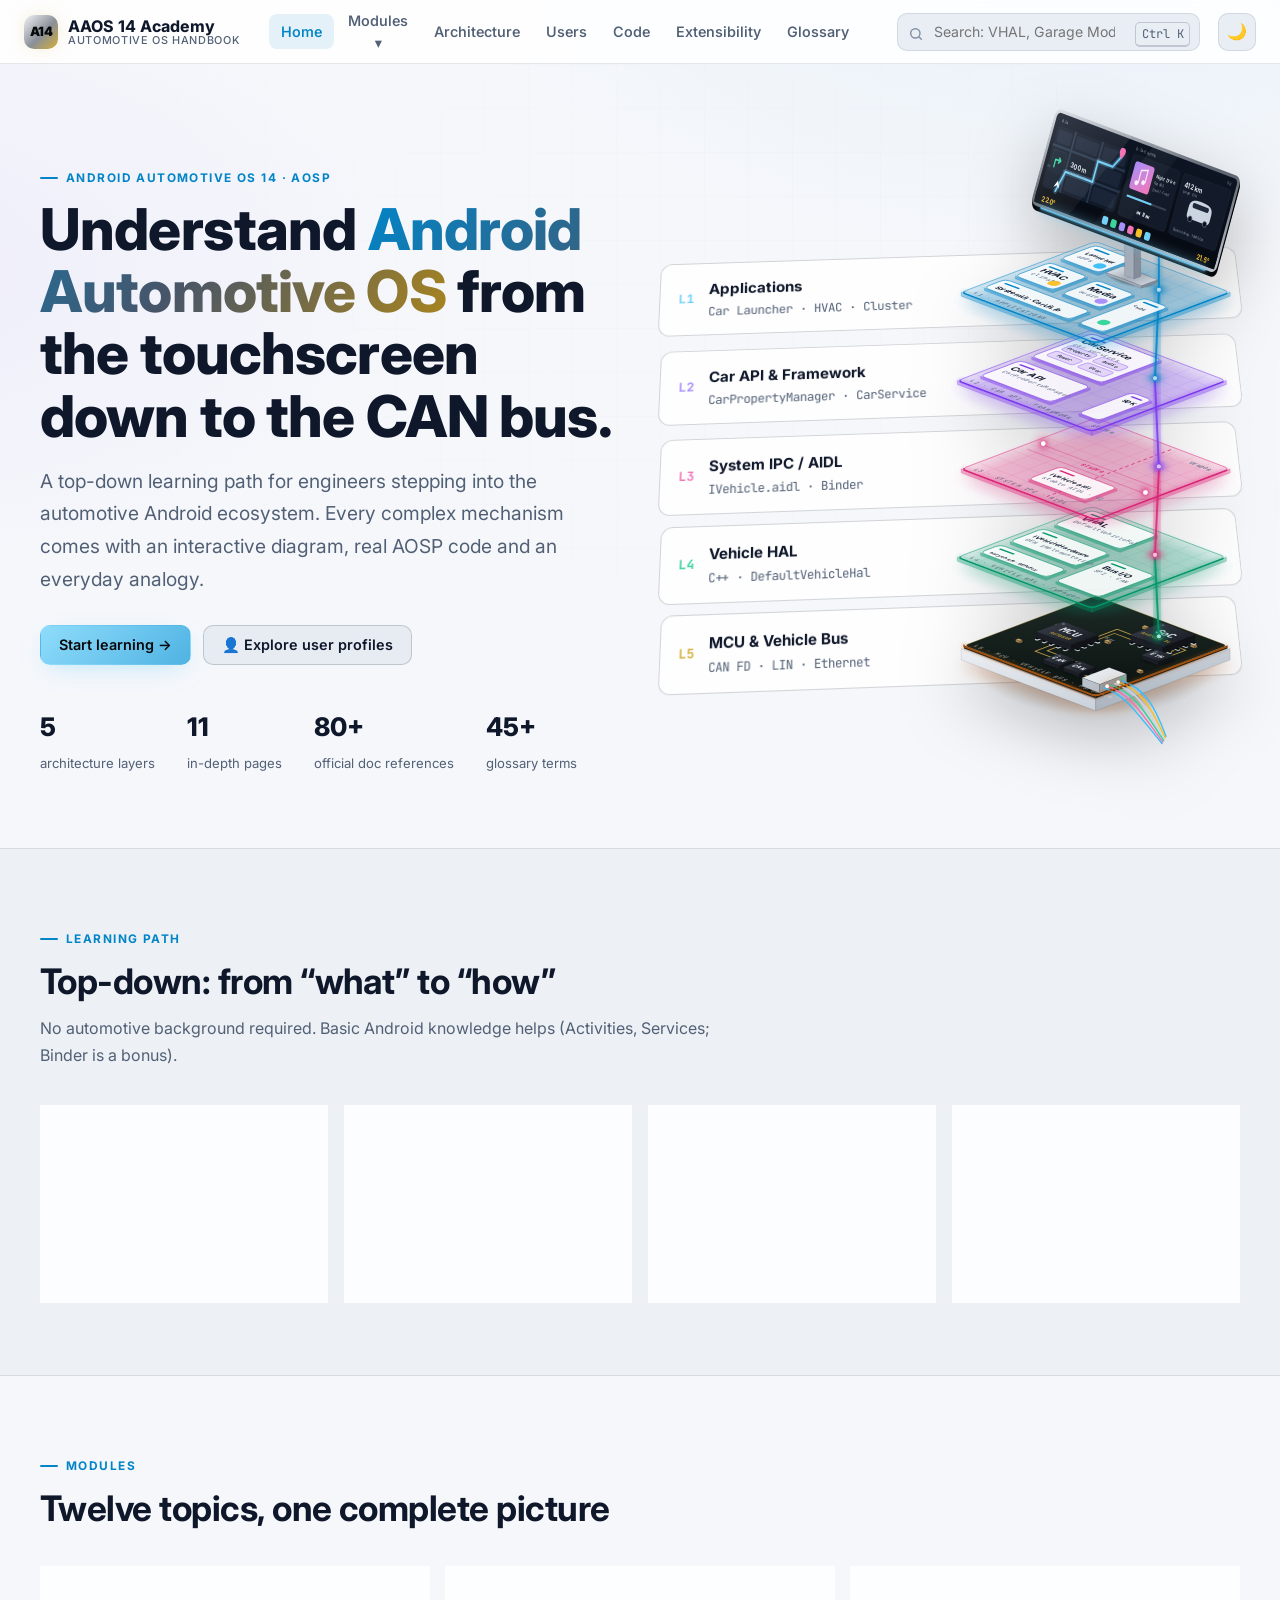
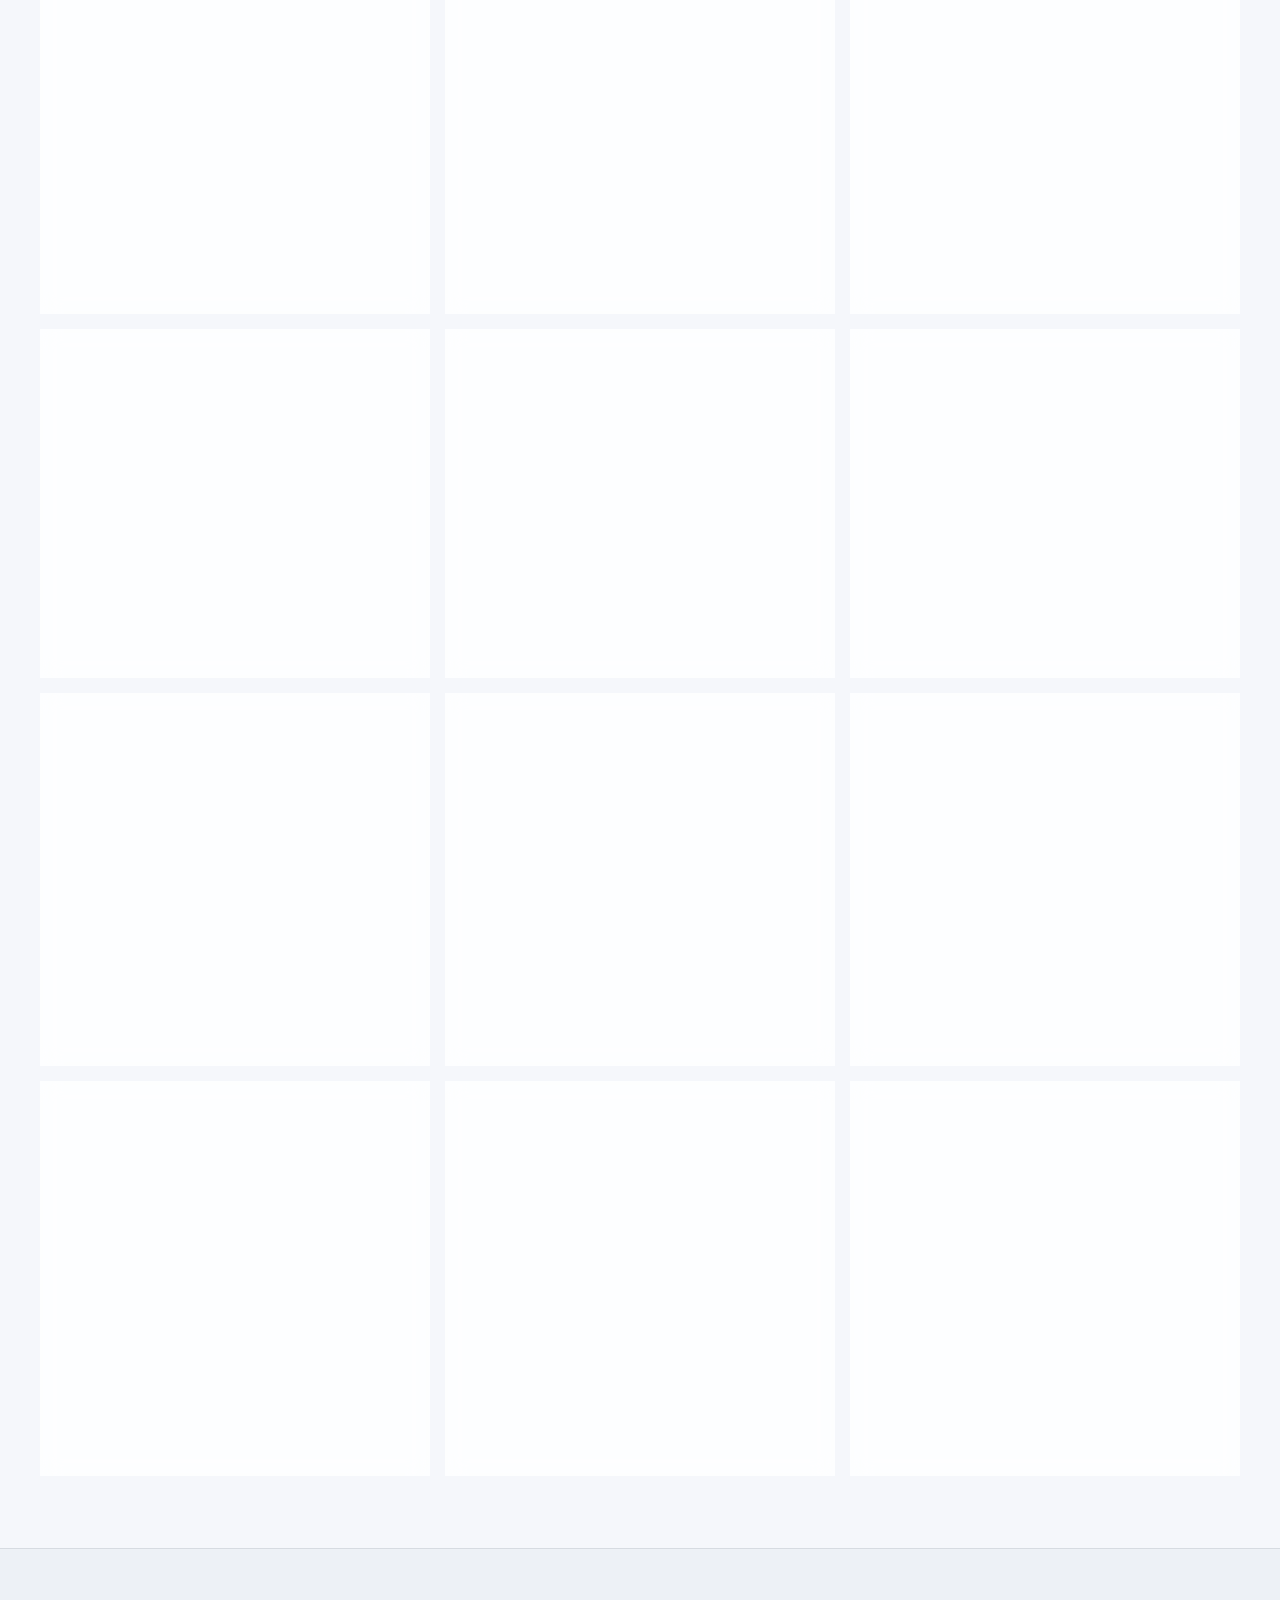
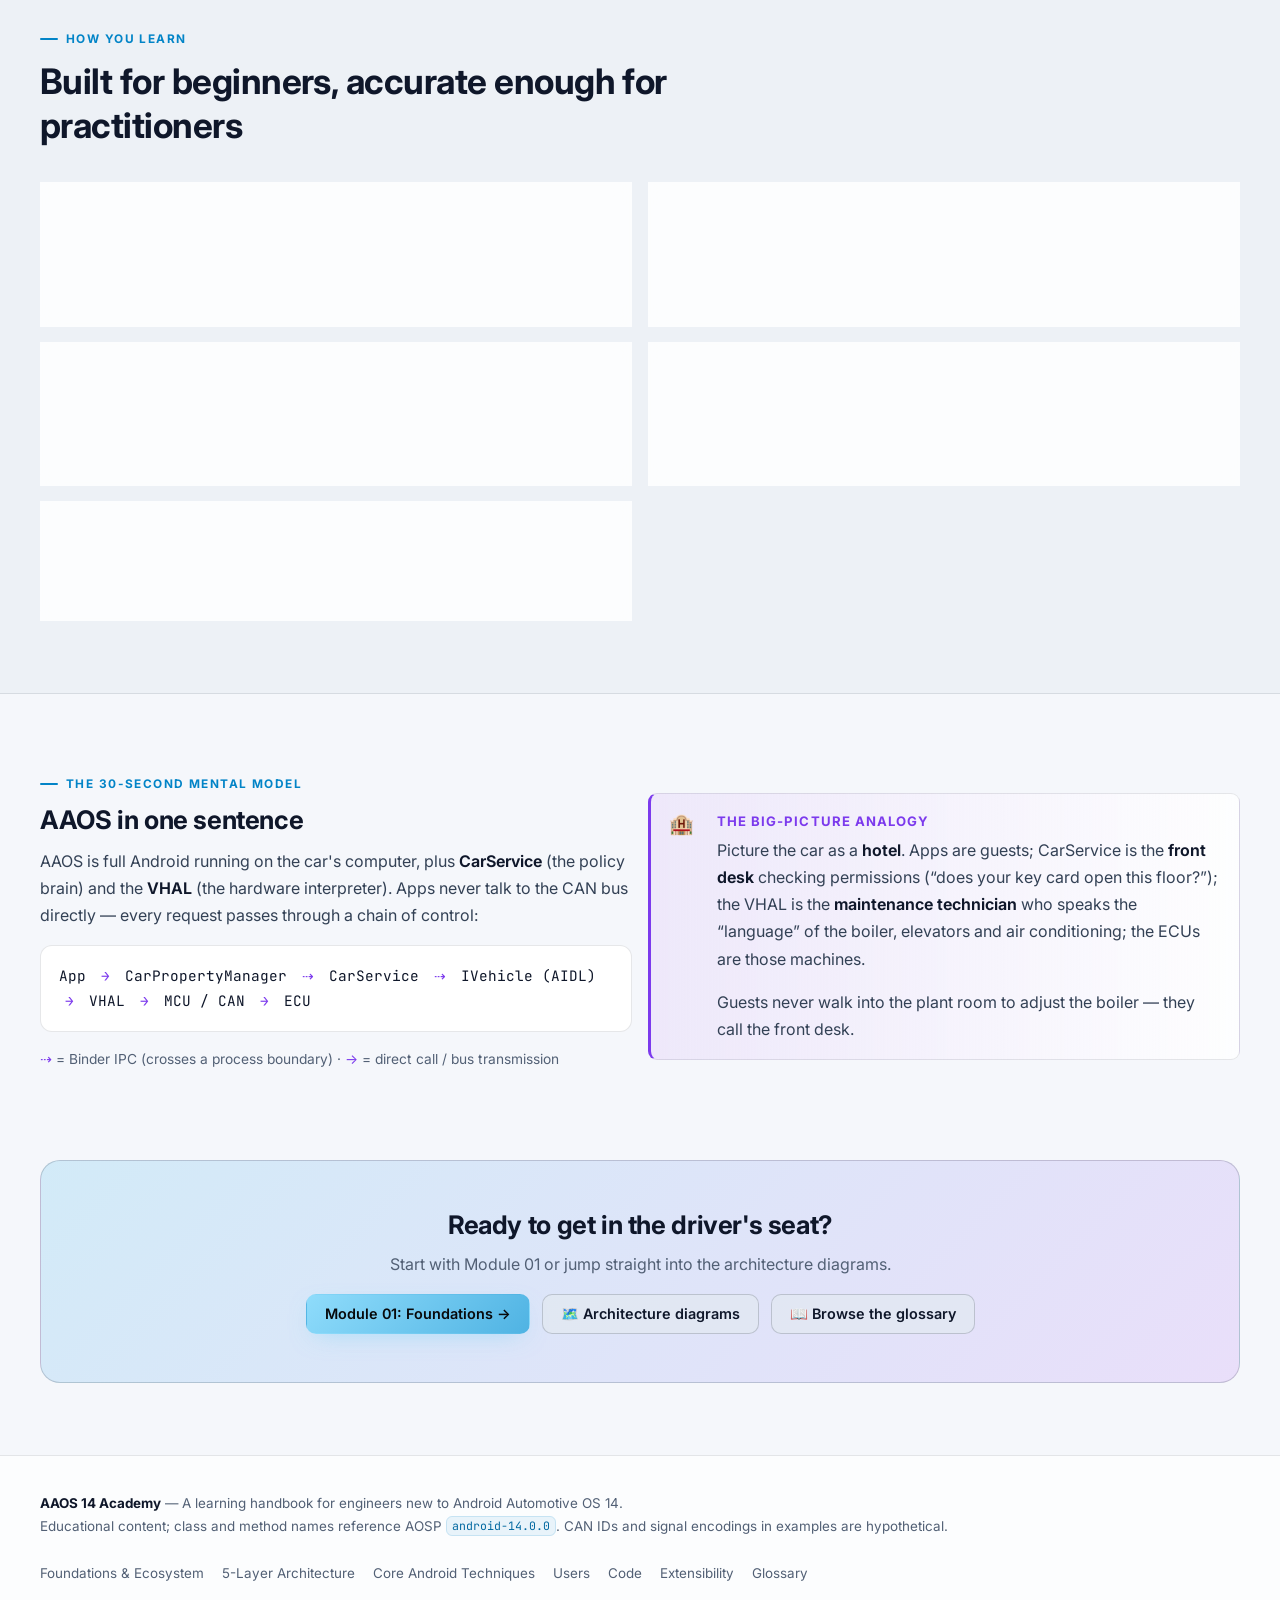
==== commit 733ff97c: "Add Module 11: AAOS Platform Deep Dive A new page covering AAOS as it sits in the AOSP source tree: " ====
--- a/aaos14-academy/index.html
+++ b/aaos14-academy/index.html
@@ -87,7 +87,7 @@
       <div class="l-inner">
         <div class="l-head">
           <div class="eyebrow">Modules</div>
-          <h2>Eleven topics, one complete picture</h2>
+          <h2>Twelve topics, one complete picture</h2>
         </div>
         <div class="grid grid-3" id="module-grid"></div>
       </div>
--- a/aaos14-academy/assets/css/main.css
+++ b/aaos14-academy/assets/css/main.css
@@ -1,38 +1,38 @@
 /* =========================================================================
-   AAOS 14 Academy — Deep Obsidian & Titanium (dark) · Light theme below
+   AAOS 14 Academy — Graphite & Champagne (dark) · Light theme below
    ========================================================================= */
 :root {
-  /* ---- Deep Obsidian & Titanium palette (spec names) ---- */
-  --bg-main: #08090b;
-  --bg-spotlight: radial-gradient(circle at 50% -10%, #1a1d26 0%, #08090b 70%);
-  --surface-card: #12141a;
-  --surface-card-hover: #181b24;
-  --surface-nav: rgba(18, 20, 26, 0.85);
-  --border-card: rgba(255, 255, 255, 0.08);
-  --border-card-hover: rgba(255, 255, 255, 0.16);
+  /* ---- Graphite & Champagne palette (spec names) ---- */
+  --bg-main: #17191d;
+  --bg-spotlight: radial-gradient(1200px 700px at 50% -12%, #2c3037 0%, transparent 70%), linear-gradient(180deg, #1c1f24 0%, #15171a 100%);
+  --surface-card: rgba(40, 44, 51, 0.62);
+  --surface-card-hover: rgba(52, 57, 66, 0.72);
+  --surface-nav: rgba(27, 29, 34, 0.86);
+  --border-card: rgba(255, 255, 255, 0.11);
+  --border-card-hover: rgba(255, 255, 255, 0.2);
   --border-active: #70cff8;
-  --text-primary: #f1f3f5;
-  --text-secondary: #8a8f98;
-  --text-muted: #525866;
+  --text-primary: #eef0f2;
+  --text-secondary: #9ca2ab;
+  --text-muted: #6c727c;
   --accent-cyan: #70cff8;
   --accent-gold: #d4af37;
   --accent-emerald: #34d399;
   --badge-bg: rgba(112, 207, 248, 0.1);
   --badge-text: #70cff8;
-  --code-bg: #0d0e12;
-  --code-border: rgba(255, 255, 255, 0.06);
+  --code-bg: #141619;
+  --code-border: rgba(255, 255, 255, 0.08);
 
   /* ---- Design tokens used by every component, mapped onto the palette ---- */
   --bg: var(--bg-main);
-  --bg-2: #0d0e12;
-  --bg-3: #12141a;
+  --bg-2: #1b1d22;
+  --bg-3: #23262c;
   --surface: var(--surface-card);
-  --surface-solid: var(--surface-card);
+  --surface-solid: #25282e;
   --surface-hi: var(--surface-card-hover);
   --border: var(--border-card);
   --border-hi: var(--border-card-hover);
   --text: var(--text-primary);
-  --text-2: #b9bec6;              /* body prose: between primary and secondary for long-form readability */
+  --text-2: #c6cad0;              /* body prose: between primary and secondary for long-form readability */
   --muted: var(--text-secondary);
   --faint: var(--text-muted);
   --blue: var(--accent-cyan);
@@ -54,7 +54,8 @@
   --radius-sm: 9px;
   --header-h: 64px;
   --sidebar-w: 290px;
-  --shadow: 0 18px 50px -18px rgba(0, 0, 0, 0.85);
+  --shadow: 0 18px 50px -18px rgba(0, 0, 0, 0.7);
+  --strong: #dfc7a1;              /* champagne: bold terms in prose */
   color-scheme: dark;
 }
 
@@ -81,7 +82,7 @@
   color: var(--code-inline);
   padding: 0.12em 0.42em;
   border-radius: 6px;
-  border: 1px solid rgba(112, 207, 248, 0.15);
+  border: 1px solid var(--code-inline-border);
   overflow-wrap: break-word; /* only breaks a token if it truly cannot fit; never shrinks table columns */
 }
 kbd {
@@ -101,7 +102,7 @@
 p { margin: 0 0 1rem; }
 ul, ol { padding-left: 1.3rem; margin: 0 0 1rem; }
 li { margin: 0.25rem 0; }
-strong { color: var(--text); font-weight: 650; }
+strong { color: var(--strong); font-weight: 650; }
 hr { border: 0; border-top: 1px solid var(--border); margin: 2.5rem 0; }
 ::selection { background: rgba(112, 207, 248, 0.3); }
 :focus-visible { outline: 2px solid var(--blue); outline-offset: 2px; border-radius: 4px; }
@@ -131,8 +132,9 @@
 }
 .brand small { display: block; font-size: 0.68rem; color: var(--muted); font-weight: 500; letter-spacing: 0.06em; text-transform: uppercase; line-height: 1; }
 .brand span { line-height: 1.15; }
-.main-nav { display: flex; gap: 2px; margin-left: 12px; }
+.main-nav { display: flex; align-items: center; gap: 2px; margin-left: 12px; }
 .main-nav a, .nav-drop > button {
+  display: inline-flex; align-items: center; line-height: 1.5; /* the button doesn't inherit body line-height, so set both */
   color: var(--muted); font-size: 0.9rem; font-weight: 550;
   padding: 7px 12px; border-radius: 8px; background: none; border: 0; cursor: pointer; font-family: inherit;
 }
@@ -226,6 +228,9 @@
 }
 .sb-sections a:hover { color: var(--text); text-decoration: none; background: var(--surface); }
 .sb-sections a.active { color: var(--blue); font-weight: 600; }
+.sb-sections a { display: flex; gap: 8px; align-items: baseline; }
+.sb-snum { flex: 0 0 auto; min-width: 26px; font: 0.7rem var(--mono); color: var(--faint); }
+.sb-sections a.active .sb-snum { color: var(--blue); }
 .sb-sections a.active::before {
   content: ""; position: absolute; left: -13px; top: 6px; bottom: 6px; width: 2px; border-radius: 2px;
   background: var(--blue); box-shadow: 0 0 10px var(--blue);
@@ -254,14 +259,19 @@
 .doc-section { padding-top: 40px; }
 .sec-head {
   position: sticky; top: var(--header-h); z-index: 5;
-  margin: 0 -40px 18px; padding: 14px 40px 12px;
-  background: linear-gradient(180deg, var(--sechead) 70%, transparent);
-  backdrop-filter: blur(6px);
+  margin: 0 calc(-1 * var(--sechead-bleed)) 18px; padding: 14px var(--sechead-bleed) 12px;
+  background: var(--sechead);
+  border: 1px solid var(--sechead-border); border-radius: 14px;
+  box-shadow: var(--sechead-shadow);
+  backdrop-filter: blur(10px);
 }
 .sec-head h2 { margin: 0; display: flex; align-items: baseline; gap: 12px; }
-.sec-head .sec-num { font-family: var(--mono); font-size: 0.85rem; color: var(--blue); font-weight: 600; }
+.sec-head h2 code { overflow-wrap: anywhere; }
+@media (max-width: 560px) { .sec-head h2 { display: block; } .sec-head .sec-num { margin-right: 8px; } } /* inline flow wraps long titles the flex row can't */
+.sec-head .sec-num { font-family: var(--mono); font-size: 0.85rem; color: var(--sechead-num); font-weight: 600; }
 .sec-head .anchor { opacity: 0; color: var(--faint); font-size: 1rem; }
 .sec-head:hover .anchor { opacity: 1; }
+@media (hover: none), (max-width: 900px) { .sec-head .anchor { display: none; } } /* hover-only affordance; also keeps long titles from widening the page */
 
 /* ------------------------------------------------------------ Components */
 .glass {
@@ -337,6 +347,12 @@
 table.t tbody tr:last-child td { border-bottom: 0; }
 table.t tbody tr:hover td { background: rgba(112, 207, 248, 0.04); }
 table.t td:first-child { color: var(--text); font-weight: 550; }
+/* option tables: whole-token chips instead of wrapping "a · b · c" runs */
+.opt-table .opt-c-opt { width: 21%; } .opt-table .opt-c-val { width: 27%; }
+.opt-table code { white-space: nowrap; }
+.opt-def { display: block; margin-top: 6px; font-size: 0.8rem; font-weight: 400; color: var(--muted); }
+.opt-vals { display: flex; flex-wrap: wrap; gap: 6px; }
+@media (max-width: 700px) { .opt-table .opt-c-opt, .opt-table .opt-c-val { width: auto; } .opt-table td:last-child code { white-space: normal; } }
 
 /* Tabs */
 .tabs { margin: 18px 0; }
@@ -444,25 +460,50 @@
 
 /* Deployment architecture */
 .deploy { display: grid; grid-template-columns: minmax(0, 1.6fr) minmax(0, 1fr); gap: 18px; align-items: start; }
+.deploy-diagram, .deploy .info-panel {
+  border-radius: 16px;
+  background: linear-gradient(180deg, color-mix(in srgb, var(--ao-card-a) 88%, transparent), color-mix(in srgb, var(--ao-card-b) 88%, transparent));
+  border-color: var(--border-hi); box-shadow: inset 0 1px 0 var(--ao-hi), var(--ao-lift);
+}
 .deploy-diagram { padding: 20px; display: flex; flex-direction: column; gap: 10px; }
-.dp-row { display: flex; gap: 8px; flex-wrap: wrap; }
-.dp-row-label { font-size: 0.7rem; text-transform: uppercase; letter-spacing: 0.1em; color: var(--faint); font-weight: 700; }
+.dp-row { display: flex; gap: 10px; flex-wrap: wrap; }
+.dp-row-label { font: 700 0.68rem var(--mono); text-transform: uppercase; letter-spacing: 0.08em; color: color-mix(in srgb, var(--tn) var(--tone-ink), var(--dg-title)); }
+/* blocks share the layer-slab look of the AAOS overview (.ao-layer) */
 .dp-item {
-  flex: 1 1 110px; padding: 10px 12px; border-radius: 10px; cursor: pointer; text-align: left;
-  background: var(--bg-3); border: 1px solid var(--border); color: var(--text-2); font: inherit; font-size: 0.82rem; transition: 0.15s;
-}
-.dp-item b { display: block; color: var(--text); font-size: 0.86rem; }
-.dp-item small { color: var(--muted); font-size: 0.74rem; font-family: var(--mono); }
-.dp-item:hover { border-color: var(--blue); }
-.dp-item.sel { border-color: var(--blue); background: var(--blue-dim); box-shadow: 0 0 0 3px rgba(112, 207, 248, 0.1); }
-.dp-item.soc { border-color: rgba(112, 207, 248, 0.35); }
-.dp-item.mcu { border-color: rgba(168, 85, 247, 0.4); }
-.dp-item.bus { border-color: rgba(251, 191, 36, 0.4); }
-.dp-item.ecu { border-color: rgba(52, 211, 153, 0.35); }
-.dp-link { text-align: center; font-size: 0.74rem; font-family: var(--mono); color: var(--faint); position: relative; padding: 2px 0; }
-.dp-link::before { content: "▲▼"; color: var(--blue); margin-right: 6px; letter-spacing: -2px; }
-.dp-soc { padding: 12px; border-radius: 12px; border: 1px dashed rgba(112, 207, 248, 0.35); }
-.dp-soc-title { font-size: 0.78rem; color: var(--blue); font-weight: 650; margin-bottom: 8px; }
+  position: relative; z-index: 1; flex: 1 1 110px; padding: 11px 13px; border-radius: 12px; cursor: pointer; text-align: left;
+  color: var(--text-2); font: inherit; font-size: 0.82rem; transition: border-color 0.15s, box-shadow 0.15s, transform 0.15s;
+  background:
+    var(--ao-brush),
+    linear-gradient(180deg, color-mix(in srgb, var(--tn) var(--ao-tint), var(--ao-card-a)), color-mix(in srgb, var(--tn) 5%, var(--ao-card-b)));
+  border: 1.5px solid color-mix(in srgb, var(--tn) 60%, transparent);
+  box-shadow:
+    0 0 16px -7px color-mix(in srgb, var(--tn) var(--ao-glow), transparent),
+    inset 0 0 22px -12px color-mix(in srgb, var(--tn) var(--ao-glow), transparent),
+    inset 0 1px 0 var(--ao-hi), var(--ao-lift);
+}
+.dp-item b { display: block; color: var(--text); font-size: 0.88rem; font-weight: 650; text-shadow: 0 1px 0 rgba(0, 0, 0, 0.35); }
+.dp-item small { color: var(--text-2); font-size: 0.74rem; font-family: var(--mono); }
+.dp-item:hover { border-color: var(--tn); transform: translateY(-1px); }
+.dp-item.sel {
+  border-color: var(--tn);
+  box-shadow: 0 0 0 3px color-mix(in srgb, var(--tn) 22%, transparent), 0 0 22px -4px color-mix(in srgb, var(--tn) 70%, transparent),
+    inset 0 0 26px -10px color-mix(in srgb, var(--tn) 70%, transparent), inset 0 1px 0 var(--ao-hi), var(--ao-lift);
+}
+/* conduits between rows: cancel the column gap so the pipe meets both rows */
+.dp-link { margin: -10px 0; }
+.dp-link span { padding-right: 52px; }
+/* here the trace runs straight down between rows, with a via pad on each rim, so it never covers block titles */
+.dp-link .ao-pipe { left: auto; right: 30px; top: -3px; bottom: -3px; width: 0; border-width: 0 2px 0 0; border-radius: 0; }
+.dp-link .ao-pipe::before, .dp-link .ao-pipe::after { left: -4px; right: auto; }
+.dp-link .ao-pipe::before { top: -5px; bottom: auto; }
+.dp-link .ao-pipe::after { bottom: -5px; background: var(--wire) 50% 0 / 2px 50% no-repeat, var(--dg-canvas); } /* wire arrives from above */
+.dp-soc {
+  position: relative; z-index: 1; padding: 13px; border-radius: 14px;
+  background: var(--ao-weave), color-mix(in srgb, var(--tn) 5%, var(--ao-tray));
+  border: 1.5px dashed color-mix(in srgb, var(--tn) 50%, transparent);
+  box-shadow: inset 0 2px 10px var(--ao-tray), 0 0 18px -8px color-mix(in srgb, var(--tn) 50%, transparent);
+}
+.dp-soc-title { font-size: 0.8rem; color: color-mix(in srgb, var(--tn) var(--tone-ink), var(--dg-title)); font-weight: 650; margin-bottom: 10px; }
 .info-panel { padding: 22px; position: sticky; top: calc(var(--header-h) + 80px); }
 .info-panel h4 { margin-top: 0; color: var(--text); }
 .info-panel .ip-kicker { font-size: 0.72rem; text-transform: uppercase; letter-spacing: 0.1em; color: var(--blue); font-weight: 700; }
@@ -654,7 +695,7 @@
 .gloss-item p { margin: 0; font-size: 0.88rem; }
 
 /* Formula */
-.formula { font-family: var(--mono); font-size: 1rem; text-align: center; padding: 18px; margin: 16px 0; border-radius: 12px; background: var(--formula-bg); border: 1px solid var(--border); color: var(--text); }
+.formula { font-family: var(--mono); font-size: 1rem; text-align: center; padding: 18px; margin: 16px 0; border-radius: 12px; background: var(--formula-bg); border: 1px solid var(--border); color: var(--text); overflow-wrap: anywhere; }
 .formula .frac { display: inline-flex; flex-direction: column; vertical-align: middle; text-align: center; margin: 0 6px; }
 .formula .frac span:first-child { border-bottom: 1px solid var(--text-2); padding: 0 6px 2px; }
 .formula .frac span:last-child { padding-top: 2px; }
@@ -671,7 +712,7 @@
   .hero-inner { grid-template-columns: 1fr; }
   .path-steps { grid-template-columns: repeat(2, 1fr); }
   .grid-4 { grid-template-columns: repeat(2, minmax(0, 1fr)); }
-  .deploy, .layers, .sm-wrap, .code-explorer, .cabin, .seq-detail, .perm-check, .trace-top { grid-template-columns: 1fr; }
+  .deploy, .layers, .sm-wrap, .code-explorer, .cabin, .seq-detail, .perm-check, .trace-top { grid-template-columns: minmax(0, 1fr); }
   .seq-detail > div + div { border-left: 0; border-top: 1px solid var(--border); }
   .layer-stack, .info-panel, .ann-list { position: static; }
 }
@@ -684,7 +725,7 @@
   }
   .sidebar.open { transform: none; }
   .content-inner { padding: 0 16px; }
-  .sec-head { margin: 0 -16px 18px; padding: 12px 16px 10px; }
+  .sec-head { margin: 0 calc(-1 * var(--sechead-bleed-sm)) 18px; padding: 12px var(--sechead-bleed-sm) 10px; }
   .grid-2, .grid-3, .gloss-grid { grid-template-columns: 1fr; }
   .global-search { width: auto; flex: 1; }
   .global-search kbd { display: none; }
@@ -756,22 +797,27 @@
    user hasn't forced dark), or when the user picks it with the toggle.   */
 :root {
   --purple-text: #c4b5fd;
-  --code-inline: #8fdcfb;
-  --code-inline-bg: rgba(112, 207, 248, 0.08);
-  --scroll: #262a33;
+  --code-inline: #dde2e8;
+  --code-inline-bg: rgba(255, 255, 255, 0.07);
+  --code-inline-border: rgba(255, 255, 255, 0.17);
+  --scroll: #3a3f47;
   --header-bg: var(--surface-nav);
-  --sidebar-bg: rgba(13, 14, 18, 0.7);
-  --sechead: rgba(8, 9, 11, 0.95);
-  --thead-bg: #0d0e12;
-  --footer-bg: rgba(8, 9, 11, 0.85);
-  --alt-bg: rgba(18, 20, 26, 0.55);
-  --panel: #12141a;
-  --panel-2: #0d0e12;
-  --panel-hi: #1a2a33;
-  --panel-soft: rgba(18, 20, 26, 0.6);
-  --chip-bg: #0d0e12;
-  --line: #2a2e37;
-  --line-2: #3d424d;
+  --sidebar-bg: rgba(24, 26, 30, 0.72);
+  --sechead: linear-gradient(180deg, rgba(48, 52, 60, 0.94), rgba(31, 34, 39, 0.94));
+  --sechead-border: rgba(255, 255, 255, 0.1);
+  --sechead-shadow: 0 10px 28px -14px rgba(0, 0, 0, 0.8), inset 0 1px 0 rgba(255, 255, 255, 0.06);
+  --sechead-num: #9ca2ab;
+  --sechead-bleed: 20px; --sechead-bleed-sm: 8px;
+  --thead-bg: #24272d;
+  --footer-bg: rgba(23, 25, 29, 0.86);
+  --alt-bg: rgba(40, 44, 51, 0.4);
+  --panel: #23262c;
+  --panel-2: #1c1e23;
+  --panel-hi: #2a3640;
+  --panel-soft: rgba(40, 44, 51, 0.55);
+  --chip-bg: #1c1e23;
+  --line: #363a43;
+  --line-2: #4a505a;
   --formula-bg: var(--code-bg);
   --seq-future: 0.1;
   --seq-done: 0.5;
@@ -789,7 +835,8 @@
     --purple: #7c3aed; --purple-dim: rgba(124, 58, 237, 0.1);
     --red: #dc2626; --red-dim: rgba(220, 38, 38, 0.09);
     --purple-text: #7c3aed; --code-inline: #0369a1; --code-inline-bg: rgba(2, 132, 199, 0.08); --scroll: #cbd5e1;
-    --header-bg: rgba(255, 255, 255, 0.85); --sidebar-bg: rgba(255, 255, 255, 0.65); --sechead: rgba(245, 247, 251, 0.96);
+    --header-bg: rgba(255, 255, 255, 0.85); --sidebar-bg: rgba(255, 255, 255, 0.65); --sechead: linear-gradient(180deg, rgba(245, 247, 251, 0.96) 70%, transparent);
+    --sechead-border: transparent; --sechead-shadow: none; --sechead-num: var(--blue); --sechead-bleed: 40px; --sechead-bleed-sm: 16px; --code-inline-border: rgba(2, 132, 199, 0.15); --strong: var(--text);
     --thead-bg: #f1f5f9; --footer-bg: rgba(255, 255, 255, 0.75); --alt-bg: rgba(226, 232, 240, 0.45);
     --panel: #ffffff; --panel-2: #f1f5f9; --panel-hi: #e0f2fe; --panel-soft: rgba(248, 250, 252, 0.85);
     --chip-bg: #f1f5f9; --line: #cbd5e1; --line-2: #94a3b8; --formula-bg: #ffffff; --seq-future: 0.22; --seq-done: 0.75; --bg-spotlight: radial-gradient(1100px 600px at 85% -10%, rgba(2, 132, 199, 0.06), transparent 60%), radial-gradient(900px 500px at -10% 30%, rgba(124, 58, 237, 0.05), transparent 60%); --gold: #a8841f; --grad-mid: #475569; --text-2: #334155;
@@ -808,7 +855,8 @@
   --purple: #7c3aed; --purple-dim: rgba(124, 58, 237, 0.1);
   --red: #dc2626; --red-dim: rgba(220, 38, 38, 0.09);
   --purple-text: #7c3aed; --code-inline: #0369a1; --code-inline-bg: rgba(2, 132, 199, 0.08); --scroll: #cbd5e1;
-  --header-bg: rgba(255, 255, 255, 0.85); --sidebar-bg: rgba(255, 255, 255, 0.65); --sechead: rgba(245, 247, 251, 0.96);
+  --header-bg: rgba(255, 255, 255, 0.85); --sidebar-bg: rgba(255, 255, 255, 0.65); --sechead: linear-gradient(180deg, rgba(245, 247, 251, 0.96) 70%, transparent);
+    --sechead-border: transparent; --sechead-shadow: none; --sechead-num: var(--blue); --sechead-bleed: 40px; --sechead-bleed-sm: 16px; --code-inline-border: rgba(2, 132, 199, 0.15); --strong: var(--text);
   --thead-bg: #f1f5f9; --footer-bg: rgba(255, 255, 255, 0.75); --alt-bg: rgba(226, 232, 240, 0.45);
   --panel: #ffffff; --panel-2: #f1f5f9; --panel-hi: #e0f2fe; --panel-soft: rgba(248, 250, 252, 0.85);
   --chip-bg: #f1f5f9; --line: #cbd5e1; --line-2: #94a3b8; --formula-bg: #ffffff; --seq-future: 0.22; --seq-done: 0.75; --bg-spotlight: radial-gradient(1100px 600px at 85% -10%, rgba(2, 132, 199, 0.06), transparent 60%), radial-gradient(900px 500px at -10% 30%, rgba(124, 58, 237, 0.05), transparent 60%); --gold: #a8841f; --grad-mid: #475569; --text-2: #334155;
@@ -831,30 +879,9 @@
 }
 .theme-btn:hover { border-color: var(--blue); }
 
-/* ------------------------------------------------ Looper simulator */
-.lp-controls { display: flex; flex-wrap: wrap; gap: 8px; margin-bottom: 16px; }
-.lp-grid { display: grid; grid-template-columns: minmax(0, 1fr) minmax(0, 1fr); gap: 18px; }
-.lp-label { font-size: 0.72rem; text-transform: uppercase; letter-spacing: 0.08em; color: var(--muted); font-weight: 700; margin-bottom: 6px; }
-.lp-thread { padding: 12px 14px; border-radius: 10px; border: 1px solid var(--border); background: var(--bg-3); font-size: 0.86rem; color: var(--text-2); min-height: 62px; }
-.lp-thread.busy { border-color: var(--green); background: var(--green-dim); }
-.lp-thread.heavy { border-color: var(--red); background: var(--red-dim); }
-.lp-bar { height: 6px; border-radius: 4px; background: var(--border); margin-top: 8px; overflow: hidden; }
-.lp-bar > div { height: 100%; background: currentColor; color: var(--green); transition: width 0.05s linear; }
-.lp-thread.heavy .lp-bar > div { color: var(--red); }
-.lp-queue { display: flex; flex-direction: column; gap: 6px; min-height: 40px; }
-.lp-item { display: flex; justify-content: space-between; gap: 10px; padding: 8px 12px; border-radius: 8px; border: 1px solid var(--border); background: var(--surface); font-size: 0.84rem; color: var(--text-2); }
-.lp-item.due { border-color: var(--blue); }
-.lp-item.input { border-left: 3px solid var(--amber); }
-.lp-item.heavy { border-left: 3px solid var(--red); }
-.lp-item small { color: var(--muted); }
-.lp-log { font-family: var(--mono); font-size: 0.74rem; background: var(--formula-bg); border: 1px solid var(--border); border-radius: 10px; padding: 10px 12px; height: 230px; overflow: auto; color: var(--text-2); }
-.lp-log div { white-space: pre-wrap; margin: 1px 0; }
-.lp-log .t { color: var(--faint); }
-.lp-anr { margin-top: 14px; padding: 12px 16px; border-radius: 10px; border: 1px solid var(--red); background: var(--red-dim); color: var(--text); font-size: 0.9rem; }
-@media (max-width: 900px) { .lp-grid { grid-template-columns: 1fr; } }
 
 /* ---- Obsidian: interactive surfaces lift on hover ---- */
-.module-card:hover, .ref-item:hover, .pager a:hover, .dp-item:hover, .layer-btn:hover, .ext-pick button:hover { background: var(--surface-hi); }
+.module-card:hover, .ref-item:hover, .pager a:hover, .layer-btn:hover, .ext-pick button:hover { background: var(--surface-hi); }
 .glass { box-shadow: inset 0 1px 0 rgba(255, 255, 255, 0.03); }
 :root[data-theme="light"] .glass { box-shadow: none; }
 @media (prefers-color-scheme: light) { :root:not([data-theme="dark"]) .glass { box-shadow: none; } }
@@ -862,7 +889,7 @@
 /* =====================================================================
    DIAGRAM SYSTEM v2 — glass nodes, glowing flow lines, signal pulses
    ===================================================================== */
-:root { --node-border: rgba(255, 255, 255, 0.08); --node-fill: #12141a; --glow-a: 0.55; }
+:root { --node-border: rgba(255, 255, 255, 0.11); --node-fill: #25282e; --glow-a: 0.55; }
 :root[data-theme="light"] { --node-border: rgba(15, 23, 42, 0.12); --node-fill: #ffffff; --glow-a: 0.35; }
 @media (prefers-color-scheme: light) { :root:not([data-theme="dark"]) { --node-border: rgba(15, 23, 42, 0.12); --node-fill: #ffffff; --glow-a: 0.35; } }
 
@@ -1002,7 +1029,7 @@
   .sf-node { display: grid; grid-template-columns: 130px minmax(0, 1fr) auto; align-items: center; gap: 4px 12px; }
   .sf-node b { margin: 0; }
   .sf-node .sf-val { margin: 0; }
-  .sf-detail { grid-template-columns: 1fr; }
+  .sf-detail { grid-template-columns: minmax(0, 1fr); }
 }
 @media (max-width: 560px) { .sf-node { grid-template-columns: 1fr; } }
 
@@ -1076,16 +1103,16 @@
    Accents: cyan = software / IPC, amber = hardware & Treble boundary.
    ===================================================================== */
 :root {
-  --dg-canvas: #0d0f14; --dg-canvas-border: rgba(255, 255, 255, 0.08);
-  --dg-band-a: #161922; --dg-band-b: #101218; --dg-band-border: rgba(255, 255, 255, 0.1);
-  --dg-card: #1c202b; --dg-card-soft: #161922; --dg-card-border: rgba(255, 255, 255, 0.2);
-  --dg-chip: #161922; --dg-surface: #12141a; --dg-toolbar: #101218;
+  --dg-canvas: #1a1c21; --dg-canvas-border: rgba(255, 255, 255, 0.1);
+  --dg-band-a: #23262c; --dg-band-b: #1e2126; --dg-band-border: rgba(255, 255, 255, 0.12);
+  --dg-card: #2a2e35; --dg-card-soft: #23262c; --dg-card-border: rgba(255, 255, 255, 0.22);
+  --dg-chip: #23262c; --dg-surface: #202328; --dg-toolbar: #1e2126;
   --dg-cyan: #70cff8; --dg-cyan-rgb: 112, 207, 248; --dg-cyan-dim: rgba(112, 207, 248, 0.1);
   --dg-amber: #f59e0b; --dg-amber-rgb: 245, 158, 11; --dg-amber-dim: rgba(245, 158, 11, 0.12);
   --dg-neutral-rgb: 200, 205, 214;
-  --dg-title: #f1f3f5; --dg-text: #c3c8d0; --dg-muted: #8a8f98; --dg-faint: #5b616e;
-  --dg-line: #2a2e37; --dg-line-2: #3d424d;
-  --dg-btn: #1c202b; --dg-btn-border: rgba(255, 255, 255, 0.12);
+  --dg-title: #eef0f2; --dg-text: #c6cad0; --dg-muted: #9ca2ab; --dg-faint: #6c727c;
+  --dg-line: #363a43; --dg-line-2: #4a505a;
+  --dg-btn: #2a2e35; --dg-btn-border: rgba(255, 255, 255, 0.12);
   --dg-glow: 0.45;
   --zone-0: #70cff8; --zone-1: #f59e0b; --zone-2: #a5b4c8; --zone-3: #d8c7a4;
 }
@@ -1341,20 +1368,78 @@
 /* ---------------------------------------------------- AAOS overview (Foundations 1.1) */
 .ao-overview { display: grid; grid-template-columns: minmax(0, 1.35fr) minmax(0, 1fr); gap: 20px; align-items: start; }
 .ao-stack { display: flex; flex-direction: column; }
-.ao-layer { position: relative; padding: 12px 16px 12px; border-radius: 11px; background: color-mix(in srgb, var(--tn) var(--tone-fill), var(--dg-card)); border: 1.4px solid color-mix(in srgb, var(--tn) var(--tone-edge), var(--dg-title)); }
-.ao-layer b { display: block; color: var(--text); font-size: 0.98rem; margin: 2px 0 3px; }
-.ao-layer small { display: block; font: 0.74rem/1.5 var(--mono); color: var(--text-2); }
-.ao-tag { font: 700 0.66rem var(--mono); letter-spacing: 0.06em; text-transform: uppercase; color: color-mix(in srgb, var(--tn) var(--tone-ink), var(--dg-title)); }
-.ao-link { display: flex; align-items: center; gap: 12px; min-height: 36px; padding-left: 30px; font: 0.74rem var(--mono); color: var(--muted); }
-.ao-link i { position: relative; flex: 0 0 2px; align-self: stretch; background: var(--tn); }
-.ao-link i::after { content: ""; position: absolute; bottom: 0; left: -4px; border: 5px solid transparent; border-top-color: var(--tn); border-bottom: 0; }
-.ao-link span { color: color-mix(in srgb, var(--tn) var(--tone-ink), var(--dg-title)); }
+/* Layer stack: glass slabs with a glowing tone rim, joined by metal conduits on the right */
+:root {
+  --ao-card-a: #2a2e34; --ao-card-b: #1c1f23; --ao-tint: 11%; --ao-glow: 50%; --ao-rim: 78%;
+  --ao-steel: #8c96a3; --ao-knob: radial-gradient(circle at 35% 30%, #d4d9df 0, #7b838e 28%, #2f343b 62%, #16181c 100%);
+  --ao-lift: 0 18px 30px -18px rgba(0, 0, 0, 0.9); --ao-hi: rgba(255, 255, 255, 0.08);
+  --ao-weave: repeating-linear-gradient(45deg, rgba(255, 255, 255, 0.028) 0 2px, transparent 2px 4px),
+              repeating-linear-gradient(-45deg, rgba(0, 0, 0, 0.22) 0 2px, transparent 2px 4px);
+  --ao-brush: repeating-linear-gradient(0deg, rgba(255, 255, 255, 0.018) 0 1px, transparent 1px 3px);
+  --ao-tray: rgba(0, 0, 0, 0.2);
+}
+:root[data-theme="light"] {
+  --ao-card-a: #ffffff; --ao-card-b: #f3f5f8; --ao-tint: 9%; --ao-glow: 28%; --ao-rim: 70%;
+  --ao-steel: #9aa3ae; --ao-knob: radial-gradient(circle at 35% 30%, #ffffff 0, #c7ced6 35%, #7d8792 80%);
+  --ao-lift: 0 14px 24px -18px rgba(15, 23, 42, 0.45); --ao-hi: rgba(255, 255, 255, 0.9);
+  --ao-weave: none; --ao-brush: none; --ao-tray: rgba(15, 23, 42, 0.04);
+}
+@media (prefers-color-scheme: light) {
+  :root:not([data-theme="dark"]) {
+    --ao-card-a: #ffffff; --ao-card-b: #f3f5f8; --ao-tint: 9%; --ao-glow: 28%; --ao-rim: 70%;
+    --ao-steel: #9aa3ae; --ao-knob: radial-gradient(circle at 35% 30%, #ffffff 0, #c7ced6 35%, #7d8792 80%);
+    --ao-lift: 0 14px 24px -18px rgba(15, 23, 42, 0.45); --ao-hi: rgba(255, 255, 255, 0.9);
+    --ao-weave: none; --ao-brush: none; --ao-tray: rgba(15, 23, 42, 0.04);
+  }
+}
+.ao-layer {
+  position: relative; z-index: 1; padding: 14px 18px 13px; border-radius: 13px;
+  background:
+    var(--ao-brush),
+    linear-gradient(180deg, color-mix(in srgb, var(--tn) var(--ao-tint), var(--ao-card-a)), color-mix(in srgb, var(--tn) 5%, var(--ao-card-b)));
+  border: 1.5px solid color-mix(in srgb, var(--tn) var(--ao-rim), transparent);
+  box-shadow:
+    0 0 20px -6px color-mix(in srgb, var(--tn) var(--ao-glow), transparent),
+    inset 0 0 26px -12px color-mix(in srgb, var(--tn) var(--ao-glow), transparent),
+    inset 0 1px 0 var(--ao-hi), var(--ao-lift);
+}
+.ao-layer.tn-fw { background: var(--ao-weave), linear-gradient(180deg, color-mix(in srgb, var(--tn) var(--ao-tint), var(--ao-card-a)), color-mix(in srgb, var(--tn) 5%, var(--ao-card-b))); }
+.ao-layer b { display: block; color: var(--text); font-size: 1.02rem; font-weight: 650; margin: 3px 0 4px; text-shadow: 0 1px 0 rgba(0, 0, 0, 0.35); }
+.ao-layer small { display: block; font: 0.74rem/1.55 var(--mono); color: var(--text-2); }
+.ao-tag { font: 700 0.68rem var(--mono); letter-spacing: 0.08em; text-transform: uppercase; color: color-mix(in srgb, var(--tn) var(--tone-ink), var(--dg-title)); }
+.ao-link { position: relative; z-index: 2; display: flex; align-items: center; gap: 14px; min-height: 40px; padding-left: 26px; font: 0.76rem var(--mono); color: var(--text-2); }
+.ao-link i { position: relative; flex: 0 0 2px; align-self: stretch; margin: -2px 0; background: linear-gradient(180deg, color-mix(in srgb, var(--tn) 80%, transparent), color-mix(in srgb, var(--tn) 35%, transparent)); box-shadow: 0 0 6px color-mix(in srgb, var(--tn) 60%, transparent); }
 .ao-link code { font-size: 0.95em; }
-.ao-facts { padding: 18px 20px; }
-.ao-facts h4 { margin: 0 0 10px; }
-.ao-facts dl { display: grid; grid-template-columns: max-content minmax(0, 1fr); gap: 9px 14px; margin: 0; font-size: 0.86rem; }
-.ao-facts dt { color: var(--muted); font-weight: 600; }
-.ao-facts dd { margin: 0; color: var(--text-2); }
+/* circuit trace: leaves the slab above at a via pad, bends left and lands on a pad on the slab below */
+.ao-pipe {
+  position: absolute; right: 30px; top: -4px; bottom: -24px; width: 24%;
+  /* whole-pixel edges so the wire and its pads snap to the same pixels */
+  right: auto; left: round(down, calc(76% - 30px), 1px); width: round(down, 24%, 1px);
+  border: solid var(--tn); border-width: 0 2px 2px 0; border-bottom-right-radius: 10px;
+}
+/* via pads: each pad draws the last stretch of wire from its rim to its centre, so the trace visibly lands mid-pad */
+.ao-pipe::before, .ao-pipe::after {
+  content: ""; position: absolute; box-sizing: border-box; width: 10px; height: 10px; border-radius: 50%;
+  border: 2px solid var(--tn); box-shadow: 0 0 5px color-mix(in srgb, var(--tn) 55%, transparent);
+  --wire: linear-gradient(var(--tn), var(--tn));
+}
+.ao-pipe::before { top: -5px; right: -6px; background: var(--wire) 50% 100% / 2px 50% no-repeat, var(--dg-canvas); }  /* wire leaves downward */
+.ao-pipe::after { bottom: -6px; left: -5px; background: var(--wire) 100% 50% / 50% 2px no-repeat, var(--dg-canvas); } /* wire arrives from the right */
+.ao-facts {
+  position: relative; padding: 18px 22px 20px; border-radius: 16px;
+  background: linear-gradient(180deg, color-mix(in srgb, var(--ao-card-a) 88%, transparent), color-mix(in srgb, var(--ao-card-b) 88%, transparent));
+  border-color: var(--border-hi); box-shadow: inset 0 1px 0 var(--ao-hi), var(--ao-lift);
+}
+.ao-facts h4 { display: flex; justify-content: space-between; align-items: center; margin: 0 0 14px; font-size: 1.05rem; }
+.ao-chip { width: 22px; height: 22px; fill: none; stroke: var(--muted); stroke-width: 1.5; stroke-linecap: round; }
+.ao-facts dl { display: grid; grid-template-columns: max-content minmax(0, 1fr); gap: 12px 16px; margin: 0; font-size: 0.86rem; }
+.ao-facts dt { color: var(--muted); font-weight: 550; }
+.ao-facts dd { position: relative; margin: 0; padding-left: 18px; color: var(--text-2); }
+/* timeline rail: a dot per fact, joined to the next one */
+.ao-facts dd::before { content: ""; position: absolute; left: 0; top: 0.5em; width: 7px; height: 7px; border-radius: 50%; background: var(--ao-knob); box-shadow: 0 0 0 1.5px var(--border-hi); }
+.ao-facts dd::after { content: ""; position: absolute; left: 3px; top: calc(0.5em + 10px); bottom: calc(-12px - 0.5em + 2px); width: 1px; background: var(--border-hi); }
+.ao-facts dd:last-of-type::after { display: none; }
+.ao-facts dd strong { color: var(--text); }
 .ao-caps { display: grid; grid-template-columns: repeat(4, minmax(0, 1fr)); gap: 12px; margin: 12px 0 8px; }
 .ao-cap { display: block; padding: 14px 16px; color: inherit; text-decoration: none; transition: transform 0.18s, border-color 0.18s; }
 a.ao-cap:hover { text-decoration: none; transform: translateY(-2px); border-color: var(--blue); }
@@ -1365,7 +1450,7 @@
 a.ao-cap:hover h4::after { opacity: 1; }
 @media (max-width: 1100px) { .ao-caps { grid-template-columns: repeat(2, minmax(0, 1fr)); } }
 @media (max-width: 860px) { .ao-overview { grid-template-columns: 1fr; } }
-@media (max-width: 520px) { .ao-caps { grid-template-columns: 1fr; } .ao-facts dl { grid-template-columns: 1fr; gap: 2px; } .ao-facts dd { margin-bottom: 8px; } }
+@media (max-width: 520px) { .ao-caps { grid-template-columns: 1fr; } .ao-facts dl { grid-template-columns: 1fr; gap: 2px; } .ao-facts dd { margin-bottom: 8px; } .ao-facts dd::after { display: none; } .ao-pipe { left: round(down, calc(82% - 20px), 1px); width: round(down, 18%, 1px); } }
 
 /* ------------------------------------------------ Landing hero illustration (tools/hero-art.py) */
 :root {
@@ -1495,3 +1580,87 @@
   .hero-visual .hs-layer { padding-right: 18px; }
   .hero-art { position: static; order: -1; width: min(330px, 94%); height: auto; margin: 0 auto 8px; }
 }
+
+/* ---------------------------------------------------- HandlerThread · Looper · Handler simulator */
+#looper-sim { outline: none; }
+.ls-top { display: flex; flex-wrap: wrap; align-items: center; gap: 10px; margin-bottom: 12px; }
+.ls-phases { display: flex; flex-wrap: wrap; gap: 6px; }
+.ls-phases span { font: 600 0.72rem var(--mono); padding: 3px 10px; border-radius: 999px; border: 1px solid var(--border); color: var(--muted); }
+.ls-phases span.on { color: var(--blue); border-color: color-mix(in srgb, var(--blue) 55%, transparent); background: var(--blue-dim); }
+.ls-clock { margin-left: auto; font-size: 0.8rem; color: var(--muted); }
+.ls-clock b { color: var(--text); }
+.ls-canvas { overflow-x: auto; border: 1px solid var(--dg-canvas-border); border-radius: 12px; background: var(--dg-canvas); padding: 10px; }
+.ls-svg { display: block; width: 100%; min-width: 720px; height: auto; }
+.ls-svg text { font-family: var(--font); }
+.ls-node rect { fill: color-mix(in srgb, var(--tn) var(--tone-fill), var(--dg-card)); stroke: color-mix(in srgb, var(--tn) var(--tone-edge), var(--dg-title)); stroke-width: 1.4; transition: opacity 0.25s, stroke 0.25s, filter 0.25s; }
+.ls-lane > rect { fill: color-mix(in srgb, var(--tn) var(--tone-band), var(--dg-band-a)); stroke: color-mix(in srgb, var(--tn) 40%, var(--dg-band-border)); }
+.ls-lane.dead > rect { stroke-dasharray: 6 5; }
+.ls-node { transition: opacity 0.25s; }
+.ls-node.off { opacity: 0; pointer-events: none; }
+.ls-dim .ls-node:not(.lit):not(.ls-lane):not(.ls-tl) { opacity: 0.55; }
+.ls-node.off, .ls-dim .ls-node.off { opacity: 0 !important; }
+.ls-node.lit > rect { stroke: var(--tn); stroke-width: 2.2; filter: drop-shadow(0 0 9px color-mix(in srgb, var(--tn) 50%, transparent)); }
+.ls-lane.lit > rect { stroke-width: 2; }
+.ls-t { fill: var(--dg-title); font: 700 13px var(--font) !important; }
+.ls-s { fill: var(--dg-text); font: 10px var(--mono) !important; }
+.ls-tl .ls-s { fill: var(--dg-muted); }
+.ls-callbox { fill: var(--dg-surface) !important; stroke: color-mix(in srgb, var(--tone-app) 70%, var(--dg-title)) !important; }
+.ls-call { fill: var(--dg-title); font: 600 10.5px var(--mono) !important; }
+.ls-callg { transition: opacity 0.2s; } .ls-callg.off { opacity: 0; }
+.ls-state rect { fill: var(--dg-surface); stroke: var(--dg-card-border); }
+.ls-state text { fill: var(--dg-muted); font: 700 9.5px var(--mono) !important; }
+.ls-state.run rect, .ls-state.busy rect { stroke: var(--tone-fw); } .ls-state.run text, .ls-state.busy text { fill: color-mix(in srgb, var(--tone-fw) var(--tone-ink), var(--dg-title)); }
+.ls-state.sleep rect { stroke: var(--tone-native); } .ls-state.sleep text { fill: var(--dg-text); }
+.ls-msg rect { fill: var(--dg-surface); stroke: color-mix(in srgb, var(--tone-app) 60%, var(--dg-title)); stroke-width: 1.3; }
+.ls-msg.due rect { stroke: var(--tone-fw); stroke-width: 2; }
+.ls-msg.new rect { stroke: var(--tone-app); stroke-width: 2; stroke-dasharray: 4 3; }
+.ls-msg.wait rect { stroke: var(--tone-treble); }
+.ls-mn { fill: var(--dg-title); font: 700 11px var(--mono) !important; }
+.ls-msg.due .ls-due { fill: color-mix(in srgb, var(--tone-fw) var(--tone-ink), var(--dg-title)); }
+.ls-msg.wait .ls-due { fill: color-mix(in srgb, var(--tone-treble) var(--tone-ink), var(--dg-title)); }
+.ls-link { stroke: var(--dg-line-2); stroke-width: 1.5; }
+.ls-empty { fill: var(--dg-faint); }
+.ls-poll, .ls-run { font-weight: 700 !important; fill: var(--dg-title) !important; }
+.ls-ar path { fill: none; stroke: var(--dg-line-2); stroke-width: 1.5; stroke-dasharray: 4 4; transition: stroke 0.2s, opacity 0.2s; }
+.ls-ar marker, .ls-svg marker path { fill: var(--dg-ipc); }
+.ls-ar { opacity: 0.35; }
+.ls-ar.on { opacity: 1; }
+.ls-ar.off { opacity: 0; }
+.ls-ar.on path { stroke: var(--dg-ipc); stroke-width: 2.2; stroke-dasharray: none; }
+.ls-al { fill: var(--dg-text); font: 600 10px var(--mono) !important; paint-order: stroke; stroke: var(--dg-canvas); stroke-width: 3px; stroke-linejoin: round; }
+.ls-ar.on .ls-al { fill: var(--dg-title); }
+.ls-svg .hd-pulse.live { fill: var(--dg-ipc); }
+@media (min-width: 1181px) { #ls-detail { grid-template-columns: minmax(0, 0.85fr) minmax(0, 1.4fr); } }
+
+/* ---------------------------------------------------- AAOS Platform Deep Dive (Module 11) */
+.c-teal { color: var(--tone-ext); }
+.bt-phases { display: grid; grid-template-columns: repeat(7, minmax(0, 1fr)); gap: 0; margin: 18px 0 10px; }
+.bt-phase {
+  position: relative; padding: 10px 12px 11px 16px; font-size: 0.78rem; line-height: 1.45; color: var(--text-2);
+  background: color-mix(in srgb, var(--tn) var(--tone-fill), var(--dg-card));
+  border: 1.4px solid color-mix(in srgb, var(--tn) var(--tone-edge), var(--dg-title)); border-left-width: 0;
+}
+.bt-phase:first-child { border-left-width: 1.4px; border-radius: 10px 0 0 10px; padding-left: 12px; }
+.bt-phase:last-child { border-radius: 0 10px 10px 0; }
+.bt-phase b { display: block; margin-bottom: 3px; font: 700 0.72rem var(--mono); letter-spacing: 0.03em; color: color-mix(in srgb, var(--tn) var(--tone-ink), var(--dg-title)); }
+.bt-phase code { font-size: 0.92em; }
+/* chevron joint between phases */
+.bt-phase:not(:last-child)::after {
+  content: ""; position: absolute; z-index: 1; top: 50%; right: -7px; width: 12px; height: 12px; margin-top: -6px; transform: rotate(45deg);
+  background: color-mix(in srgb, var(--tn) var(--tone-fill), var(--dg-card));
+  border: solid color-mix(in srgb, var(--tn) var(--tone-edge), var(--dg-title)); border-width: 1.4px 1.4px 0 0;
+}
+@media (max-width: 1100px) {
+  .bt-phases { grid-template-columns: repeat(2, minmax(0, 1fr)); gap: 8px; }
+  .bt-phase, .bt-phase:first-child, .bt-phase:last-child { border-width: 1.4px; border-radius: 10px; padding-left: 12px; }
+  .bt-phase::after { display: none; }
+}
+.feat-table td:first-child { white-space: nowrap; }
+.feat-ic { display: inline-block; width: 1.6em; }
+.tq-grid { display: grid; grid-template-columns: repeat(4, minmax(0, 1fr)); gap: 12px; margin: 12px 0; }
+.tq { display: block; padding: 14px 16px; color: inherit; text-decoration: none; border-top: 3px solid var(--tn); transition: transform 0.18s, border-color 0.18s; }
+a.tq:hover { text-decoration: none; transform: translateY(-2px); border-color: var(--tn); }
+.tq b { display: block; margin-bottom: 5px; color: var(--text); font-size: 0.9rem; }
+.tq span { display: block; font-size: 0.8rem; line-height: 1.5; color: var(--muted); }
+@media (max-width: 1100px) { .tq-grid { grid-template-columns: repeat(2, minmax(0, 1fr)); } }
+@media (max-width: 520px) { .tq-grid { grid-template-columns: 1fr; } }
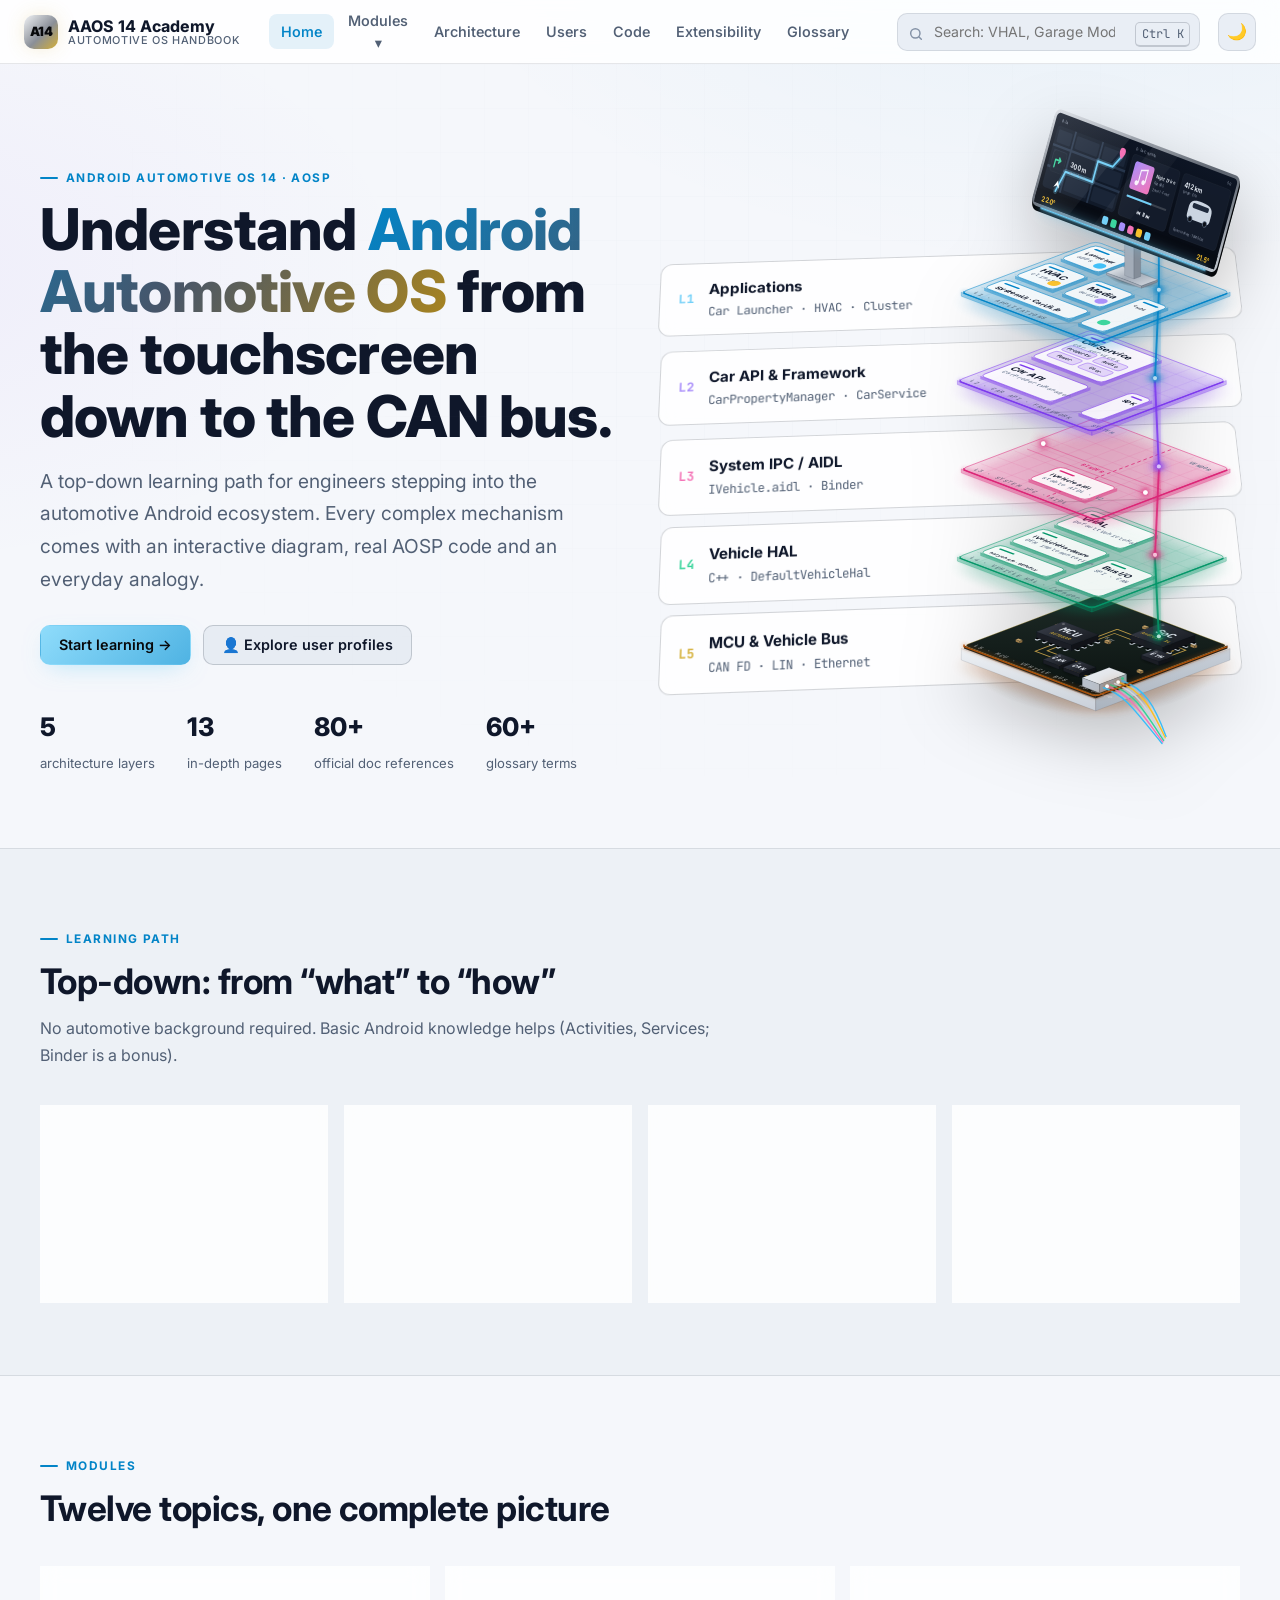
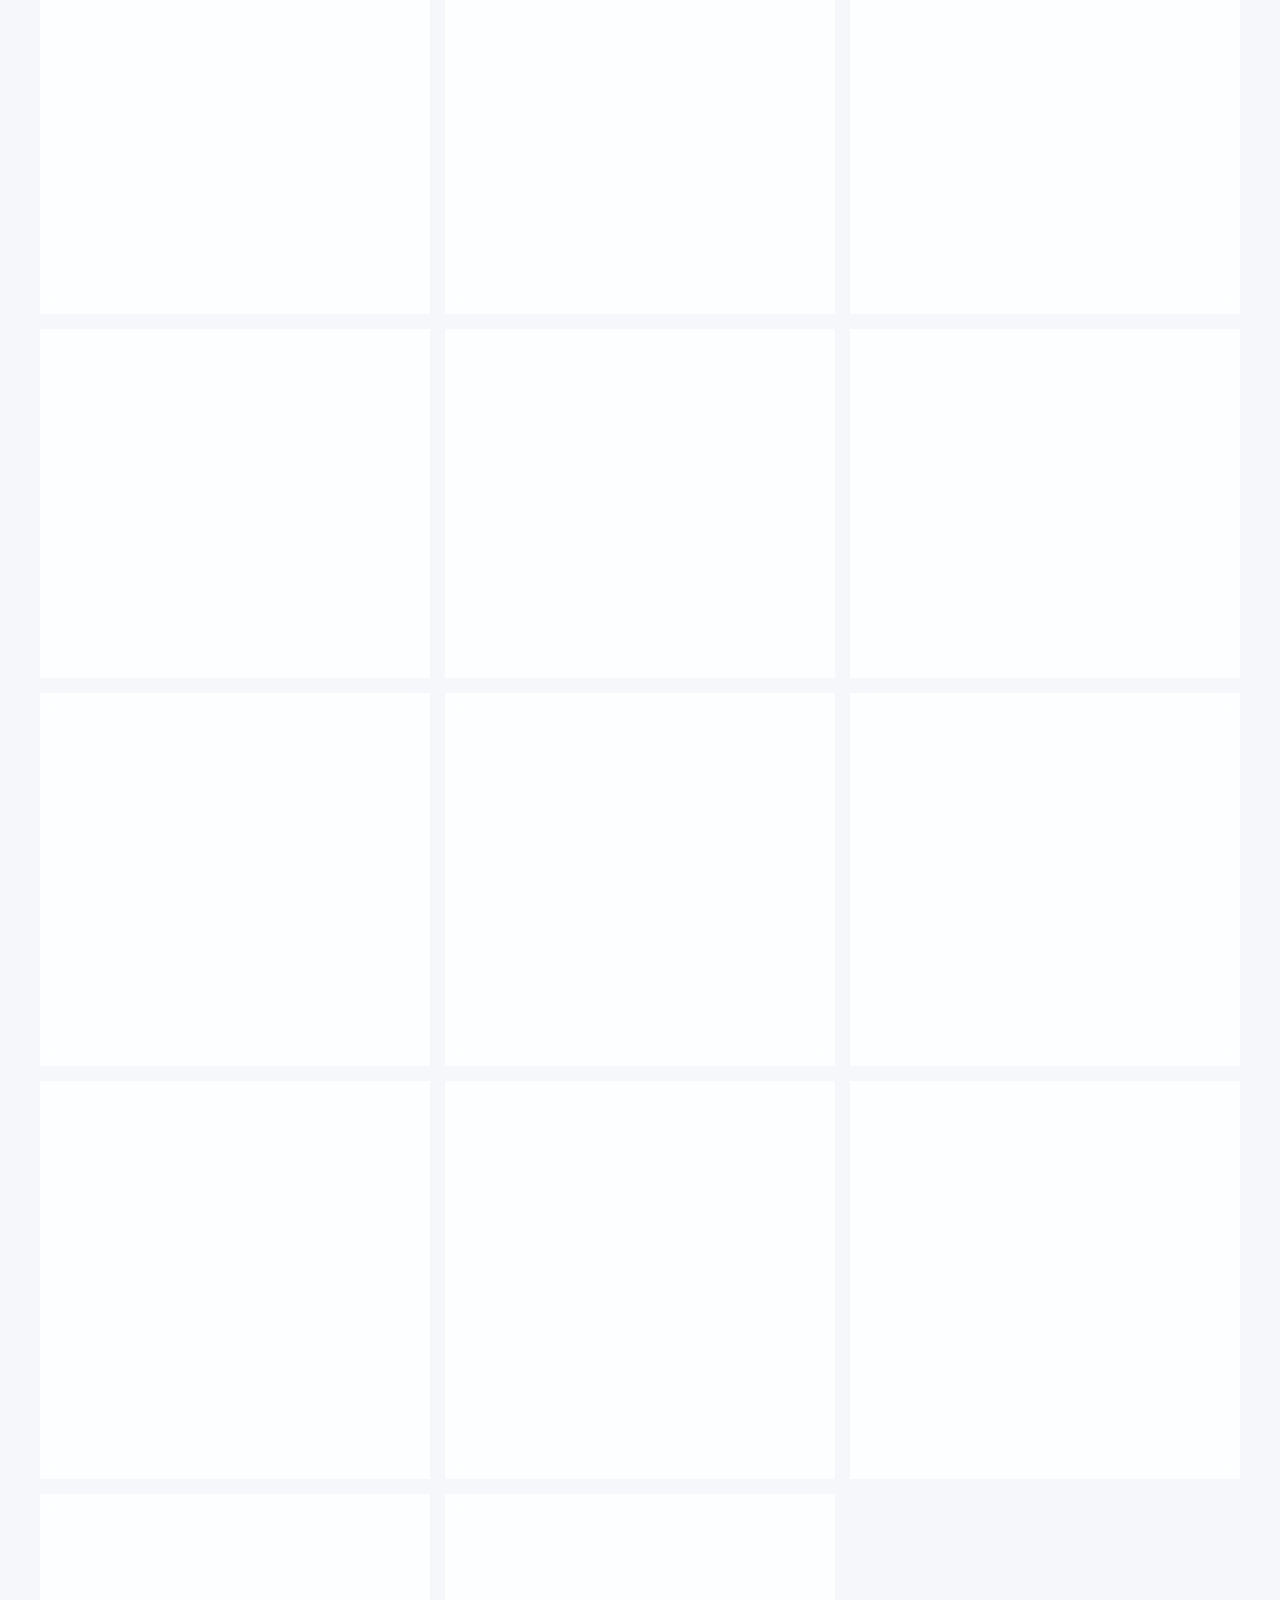
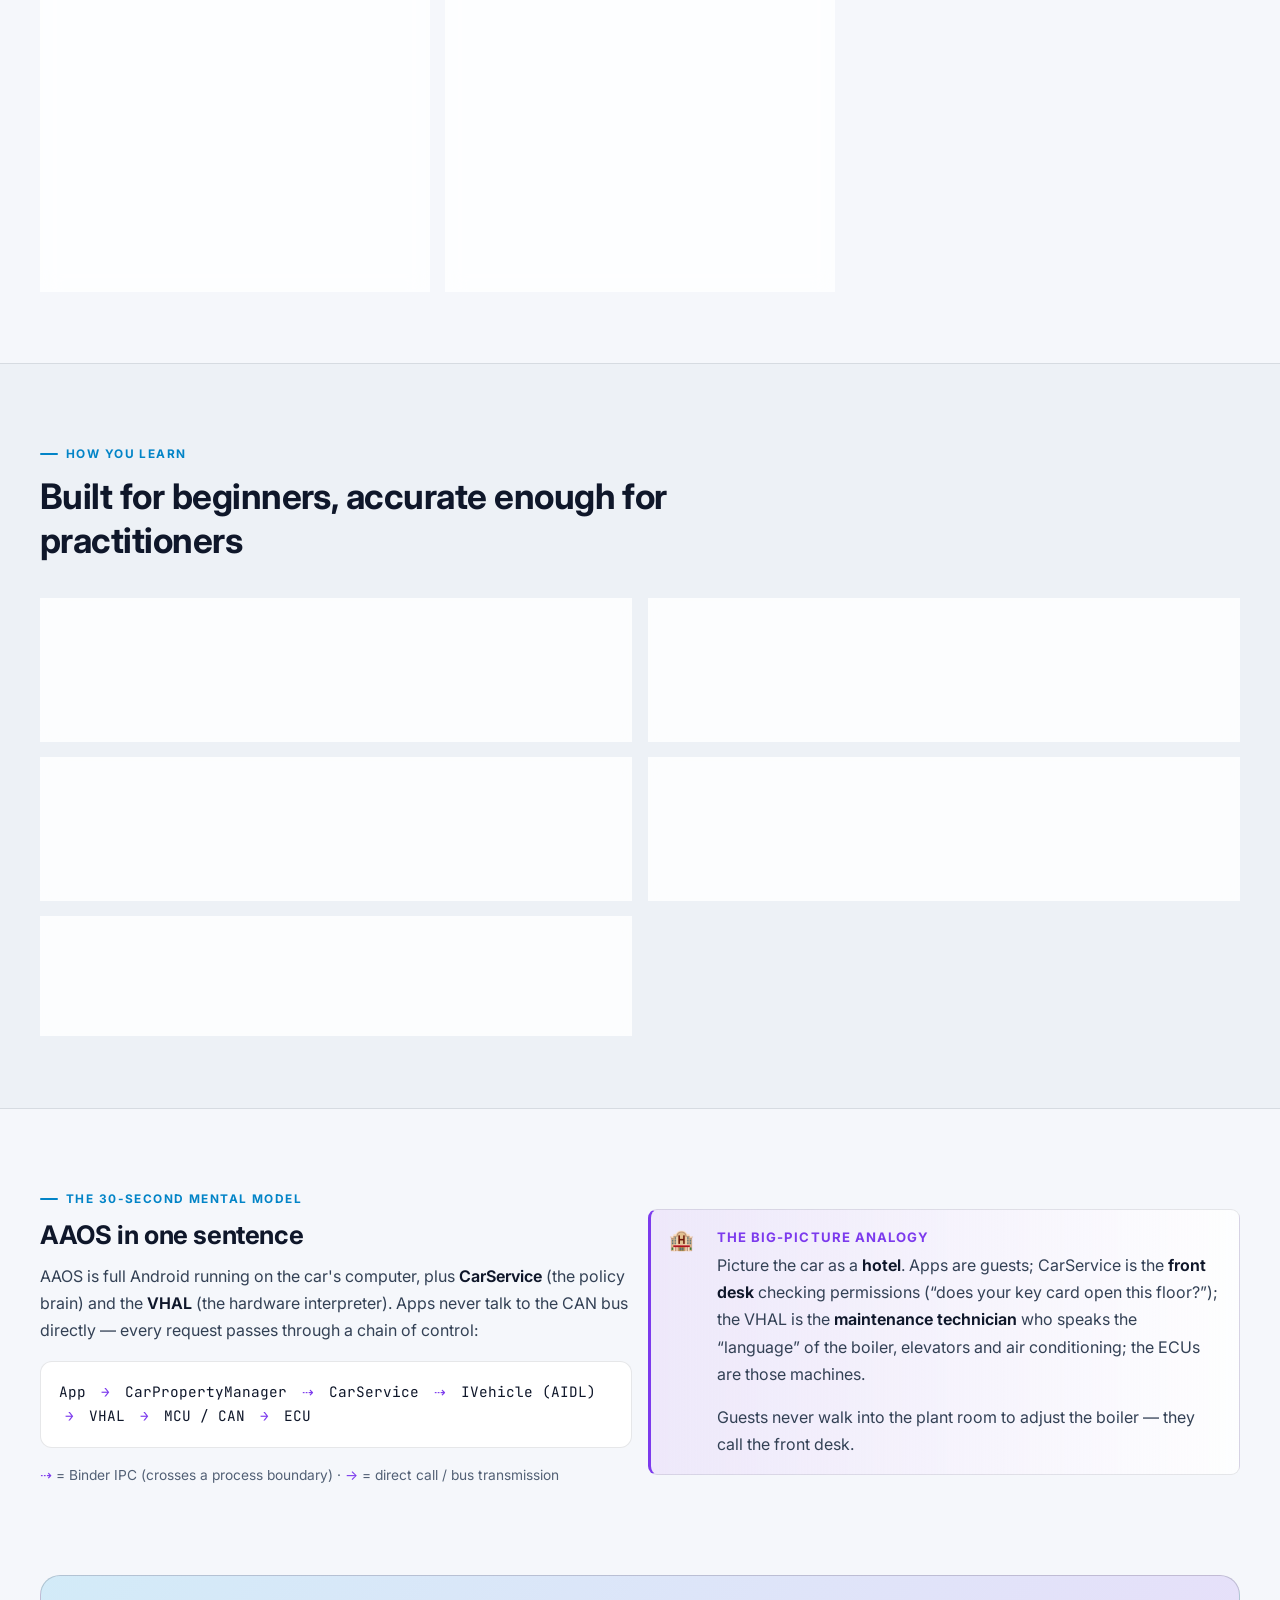
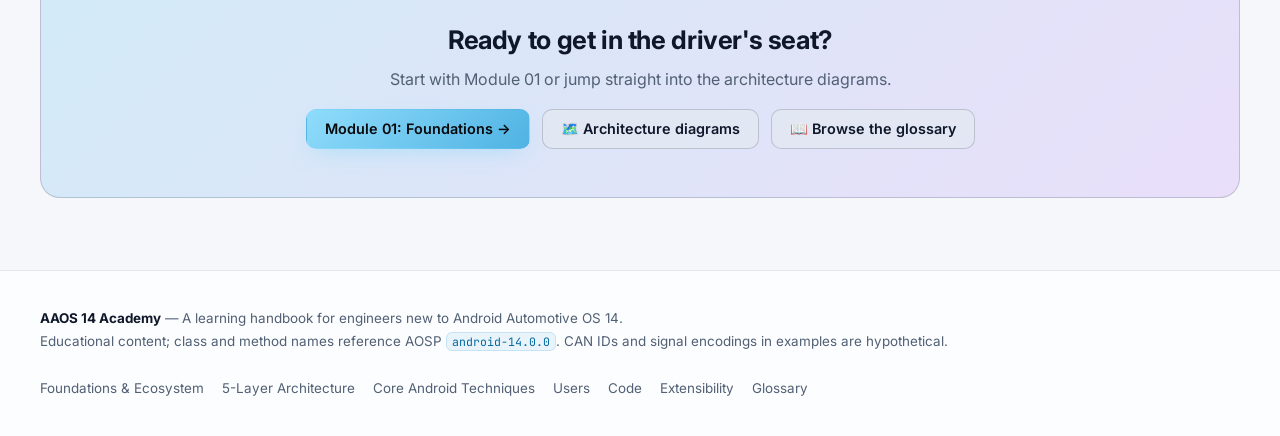
==== commit 3aa969bd: "Add Modules 12 and 13: framework services and exposing APIs Module 12 (services.html) covers the cor" ====
--- a/aaos14-academy/index.html
+++ b/aaos14-academy/index.html
@@ -30,9 +30,9 @@
           </div>
           <div class="hero-stats">
             <div><b>5</b><span>architecture layers</span></div>
-            <div><b>11</b><span>in-depth pages</span></div>
+            <div><b>13</b><span>in-depth pages</span></div>
             <div><b>80+</b><span>official doc references</span></div>
-            <div><b>45+</b><span>glossary terms</span></div>
+            <div><b>60+</b><span>glossary terms</span></div>
           </div>
         </div>
         <div class="hero-visual">
